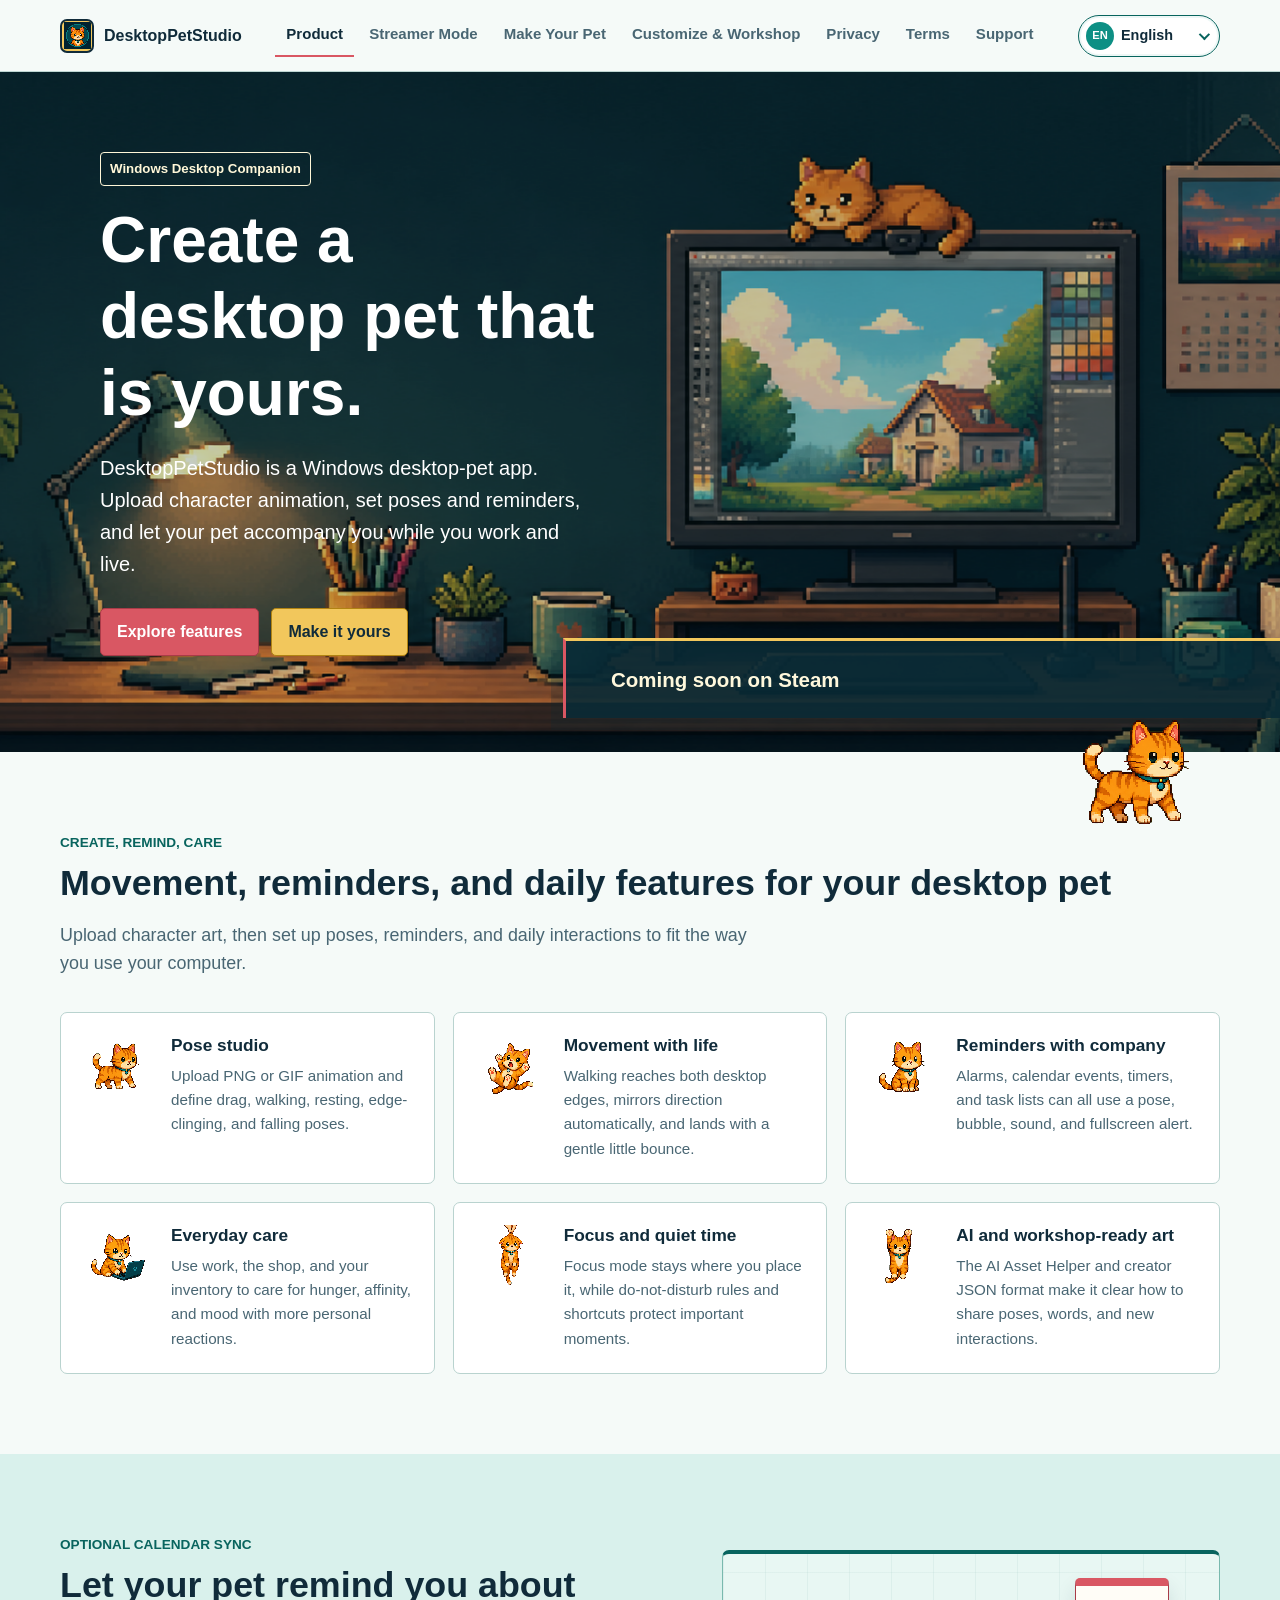
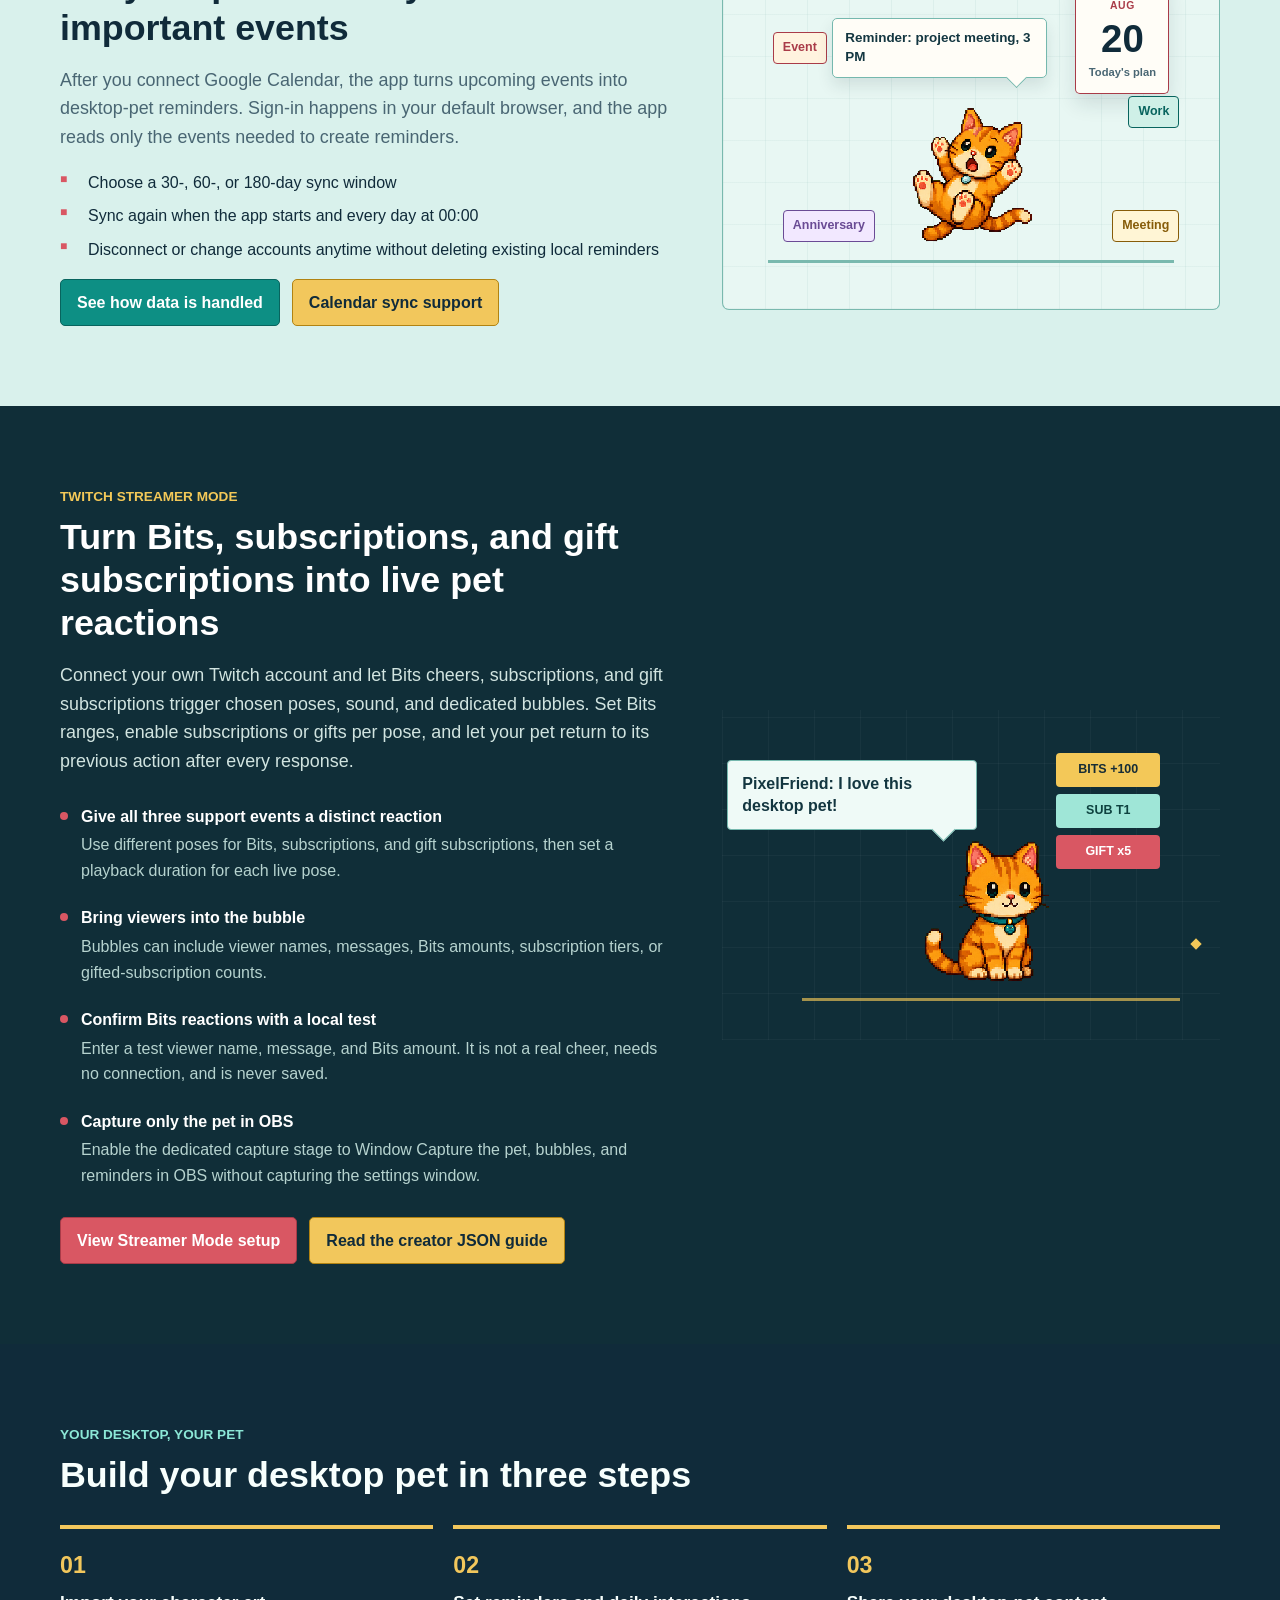
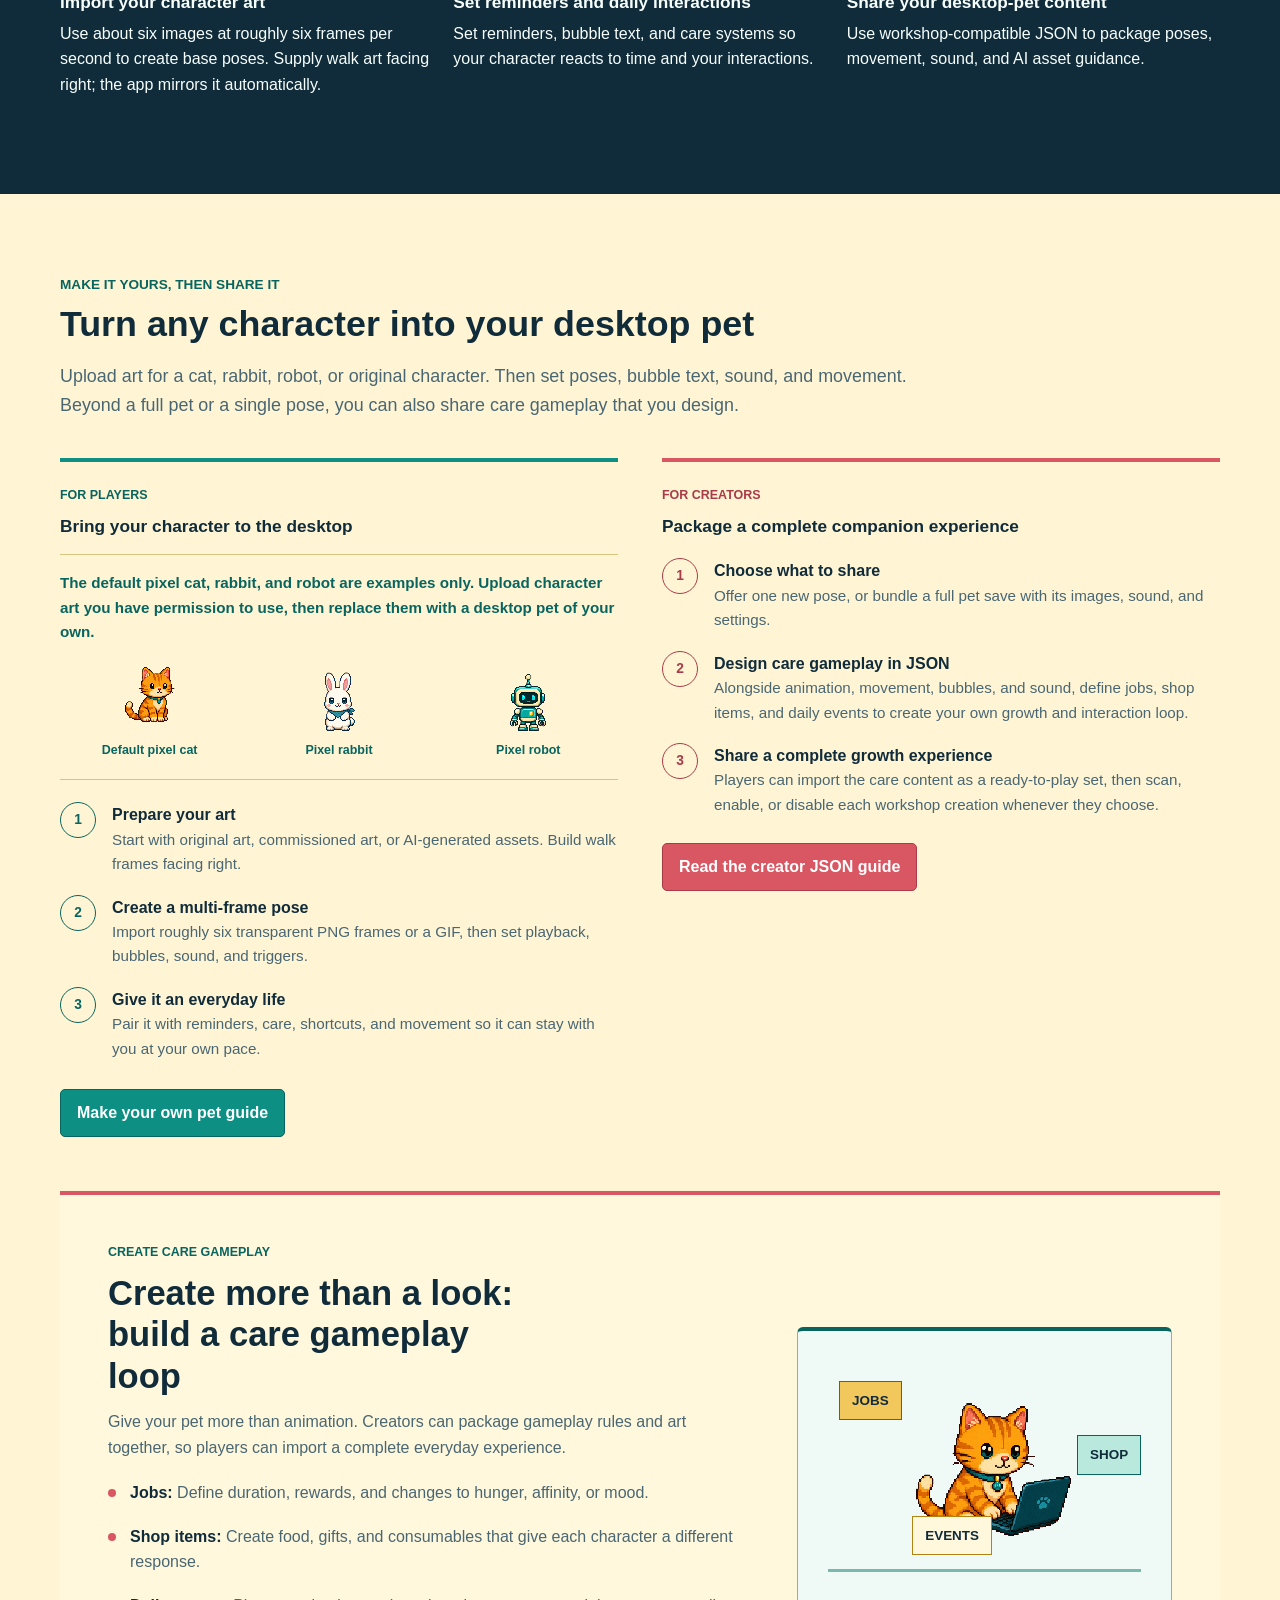
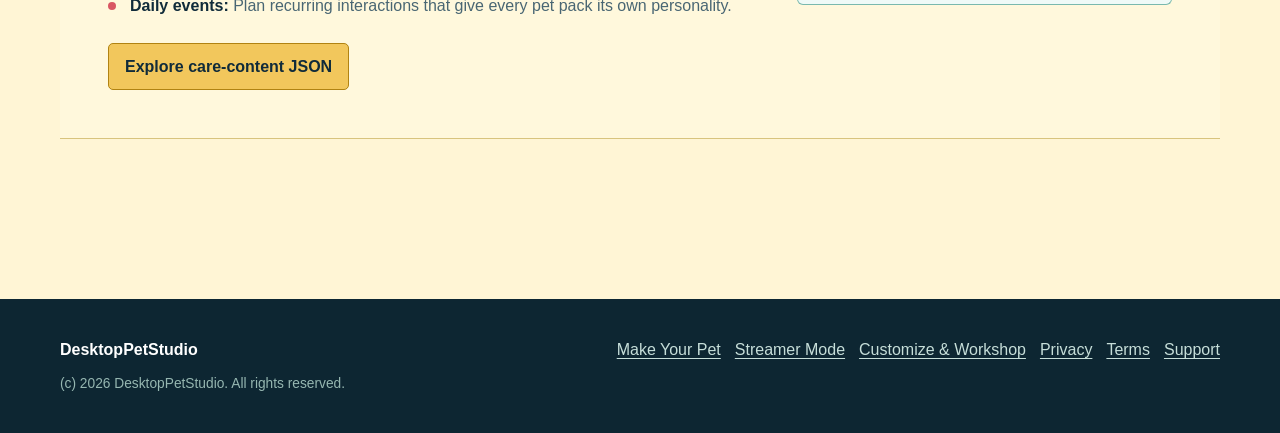
==== index.html @ f3013c18 "Bust stylesheet cache for site updates" ====
<!doctype html>
<html lang="zh-Hant">
<head>
  <meta charset="utf-8">
  <!-- Google tag (gtag.js) -->
  <script async src="https://www.googletagmanager.com/gtag/js?id=G-77XW5XVXXJ"></script>
  <script>
    window.dataLayer = window.dataLayer || [];
    function gtag(){dataLayer.push(arguments);}
    gtag('js', new Date());
    gtag('config', 'G-77XW5XVXXJ');
  </script>
  <meta name="viewport" content="width=device-width, initial-scale=1">
  <meta name="description" content="DesktopPetStudio 是可自訂姿勢動畫、提醒、照顧日常與 Twitch Bits、訂閱、贈送訂閱直播互動的 Windows 桌面寵物應用程式；創作者也能分享工作、商城與日常事件玩法。">
  <meta name="theme-color" content="#0d8f84">
  <meta name="robots" content="index, follow">
  <meta property="og:type" content="website">
  <meta property="og:site_name" content="DesktopPetStudio">
  <meta property="og:locale" content="zh_TW">
  <meta property="og:locale:alternate" content="zh_CN">
  <meta property="og:locale:alternate" content="en_US">
  <meta property="og:title" content="DesktopPetStudio | 自訂你的桌面寵物">
  <meta property="og:description" content="用自己的角色素材建立姿勢動畫、提醒與日常互動；也能用 Twitch Bits、訂閱與贈送訂閱觸發桌寵反應，並在 OBS 單獨擷取桌寵與氣泡。">
  <meta property="og:url" content="https://www.desktoppetstudio.com/">
  <meta property="og:image" content="https://www.desktoppetstudio.com/assets/images/hero-pixel-studio.png">
  <meta property="og:image:alt" content="DesktopPetStudio customizable Windows desktop pet studio">
  <meta name="twitter:card" content="summary_large_image">
  <meta name="twitter:title" content="DesktopPetStudio | 自訂你的桌面寵物">
  <meta name="twitter:description" content="用自己的角色素材建立姿勢動畫、提醒與日常互動；也能用 Twitch Bits、訂閱與贈送訂閱觸發桌寵反應，並在 OBS 單獨擷取桌寵與氣泡。">
  <meta name="twitter:image" content="https://www.desktoppetstudio.com/assets/images/hero-pixel-studio.png">
  <meta name="twitter:image:alt" content="DesktopPetStudio customizable Windows desktop pet studio">
  <link rel="canonical" href="https://www.desktoppetstudio.com/">
  <meta name="application-name" content="DesktopPetStudio">
  <link rel="preload" as="image" href="assets/images/hero-pixel-studio-wide.png" fetchpriority="high">
  <title>DesktopPetStudio | 自訂你的桌面寵物</title>
  <link rel="icon" href="assets/images/app-icon.png" type="image/png">
  <link rel="stylesheet" href="assets/css/site.css?v=20260825-03">
  <script src="site.config.js"></script>
  <script src="assets/js/site.js?v=20260817-02" defer></script>
  <script type="application/ld+json">
  {
    "@context": "https://schema.org",
    "@graph": [
      {
        "@type": "WebSite",
        "@id": "https://www.desktoppetstudio.com/#website",
        "name": "DesktopPetStudio",
        "url": "https://www.desktoppetstudio.com/",
        "inLanguage": ["zh-Hant", "zh-Hans", "en"]
      },
      {
        "@type": "SoftwareApplication",
        "@id": "https://www.desktoppetstudio.com/#software",
        "name": "DesktopPetStudio",
        "applicationCategory": "UtilitiesApplication",
        "operatingSystem": "Windows",
        "description": "A customizable Windows desktop-pet creation and reminder application with multi-frame poses, care features, Twitch Bits, subscriptions, and gift subscription reactions, OBS pet capture, and Workshop creator content.",
        "url": "https://www.desktoppetstudio.com/",
        "image": "https://www.desktoppetstudio.com/assets/images/hero-pixel-studio.png",
        "isPartOf": { "@id": "https://www.desktoppetstudio.com/#website" },
        "inLanguage": ["zh-Hant", "zh-Hans", "en"]
      }
    ]
  }
  </script>
</head>
<body class="home-page">
  <a class="skip-link" href="#main" data-i18n="skip">跳至主要內容</a>
  <header class="site-header">
    <a class="brand" href="index.html" aria-label="DesktopPetStudio home">
      <span class="brand-mark"><img src="assets/images/app-icon.png" alt=""></span>
      <span>DesktopPetStudio</span>
    </a>
    <nav class="main-nav" id="primary-nav" aria-label="Primary navigation">
      <a href="index.html" aria-current="page" data-i18n="product">產品介紹</a>
      <a href="streamer-mode.html" data-i18n="streamer">實況模式</a>
      <a href="make-your-pet.html" data-i18n="createPet">製作專屬桌寵</a>
      <a href="creator-json.html" data-i18n="workshop">自訂與工作坊</a>
      <a href="privacy.html" data-i18n="privacy">隱私權政策</a>
      <a href="terms.html" data-i18n="terms">使用條款</a>
      <a href="support.html" data-i18n="support">支援資訊</a>
    </nav>
    <div class="header-actions">
      <label class="sr-only" for="language" data-i18n="language">語言</label>
      <select class="language-select" id="language" aria-label="Language">
        <option value="zh-Hant">繁體中文</option>
        <option value="zh-Hans">简体中文</option>
        <option value="en">English</option>
      </select>
      <button class="menu-toggle" type="button" aria-controls="primary-nav" aria-expanded="false" aria-label="開啟導覽選單" data-i18n-aria="menu">&#8801;</button>
    </div>
  </header>

  <main id="main">
    <section class="hero">
      <div class="hero-content" data-lang-content="zh-Hant">
        <span class="eyebrow">Windows Desktop Companion</span>
        <h1>做出專屬於你的桌面寵物。</h1>
        <p class="hero-copy">DesktopPetStudio 是 Windows 桌面寵物應用程式。上傳角色動畫、設定動作與提醒，讓桌寵陪你工作和生活。</p>
        <div class="hero-actions"><a class="button button-primary" href="#features">探索功能</a><a class="button button-secondary" href="#workshop">打造你的桌寵</a></div>
      </div>
      <div class="hero-content" data-lang-content="zh-Hans" hidden>
        <span class="eyebrow">Windows Desktop Companion</span>
        <h1>做出专属于你的桌面宠物。</h1>
        <p class="hero-copy">DesktopPetStudio 是 Windows 桌面宠物应用程序。上传角色动画、设置动作与提醒，让桌宠陪你工作和生活。</p>
        <div class="hero-actions"><a class="button button-primary" href="#features">探索功能</a><a class="button button-secondary" href="#workshop">打造你的桌宠</a></div>
      </div>
      <div class="hero-content" data-lang-content="en" hidden>
        <span class="eyebrow">Windows Desktop Companion</span>
        <h1>Create a desktop pet that is yours.</h1>
        <p class="hero-copy">DesktopPetStudio is a Windows desktop-pet app. Upload character animation, set poses and reminders, and let your pet accompany you while you work and live.</p>
        <div class="hero-actions"><a class="button button-primary" href="#features">Explore features</a><a class="button button-secondary" href="#workshop">Make it yours</a></div>
      </div>
      <div class="hero-launch-strip" aria-label="Steam launch"><span data-lang-content="zh-Hant">即將於 Steam 推出</span><span data-lang-content="zh-Hans" hidden>即将于 Steam 推出</span><span data-lang-content="en" hidden>Coming soon on Steam</span></div>
    </section>

    <div class="hero-pet" aria-hidden="true">
      <span class="hero-pixel hero-pixel-one"></span>
      <span class="hero-pixel hero-pixel-two"></span>
      <span class="hero-pixel hero-pixel-three"></span>
      <span class="hero-pixel hero-pixel-four"></span>
      <div class="hero-pet-stage">
        <img class="hero-pet-frame hero-pet-frame-01" src="assets/images/hero-walk/walk_01.png" alt="">
        <img class="hero-pet-frame hero-pet-frame-02" src="assets/images/hero-walk/walk_02.png" alt="">
        <img class="hero-pet-frame hero-pet-frame-03" src="assets/images/hero-walk/walk_03.png" alt="">
        <img class="hero-pet-frame hero-pet-frame-04" src="assets/images/hero-walk/walk_04.png" alt="">
        <img class="hero-pet-frame hero-pet-frame-05" src="assets/images/hero-walk/walk_05.png" alt="">
        <img class="hero-pet-frame hero-pet-frame-06" src="assets/images/hero-walk/walk_06.png" alt="">
      </div>
    </div>

    <section class="section" id="features">
      <div class="section-inner" data-lang-content="zh-Hant">
        <p class="section-kicker">CREATE, REMIND, CARE</p>
        <h2>桌寵需要的動作、提醒與日常功能</h2>
        <p class="lead">上傳角色素材後，就能設定動作、提醒和日常互動，讓桌寵配合你的使用習慣。</p>
        <div class="feature-grid">
          <article class="feature-card"><div class="pose-animation pose-animation-walk" role="img" aria-label="像素貓走路姿勢"><img src="assets/images/pose-animations/walk/walk_01.png" alt=""><img src="assets/images/pose-animations/walk/walk_02.png" alt=""><img src="assets/images/pose-animations/walk/walk_03.png" alt=""><img src="assets/images/pose-animations/walk/walk_04.png" alt=""><img src="assets/images/pose-animations/walk/walk_05.png" alt=""><img src="assets/images/pose-animations/walk/walk_06.png" alt=""></div><div><h3>姿勢工作台</h3><p>上傳 PNG 或 GIF 動畫，設定拖曳、走動、休息、攀附與下墜等姿勢。</p></div></article>
          <article class="feature-card"><div class="pose-animation pose-animation-fall" role="img" aria-label="像素貓下墜姿勢"><img src="assets/images/pose-animations/fall/fall_01.png" alt=""><img src="assets/images/pose-animations/fall/fall_02.png" alt=""><img src="assets/images/pose-animations/fall/fall_03.png" alt=""><img src="assets/images/pose-animations/fall/fall_04.png" alt=""><img src="assets/images/pose-animations/fall/fall_05.png" alt=""><img src="assets/images/pose-animations/fall/fall_06.png" alt=""></div><div><h3>有生命的移動</h3><p>走動可隨機延伸至左右邊界，自動鏡像朝向；掉落後也會有自然的小彈跳。</p></div></article>
          <article class="feature-card"><div class="pose-animation pose-animation-idle" role="img" aria-label="像素貓原地休息姿勢"><img src="assets/images/pose-animations/idle/idle_01.png" alt=""><img src="assets/images/pose-animations/idle/idle_02.png" alt=""><img src="assets/images/pose-animations/idle/idle_03.png" alt=""><img src="assets/images/pose-animations/idle/idle_04.png" alt=""><img src="assets/images/pose-animations/idle/idle_05.png" alt=""><img src="assets/images/pose-animations/idle/idle_06.png" alt=""></div><div><h3>提醒陪伴</h3><p>鬧鐘、行事曆、倒數計時與任務清單，都能搭配姿勢、氣泡、音效與全螢幕提醒。</p></div></article>
          <article class="feature-card"><div class="pose-animation pose-animation-focus" role="img" aria-label="像素貓專注姿勢"><img src="assets/images/pose-animations/focus/focus_01.png" alt=""><img src="assets/images/pose-animations/focus/focus_02.png" alt=""><img src="assets/images/pose-animations/focus/focus_03.png" alt=""><img src="assets/images/pose-animations/focus/focus_04.png" alt=""><img src="assets/images/pose-animations/focus/focus_05.png" alt=""><img src="assets/images/pose-animations/focus/focus_06.png" alt=""></div><div><h3>照顧日常</h3><p>透過工作、商城與背包照顧飽食度、親合度與心情，換來更有個性的回應。</p></div></article>
          <article class="feature-card"><div class="pose-animation pose-animation-drag" role="img" aria-label="左鍵提起像素貓姿勢"><img src="assets/images/pose-animations/drag/drag_01.png" alt=""><img src="assets/images/pose-animations/drag/drag_02.png" alt=""><img src="assets/images/pose-animations/drag/drag_03.png" alt=""><img src="assets/images/pose-animations/drag/drag_04.png" alt=""><img src="assets/images/pose-animations/drag/drag_05.png" alt=""><img src="assets/images/pose-animations/drag/drag_06.png" alt=""></div><div><h3>專注與免打擾</h3><p>固定專注模式可停在你指定的位置；免打擾與快捷鍵讓陪伴不打斷重要時刻。</p></div></article>
          <article class="feature-card"><div class="pose-animation pose-animation-screen-top" role="img" aria-label="像素貓攀附螢幕姿勢"><img src="assets/images/pose-animations/screen_top/screen_top_01.png" alt=""><img src="assets/images/pose-animations/screen_top/screen_top_02.png" alt=""><img src="assets/images/pose-animations/screen_top/screen_top_03.png" alt=""><img src="assets/images/pose-animations/screen_top/screen_top_04.png" alt=""><img src="assets/images/pose-animations/screen_top/screen_top_05.png" alt=""><img src="assets/images/pose-animations/screen_top/screen_top_06.png" alt=""></div><div><h3>AI 與工作坊素材</h3><p>內建 AI 素材助手與創作者 JSON 格式，讓新姿勢、文字與互動方式能被清楚分享。</p></div></article>
        </div>
      </div>
      <div class="section-inner" data-lang-content="zh-Hans" hidden>
        <p class="section-kicker">CREATE, REMIND, CARE</p>
        <h2>桌宠需要的动作、提醒与日常功能</h2>
        <p class="lead">上传角色素材后，就能设置动作、提醒和日常互动，让桌宠配合你的使用习惯。</p>
        <div class="feature-grid">
          <article class="feature-card"><div class="pose-animation pose-animation-walk" role="img" aria-label="像素猫走路姿势"><img src="assets/images/pose-animations/walk/walk_01.png" alt=""><img src="assets/images/pose-animations/walk/walk_02.png" alt=""><img src="assets/images/pose-animations/walk/walk_03.png" alt=""><img src="assets/images/pose-animations/walk/walk_04.png" alt=""><img src="assets/images/pose-animations/walk/walk_05.png" alt=""><img src="assets/images/pose-animations/walk/walk_06.png" alt=""></div><div><h3>姿势工作台</h3><p>上传 PNG 或 GIF 动画，设置拖曳、走动、休息、攀附与下坠等姿势。</p></div></article>
          <article class="feature-card"><div class="pose-animation pose-animation-fall" role="img" aria-label="像素猫下坠姿势"><img src="assets/images/pose-animations/fall/fall_01.png" alt=""><img src="assets/images/pose-animations/fall/fall_02.png" alt=""><img src="assets/images/pose-animations/fall/fall_03.png" alt=""><img src="assets/images/pose-animations/fall/fall_04.png" alt=""><img src="assets/images/pose-animations/fall/fall_05.png" alt=""><img src="assets/images/pose-animations/fall/fall_06.png" alt=""></div><div><h3>有生命的移动</h3><p>走动可随机延伸至左右边界，自动镜像朝向；掉落后也会有自然的小弹跳。</p></div></article>
          <article class="feature-card"><div class="pose-animation pose-animation-idle" role="img" aria-label="像素猫原地休息姿势"><img src="assets/images/pose-animations/idle/idle_01.png" alt=""><img src="assets/images/pose-animations/idle/idle_02.png" alt=""><img src="assets/images/pose-animations/idle/idle_03.png" alt=""><img src="assets/images/pose-animations/idle/idle_04.png" alt=""><img src="assets/images/pose-animations/idle/idle_05.png" alt=""><img src="assets/images/pose-animations/idle/idle_06.png" alt=""></div><div><h3>提醒陪伴</h3><p>闹钟、日历、倒数计时与任务清单，都能搭配姿势、气泡、音效与全屏提醒。</p></div></article>
          <article class="feature-card"><div class="pose-animation pose-animation-focus" role="img" aria-label="像素猫专注姿势"><img src="assets/images/pose-animations/focus/focus_01.png" alt=""><img src="assets/images/pose-animations/focus/focus_02.png" alt=""><img src="assets/images/pose-animations/focus/focus_03.png" alt=""><img src="assets/images/pose-animations/focus/focus_04.png" alt=""><img src="assets/images/pose-animations/focus/focus_05.png" alt=""><img src="assets/images/pose-animations/focus/focus_06.png" alt=""></div><div><h3>照顾日常</h3><p>透过工作、商城与背包照顾饱食度、亲合度与心情，换来更有个性的回应。</p></div></article>
          <article class="feature-card"><div class="pose-animation pose-animation-drag" role="img" aria-label="左键提起像素猫姿势"><img src="assets/images/pose-animations/drag/drag_01.png" alt=""><img src="assets/images/pose-animations/drag/drag_02.png" alt=""><img src="assets/images/pose-animations/drag/drag_03.png" alt=""><img src="assets/images/pose-animations/drag/drag_04.png" alt=""><img src="assets/images/pose-animations/drag/drag_05.png" alt=""><img src="assets/images/pose-animations/drag/drag_06.png" alt=""></div><div><h3>专注与免打扰</h3><p>固定专注模式可停在你指定的位置；免打扰与快捷键让陪伴不打断重要时刻。</p></div></article>
          <article class="feature-card"><div class="pose-animation pose-animation-screen-top" role="img" aria-label="像素猫攀附屏幕姿势"><img src="assets/images/pose-animations/screen_top/screen_top_01.png" alt=""><img src="assets/images/pose-animations/screen_top/screen_top_02.png" alt=""><img src="assets/images/pose-animations/screen_top/screen_top_03.png" alt=""><img src="assets/images/pose-animations/screen_top/screen_top_04.png" alt=""><img src="assets/images/pose-animations/screen_top/screen_top_05.png" alt=""><img src="assets/images/pose-animations/screen_top/screen_top_06.png" alt=""></div><div><h3>AI 与创意工坊素材</h3><p>内置 AI 素材助手与创作者 JSON 格式，让新姿势、文字与互动方式能被清楚分享。</p></div></article>
        </div>
      </div>
      <div class="section-inner" data-lang-content="en" hidden>
        <p class="section-kicker">CREATE, REMIND, CARE</p>
        <h2>Movement, reminders, and daily features for your desktop pet</h2>
        <p class="lead">Upload character art, then set up poses, reminders, and daily interactions to fit the way you use your computer.</p>
        <div class="feature-grid">
          <article class="feature-card"><div class="pose-animation pose-animation-walk" role="img" aria-label="Pixel cat walking pose"><img src="assets/images/pose-animations/walk/walk_01.png" alt=""><img src="assets/images/pose-animations/walk/walk_02.png" alt=""><img src="assets/images/pose-animations/walk/walk_03.png" alt=""><img src="assets/images/pose-animations/walk/walk_04.png" alt=""><img src="assets/images/pose-animations/walk/walk_05.png" alt=""><img src="assets/images/pose-animations/walk/walk_06.png" alt=""></div><div><h3>Pose studio</h3><p>Upload PNG or GIF animation and define drag, walking, resting, edge-clinging, and falling poses.</p></div></article>
          <article class="feature-card"><div class="pose-animation pose-animation-fall" role="img" aria-label="Pixel cat falling pose"><img src="assets/images/pose-animations/fall/fall_01.png" alt=""><img src="assets/images/pose-animations/fall/fall_02.png" alt=""><img src="assets/images/pose-animations/fall/fall_03.png" alt=""><img src="assets/images/pose-animations/fall/fall_04.png" alt=""><img src="assets/images/pose-animations/fall/fall_05.png" alt=""><img src="assets/images/pose-animations/fall/fall_06.png" alt=""></div><div><h3>Movement with life</h3><p>Walking reaches both desktop edges, mirrors direction automatically, and lands with a gentle little bounce.</p></div></article>
          <article class="feature-card"><div class="pose-animation pose-animation-idle" role="img" aria-label="Pixel cat idle pose"><img src="assets/images/pose-animations/idle/idle_01.png" alt=""><img src="assets/images/pose-animations/idle/idle_02.png" alt=""><img src="assets/images/pose-animations/idle/idle_03.png" alt=""><img src="assets/images/pose-animations/idle/idle_04.png" alt=""><img src="assets/images/pose-animations/idle/idle_05.png" alt=""><img src="assets/images/pose-animations/idle/idle_06.png" alt=""></div><div><h3>Reminders with company</h3><p>Alarms, calendar events, timers, and task lists can all use a pose, bubble, sound, and fullscreen alert.</p></div></article>
          <article class="feature-card"><div class="pose-animation pose-animation-focus" role="img" aria-label="Pixel cat focus pose"><img src="assets/images/pose-animations/focus/focus_01.png" alt=""><img src="assets/images/pose-animations/focus/focus_02.png" alt=""><img src="assets/images/pose-animations/focus/focus_03.png" alt=""><img src="assets/images/pose-animations/focus/focus_04.png" alt=""><img src="assets/images/pose-animations/focus/focus_05.png" alt=""><img src="assets/images/pose-animations/focus/focus_06.png" alt=""></div><div><h3>Everyday care</h3><p>Use work, the shop, and your inventory to care for hunger, affinity, and mood with more personal reactions.</p></div></article>
          <article class="feature-card"><div class="pose-animation pose-animation-drag" role="img" aria-label="Pixel cat lifted by the left mouse button"><img src="assets/images/pose-animations/drag/drag_01.png" alt=""><img src="assets/images/pose-animations/drag/drag_02.png" alt=""><img src="assets/images/pose-animations/drag/drag_03.png" alt=""><img src="assets/images/pose-animations/drag/drag_04.png" alt=""><img src="assets/images/pose-animations/drag/drag_05.png" alt=""><img src="assets/images/pose-animations/drag/drag_06.png" alt=""></div><div><h3>Focus and quiet time</h3><p>Focus mode stays where you place it, while do-not-disturb rules and shortcuts protect important moments.</p></div></article>
          <article class="feature-card"><div class="pose-animation pose-animation-screen-top" role="img" aria-label="Pixel cat clinging to a screen"><img src="assets/images/pose-animations/screen_top/screen_top_01.png" alt=""><img src="assets/images/pose-animations/screen_top/screen_top_02.png" alt=""><img src="assets/images/pose-animations/screen_top/screen_top_03.png" alt=""><img src="assets/images/pose-animations/screen_top/screen_top_04.png" alt=""><img src="assets/images/pose-animations/screen_top/screen_top_05.png" alt=""><img src="assets/images/pose-animations/screen_top/screen_top_06.png" alt=""></div><div><h3>AI and workshop-ready art</h3><p>The AI Asset Helper and creator JSON format make it clear how to share poses, words, and new interactions.</p></div></article>
        </div>
      </div>
    </section>

    <section class="section section-soft">
      <div class="section-inner split" data-lang-content="zh-Hant">
        <div><p class="section-kicker">OPTIONAL CALENDAR SYNC</p><h2>讓桌寵提醒你的重要行程</h2><p class="lead">連接 Google Calendar 後，程式會把近期行程建立成桌寵提醒。登入會在預設瀏覽器完成，程式只讀取建立提醒需要的行事曆事件。</p><ul class="check-list"><li>可選擇同步近 30、60 或 180 天</li><li>啟動程式與每日 00:00 會再次同步</li><li>可隨時中斷連線或切換帳號，既有本機提醒不會被刪除</li></ul><div class="button-row"><a class="button button-teal" href="privacy.html">閱讀資料處理方式</a><a class="button button-secondary" href="support.html">查看同步支援</a></div></div>
        <figure class="reminder-scene" role="img" aria-label="桌寵提醒活動、工作、會議與紀念日的情境"><div class="reminder-calendar-card" aria-hidden="true"><small>8 月</small><b>20</b><span>今日行程</span></div><span class="reminder-tag reminder-tag-event">活動</span><span class="reminder-tag reminder-tag-work">工作</span><span class="reminder-tag reminder-tag-meeting">會議</span><span class="reminder-tag reminder-tag-anniversary">紀念日</span><span class="reminder-bubble">提醒：下午 3:00 專案會議</span><div class="pose-animation pose-animation-fall reminder-pet" aria-hidden="true"><img src="assets/images/pose-animations/fall/fall_01.png" alt=""><img src="assets/images/pose-animations/fall/fall_02.png" alt=""><img src="assets/images/pose-animations/fall/fall_03.png" alt=""><img src="assets/images/pose-animations/fall/fall_04.png" alt=""><img src="assets/images/pose-animations/fall/fall_05.png" alt=""><img src="assets/images/pose-animations/fall/fall_06.png" alt=""></div></figure>
      </div>
      <div class="section-inner split" data-lang-content="zh-Hans" hidden>
        <div><p class="section-kicker">OPTIONAL CALENDAR SYNC</p><h2>让桌宠提醒你的重要日程</h2><p class="lead">连接 Google Calendar 后，程序会把近期日程建立成桌宠提醒。登录会在默认浏览器完成，程序只读取建立提醒需要的日历事件。</p><ul class="check-list"><li>可选择同步近 30、60 或 180 天</li><li>启动程序与每日 00:00 会再次同步</li><li>可随时断开连接或切换账号，既有本地提醒不会被删除</li></ul><div class="button-row"><a class="button button-teal" href="privacy.html">阅读数据处理方式</a><a class="button button-secondary" href="support.html">查看同步支持</a></div></div>
        <figure class="reminder-scene" role="img" aria-label="桌宠提醒活动、工作、会议与纪念日的情境"><div class="reminder-calendar-card" aria-hidden="true"><small>8 月</small><b>20</b><span>今日行程</span></div><span class="reminder-tag reminder-tag-event">活动</span><span class="reminder-tag reminder-tag-work">工作</span><span class="reminder-tag reminder-tag-meeting">会议</span><span class="reminder-tag reminder-tag-anniversary">纪念日</span><span class="reminder-bubble">提醒：下午 3:00 项目会议</span><div class="pose-animation pose-animation-fall reminder-pet" aria-hidden="true"><img src="assets/images/pose-animations/fall/fall_01.png" alt=""><img src="assets/images/pose-animations/fall/fall_02.png" alt=""><img src="assets/images/pose-animations/fall/fall_03.png" alt=""><img src="assets/images/pose-animations/fall/fall_04.png" alt=""><img src="assets/images/pose-animations/fall/fall_05.png" alt=""><img src="assets/images/pose-animations/fall/fall_06.png" alt=""></div></figure>
      </div>
      <div class="section-inner split" data-lang-content="en" hidden>
        <div><p class="section-kicker">OPTIONAL CALENDAR SYNC</p><h2>Let your pet remind you about important events</h2><p class="lead">After you connect Google Calendar, the app turns upcoming events into desktop-pet reminders. Sign-in happens in your default browser, and the app reads only the events needed to create reminders.</p><ul class="check-list"><li>Choose a 30-, 60-, or 180-day sync window</li><li>Sync again when the app starts and every day at 00:00</li><li>Disconnect or change accounts anytime without deleting existing local reminders</li></ul><div class="button-row"><a class="button button-teal" href="privacy.html">See how data is handled</a><a class="button button-secondary" href="support.html">Calendar sync support</a></div></div>
        <figure class="reminder-scene" role="img" aria-label="Desktop pet reminding you about events, work, meetings, and anniversaries"><div class="reminder-calendar-card" aria-hidden="true"><small>AUG</small><b>20</b><span>Today's plan</span></div><span class="reminder-tag reminder-tag-event">Event</span><span class="reminder-tag reminder-tag-work">Work</span><span class="reminder-tag reminder-tag-meeting">Meeting</span><span class="reminder-tag reminder-tag-anniversary">Anniversary</span><span class="reminder-bubble">Reminder: project meeting, 3 PM</span><div class="pose-animation pose-animation-fall reminder-pet" aria-hidden="true"><img src="assets/images/pose-animations/fall/fall_01.png" alt=""><img src="assets/images/pose-animations/fall/fall_02.png" alt=""><img src="assets/images/pose-animations/fall/fall_03.png" alt=""><img src="assets/images/pose-animations/fall/fall_04.png" alt=""><img src="assets/images/pose-animations/fall/fall_05.png" alt=""><img src="assets/images/pose-animations/fall/fall_06.png" alt=""></div></figure>
      </div>
    </section>

    <section class="section section-dark streamer-section" id="streamer-mode">
      <div class="section-inner split streamer-layout" data-lang-content="zh-Hant">
        <div><p class="section-kicker">TWITCH 實況主模式</p><h2>讓 Bits、訂閱與贈送訂閱，都變成桌上的角色反應</h2><p class="lead">連接你自己的 Twitch 後，觀眾送出的 Bits、一般訂閱與贈送訂閱都能觸發指定姿勢、音效與專屬氣泡。Bits 可設定金額區間；訂閱與贈送訂閱可在每個姿勢分別開啟，結束後桌寵會自動回到原本動作。</p><ul class="streamer-points"><li><strong>三種支持事件，各有專屬反應</strong><span>用不同姿勢回應 Bits、一般訂閱或贈送訂閱，並為每個直播姿勢設定播放秒數。</span></li><li><strong>把觀眾帶進氣泡</strong><span>氣泡可帶入觀眾暱稱、訊息、Bits 金額、訂閱層級或贈送數量，讓每次互動都有個人感。</span></li><li><strong>先用本機測試 Bits 效果</strong><span>直接填入測試暱稱、訊息和 Bits；不會真的斗內、不需先連線，也不會保存測試事件。</span></li><li><strong>搭配 OBS 只擷取桌寵</strong><span>啟用專用擷取舞台後，可在 OBS 視窗擷取桌寵、氣泡與提醒，不會擷取設定視窗。</span></li></ul><div class="button-row"><a class="button button-primary" href="streamer-mode.html">查看實況模式設定教學</a><a class="button button-secondary" href="creator-json.html">查看創作者 JSON 指南</a></div></div>
        <div class="streamer-scene" aria-hidden="true"><div class="streamer-event-stack"><span class="streamer-chip streamer-chip-bits">BITS +100</span><span class="streamer-chip streamer-chip-sub">訂閱 T1</span><span class="streamer-chip streamer-chip-gift">贈訂 x5</span></div><span class="streamer-bubble">PixelFriend：好喜歡這隻桌寵！</span><div class="pose-animation streamer-pet"><img src="assets/images/pose-animations/idle/idle_01.png" alt=""><img src="assets/images/pose-animations/idle/idle_02.png" alt=""><img src="assets/images/pose-animations/idle/idle_03.png" alt=""><img src="assets/images/pose-animations/idle/idle_04.png" alt=""><img src="assets/images/pose-animations/idle/idle_05.png" alt=""><img src="assets/images/pose-animations/idle/idle_06.png" alt=""></div><span class="streamer-spark streamer-spark-one"></span><span class="streamer-spark streamer-spark-two"></span></div>
      </div>
      <div class="section-inner split streamer-layout" data-lang-content="zh-Hans" hidden>
        <div><p class="section-kicker">TWITCH 主播模式</p><h2>让 Bits、订阅与赠送订阅，都变成桌面的角色反应</h2><p class="lead">连接你自己的 Twitch 后，观众送出的 Bits、普通订阅与赠送订阅都能触发指定姿势、音效与专属气泡。Bits 可设置金额区间；订阅与赠送订阅可在每个姿势分别开启，结束后桌宠会自动回到原本动作。</p><ul class="streamer-points"><li><strong>三种支持事件，各有专属反应</strong><span>用不同姿势回应 Bits、普通订阅或赠送订阅，并为每个直播姿势设置播放秒数。</span></li><li><strong>把观众带进气泡</strong><span>气泡可带入观众昵称、留言、Bits 数量、订阅等级或赠送数量，让每次互动都有个人感。</span></li><li><strong>先用本地测试 Bits 效果</strong><span>直接填入测试昵称、消息和 Bits；不会真的打赏、不需先连接，也不会保存测试事件。</span></li><li><strong>搭配 OBS 只捕获桌宠</strong><span>启用专用捕获舞台后，可在 OBS 窗口捕获桌宠、气泡与提醒，不会捕获设置窗口。</span></li></ul><div class="button-row"><a class="button button-primary" href="streamer-mode.html">查看主播模式设置教学</a><a class="button button-secondary" href="creator-json.html">查看创作者 JSON 指南</a></div></div>
        <div class="streamer-scene" aria-hidden="true"><div class="streamer-event-stack"><span class="streamer-chip streamer-chip-bits">BITS +100</span><span class="streamer-chip streamer-chip-sub">订阅 T1</span><span class="streamer-chip streamer-chip-gift">赠订 x5</span></div><span class="streamer-bubble">PixelFriend：好喜欢这只桌宠！</span><div class="pose-animation streamer-pet"><img src="assets/images/pose-animations/idle/idle_01.png" alt=""><img src="assets/images/pose-animations/idle/idle_02.png" alt=""><img src="assets/images/pose-animations/idle/idle_03.png" alt=""><img src="assets/images/pose-animations/idle/idle_04.png" alt=""><img src="assets/images/pose-animations/idle/idle_05.png" alt=""><img src="assets/images/pose-animations/idle/idle_06.png" alt=""></div><span class="streamer-spark streamer-spark-one"></span><span class="streamer-spark streamer-spark-two"></span></div>
      </div>
      <div class="section-inner split streamer-layout" data-lang-content="en" hidden>
        <div><p class="section-kicker">TWITCH STREAMER MODE</p><h2>Turn Bits, subscriptions, and gift subscriptions into live pet reactions</h2><p class="lead">Connect your own Twitch account and let Bits cheers, subscriptions, and gift subscriptions trigger chosen poses, sound, and dedicated bubbles. Set Bits ranges, enable subscriptions or gifts per pose, and let your pet return to its previous action after every response.</p><ul class="streamer-points"><li><strong>Give all three support events a distinct reaction</strong><span>Use different poses for Bits, subscriptions, and gift subscriptions, then set a playback duration for each live pose.</span></li><li><strong>Bring viewers into the bubble</strong><span>Bubbles can include viewer names, messages, Bits amounts, subscription tiers, or gifted-subscription counts.</span></li><li><strong>Confirm Bits reactions with a local test</strong><span>Enter a test viewer name, message, and Bits amount. It is not a real cheer, needs no connection, and is never saved.</span></li><li><strong>Capture only the pet in OBS</strong><span>Enable the dedicated capture stage to Window Capture the pet, bubbles, and reminders in OBS without capturing the settings window.</span></li></ul><div class="button-row"><a class="button button-primary" href="streamer-mode.html">View Streamer Mode setup</a><a class="button button-secondary" href="creator-json.html">Read the creator JSON guide</a></div></div>
        <div class="streamer-scene" aria-hidden="true"><div class="streamer-event-stack"><span class="streamer-chip streamer-chip-bits">BITS +100</span><span class="streamer-chip streamer-chip-sub">SUB T1</span><span class="streamer-chip streamer-chip-gift">GIFT x5</span></div><span class="streamer-bubble">PixelFriend: I love this desktop pet!</span><div class="pose-animation streamer-pet"><img src="assets/images/pose-animations/idle/idle_01.png" alt=""><img src="assets/images/pose-animations/idle/idle_02.png" alt=""><img src="assets/images/pose-animations/idle/idle_03.png" alt=""><img src="assets/images/pose-animations/idle/idle_04.png" alt=""><img src="assets/images/pose-animations/idle/idle_05.png" alt=""><img src="assets/images/pose-animations/idle/idle_06.png" alt=""></div><span class="streamer-spark streamer-spark-one"></span><span class="streamer-spark streamer-spark-two"></span></div>
      </div>
    </section>

    <section class="section section-dark">
      <div class="section-inner" data-lang-content="zh-Hant">
        <p class="section-kicker">YOUR DESKTOP, YOUR PET</p><h2>三步建立你的桌寵</h2><div class="steps"><div class="step"><strong>01</strong><h3>匯入角色素材</h3><p>使用約 6 張、每秒約 6 幀的圖片建立基礎姿勢。走動圖請朝右，系統會自動鏡像。</p></div><div class="step"><strong>02</strong><h3>設定提醒與日常互動</h3><p>設定提醒、氣泡文字和照顧系統，讓角色依時間和互動做出不同反應。</p></div><div class="step"><strong>03</strong><h3>分享你的桌寵內容</h3><p>使用工作坊相容的 JSON，整理姿勢、移動、音效和 AI 素材說明。</p></div></div>
      </div>
      <div class="section-inner" data-lang-content="zh-Hans" hidden>
        <p class="section-kicker">YOUR DESKTOP, YOUR PET</p><h2>三步建立你的桌宠</h2><div class="steps"><div class="step"><strong>01</strong><h3>导入角色素材</h3><p>使用约 6 张、每秒约 6 帧的图片建立基础姿势。走动图请朝右，系统会自动镜像。</p></div><div class="step"><strong>02</strong><h3>设置提醒与日常互动</h3><p>设置提醒、气泡文字和照顾系统，让角色依时间和互动做出不同反应。</p></div><div class="step"><strong>03</strong><h3>分享你的桌宠内容</h3><p>使用创意工坊兼容的 JSON，整理姿势、移动、音效和 AI 素材说明。</p></div></div>
      </div>
      <div class="section-inner" data-lang-content="en" hidden>
        <p class="section-kicker">YOUR DESKTOP, YOUR PET</p><h2>Build your desktop pet in three steps</h2><div class="steps"><div class="step"><strong>01</strong><h3>Import your character art</h3><p>Use about six images at roughly six frames per second to create base poses. Supply walk art facing right; the app mirrors it automatically.</p></div><div class="step"><strong>02</strong><h3>Set reminders and daily interactions</h3><p>Set reminders, bubble text, and care systems so your character reacts to time and your interactions.</p></div><div class="step"><strong>03</strong><h3>Share your desktop-pet content</h3><p>Use workshop-compatible JSON to package poses, movement, sound, and AI asset guidance.</p></div></div>
      </div>
    </section>

    <section class="section section-butter workshop-spotlight" id="workshop">
      <div class="section-inner" data-lang-content="zh-Hant">
        <p class="section-kicker">MAKE IT YOURS, THEN SHARE IT</p>
        <h2>把任何角色做成你的桌寵</h2>
        <p class="lead">你可以上傳小貓、兔子、機器人或原創角色的圖片，設定姿勢、氣泡文字、音效和移動方式。除了完整桌寵或單一姿勢，也能把自己設計的照顧玩法打包分享給其他玩家。</p>
        <div class="creator-paths">
          <article class="creator-path"><p class="creator-path-kicker">FOR PLAYERS</p><h3>把角色帶進桌面</h3><div class="creator-character-inline"><p>預設像素貓、兔子和機器人都只是範例。上傳你有使用權的角色素材，就能替換成專屬的桌面寵物。</p><div class="creator-character-choices"><div><div class="pose-animation pose-animation-idle" role="img" aria-label="預設像素貓六幀動畫"><img src="assets/images/pose-animations/idle/idle_01.png" alt=""><img src="assets/images/pose-animations/idle/idle_02.png" alt=""><img src="assets/images/pose-animations/idle/idle_03.png" alt=""><img src="assets/images/pose-animations/idle/idle_04.png" alt=""><img src="assets/images/pose-animations/idle/idle_05.png" alt=""><img src="assets/images/pose-animations/idle/idle_06.png" alt=""></div><span>預設像素貓</span></div><div><div class="pose-animation" role="img" aria-label="像素兔子六幀動畫"><img src="assets/images/demo-characters/bunny/bunny_01.png" alt=""><img src="assets/images/demo-characters/bunny/bunny_02.png" alt=""><img src="assets/images/demo-characters/bunny/bunny_03.png" alt=""><img src="assets/images/demo-characters/bunny/bunny_04.png" alt=""><img src="assets/images/demo-characters/bunny/bunny_05.png" alt=""><img src="assets/images/demo-characters/bunny/bunny_06.png" alt=""></div><span>像素兔子</span></div><div><div class="pose-animation" role="img" aria-label="像素機器人六幀動畫"><img src="assets/images/demo-characters/robot/robot_01.png" alt=""><img src="assets/images/demo-characters/robot/robot_02.png" alt=""><img src="assets/images/demo-characters/robot/robot_03.png" alt=""><img src="assets/images/demo-characters/robot/robot_04.png" alt=""><img src="assets/images/demo-characters/robot/robot_05.png" alt=""><img src="assets/images/demo-characters/robot/robot_06.png" alt=""></div><span>像素機器人</span></div></div></div><ol class="creator-flow"><li><strong>準備角色素材</strong><span>可從原創圖片、委託作品或 AI 素材開始；走動姿勢請製作朝右的影格。</span></li><li><strong>建立多幀姿勢</strong><span>匯入約 6 張透明 PNG 或 GIF，設定播放速度、文字氣泡、音效與觸發方式。</span></li><li><strong>讓牠活在日常裡</strong><span>搭配提醒、照顧、快捷鍵與移動設定，角色會用你的節奏陪伴在桌面上。</span></li></ol></article>
          <article class="creator-path creator-path-accent"><p class="creator-path-kicker">FOR CREATORS</p><h3>把一套陪伴玩法整理成可分享內容</h3><ol class="creator-flow"><li><strong>選擇分享範圍</strong><span>可只提供一個新姿勢，也可打包完整桌寵存檔，連同圖片、音效與設定一起帶入。</span></li><li><strong>用 JSON 設計照顧玩法</strong><span>除了動畫、移動、氣泡與音效，還能設定工作、商城物品與日常事件，建立自己的成長與互動規則。</span></li><li><strong>分享完整成長體驗</strong><span>玩家匯入後可直接使用這套照顧內容；工作坊頁也能掃描、啟用或停用每一份創作。</span></li></ol><a class="button button-primary" href="creator-json.html">閱讀創作者 JSON 指南</a></article>
        </div>
        <section class="creator-care-highlight" aria-labelledby="creator-care-title-zh-hant">
          <div><p class="creator-path-kicker">CREATE CARE GAMEPLAY</p><h3 id="creator-care-title-zh-hant">不只做造型，也能創作一套照顧玩法</h3><p>讓你的桌寵不只會動，還能有專屬的日常節奏。創作者可把玩法規則和素材一起打包，玩家匯入後就能直接體驗。</p><ul class="creator-care-points"><li><strong>工作內容：</strong>設定完成時間、獎勵，以及會影響的飽食度、親合度或心情。</li><li><strong>商城物品：</strong>設計食物、禮物與消耗品，替角色帶來不同回應。</li><li><strong>日常事件：</strong>安排角色會遇到的互動，讓每一套桌寵有自己的個性。</li></ul><a class="button button-secondary" href="creator-json.html">查看照顧內容 JSON 說明</a></div>
          <figure class="care-label-stage" aria-label="照顧玩法動畫示範"><span class="care-creator-chip">工作</span><span class="care-creator-chip care-creator-chip-shop">商城</span><span class="care-creator-chip care-creator-chip-event">事件</span><div class="pose-animation pose-animation-focus creator-care-pet" role="img" aria-label="像素小貓正在專注工作"><img src="assets/images/pose-animations/focus/focus_01.png" alt=""><img src="assets/images/pose-animations/focus/focus_02.png" alt=""><img src="assets/images/pose-animations/focus/focus_03.png" alt=""><img src="assets/images/pose-animations/focus/focus_04.png" alt=""><img src="assets/images/pose-animations/focus/focus_05.png" alt=""><img src="assets/images/pose-animations/focus/focus_06.png" alt=""></div></figure>
        </section>
      </div>
      <div class="section-inner" data-lang-content="zh-Hans" hidden>
        <p class="section-kicker">MAKE IT YOURS, THEN SHARE IT</p>
        <h2>把任何角色做成你的桌宠</h2>
        <p class="lead">你可以上传小猫、兔子、机器人或原创角色的图片，设置姿势、气泡文字、音效和移动方式。除了完整桌宠或单一姿势，也能把自己设计的照顾玩法打包分享给其他玩家。</p>
        <div class="creator-paths">
          <article class="creator-path"><p class="creator-path-kicker">FOR PLAYERS</p><h3>把角色带进桌面</h3><div class="creator-character-inline"><p>默认像素猫、兔子和机器人都只是范例。上传你有使用权的角色素材，就能替换成专属的桌面宠物。</p><div class="creator-character-choices"><div><div class="pose-animation pose-animation-idle" role="img" aria-label="默认像素猫六帧动画"><img src="assets/images/pose-animations/idle/idle_01.png" alt=""><img src="assets/images/pose-animations/idle/idle_02.png" alt=""><img src="assets/images/pose-animations/idle/idle_03.png" alt=""><img src="assets/images/pose-animations/idle/idle_04.png" alt=""><img src="assets/images/pose-animations/idle/idle_05.png" alt=""><img src="assets/images/pose-animations/idle/idle_06.png" alt=""></div><span>默认像素猫</span></div><div><div class="pose-animation" role="img" aria-label="像素兔子六帧动画"><img src="assets/images/demo-characters/bunny/bunny_01.png" alt=""><img src="assets/images/demo-characters/bunny/bunny_02.png" alt=""><img src="assets/images/demo-characters/bunny/bunny_03.png" alt=""><img src="assets/images/demo-characters/bunny/bunny_04.png" alt=""><img src="assets/images/demo-characters/bunny/bunny_05.png" alt=""><img src="assets/images/demo-characters/bunny/bunny_06.png" alt=""></div><span>像素兔子</span></div><div><div class="pose-animation" role="img" aria-label="像素机器人六帧动画"><img src="assets/images/demo-characters/robot/robot_01.png" alt=""><img src="assets/images/demo-characters/robot/robot_02.png" alt=""><img src="assets/images/demo-characters/robot/robot_03.png" alt=""><img src="assets/images/demo-characters/robot/robot_04.png" alt=""><img src="assets/images/demo-characters/robot/robot_05.png" alt=""><img src="assets/images/demo-characters/robot/robot_06.png" alt=""></div><span>像素机器人</span></div></div></div><ol class="creator-flow"><li><strong>准备角色素材</strong><span>可从原创图片、委托作品或 AI 素材开始；走动姿势请制作朝右的帧。</span></li><li><strong>建立多帧姿势</strong><span>导入约 6 张透明 PNG 或 GIF，设置播放速度、气泡文字、音效与触发方式。</span></li><li><strong>让它活在日常里</strong><span>搭配提醒、照顾、快捷键与移动设置，角色会用你的节奏陪伴在桌面上。</span></li></ol></article>
          <article class="creator-path creator-path-accent"><p class="creator-path-kicker">FOR CREATORS</p><h3>把一套陪伴玩法整理成可分享内容</h3><ol class="creator-flow"><li><strong>选择分享范围</strong><span>可只提供一个新姿势，也可打包完整桌宠存档，连同图片、音效与设置一起带入。</span></li><li><strong>用 JSON 设计照顾玩法</strong><span>除了动画、移动、气泡与音效，还能设置工作、商城物品与日常事件，建立自己的成长与互动规则。</span></li><li><strong>分享完整成长体验</strong><span>玩家导入后可直接使用这套照顾内容；创意工坊页也能扫描、启用或停用每一份创作。</span></li></ol><a class="button button-primary" href="creator-json.html">阅读创作者 JSON 指南</a></article>
        </div>
        <section class="creator-care-highlight" aria-labelledby="creator-care-title-zh-hans">
          <div><p class="creator-path-kicker">CREATE CARE GAMEPLAY</p><h3 id="creator-care-title-zh-hans">不只做造型，也能创作一套照顾玩法</h3><p>让你的桌宠不只会动，还能有专属的日常节奏。创作者可把玩法规则和素材一起打包，玩家导入后就能直接体验。</p><ul class="creator-care-points"><li><strong>工作内容：</strong>设置完成时间、奖励，以及会影响的饱食度、亲合度或心情。</li><li><strong>商城物品：</strong>设计食物、礼物与消耗品，为角色带来不同回应。</li><li><strong>日常事件：</strong>安排角色会遇到的互动，让每一套桌宠有自己的个性。</li></ul><a class="button button-secondary" href="creator-json.html">查看照顾内容 JSON 说明</a></div>
          <figure class="care-label-stage" aria-label="照顾玩法动画示范"><span class="care-creator-chip">工作</span><span class="care-creator-chip care-creator-chip-shop">商城</span><span class="care-creator-chip care-creator-chip-event">事件</span><div class="pose-animation pose-animation-focus creator-care-pet" role="img" aria-label="像素小猫正在专注工作"><img src="assets/images/pose-animations/focus/focus_01.png" alt=""><img src="assets/images/pose-animations/focus/focus_02.png" alt=""><img src="assets/images/pose-animations/focus/focus_03.png" alt=""><img src="assets/images/pose-animations/focus/focus_04.png" alt=""><img src="assets/images/pose-animations/focus/focus_05.png" alt=""><img src="assets/images/pose-animations/focus/focus_06.png" alt=""></div></figure>
        </section>
      </div>
      <div class="section-inner" data-lang-content="en" hidden>
        <p class="section-kicker">MAKE IT YOURS, THEN SHARE IT</p>
        <h2>Turn any character into your desktop pet</h2>
        <p class="lead">Upload art for a cat, rabbit, robot, or original character. Then set poses, bubble text, sound, and movement. Beyond a full pet or a single pose, you can also share care gameplay that you design.</p>
        <div class="creator-paths">
          <article class="creator-path"><p class="creator-path-kicker">FOR PLAYERS</p><h3>Bring your character to the desktop</h3><div class="creator-character-inline"><p>The default pixel cat, rabbit, and robot are examples only. Upload character art you have permission to use, then replace them with a desktop pet of your own.</p><div class="creator-character-choices"><div><div class="pose-animation pose-animation-idle" role="img" aria-label="Default pixel cat six-frame animation"><img src="assets/images/pose-animations/idle/idle_01.png" alt=""><img src="assets/images/pose-animations/idle/idle_02.png" alt=""><img src="assets/images/pose-animations/idle/idle_03.png" alt=""><img src="assets/images/pose-animations/idle/idle_04.png" alt=""><img src="assets/images/pose-animations/idle/idle_05.png" alt=""><img src="assets/images/pose-animations/idle/idle_06.png" alt=""></div><span>Default pixel cat</span></div><div><div class="pose-animation" role="img" aria-label="Pixel rabbit six-frame animation"><img src="assets/images/demo-characters/bunny/bunny_01.png" alt=""><img src="assets/images/demo-characters/bunny/bunny_02.png" alt=""><img src="assets/images/demo-characters/bunny/bunny_03.png" alt=""><img src="assets/images/demo-characters/bunny/bunny_04.png" alt=""><img src="assets/images/demo-characters/bunny/bunny_05.png" alt=""><img src="assets/images/demo-characters/bunny/bunny_06.png" alt=""></div><span>Pixel rabbit</span></div><div><div class="pose-animation" role="img" aria-label="Pixel robot six-frame animation"><img src="assets/images/demo-characters/robot/robot_01.png" alt=""><img src="assets/images/demo-characters/robot/robot_02.png" alt=""><img src="assets/images/demo-characters/robot/robot_03.png" alt=""><img src="assets/images/demo-characters/robot/robot_04.png" alt=""><img src="assets/images/demo-characters/robot/robot_05.png" alt=""><img src="assets/images/demo-characters/robot/robot_06.png" alt=""></div><span>Pixel robot</span></div></div></div><ol class="creator-flow"><li><strong>Prepare your art</strong><span>Start with original art, commissioned art, or AI-generated assets. Build walk frames facing right.</span></li><li><strong>Create a multi-frame pose</strong><span>Import roughly six transparent PNG frames or a GIF, then set playback, bubbles, sound, and triggers.</span></li><li><strong>Give it an everyday life</strong><span>Pair it with reminders, care, shortcuts, and movement so it can stay with you at your own pace.</span></li></ol></article>
          <article class="creator-path creator-path-accent"><p class="creator-path-kicker">FOR CREATORS</p><h3>Package a complete companion experience</h3><ol class="creator-flow"><li><strong>Choose what to share</strong><span>Offer one new pose, or bundle a full pet save with its images, sound, and settings.</span></li><li><strong>Design care gameplay in JSON</strong><span>Alongside animation, movement, bubbles, and sound, define jobs, shop items, and daily events to create your own growth and interaction loop.</span></li><li><strong>Share a complete growth experience</strong><span>Players can import the care content as a ready-to-play set, then scan, enable, or disable each workshop creation whenever they choose.</span></li></ol><a class="button button-primary" href="creator-json.html">Read the creator JSON guide</a></article>
        </div>
        <section class="creator-care-highlight" aria-labelledby="creator-care-title-en">
          <div><p class="creator-path-kicker">CREATE CARE GAMEPLAY</p><h3 id="creator-care-title-en">Create more than a look: build a care gameplay loop</h3><p>Give your pet more than animation. Creators can package gameplay rules and art together, so players can import a complete everyday experience.</p><ul class="creator-care-points"><li><strong>Jobs:</strong> Define duration, rewards, and changes to hunger, affinity, or mood.</li><li><strong>Shop items:</strong> Create food, gifts, and consumables that give each character a different response.</li><li><strong>Daily events:</strong> Plan recurring interactions that give every pet pack its own personality.</li></ul><a class="button button-secondary" href="creator-json.html">Explore care-content JSON</a></div>
          <figure class="care-label-stage" aria-label="Care gameplay animation preview"><span class="care-creator-chip">JOBS</span><span class="care-creator-chip care-creator-chip-shop">SHOP</span><span class="care-creator-chip care-creator-chip-event">EVENTS</span><div class="pose-animation pose-animation-focus creator-care-pet" role="img" aria-label="Pixel cat focusing at work"><img src="assets/images/pose-animations/focus/focus_01.png" alt=""><img src="assets/images/pose-animations/focus/focus_02.png" alt=""><img src="assets/images/pose-animations/focus/focus_03.png" alt=""><img src="assets/images/pose-animations/focus/focus_04.png" alt=""><img src="assets/images/pose-animations/focus/focus_05.png" alt=""><img src="assets/images/pose-animations/focus/focus_06.png" alt=""></div></figure>
        </section>
      </div>
    </section>
  </main>

  <footer class="site-footer"><div class="footer-inner"><div><div class="footer-brand">DesktopPetStudio</div><p class="footer-note">(c) <span data-year></span> <span data-i18n="copyright">DesktopPetStudio. 保留所有權利。</span></p></div><div class="footer-links"><a href="make-your-pet.html" data-i18n="createPet">製作專屬桌寵</a><a href="streamer-mode.html" data-i18n="streamer">實況模式</a><a href="creator-json.html" data-i18n="workshop">自訂與工作坊</a><a href="privacy.html" data-i18n="privacy">隱私權政策</a><a href="terms.html" data-i18n="terms">使用條款</a><a href="support.html" data-i18n="support">支援資訊</a></div></div></footer>
</body>
</html>
---- assets/css/site.css ----
:root {
  --ink: #102b3a;
  --muted: #496673;
  --canvas: #f5faf8;
  --surface: #ffffff;
  --teal: #0d8f84;
  --teal-deep: #08645e;
  --teal-soft: #d9f1ec;
  --coral: #d95763;
  --coral-deep: #a93b48;
  --butter: #f2c75c;
  --butter-soft: #fff5d5;
  --line: #b9d3cf;
  --shadow: 0 16px 34px rgba(16, 43, 58, 0.14);
  --content: min(1160px, calc(100% - 40px));
  --top-button-clearance: 80px;
}

* { box-sizing: border-box; }

html { scroll-behavior: smooth; }

body {
  margin: 0;
  min-width: 320px;
  color: var(--ink);
  background: var(--canvas);
  font-family: "Segoe UI", "Microsoft JhengHei", "Noto Sans TC", Arial, sans-serif;
  font-size: 16px;
  line-height: 1.6;
  text-rendering: optimizeLegibility;
}

button, select { font: inherit; }

a { color: inherit; text-decoration-thickness: 1px; text-underline-offset: 3px; }

a:hover { color: var(--teal-deep); }
a:focus-visible { outline: 3px solid var(--butter); outline-offset: 3px; }

img { display: block; max-width: 100%; }

h1, h2, h3, p { margin-top: 0; }

h1, h2, h3 { line-height: 1.2; letter-spacing: 0; }

h1 { max-width: 14ch; margin-bottom: 20px; font-size: clamp(2.55rem, 5vw, 4.7rem); }

h2 { margin-bottom: 16px; font-size: clamp(1.65rem, 2.8vw, 2.35rem); }

h3 { margin-bottom: 8px; font-size: 1.08rem; }

ul, ol { padding-left: 1.25rem; }

li + li { margin-top: 8px; }

code {
  padding: 2px 5px;
  border-radius: 3px;
  color: var(--teal-deep);
  background: var(--teal-soft);
  font-family: Consolas, "Courier New", monospace;
  font-size: 0.9em;
}

.skip-link {
  position: fixed;
  z-index: 20;
  top: -56px;
  left: 16px;
  padding: 8px 12px;
  color: #fff;
  background: var(--ink);
  transition: top 160ms ease;
}

.skip-link:focus { top: 16px; }

.site-header {
  position: sticky;
  z-index: 10;
  top: 0;
  display: grid;
  grid-template-columns: auto 1fr auto;
  align-items: center;
  gap: 28px;
  min-height: 72px;
  padding: 12px max(20px, calc((100% - 1160px) / 2));
  border-bottom: 1px solid rgba(185, 211, 207, 0.9);
  background: rgba(245, 250, 248, 0.96);
  backdrop-filter: blur(12px);
  transition: box-shadow 180ms ease, background 180ms ease;
}

.site-header.is-scrolled {
  background: rgba(245, 250, 248, 0.99);
  box-shadow: 0 8px 22px rgba(16, 43, 58, 0.1);
}

.brand {
  display: inline-flex;
  align-items: center;
  gap: 10px;
  color: var(--ink);
  text-decoration: none;
  font-weight: 800;
  white-space: nowrap;
}

.brand-mark {
  display: grid;
  width: 34px;
  height: 34px;
  place-items: center;
  overflow: hidden;
  border: 2px solid var(--ink);
  border-radius: 7px;
  background: var(--butter);
}

.brand-mark img { width: 27px; height: 27px; object-fit: contain; image-rendering: pixelated; }

.main-nav { display: flex; justify-content: center; gap: 4px; }

.main-nav a {
  padding: 8px 11px;
  border-bottom: 2px solid transparent;
  color: var(--muted);
  text-decoration: none;
  font-size: 0.94rem;
  font-weight: 700;
}

.main-nav a:hover, .main-nav a[aria-current="page"] { border-color: var(--coral); color: var(--ink); }

.header-actions { display: flex; align-items: center; gap: 10px; }

.language-select.is-enhanced { position: absolute; width: 1px; height: 1px; margin: -1px; padding: 0; overflow: hidden; clip: rect(0, 0, 0, 0); white-space: nowrap; border: 0; }
.language-picker { position: relative; min-width: 142px; }
.language-picker-toggle {
  display: grid;
  width: 100%;
  min-height: 42px;
  grid-template-columns: 28px minmax(0, 1fr) 14px;
  gap: 7px;
  align-items: center;
  padding: 6px 12px 6px 7px;
  border: 1px solid var(--teal-deep);
  border-radius: 999px;
  color: var(--ink);
  background: var(--surface);
  box-shadow: inset 0 0 0 2px rgba(13, 143, 132, 0.07);
  cursor: pointer;
  text-align: left;
  transition: border-color 160ms ease, box-shadow 160ms ease, transform 160ms ease;
}
.language-picker-toggle:hover, .language-picker.is-open .language-picker-toggle { border-color: var(--teal); box-shadow: 0 8px 18px rgba(16, 43, 58, 0.12), inset 0 0 0 2px rgba(13, 143, 132, 0.1); transform: translateY(-1px); }
.language-picker-code { display: grid; width: 28px; height: 28px; place-items: center; border-radius: 50%; color: #fff; background: var(--teal); font-size: 0.7rem; font-weight: 800; letter-spacing: 0; }
.language-picker-label { min-width: 0; overflow: hidden; font-size: 0.9rem; font-weight: 800; text-overflow: ellipsis; white-space: nowrap; }
.language-picker-chevron { width: 8px; height: 8px; justify-self: end; border-right: 2px solid var(--teal-deep); border-bottom: 2px solid var(--teal-deep); transform: rotate(45deg) translateY(-2px); transition: transform 160ms ease; }
.language-picker.is-open .language-picker-chevron { transform: rotate(225deg) translate(-2px, -1px); }
.language-picker-options {
  position: absolute;
  z-index: 30;
  top: calc(100% + 8px);
  right: 0;
  display: grid;
  width: max-content;
  min-width: 174px;
  gap: 3px;
  padding: 7px;
  border: 1px solid var(--line);
  border-radius: 13px;
  background: rgba(255, 255, 255, 0.98);
  box-shadow: 0 16px 30px rgba(16, 43, 58, 0.18);
  opacity: 0;
  pointer-events: none;
  transform: translateY(-6px) scale(0.97);
  transform-origin: top right;
  transition: opacity 160ms ease, transform 160ms ease;
}
.language-picker.is-open .language-picker-options { opacity: 1; pointer-events: auto; transform: translateY(0) scale(1); }
.language-picker-option {
  display: grid;
  min-height: 38px;
  grid-template-columns: 28px minmax(0, 1fr) 16px;
  gap: 8px;
  align-items: center;
  padding: 6px 8px;
  border: 0;
  border-radius: 8px;
  color: var(--ink);
  background: transparent;
  cursor: pointer;
  font-size: 0.9rem;
  font-weight: 700;
  text-align: left;
  transition: background 140ms ease, color 140ms ease, transform 140ms ease;
}
.language-picker-option:hover, .language-picker-option:focus-visible { color: var(--teal-deep); background: #e7f7f2; transform: translateX(2px); outline: 0; }
.language-picker-option[aria-selected="true"] { color: #fff; background: var(--teal); }
.language-picker-option .language-picker-code { width: 24px; height: 24px; color: var(--teal-deep); background: #e7f7f2; font-size: 0.64rem; }
.language-picker-option[aria-selected="true"] .language-picker-code { color: var(--teal-deep); background: #fff3c5; }
.language-picker-option-check { color: currentColor; font-size: 0.88rem; font-weight: 800; }

.menu-toggle {
  display: none;
  width: 42px;
  height: 40px;
  border: 1px solid var(--teal-deep);
  border-radius: 5px;
  color: var(--teal-deep);
  background: var(--teal-soft);
  cursor: pointer;
  font-size: 1.35rem;
  line-height: 1;
}

.menu-toggle:hover { background: var(--teal); color: #fff; }

.hero {
  position: relative;
  display: flex;
  align-items: center;
  min-height: min(680px, calc(100svh - 72px));
  overflow: hidden;
  color: #fff;
  background: #123e49 url("../images/hero-pixel-studio-wide.png") center center / cover no-repeat;
  isolation: isolate;
}

.hero::before {
  position: absolute;
  inset: 0;
  content: "";
  background: rgba(8, 43, 54, 0.23);
}

.hero-content { position: relative; z-index: 2; width: min(1080px, calc(100% - 112px)); margin: 0 auto; padding: 72px 0 88px; }

.hero-pet {
  position: fixed;
  z-index: 10;
  right: clamp(28px, 5vw, 88px);
  bottom: clamp(24px, 5vh, 52px);
  width: clamp(106px, 12vw, 176px);
  pointer-events: none;
}

.hero-pet-stage { position: relative; width: 100%; aspect-ratio: 1; }

.hero-pet-frame {
  position: absolute;
  inset: 0;
  width: 100%;
  height: 100%;
  object-fit: contain;
  image-rendering: pixelated;
  opacity: 0;
}

.hero-pet-frame-01 { opacity: 1; }

.hero-pixel {
  position: absolute;
  width: 7px;
  height: 7px;
  background: var(--butter);
  box-shadow: 7px 0 0 var(--butter), 0 7px 0 var(--butter), 7px 7px 0 var(--butter);
}

.hero-pixel-one { top: 4%; left: -26%; }
.hero-pixel-two { top: 28%; right: -25%; transform: scale(0.72); }
.hero-pixel-three { bottom: 20%; left: -13%; transform: scale(0.55); }
.hero-pixel-four { bottom: -7%; right: -10%; transform: scale(0.8); }

.eyebrow {
  display: inline-block;
  margin-bottom: 16px;
  padding: 5px 9px;
  border: 1px solid currentColor;
  border-radius: 4px;
  color: #fff7d8;
  font-size: 0.83rem;
  font-weight: 800;
  letter-spacing: 0;
}

.hero-copy { max-width: 500px; margin-bottom: 28px; font-size: clamp(1.05rem, 1.8vw, 1.25rem); }

.hero-actions, .button-row { display: flex; flex-wrap: wrap; gap: 12px; }

.hero-launch-strip {
  position: absolute;
  z-index: 2;
  display: flex;
  align-items: center;
  right: 0;
  bottom: 34px;
  width: min(56%, 800px);
  box-sizing: border-box;
  min-height: 80px;
  padding: 22px clamp(170px, 17vw, 270px) 22px clamp(28px, 3.5vw, 50px);
  border-top: 3px solid var(--butter);
  border-left: 3px solid var(--coral);
  color: #fff8dc;
  background: rgba(8, 43, 54, 0.88);
  box-shadow: -12px 12px 0 rgba(8, 43, 54, 0.2);
  font-size: clamp(1.14rem, 1.6vw, 1.38rem);
  font-weight: 800;
  line-height: 1.35;
}

.hero-launch-strip span { display: block; }

.button {
  display: inline-flex;
  min-height: 44px;
  align-items: center;
  justify-content: center;
  padding: 10px 16px;
  border: 1px solid transparent;
  border-radius: 5px;
  font-weight: 800;
  text-align: center;
  text-decoration: none;
  cursor: pointer;
  transition: transform 160ms ease, background 160ms ease, color 160ms ease;
}

.button:hover { transform: translateY(-2px); color: inherit; }
.button:focus-visible, .menu-toggle:focus-visible, .language-picker-toggle:focus-visible, summary:focus-visible { outline: 3px solid var(--butter); outline-offset: 3px; }
.button-primary { color: #fff; background: var(--coral); border-color: var(--coral-deep); }
.button-primary:hover { color: #fff; background: var(--coral-deep); }
.button-secondary { color: var(--ink); background: var(--butter); border-color: #b18312; }
.button-secondary:hover { color: var(--ink); background: #ffd871; }
.button-teal { color: #fff; background: var(--teal); border-color: var(--teal-deep); }
.button-teal:hover { color: #fff; background: var(--teal-deep); }

.section { padding: 80px 0; }
.section-inner { width: var(--content); margin: 0 auto; }
.section-soft { background: var(--teal-soft); }
.section-butter { background: var(--butter-soft); }
.section-dark { color: #f7fffd; background: var(--ink); }
main > :last-child { padding-bottom: calc(80px + var(--top-button-clearance)); }
main > .page-hero:last-child { padding-bottom: calc(50px + var(--top-button-clearance)); }

.section-kicker { margin-bottom: 8px; color: var(--teal-deep); font-size: 0.85rem; font-weight: 800; }
.section-dark .section-kicker { color: #8ce8d7; }

.lead { max-width: 720px; color: var(--muted); font-size: 1.12rem; }
.section-dark .lead { color: #c5ded9; }

.feature-grid { display: grid; grid-template-columns: repeat(3, 1fr); gap: 18px; margin-top: 34px; }

.feature-card {
  display: grid;
  grid-template-columns: 72px 1fr;
  gap: 16px;
  min-height: 160px;
  padding: 22px;
  border: 1px solid var(--line);
  border-radius: 7px;
  background: var(--surface);
}

.feature-card > img {
  width: 68px;
  height: 68px;
  object-fit: contain;
  image-rendering: pixelated;
}

.pose-animation {
  position: relative;
  flex: 0 0 auto;
  width: 68px;
  height: 68px;
}

.pose-animation img {
  position: absolute;
  inset: 0;
  width: 100%;
  height: 100%;
  object-fit: contain;
  image-rendering: pixelated;
  opacity: 0;
}

.pose-animation img:first-child { opacity: 1; }

.feature-card p { margin-bottom: 0; color: var(--muted); font-size: 0.95rem; }

.split { display: grid; grid-template-columns: minmax(0, 1.1fr) minmax(280px, 0.9fr); gap: 54px; align-items: center; }

.image-stage {
  min-height: 360px;
  padding: 24px;
  border: 1px solid #79b9ae;
  border-radius: 7px;
  background: #e8f7f3;
}

.image-stage > img { width: 100%; height: 100%; max-height: 330px; object-fit: contain; image-rendering: pixelated; }
.image-stage .pose-animation-stage { width: 100%; height: 100%; min-height: 310px; }

.check-list { list-style: none; padding: 0; }
.check-list li { position: relative; padding-left: 28px; }
.check-list li::before { position: absolute; left: 0; color: var(--coral); content: "■"; font-size: 0.75rem; }

.streamer-section { overflow: hidden; background: #102e38; }
.streamer-section .section-kicker { color: #f3c858; }
.streamer-section h2 { color: #ffffff; }
.streamer-section .lead { color: #d1e4e0; }
.streamer-points { display: grid; gap: 14px; margin: 28px 0; padding: 0; list-style: none; }
.streamer-points li { position: relative; padding-left: 21px; }
.streamer-points li::before { position: absolute; top: 8px; left: 0; width: 8px; height: 8px; border-radius: 50%; background: var(--coral); content: ""; }
.streamer-points strong, .streamer-points span { display: block; }
.streamer-points strong { color: #ffffff; }
.streamer-points span { margin-top: 3px; color: #b6d3cf; }
.streamer-scene { position: relative; min-height: 330px; overflow: hidden; background: repeating-linear-gradient(90deg, rgba(255, 255, 255, 0.035) 0, rgba(255, 255, 255, 0.035) 1px, transparent 1px, transparent 46px), repeating-linear-gradient(0deg, rgba(255, 255, 255, 0.035) 0, rgba(255, 255, 255, 0.035) 1px, transparent 1px, transparent 46px); }
.streamer-scene::after { position: absolute; right: 8%; bottom: 12%; width: 76%; border-bottom: 3px solid rgba(243, 200, 88, 0.65); content: ""; }
.streamer-pet { position: absolute; right: 28%; bottom: 9%; z-index: 2; width: 188px; height: 188px; }
.streamer-chip, .streamer-bubble { position: absolute; z-index: 3; display: inline-block; border-radius: 4px; font-weight: 800; }
.streamer-event-stack { position: absolute; z-index: 3; top: 13%; right: 12%; display: grid; min-width: 104px; gap: 7px; justify-items: stretch; }
.streamer-event-stack .streamer-chip { position: static; padding: 7px 10px; color: #172d36; background: #f3c858; font-size: 0.78rem; text-align: center; }
.streamer-event-stack .streamer-chip-sub { color: #0e423f; background: #9fe6d7; }
.streamer-event-stack .streamer-chip-gift { color: #ffffff; background: var(--coral); }
.streamer-bubble { top: 15%; left: 1%; max-width: 250px; padding: 12px 14px; border: 1px solid #75b8ae; color: #133640; background: #effaf7; line-height: 1.4; }
.streamer-bubble::after { position: absolute; right: 24px; bottom: -9px; width: 16px; height: 16px; border-right: 1px solid #75b8ae; border-bottom: 1px solid #75b8ae; background: #effaf7; content: ""; transform: rotate(45deg); }
.streamer-spark { position: absolute; z-index: 1; width: 12px; height: 12px; background: var(--coral); transform: rotate(45deg); }
.streamer-spark-one { top: 21%; left: 36%; }
.streamer-spark-two { right: 4%; bottom: 28%; width: 8px; height: 8px; background: #f3c858; }

.steps { display: grid; grid-template-columns: repeat(3, 1fr); gap: 20px; margin-top: 28px; }
.step { padding-top: 18px; border-top: 4px solid var(--butter); }
.step strong { display: block; margin-bottom: 8px; color: var(--butter); font-size: 1.45rem; }

.workshop-spotlight { overflow: hidden; }
.workshop-spotlight .lead { max-width: 850px; }
.creator-paths { display: grid; grid-template-columns: repeat(2, minmax(0, 1fr)); gap: 44px; margin-top: 38px; }
.creator-path { padding: 24px 0 6px; border-top: 4px solid var(--teal); }
.creator-path-accent { border-color: var(--coral); }
.creator-path-kicker { margin-bottom: 10px; color: var(--teal-deep); font-size: 0.78rem; font-weight: 800; }
.creator-path-accent .creator-path-kicker { color: var(--coral-deep); }
.creator-flow { display: grid; gap: 18px; margin: 22px 0 26px; padding: 0; list-style: none; counter-reset: creator-flow; }
.creator-flow li { position: relative; min-height: 42px; padding-left: 52px; counter-increment: creator-flow; }
.creator-flow li + li { margin-top: 0; }
.creator-flow li::before { position: absolute; top: 0; left: 0; display: grid; width: 34px; height: 34px; place-items: center; border: 1px solid var(--teal-deep); border-radius: 50%; color: var(--teal-deep); content: counter(creator-flow); font-size: 0.86rem; font-weight: 800; }
.creator-path-accent .creator-flow li::before { border-color: var(--coral-deep); color: var(--coral-deep); }
.creator-flow strong, .creator-flow span { display: block; }
.creator-flow span { color: var(--muted); font-size: 0.95rem; }
.creator-tutorial-link { margin-top: 2px; }
.creator-care-highlight { display: grid; grid-template-columns: minmax(0, 1.25fr) minmax(220px, 0.75fr); align-items: center; gap: clamp(28px, 5vw, 76px); margin-top: 48px; padding: clamp(28px, 4vw, 48px); border-top: 4px solid var(--coral); border-bottom: 1px solid #d8c47e; background: #fff8dc; }
.creator-care-highlight h3 { max-width: 22ch; margin-bottom: 12px; font-size: clamp(1.55rem, 2.7vw, 2.35rem); }
.creator-care-highlight > div > p:not(.creator-path-kicker) { max-width: 680px; color: var(--muted); }
.creator-care-points { display: grid; gap: 10px; margin: 20px 0 24px; padding: 0; list-style: none; }
.creator-care-points li { position: relative; padding-left: 22px; color: var(--muted); }
.creator-care-points li::before { position: absolute; top: 0.55em; left: 0; width: 8px; height: 8px; border-radius: 50%; background: var(--coral); content: ""; }
.creator-care-points strong { color: var(--ink); }
.creator-care-highlight figure { display: grid; min-height: 228px; margin: 0; place-items: center; border-left: 1px solid #d8c47e; }
.creator-care-highlight img { width: min(100%, 250px); max-height: 252px; object-fit: contain; image-rendering: pixelated; }
.creator-care-highlight .creator-care-pet { width: 220px; height: 220px; }
.care-label-stage { position: relative; display: block !important; min-height: 278px !important; overflow: hidden; border: 1px solid #79b9ae !important; border-top: 4px solid var(--teal-deep) !important; border-left: 1px solid #79b9ae !important; border-radius: 6px; background: #effaf7; }
.care-label-stage::after { position: absolute; right: 8%; bottom: 12%; left: 8%; border-bottom: 3px solid #79b9ae; content: ""; }
.care-label-stage .creator-care-pet { position: absolute; z-index: 2; right: 22%; bottom: 12%; width: 196px; height: 196px; }
.care-creator-chip { position: absolute; z-index: 3; top: 18%; left: 11%; padding: 8px 12px; border: 1px solid var(--coral-deep); color: var(--ink); background: var(--butter); font-size: 0.84rem; font-weight: 800; }
.care-creator-chip-shop { top: 38%; right: 8%; left: auto; border-color: var(--teal-deep); background: #b9e8dd; }
.care-creator-chip-event { top: auto; right: 48%; bottom: 18%; left: auto; border-color: #b18312; background: #fff8dc; }
.creator-character-inline { margin: 18px 0 6px; padding: 16px 0 18px; border-top: 1px solid #d8c47e; border-bottom: 1px solid #d8c47e; }
.creator-character-inline > p { margin-bottom: 16px; color: var(--teal-deep); font-size: 0.95rem; font-weight: 800; }
.creator-character-choices { display: grid; grid-template-columns: repeat(3, minmax(0, 1fr)); gap: 10px; }
.creator-character-choices > div { display: grid; justify-items: center; gap: 7px; color: var(--teal-deep); font-size: 0.78rem; font-weight: 800; text-align: center; }
.creator-character-choices .pose-animation { width: 74px; height: 74px; }

.creator-overview-section { overflow: hidden; border-bottom: 1px solid var(--line); background: #f8fcfa; }
.creator-overview-heading { max-width: 820px; }
.creator-overview-heading h2 { max-width: 24ch; }
.creator-pack-grid { display: grid; grid-template-columns: repeat(3, minmax(0, 1fr)); gap: 18px; margin-top: 36px; }
.creator-pack-card { min-height: 286px; padding: 22px; border: 1px solid var(--line); border-top: 4px solid var(--butter); border-radius: 7px; background: var(--surface); }
.creator-pack-card-teal { border-top-color: var(--teal); background: #eefaf7; }
.creator-pack-card-coral { border-top-color: var(--coral); background: #fff7e0; }
.creator-pack-art { display: grid; width: 86px; height: 86px; margin: 0 auto 16px; place-items: center; }
.creator-pack-art img { width: 100%; height: 100%; object-fit: contain; image-rendering: pixelated; }
.creator-card-kicker { margin-bottom: 6px; color: var(--teal-deep); font-size: 0.75rem; font-weight: 800; }
.creator-pack-card-coral .creator-card-kicker { color: var(--coral-deep); }
.creator-pack-card h3 { font-size: 1.18rem; }
.creator-pack-card > .creator-card-kicker, .creator-pack-card > h3 { text-align: center; }
.creator-pack-card > p:not(.creator-card-kicker) { min-height: 74px; margin-bottom: 16px; color: var(--muted); font-size: 0.94rem; text-align: left; }
.creator-pack-card a { color: var(--teal-deep); font-weight: 800; }
.creator-pack-action { display: flex; width: calc((100% - 36px) / 3); margin: 22px auto 0; }
.creator-pack-action .button { width: 100%; min-height: 48px; }
.creator-topic-heading { margin-top: 78px; }
.creator-capability-grid { display: grid; grid-template-columns: minmax(0, 1fr); gap: 12px; margin-top: 32px; }
.creator-capability-card { position: relative; min-height: 0; padding: 0; border: 1px solid var(--line); border-radius: 7px; background: var(--surface); }
.creator-capability-card[open] { padding: 0 20px 20px; border-color: var(--teal); box-shadow: 0 10px 22px rgba(16, 43, 58, 0.08); }
.creator-capability-visual { display: none; }
.creator-capability-visual img { width: 100%; height: 100%; object-fit: contain; image-rendering: pixelated; }
.creator-capability-card summary { position: relative; display: block; min-height: 82px; padding: 17px 76px 17px 20px; list-style: none; color: var(--ink); cursor: pointer; }
.creator-capability-card summary::-webkit-details-marker { display: none; }
.creator-capability-card summary::after { position: absolute; top: 50%; right: 20px; display: grid; width: 36px; height: 36px; place-items: center; border: 1px solid var(--teal-deep); border-radius: 50%; color: var(--teal-deep); background: #effaf7; content: "+"; font-size: 1.35rem; font-weight: 800; line-height: 1; transform: translateY(-50%); }
.creator-capability-card[open] summary { min-height: 82px; margin: 0 -20px; padding: 17px 76px 17px 20px; border-bottom: 1px solid var(--line); }
.creator-capability-card[open] summary::after { right: 20px; width: 36px; height: 36px; color: #fff; background: var(--teal); content: "-"; }
.creator-capability-card summary span, .creator-capability-card summary small { display: block; }
.creator-capability-card summary span { margin-bottom: 5px; font-size: 1.06rem; font-weight: 800; }
.creator-capability-card summary small { color: var(--muted); font-size: 0.87rem; line-height: 1.45; }
.creator-capability-copy { min-width: 0; }
.creator-capability-copy > p { min-height: 0; margin: 0; padding: 0; color: var(--muted); font-size: 0.92rem; }
.creator-capability-list { margin: 18px 0 0; padding: 13px 0 0 20px; border-top: 1px solid var(--line); color: #294755; font-size: 0.9rem; }
.creator-capability-list li + li { margin-top: 5px; }
.creator-capability-card[open] .creator-capability-detail { display: grid; grid-template-columns: minmax(0, 2fr) minmax(96px, 1fr); gap: 20px; align-items: center; padding-top: 16px; }
.creator-capability-card[open] .creator-capability-visual { display: grid; grid-column: 2; grid-row: 1; width: min(100%, 88px); height: 88px; place-self: center end; }
.creator-example-link {
  display: inline-flex;
  min-height: 40px;
  align-items: center;
  justify-content: center;
  margin: 18px 0 0;
  padding: 6px 10px;
  border: 1px solid var(--teal-deep);
  border-radius: 4px;
  color: #fff;
  background: var(--teal);
  font-size: 0.82rem;
  font-weight: 800;
  line-height: 1.2;
  text-decoration: none;
  transition: transform 160ms ease, background 160ms ease;
}
.creator-example-link:hover { color: #fff; background: var(--teal-deep); transform: translateY(-1px); }
.creator-overview-cta { display: grid; grid-template-columns: minmax(0, 1fr) auto; gap: 28px; align-items: center; margin-top: 44px; padding: 28px 30px; border-left: 4px solid var(--coral); background: var(--butter-soft); }
.creator-overview-cta h3 { margin-bottom: 8px; font-size: 1.3rem; }
.creator-overview-cta p:not(.section-kicker) { max-width: 700px; margin-bottom: 0; color: var(--muted); }

.creator-guide-intro { max-width: 780px; }
.creator-guide-layout { display: grid; grid-template-columns: minmax(0, 1.15fr) minmax(290px, 0.85fr); gap: 52px; align-items: start; }
.creator-guide-layout > * { min-width: 0; }
.creator-guide-layout h2 { margin-top: 42px; font-size: 1.55rem; }
.creator-guide-layout h3 { margin-top: 26px; }
.creator-guide-layout p, .creator-guide-layout li { color: #294755; }
.creator-aside { position: sticky; top: 100px; padding: 20px; border: 1px solid var(--line); border-radius: 7px; background: var(--teal-soft); }
.creator-aside > img { display: block; width: min(100%, 256px); height: auto; margin: 0 auto 20px; }
.creator-aside p { margin-bottom: 16px; color: var(--muted); }
.creator-aside > p > a { color: var(--teal-deep); font-weight: 800; }
.creator-aside .button-teal, .creator-aside .button-teal:hover { color: #fff; }
.creator-aside .button-secondary, .creator-aside .button-secondary:hover { color: var(--ink); }
.guide-downloads { display: grid; gap: 10px; margin-top: 22px; }
.guide-downloads .button { width: 100%; min-height: 42px; font-size: 0.9rem; }
.code-panel { overflow: auto; margin: 20px 0; padding: 20px; border: 1px solid #284d59; border-radius: 7px; color: #dff5ee; background: #0d2632; }
.code-panel code { display: block; min-width: 560px; padding: 0; color: inherit; background: transparent; font-size: 0.82rem; line-height: 1.55; white-space: pre; }
.creator-field-list { display: grid; grid-template-columns: repeat(2, minmax(0, 1fr)); gap: 0 24px; }
.creator-field { padding: 15px 0; border-top: 1px solid var(--line); }
.creator-field p { margin: 5px 0 0; font-size: 0.94rem; }
.creator-checklist { padding: 20px 22px; border-left: 4px solid var(--coral); background: var(--butter-soft); }
.creator-guide-topic-map { margin: 24px 0 30px; padding: 20px 22px; border-top: 3px solid var(--teal); border-bottom: 1px solid var(--line); background: #eefaf7; }
.creator-guide-topic-map > p { margin-bottom: 12px; color: var(--teal-deep); font-weight: 800; }
.creator-guide-topic-map ol { display: grid; grid-template-columns: repeat(2, minmax(0, 1fr)); gap: 7px 28px; margin: 0; padding-left: 24px; }
.creator-guide-topic-map li { margin: 0; color: #294755; }
.creator-guide-topic-map a { color: inherit; font-weight: 700; text-decoration-color: rgba(13, 143, 132, 0.42); }
.creator-guide-topic-map a:hover { color: var(--teal-deep); text-decoration-color: currentColor; }

.creator-topic-examples { margin: 36px 0 46px; scroll-margin-top: 94px; }
.creator-topic-examples-heading { max-width: 760px; margin-bottom: 24px; }
.creator-topic-examples-heading h2 { margin: 0 0 10px; font-size: clamp(1.45rem, 2.5vw, 2rem); }
.creator-topic-examples-heading p:not(.section-kicker) { margin: 0; color: var(--muted); }
.creator-topic-example-grid { display: grid; grid-template-columns: repeat(2, minmax(0, 1fr)); gap: 16px; }
.creator-topic-example {
  min-width: 0;
  padding: 20px;
  border: 1px solid var(--line);
  border-top: 4px solid var(--teal);
  border-radius: 7px;
  background: var(--surface);
  scroll-margin-top: 94px;
  transition: border-color 160ms ease, box-shadow 160ms ease, transform 160ms ease;
}
.creator-topic-example:nth-child(3n + 2) { border-top-color: var(--butter); }
.creator-topic-example:nth-child(3n) { border-top-color: var(--coral); }
.creator-topic-example:hover { border-color: var(--teal); box-shadow: 0 12px 24px rgba(16, 43, 58, 0.1); transform: translateY(-2px); }
.creator-topic-example:target { border-color: var(--teal-deep); box-shadow: 0 0 0 4px rgba(13, 143, 132, 0.16), 0 14px 28px rgba(16, 43, 58, 0.12); }
.creator-topic-example-head { display: grid; grid-template-columns: 38px minmax(0, 1fr); gap: 12px; align-items: start; }
.creator-topic-example-number { display: grid; width: 34px; height: 34px; place-items: center; border: 1px solid var(--teal-deep); border-radius: 50%; color: var(--teal-deep); background: #effaf7; font-size: 0.78rem; font-weight: 800; }
.creator-topic-example h3 { margin: 2px 0 5px; font-size: 1.05rem; }
.creator-topic-example p { margin: 0; color: var(--muted); font-size: 0.9rem; }
.creator-topic-code { overflow: auto; margin: 16px 0 0; padding: 14px; border: 1px solid #284d59; border-radius: 5px; color: #dff5ee; background: #0d2632; }
.creator-topic-code code { display: block; min-width: 0; padding: 0; color: inherit; background: transparent; font-size: 0.76rem; line-height: 1.55; white-space: pre; }

.page-hero { padding: 76px 0 50px; border-bottom: 1px solid var(--line); background: var(--surface); }
.page-hero .section-inner { width: var(--content); }
.page-hero h1 { max-width: 20ch; margin-bottom: 14px; font-size: clamp(2.25rem, 4vw, 3.65rem); }
.page-hero p { max-width: 710px; margin-bottom: 0; color: var(--muted); font-size: 1.1rem; }
.page-hero-grid { display: grid; grid-template-columns: minmax(0, 1.2fr) minmax(245px, 0.8fr); gap: clamp(32px, 6vw, 84px); align-items: center; }
.page-hero-copy { min-width: 0; }
.info-hero-scene { position: relative; min-height: 232px; overflow: hidden; border: 1px solid var(--line); border-radius: 7px; }
.info-hero-scene::before { position: absolute; inset: 16px; border: 1px solid rgba(16, 43, 58, 0.16); content: ""; }
.info-hero-scene-privacy { background: #e8f7f3; }
.info-hero-scene-terms { background: #fff8dc; }
.info-hero-scene-support { background: #fff4d5; }
.info-hero-pet { position: absolute; z-index: 3; right: 17%; bottom: 6%; width: 164px; height: 164px; }
.info-scene-shield { position: absolute; top: 18%; left: 16%; width: 78px; height: 94px; border: 4px solid var(--teal-deep); border-radius: 42px 42px 32px 32px; background: #b9e8dd; clip-path: polygon(50% 0, 100% 18%, 89% 72%, 50% 100%, 11% 72%, 0 18%); }
.info-scene-shield::after { position: absolute; top: 24px; left: 21px; width: 28px; height: 34px; border: 3px solid var(--teal-deep); border-radius: 6px; background: #fff8dc; content: ""; }
.info-scene-spark { position: absolute; z-index: 2; width: 10px; height: 10px; background: var(--coral); transform: rotate(45deg); }
.info-scene-spark-one { top: 26%; right: 16%; }
.info-scene-spark-two { bottom: 22%; left: 28%; width: 7px; height: 7px; background: var(--butter); }
.info-scene-sheet { position: absolute; top: 17%; left: 15%; width: 100px; height: 128px; border: 2px solid #b18312; border-radius: 4px; background: #fffdf3; box-shadow: 7px 7px 0 rgba(193, 130, 21, 0.18); }
.info-scene-sheet::before { position: absolute; top: 28px; right: 16px; left: 16px; height: 3px; background: #d8c47e; box-shadow: 0 18px 0 #d8c47e, 0 36px 0 #d8c47e; content: ""; }
.info-scene-sheet-line { position: absolute; z-index: 2; left: 25%; width: 12px; height: 12px; border: 2px solid var(--coral-deep); background: #ffeeb2; transform: rotate(45deg); }
.info-scene-sheet-line-one { top: 28%; }
.info-scene-sheet-line-two { top: 48%; }
.info-scene-lifebuoy { position: absolute; top: 18%; left: 15%; width: 92px; height: 92px; border: 14px solid var(--coral); border-radius: 50%; box-shadow: inset 0 0 0 8px #fffdf3; }
.info-scene-lifebuoy::after { position: absolute; inset: -14px; border: 4px dashed var(--teal-deep); border-radius: 50%; content: ""; opacity: 0.65; }

.section-legal-summary { padding: 34px 0; background: #f8fcfa; }
.legal-summary-grid { display: grid; grid-template-columns: repeat(3, minmax(0, 1fr)); gap: 16px; }
.legal-summary-card { display: grid; min-height: 168px; grid-template-rows: auto auto 1fr; align-content: start; gap: 9px; padding: 20px; border: 1px solid var(--line); border-top: 4px solid var(--teal); border-radius: 7px; color: inherit; background: var(--surface); text-decoration: none; transition: transform 160ms ease, border-color 160ms ease, box-shadow 160ms ease; }
.legal-summary-card:hover { color: inherit; border-color: var(--teal); box-shadow: 0 10px 20px rgba(16, 43, 58, 0.09); transform: translateY(-3px); }
.legal-summary-card strong { color: var(--ink); font-size: 1.04rem; }
.legal-summary-card > span:last-child { color: var(--muted); font-size: 0.92rem; }
.legal-summary-card-butter { border-top-color: #b18312; background: #fffdf3; }
.legal-summary-card-coral { border-top-color: var(--coral); background: #fff8f0; }
.legal-summary-symbol { position: relative; display: block; width: 34px; height: 34px; }
.legal-summary-symbol-device { border: 3px solid var(--teal-deep); border-radius: 4px; background: #b9e8dd; }
.legal-summary-symbol-device::after { position: absolute; right: 6px; bottom: 5px; left: 6px; border-bottom: 3px solid var(--teal-deep); content: ""; }
.legal-summary-symbol-calendar { border: 3px solid #b18312; border-radius: 4px; background: #fff3c5; }
.legal-summary-symbol-calendar::before { position: absolute; top: 6px; right: 5px; left: 5px; border-top: 3px solid #b18312; content: ""; }
.legal-summary-symbol-calendar::after { position: absolute; right: 7px; bottom: 6px; left: 7px; height: 8px; background: #e36d50; content: ""; }
.legal-summary-symbol-switch { border: 3px solid var(--coral-deep); border-radius: 18px; background: #ffe3d8; }
.legal-summary-symbol-switch::after { position: absolute; top: 5px; right: 5px; width: 18px; height: 18px; border-radius: 50%; background: var(--coral); content: ""; }
.legal-summary-symbol-window { border: 3px solid #b18312; border-radius: 4px; background: #fff3c5; }
.legal-summary-symbol-window::before { position: absolute; top: 6px; right: 5px; left: 5px; border-top: 3px solid #b18312; content: ""; }
.legal-summary-symbol-art { border: 3px solid var(--teal-deep); border-radius: 50%; background: #b9e8dd; }
.legal-summary-symbol-art::after { position: absolute; right: 5px; bottom: 5px; left: 5px; height: 11px; background: var(--coral); clip-path: polygon(0 100%, 45% 22%, 68% 58%, 81% 36%, 100% 100%); content: ""; }
.legal-summary-symbol-clock { border: 3px solid var(--coral-deep); border-radius: 50%; background: #ffe3d8; }
.legal-summary-symbol-clock::before { position: absolute; top: 7px; left: 14px; width: 3px; height: 11px; background: var(--coral-deep); content: ""; transform-origin: bottom; transform: rotate(38deg); }

.legal-layout { display: grid; grid-template-columns: minmax(0, 760px) 220px; gap: 64px; }
.legal-copy h2 { margin-top: 42px; font-size: 1.5rem; }
.legal-copy h2[id] { scroll-margin-top: 96px; }
.legal-copy h3 { margin-top: 28px; }
.legal-copy p, .legal-copy li { color: #294755; }
.legal-aside { position: sticky; top: 100px; align-self: start; padding-left: 18px; border-left: 3px solid var(--teal); color: var(--muted); font-size: 0.9rem; }
.legal-aside a { display: block; margin: 8px 0; color: var(--teal-deep); }

.faq-list { display: grid; gap: 12px; width: 100%; max-width: none; }
details { border: 1px solid var(--line); border-radius: 6px; background: var(--surface); }
summary { padding: 15px 18px; color: var(--ink); cursor: pointer; font-weight: 800; }
details p, details ul { margin: 0; padding: 0 18px 18px; color: var(--muted); }
details ul { padding-left: 38px; }
.faq-list details { transition: border-color 160ms ease, box-shadow 160ms ease, background 160ms ease; }
.faq-list details[open] { border-color: var(--teal); box-shadow: 0 8px 18px rgba(16, 43, 58, 0.08); background: #fbfffe; }
.faq-list summary { position: relative; padding-right: 48px; list-style: none; }
.faq-list summary::-webkit-details-marker { display: none; }
.faq-list summary::after { position: absolute; top: 50%; right: 18px; color: var(--teal-deep); content: "+"; font-size: 1.35rem; font-weight: 800; line-height: 1; transform: translateY(-50%); }
.faq-list details[open] summary::after { content: "-"; }

.support-banner { display: grid; grid-template-columns: 1fr auto; gap: 30px; align-items: center; padding: 26px; border: 1px solid #d7b354; border-radius: 7px; background: var(--butter-soft); }
.support-banner p { margin-bottom: 0; color: var(--muted); }
.config-email { color: var(--teal-deep); font-weight: 800; }

.site-footer { padding: 38px 0; color: #c6ded9; background: #0d2632; }
.footer-inner { display: flex; align-items: flex-start; justify-content: space-between; gap: 32px; width: var(--content); margin: 0 auto; }
.footer-brand { color: #fff; font-weight: 800; }
.footer-links { display: flex; flex-wrap: wrap; gap: 14px; }
.footer-links a { color: #c6ded9; }
.footer-note { margin: 10px 0 0; color: #96b7b1; font-size: 0.86rem; }

.back-to-top {
  position: fixed;
  z-index: 30;
  bottom: var(--back-to-top-offset, 80px);
  bottom: max(var(--back-to-top-offset, 72px), env(safe-area-inset-bottom));
  left: 18px;
  left: max(18px, env(safe-area-inset-left));
  display: flex;
  width: 62px;
  height: 62px;
  align-items: center;
  justify-content: center;
  flex-direction: column;
  gap: 0;
  padding: 6px;
  border: 2px solid var(--teal-deep);
  border-radius: 50%;
  color: #fff;
  background: var(--teal);
  box-shadow: 0 10px 20px rgba(16, 43, 58, 0.2), inset 0 0 0 3px rgba(255, 255, 255, 0.18);
  cursor: pointer;
  font-size: 0.72rem;
  font-weight: 800;
  line-height: 1;
  opacity: 0;
  pointer-events: none;
  transform: translateY(10px);
  transition: opacity 180ms ease, transform 180ms ease, background 160ms ease;
}
.back-to-top.is-visible { opacity: 1; pointer-events: auto; transform: translateY(0); }
.back-to-top:hover { background: var(--teal-deep); }
.back-to-top-mark { margin-bottom: 2px; font-size: 1.15rem; line-height: 0.8; }

[data-lang-content][hidden] { display: none !important; }
.sr-only { position: absolute; width: 1px; height: 1px; padding: 0; overflow: hidden; clip: rect(0, 0, 0, 0); white-space: nowrap; border: 0; }

/* Make Your Pet: guided AI Asset Helper walkthrough. */
.make-pet-page-hero { background: #edf8f5; }
.make-pet-page-hero .page-hero-grid { align-items: center; }
.make-pet-page-hero h1 { max-width: 14ch; }
.make-pet-hero-visual {
  position: relative;
  min-height: 286px;
  margin: 0;
  overflow: hidden;
  border: 1px solid #79b9ae;
  border-top: 4px solid var(--teal-deep);
  border-radius: 7px;
  background: #d9f1ec;
  box-shadow: var(--shadow);
}
.make-pet-hero-window {
  display: flex;
  min-height: 44px;
  align-items: center;
  gap: 7px;
  padding: 0 14px;
  border-bottom: 1px solid #79b9ae;
  background: #effaf7;
}
.make-pet-window-dot { width: 9px; height: 9px; border-radius: 50%; background: var(--coral); }
.make-pet-window-dot:nth-child(2) { background: var(--butter); }
.make-pet-window-dot:nth-child(3) { background: var(--teal); }
.make-pet-window-title { margin-left: 8px; color: var(--teal-deep); font-size: 0.84rem; font-weight: 800; }
.make-pet-hero-board { position: relative; min-height: 238px; overflow: hidden; }
.make-pet-reference-card, .make-pet-prompt-card, .make-pet-frame-chip {
  position: absolute;
  display: inline-flex;
  min-height: 34px;
  align-items: center;
  padding: 5px 9px;
  border: 1px solid currentColor;
  border-radius: 4px;
  font-size: 0.78rem;
  font-weight: 800;
}
.make-pet-reference-card { top: 26px; left: 9%; color: var(--coral-deep); background: #fff4d5; }
.make-pet-prompt-card { top: 62px; right: 9%; color: var(--teal-deep); background: #d8f2ec; }
.make-pet-frame-chip { right: 16%; bottom: 23px; color: #8c5b07; background: #fff2bf; }
.make-pet-hero-pet { position: absolute; right: 33%; bottom: 12px; width: 150px; height: 150px; }

.make-pet-overview { padding: 56px 0; }
.make-pet-overview h2 { max-width: 20ch; }
.make-pet-progress {
  display: grid;
  grid-template-columns: repeat(4, minmax(0, 1fr));
  gap: 16px;
  margin: 32px 0 0;
  padding: 0;
  list-style: none;
}
.make-pet-progress li {
  position: relative;
  display: grid;
  min-height: 142px;
  grid-template-columns: 42px minmax(0, 1fr);
  grid-template-rows: auto 1fr;
  column-gap: 12px;
  align-content: start;
  padding: 20px;
  border: 1px solid var(--line);
  border-top: 4px solid var(--teal);
  border-radius: 7px;
  background: var(--surface);
}
.make-pet-progress li:nth-child(2) { border-top-color: var(--butter); }
.make-pet-progress li:nth-child(3) { border-top-color: var(--coral); }
.make-pet-progress li:nth-child(4) { border-top-color: #447c9e; }
.make-pet-progress span { display: grid; width: 36px; height: 36px; grid-row: 1 / span 2; place-items: center; border: 1px solid var(--teal-deep); border-radius: 50%; color: var(--teal-deep); background: #effaf7; font-size: 0.86rem; font-weight: 800; }
.make-pet-progress li:nth-child(2) span { border-color: #b18312; color: #8c5b07; background: #fff7dc; }
.make-pet-progress li:nth-child(3) span { border-color: var(--coral-deep); color: var(--coral-deep); background: #fff0e9; }
.make-pet-progress li:nth-child(4) span { border-color: #2c6284; color: #24546f; background: #edf7fc; }
.make-pet-progress strong { align-self: center; color: var(--ink); font-size: 1.02rem; }
.make-pet-progress small { align-self: start; color: var(--muted); font-size: 0.9rem; line-height: 1.55; }

.make-pet-flow { padding-top: 78px; }
.make-pet-flow .section-inner { display: grid; gap: 68px; }
.make-pet-step { display: grid; grid-template-columns: minmax(0, 0.92fr) minmax(360px, 1.08fr); gap: clamp(32px, 5vw, 76px); align-items: center; }
.make-pet-step-reverse .make-pet-step-copy { order: 2; }
.make-pet-step-reverse .make-pet-screenshot { order: 1; }
.make-pet-step-copy { min-width: 0; padding: 8px 0 8px 24px; border-left: 4px solid var(--teal); }
.make-pet-step:nth-child(2) .make-pet-step-copy { border-left-color: #c18a1a; }
.make-pet-step:nth-child(3) .make-pet-step-copy { border-left-color: var(--coral); }
.make-pet-step:nth-child(4) .make-pet-step-copy { border-left-color: #447c9e; }
.make-pet-step-number { margin-bottom: 10px; color: var(--teal-deep); font-size: 0.85rem; font-weight: 800; }
.make-pet-step:nth-child(2) .make-pet-step-number { color: #8c5b07; }
.make-pet-step:nth-child(3) .make-pet-step-number { color: var(--coral-deep); }
.make-pet-step:nth-child(4) .make-pet-step-number { color: #24546f; }
.make-pet-step h2 { max-width: 18ch; }
.make-pet-step-copy > p:not(.make-pet-step-number) { color: var(--muted); }
.make-pet-step-note { margin: 22px 0 0; padding: 14px 16px; border-left: 3px solid var(--teal); color: #294755 !important; background: #e8f7f3; font-size: 0.95rem; }
.make-pet-step:nth-child(2) .make-pet-step-note { border-left-color: #c18a1a; background: #fff8df; }
.make-pet-step:nth-child(3) .make-pet-step-note { border-left-color: var(--coral); background: #fff1ec; }
.make-pet-step:nth-child(4) .make-pet-step-note { border-left-color: #447c9e; background: #edf7fc; }
.make-pet-screenshot { margin: 0; overflow: hidden; border: 1px solid var(--line); border-radius: 7px; background: #eef5f3; box-shadow: 0 14px 28px rgba(16, 43, 58, 0.1); }
.make-pet-screenshot img { width: 100%; height: auto; max-height: 520px; object-fit: contain; background: #fff; }
.make-pet-screenshot figcaption { padding: 12px 16px; border-top: 1px solid var(--line); color: var(--muted); background: #fbfffe; font-size: 0.88rem; }
.make-pet-screenshot-portrait { max-width: 620px; justify-self: end; }

.make-pet-preflight-visual { margin: 0; overflow: hidden; border: 1px solid var(--line); border-top: 4px solid var(--coral); border-radius: 7px; background: var(--surface); box-shadow: 0 14px 28px rgba(16, 43, 58, 0.1); }
.make-pet-preflight-toolbar { display: flex; align-items: center; justify-content: space-between; gap: 12px; padding: 11px 14px; border-bottom: 1px solid var(--line); color: var(--muted); background: #fbfffe; font-family: Consolas, "Courier New", monospace; font-size: 0.78rem; }
.make-pet-local-chip { padding: 3px 7px; border: 1px solid var(--teal); border-radius: 999px; color: var(--teal-deep); background: #e7f7f2; font-family: inherit; font-weight: 800; }
.make-pet-checker { position: relative; min-height: 282px; overflow: hidden; background-color: #f4fbf9; background-image: linear-gradient(45deg, #e1f1ed 25%, transparent 25%), linear-gradient(-45deg, #e1f1ed 25%, transparent 25%), linear-gradient(45deg, transparent 75%, #e1f1ed 75%), linear-gradient(-45deg, transparent 75%, #e1f1ed 75%); background-position: 0 0, 0 12px, 12px -12px, -12px 0; background-size: 24px 24px; }
.make-pet-color-swatch { position: absolute; z-index: 2; width: 30px; height: 30px; border: 2px solid var(--ink); border-radius: 50%; box-shadow: 0 0 0 4px rgba(255, 255, 255, 0.62); }
.make-pet-color-swatch-teal { top: 26px; left: 28px; background: var(--teal); }
.make-pet-color-swatch-butter { top: 68px; left: 50px; background: var(--butter); }
.make-pet-crop-guide { position: absolute; top: 28px; right: 44px; bottom: 28px; left: 30%; border: 2px dashed var(--coral-deep); box-shadow: inset 0 0 0 2px rgba(255, 255, 255, 0.72); }
.make-pet-crop-guide::before, .make-pet-crop-guide::after { position: absolute; width: 12px; height: 12px; border: 2px solid var(--coral-deep); background: #fff6de; content: ""; }
.make-pet-crop-guide::before { top: -8px; left: -8px; }
.make-pet-crop-guide::after { right: -8px; bottom: -8px; }
.make-pet-preflight-pet { position: absolute; z-index: 3; right: 37%; bottom: 22px; width: 166px; height: 166px; }
.make-pet-preflight-visual figcaption { display: grid; grid-template-columns: repeat(2, minmax(0, 1fr)); gap: 0; border-top: 1px solid var(--line); background: #fbfffe; }
.make-pet-preflight-visual figcaption > div { padding: 15px 16px; }
.make-pet-preflight-visual figcaption > div + div { border-left: 1px solid var(--line); }
.make-pet-preflight-visual figcaption strong, .make-pet-preflight-visual figcaption span { display: block; }
.make-pet-preflight-visual figcaption strong { margin-bottom: 4px; color: var(--ink); font-size: 0.92rem; }
.make-pet-preflight-visual figcaption span { color: var(--muted); font-size: 0.84rem; line-height: 1.45; }

.make-pet-finish { padding: 64px 0; }
.make-pet-finish-inner { display: grid; grid-template-columns: minmax(0, 1fr) auto; gap: 34px; align-items: center; padding: 28px; border: 1px solid #d7b354; border-top: 4px solid #c18a1a; border-radius: 7px; background: #fffdf3; }
.make-pet-finish h2 { max-width: 21ch; }
.make-pet-finish p:not(.section-kicker) { max-width: 700px; margin-bottom: 0; color: var(--muted); }
.make-pet-finish .button-row { justify-content: flex-end; }

@media (max-width: 1060px) {
  .site-header { grid-template-columns: 1fr auto; gap: 12px; }
  .menu-toggle { display: block; }
  .main-nav { display: none; grid-column: 1 / -1; grid-row: 2; justify-content: stretch; flex-direction: column; padding-top: 8px; border-top: 1px solid var(--line); }
  .main-nav.is-open { display: flex; }
  .main-nav a { padding: 10px 4px; }
  .header-actions { gap: 8px; }
  .language-picker { min-width: 132px; }
  .feature-grid { grid-template-columns: repeat(2, 1fr); }
  .split, .legal-layout { grid-template-columns: 1fr; gap: 32px; }
  .creator-paths, .creator-care-highlight, .creator-guide-layout { grid-template-columns: 1fr; gap: 28px; }
  .creator-pack-grid { grid-template-columns: 1fr; }
  .creator-pack-card { min-height: 0; }
  .creator-pack-card p:not(.creator-card-kicker) { min-height: 0; }
  .creator-pack-action { width: 100%; }
  .creator-capability-grid { grid-template-columns: 1fr; }
  .creator-topic-example-grid { grid-template-columns: 1fr; }
  .make-pet-progress { grid-template-columns: 1fr; }
  .make-pet-progress li { min-height: 0; }
  .make-pet-step { grid-template-columns: 1fr; gap: 26px; }
  .make-pet-step-reverse .make-pet-step-copy, .make-pet-step-reverse .make-pet-screenshot { order: initial; }
  .make-pet-screenshot-portrait { max-width: none; justify-self: stretch; }
  .make-pet-finish-inner { grid-template-columns: 1fr; }
  .make-pet-finish .button-row { justify-content: flex-start; }
  .creator-care-highlight figure:not(.care-label-stage) { min-height: 0; padding-top: 24px; border-top: 1px solid #d8c47e; border-left: 0; }
  .creator-care-highlight .creator-care-pet { width: 164px; height: 164px; }
  .care-label-stage { min-height: 292px !important; padding: 0 !important; border: 1px solid #79b9ae !important; border-top: 4px solid var(--teal-deep) !important; }
  .creator-care-highlight .care-label-stage .creator-care-pet { right: 25%; bottom: 12%; width: 188px; height: 188px; }
  .page-hero-grid { grid-template-columns: 1fr; gap: 26px; }
  .info-hero-scene { min-height: 210px; }
  .legal-summary-grid { grid-template-columns: 1fr; }
  .legal-aside { position: static; order: -1; padding: 14px 0 0; border-top: 3px solid var(--teal); border-left: 0; }
  .creator-aside { position: static; order: 0; }
  .steps { grid-template-columns: 1fr; }
}

@media (max-width: 600px) {
  :root { --content: min(calc(100% - 32px), 1160px); }
  .site-header { min-height: 64px; padding: 10px 16px; }
  .header-actions { gap: 7px; }
  .language-picker { min-width: 42px; }
  .language-picker-toggle { width: 42px; min-height: 42px; grid-template-columns: 1fr; justify-items: center; padding: 6px; border-radius: 50%; }
  .language-picker-toggle .language-picker-label, .language-picker-toggle .language-picker-chevron { display: none; }
  .language-picker-options { right: -48px; min-width: 172px; }
  .brand { font-size: 0.93rem; }
  .brand-mark { width: 30px; height: 30px; }
  .hero { min-height: calc(100svh - 64px); background-position: center; background-size: auto 100%; }
  .hero::before { background: rgba(8, 43, 54, 0.46); }
  .hero-content { width: min(calc(100% - 48px), 1080px); padding: 56px 0 70px; }
  .hero-pet { right: 16px; bottom: 18px; width: 76px; }
  .hero-launch-strip { right: 0; bottom: 34px; width: calc(100% - 24px); min-height: 84px; padding: 16px 96px 16px 22px; font-size: 1.14rem; }
  .hero-pixel-one { left: -16%; }
  .hero-pixel-two { right: -12%; }
  h1 { font-size: 2.6rem; }
  .hero-copy { font-size: 1rem; }
  .section { padding: 56px 0; }
  main > :last-child { padding-bottom: calc(56px + var(--top-button-clearance)); }
  main > .page-hero:last-child { padding-bottom: calc(38px + var(--top-button-clearance)); }
  .feature-grid { grid-template-columns: 1fr; }
  .feature-card { grid-template-columns: 62px 1fr; padding: 18px; }
  .feature-card > img, .feature-card .pose-animation { width: 58px; height: 58px; }
  .streamer-scene { min-height: 270px; }
  .streamer-pet { right: 26%; width: 152px; height: 152px; }
  .streamer-event-stack { top: 12%; right: 8%; min-width: 92px; gap: 5px; }
  .streamer-event-stack .streamer-chip { padding: 6px 7px; font-size: 0.69rem; }
  .streamer-bubble { left: 0; max-width: 210px; font-size: 0.84rem; }
  .page-hero { padding: 52px 0 38px; }
  .info-hero-scene { min-height: 196px; }
  .info-hero-pet { right: 15%; width: 146px; height: 146px; }
  .info-scene-lifebuoy { width: 76px; height: 76px; border-width: 12px; }
  .support-banner { grid-template-columns: 1fr; gap: 14px; padding: 20px; }
  .creator-character-choices .pose-animation { width: 58px; height: 58px; }
  .creator-field-list { grid-template-columns: 1fr; }
  .creator-guide-topic-map ol { grid-template-columns: 1fr; }
  .creator-topic-heading { margin-top: 56px; }
  .creator-capability-grid { grid-template-columns: 1fr; }
  .creator-capability-card summary { min-height: 78px; padding-right: 76px; }
  .creator-capability-card summary::after { right: 18px; }
  .creator-capability-card[open] { padding: 0 18px 18px; }
  .creator-capability-card[open] summary { min-height: 78px; margin: 0 -18px; padding: 15px 76px 15px 18px; }
  .creator-capability-card[open] summary::after { right: 18px; width: 36px; height: 36px; }
  .creator-capability-card[open] .creator-capability-detail { grid-template-columns: minmax(0, 2fr) minmax(62px, 1fr); gap: 14px; padding-top: 14px; }
  .creator-capability-card[open] .creator-capability-visual { width: min(100%, 68px); height: 68px; }
  .creator-topic-examples { margin: 28px 0 36px; }
  .creator-topic-example { padding: 18px; }
  .home-page main > .section:not(.hero) .button-row { justify-content: center; }
  .back-to-top { left: 14px; left: max(14px, env(safe-area-inset-left)); }
  .creator-overview-cta { grid-template-columns: 1fr; gap: 18px; padding: 24px 20px; }
  .creator-overview-cta .button { width: 100%; }
  .make-pet-page-hero h1 { max-width: 13ch; }
  .make-pet-hero-visual { min-height: 250px; }
  .make-pet-hero-board { min-height: 202px; }
  .make-pet-hero-pet { right: 31%; width: 132px; height: 132px; }
  .make-pet-reference-card { top: 18px; left: 8%; }
  .make-pet-prompt-card { top: 46px; right: 7%; }
  .make-pet-frame-chip { right: 12%; bottom: 16px; }
  .make-pet-flow { padding-top: 58px; }
  .make-pet-flow .section-inner { gap: 48px; }
  .make-pet-step-copy { padding-left: 18px; }
  .make-pet-step h2 { max-width: none; }
  .make-pet-preflight-visual figcaption { grid-template-columns: 1fr; }
  .make-pet-preflight-visual figcaption > div + div { border-top: 1px solid var(--line); border-left: 0; }
  .make-pet-preflight-pet { right: 30%; width: 150px; height: 150px; }
  .make-pet-crop-guide { right: 24px; left: 28%; }
  .make-pet-finish-inner { padding: 22px; }
  .footer-inner { flex-direction: column; gap: 18px; }
}

@media (prefers-reduced-motion: no-preference) {
  .motion-ready .make-pet-hero-pet { transform-origin: center bottom; animation: make-pet-curious-hop 3.4s ease-in-out infinite; }
  .motion-ready .make-pet-reference-card { animation: make-pet-label-drift 3.8s ease-in-out infinite; }
  .motion-ready .make-pet-prompt-card { animation: make-pet-label-drift 3.8s ease-in-out -1.9s infinite; }
  .motion-ready .make-pet-color-swatch { animation: make-pet-swatch-pulse 2.9s ease-in-out infinite; }
  .motion-ready .make-pet-color-swatch-butter { animation-delay: -1.45s; }
  .motion-ready .make-pet-preflight-pet { transform-origin: center bottom; animation: make-pet-curious-hop 3.1s ease-in-out infinite; }

  @keyframes make-pet-curious-hop {
    0%, 100% { transform: translateY(0) rotate(0deg); }
    42% { transform: translateY(-5px) rotate(-1deg); }
    62% { transform: translateY(1px) rotate(1deg); }
  }

  @keyframes make-pet-label-drift {
    0%, 100% { transform: translateY(0) rotate(0deg); }
    50% { transform: translateY(-4px) rotate(-1deg); }
  }

  @keyframes make-pet-swatch-pulse {
    0%, 100% { transform: scale(1); box-shadow: 0 0 0 4px rgba(255, 255, 255, 0.62); }
    50% { transform: scale(1.13); box-shadow: 0 0 0 7px rgba(255, 255, 255, 0.46); }
  }
}

@media (prefers-reduced-motion: no-preference) {
  .hero-pet {
    animation: hero-curious-wander 5.8s ease-in-out infinite;
  }

  .hero-pet-frame { transform-origin: center bottom; animation: hero-walk-cycle 1s steps(1, end) infinite; }
  .hero-pet-frame-02 { animation-delay: -0.833s; }
  .hero-pet-frame-03 { animation-delay: -0.667s; }
  .hero-pet-frame-04 { animation-delay: -0.5s; }
  .hero-pet-frame-05 { animation-delay: -0.333s; }
  .hero-pet-frame-06 { animation-delay: -0.167s; }

  .pose-animation img { animation: pose-frame-cycle 1s steps(1, end) infinite; }
  .pose-animation img:nth-child(2) { animation-delay: -0.833s; }
  .pose-animation img:nth-child(3) { animation-delay: -0.667s; }
  .pose-animation img:nth-child(4) { animation-delay: -0.5s; }
  .pose-animation img:nth-child(5) { animation-delay: -0.333s; }
  .pose-animation img:nth-child(6) { animation-delay: -0.167s; }

  .hero-pixel {
    opacity: 0;
    animation: hero-pixel-spark 2.7s steps(2, end) infinite;
  }

  .hero-pixel-two { animation-delay: -0.7s; }
  .hero-pixel-three { animation-delay: -1.35s; }
  .hero-pixel-four { animation-delay: -2.05s; }

  @media (hover: hover) {
    .hero:hover .hero-pet-stage {
      animation: hero-happy-hop 620ms ease-in-out 1;
    }
  }

  .motion-ready [data-reveal] {
    opacity: 0;
    transform: translateY(16px);
    transition: opacity 520ms ease, transform 520ms ease;
    transition-delay: calc(var(--reveal-order, 0) * 70ms);
  }

  .motion-ready [data-reveal].is-visible {
    opacity: 1;
    transform: translateY(0);
  }

  .motion-ready .hero-content.is-visible {
    transition-duration: 680ms;
  }

  .motion-ready .feature-card > img {
    transform-origin: center bottom;
    animation: pixel-companion-bob 2.8s ease-in-out infinite;
  }

  .motion-ready .feature-card:nth-child(2n) > img { animation-delay: -0.7s; }
  .motion-ready .feature-card:nth-child(3n) > img { animation-delay: -1.35s; }

  .motion-ready .image-stage > img {
    transform-origin: center top;
    animation: pixel-hang-sway 3.4s ease-in-out infinite;
  }

  .motion-ready .info-hero-pet { transform-origin: center bottom; animation: pixel-companion-bob 2.8s ease-in-out infinite; }
  .motion-ready .info-scene-spark { animation: hero-pixel-spark 2.4s steps(2, end) infinite; }
  .motion-ready .info-scene-spark-two { animation-delay: -1.1s; }
  .motion-ready .info-scene-sheet { animation: info-sheet-settle 4.4s ease-in-out infinite; }
  .motion-ready .legal-summary-card:nth-child(2n) .legal-summary-symbol { animation: info-symbol-pop 3.5s ease-in-out infinite; }

  .motion-ready .streamer-pet { transform-origin: center bottom; animation: pixel-companion-bob 2.4s ease-in-out infinite; }
  .motion-ready .streamer-event-stack .streamer-chip { animation: streamer-chip-pop 2.6s ease-in-out infinite; }
  .motion-ready .streamer-event-stack .streamer-chip-sub { animation-delay: -0.9s; }
  .motion-ready .streamer-event-stack .streamer-chip-gift { animation-delay: -1.8s; }
  .motion-ready .streamer-bubble { animation: streamer-bubble-float 3.4s ease-in-out infinite; }
  .motion-ready .streamer-spark { animation: hero-pixel-spark 2.1s steps(2, end) infinite; }
  .motion-ready .streamer-spark-two { animation-delay: -1.05s; }

  .motion-ready .creator-pack-art img, .motion-ready .creator-capability-visual img { transform-origin: center bottom; animation: pixel-companion-bob 2.8s ease-in-out infinite; }
  .motion-ready .creator-pack-art-pose img, .motion-ready .visual-dialogue img { animation-name: creator-idle-breathe; }
  .motion-ready .creator-pack-art-pet img, .motion-ready .visual-character img { animation-name: creator-character-wave; }
  .motion-ready .creator-pack-art-care img, .motion-ready .visual-care img { animation-name: creator-nibble; }
  .motion-ready .visual-motion img { animation-name: creator-walk-across; }
  .motion-ready .visual-focus img { animation-name: creator-focus-pulse; }
  .motion-ready .visual-stream img { animation-name: creator-stream-pop; }
  .motion-ready .visual-prompt img { animation-name: creator-prompt-lift; }
  .motion-ready .visual-share img { animation-name: creator-share-pulse; }
  .motion-ready .creator-capability-card:nth-child(2n) .creator-capability-visual img { animation-delay: -0.7s; }
  .motion-ready .creator-capability-card:nth-child(3n) .creator-capability-visual img { animation-delay: -1.35s; }

  .motion-ready .feature-card:hover > img {
    animation-play-state: paused;
    transform: translateY(-3px) scale(1.04);
  }

  .motion-ready .feature-card {
    transition: border-color 160ms ease, box-shadow 160ms ease;
  }

  .motion-ready .feature-card:hover {
    border-color: var(--teal);
    box-shadow: 0 10px 20px rgba(16, 43, 58, 0.1);
  }

  @keyframes pixel-companion-bob {
    0%, 100% { transform: translateY(0); }
    50% { transform: translateY(-4px); }
  }

  @keyframes pixel-hang-sway {
    0%, 100% { transform: rotate(-1.5deg) translateY(0); }
    50% { transform: rotate(1.5deg) translateY(3px); }
  }

  @keyframes hero-curious-wander {
    0%, 100% { transform: translate(0, 0) rotate(0deg); }
    28% { transform: translate(-16px, -8px) rotate(-2deg); }
    55% { transform: translate(18px, -3px) rotate(2deg); }
    76% { transform: translate(5px, -10px) rotate(-1deg); }
  }

  @keyframes hero-walk-cycle {
    0%, 16.6% { opacity: 1; }
    16.7%, 100% { opacity: 0; }
  }

  @keyframes pose-frame-cycle {
    0%, 16.6% { opacity: 1; }
    16.7%, 100% { opacity: 0; }
  }

  @keyframes hero-paw-steps {
    0%, 100% { transform: translateY(0) rotate(0deg); }
    50% { transform: translateY(-6px) rotate(-1deg); }
  }

  @keyframes hero-happy-hop {
    0%, 100% { transform: translateY(0) rotate(0deg); }
    35% { transform: translateY(-20px) rotate(-4deg); }
    60% { transform: translateY(2px) rotate(3deg); }
  }

  @keyframes hero-pixel-spark {
    0%, 100% { opacity: 0; transform: translateY(8px) scale(0.6); }
    35%, 70% { opacity: 1; transform: translateY(-5px) scale(1); }
  }

  @keyframes streamer-chip-pop {
    0%, 100% { transform: translateY(0) scale(1); }
    42% { transform: translateY(-8px) scale(1.08); }
    54% { transform: translateY(0) scale(1); }
  }

  @keyframes streamer-bubble-float {
    0%, 100% { transform: translateY(0); }
    50% { transform: translateY(-6px); }
  }

  @keyframes creator-idle-breathe {
    0%, 100% { transform: translateY(0) scale(1); }
    50% { transform: translateY(-3px) scale(1.025); }
  }

  @keyframes creator-character-wave {
    0%, 100% { transform: translateY(0) rotate(0deg); }
    35% { transform: translateY(-5px) rotate(-4deg); }
    60% { transform: translateY(-2px) rotate(3deg); }
  }

  @keyframes creator-nibble {
    0%, 100% { transform: translateY(0) rotate(0deg); }
    40% { transform: translateY(2px) rotate(-2deg); }
    65% { transform: translateY(0) rotate(2deg); }
  }

  @keyframes creator-walk-across {
    0%, 100% { transform: translateX(0) translateY(0); }
    48% { transform: translateX(-8px) translateY(-2px); }
    52% { transform: translateX(-8px) translateY(0); }
  }

  @keyframes creator-focus-pulse {
    0%, 100% { transform: translateY(0) scale(1); }
    50% { transform: translateY(-2px) scale(1.05); }
  }

  @keyframes creator-stream-pop {
    0%, 100% { transform: translateY(0) scale(1); }
    42% { transform: translateY(-9px) scale(1.08); }
    60% { transform: translateY(0) scale(1); }
  }

  @keyframes creator-prompt-lift {
    0%, 100% { transform: translateY(0) rotate(0deg); }
    50% { transform: translateY(-6px) rotate(-2deg); }
  }

  @keyframes creator-share-pulse {
    0%, 100% { transform: scale(1); }
    50% { transform: scale(1.08); }
  }

  @keyframes info-sheet-settle {
    0%, 100% { transform: rotate(-1deg) translateY(0); }
    50% { transform: rotate(1deg) translateY(-3px); }
  }

  @keyframes info-symbol-pop {
    0%, 100% { transform: scale(1); }
    50% { transform: scale(1.08); }
  }
}

/* Home reminder scene */
.reminder-scene {
  position: relative;
  min-height: 360px;
  margin: 0;
  overflow: hidden;
  border: 1px solid #79b9ae;
  border-top: 4px solid var(--teal-deep);
  border-radius: 7px;
  background: #e8f7f3;
}
.reminder-scene::before {
  position: absolute;
  inset: 0;
  background: repeating-linear-gradient(90deg, rgba(8, 100, 94, 0.055) 0, rgba(8, 100, 94, 0.055) 1px, transparent 1px, transparent 42px), repeating-linear-gradient(0deg, rgba(8, 100, 94, 0.045) 0, rgba(8, 100, 94, 0.045) 1px, transparent 1px, transparent 42px);
  content: "";
}
.reminder-scene::after {
  position: absolute;
  right: 9%;
  bottom: 13%;
  left: 9%;
  border-bottom: 3px solid #79b9ae;
  content: "";
}
.reminder-calendar-card {
  position: absolute;
  z-index: 2;
  top: 24px;
  right: 10%;
  display: grid;
  width: 94px;
  min-height: 116px;
  place-items: center;
  padding: 8px;
  border: 1px solid #a93b48;
  border-top: 8px solid var(--coral);
  border-radius: 5px;
  color: var(--ink);
  background: #fffdf7;
  box-shadow: 0 10px 20px rgba(16, 43, 58, 0.12);
}
.reminder-calendar-card small { color: var(--coral-deep); font-size: 0.65rem; font-weight: 800; letter-spacing: 0.06em; }
.reminder-calendar-card b { color: var(--ink); font-size: 2.4rem; line-height: 0.9; }
.reminder-calendar-card span { color: var(--muted); font-size: 0.7rem; font-weight: 800; }
.reminder-tag {
  position: absolute;
  z-index: 5;
  display: inline-flex;
  min-height: 32px;
  align-items: center;
  padding: 4px 9px;
  border: 1px solid currentColor;
  border-radius: 4px;
  font-size: 0.78rem;
  font-weight: 800;
}
.reminder-tag-event { top: 22%; left: 10%; color: var(--coral-deep); background: #fff3df; }
.reminder-tag-work { top: 40%; right: 8%; color: var(--teal-deep); background: #cff0e7; }
.reminder-tag-meeting { right: 8%; bottom: 19%; color: #875c09; background: #fff5d5; }
.reminder-tag-anniversary { bottom: 19%; left: 12%; color: #6a4b95; background: #f2e8ff; }
.reminder-pet { position: absolute; z-index: 4; right: 32%; bottom: 12%; width: 180px; height: 180px; }
.reminder-bubble {
  position: absolute;
  z-index: 6;
  top: 18%;
  left: 22%;
  max-width: 215px;
  padding: 10px 12px;
  border: 1px solid #75b8ae;
  border-radius: 5px;
  color: #133640;
  background: #fffdf7;
  box-shadow: 0 8px 16px rgba(16, 43, 58, 0.11);
  font-size: 0.84rem;
  font-weight: 800;
  line-height: 1.4;
}
.reminder-bubble::after {
  position: absolute;
  right: 22px;
  bottom: -8px;
  width: 14px;
  height: 14px;
  border-right: 1px solid #75b8ae;
  border-bottom: 1px solid #75b8ae;
  background: #fffdf7;
  content: "";
  transform: rotate(45deg);
}

/* Streamer Mode page */
.streamer-page-hero { overflow: hidden; border-bottom: 1px solid var(--line); background: #effaf7; }
.streamer-page-hero-layout { display: grid; width: var(--content); grid-template-columns: minmax(0, 1.05fr) minmax(320px, 0.95fr); gap: clamp(32px, 6vw, 78px); align-items: center; margin: 0 auto; padding: 68px 0 62px; }
.streamer-page-hero .page-hero-copy h1 { max-width: 15ch; }
.streamer-page-hero .page-hero-copy p:not(.section-kicker) { max-width: 660px; color: var(--muted); font-size: 1.08rem; }
.streamer-hero-scene { min-height: 346px; border: 1px solid #2c6970; border-top: 4px solid var(--teal); border-radius: 7px; background-color: #102e38; box-shadow: var(--shadow); }
.streamer-hero-scene::after { width: 80%; }
.streamer-section-heading { max-width: 770px; }
.streamer-section-heading h2 { max-width: 22ch; }
.streamer-setup-grid { display: grid; grid-template-columns: repeat(4, minmax(0, 1fr)); gap: 16px; margin: 34px 0 0; padding: 0; list-style: none; }
.streamer-setup-card {
  position: relative;
  min-height: 266px;
  padding: 20px;
  border: 1px solid var(--line);
  border-top: 4px solid var(--teal);
  border-radius: 7px;
  background: var(--surface);
}
.streamer-setup-card:nth-child(2) { border-top-color: #c18a1a; }
.streamer-setup-card:nth-child(3) { border-top-color: var(--coral); }
.streamer-setup-card:nth-child(4) { border-top-color: #447c9e; }
.streamer-setup-card h3 { margin-top: 18px; }
.streamer-setup-card p { margin: 0; color: var(--muted); font-size: 0.92rem; line-height: 1.58; }
.streamer-step-number {
  position: absolute;
  top: 16px;
  right: 16px;
  color: var(--teal-deep);
  font-family: Consolas, "Courier New", monospace;
  font-size: 0.76rem;
  font-weight: 800;
}
.streamer-setup-card:nth-child(2) .streamer-step-number { color: #8c5b07; }
.streamer-setup-card:nth-child(3) .streamer-step-number { color: var(--coral-deep); }
.streamer-setup-card:nth-child(4) .streamer-step-number { color: #24546f; }
.streamer-setup-icon {
  position: relative;
  display: grid;
  width: 72px;
  height: 62px;
  place-items: center;
  border: 1px solid var(--teal-deep);
  border-radius: 6px;
  background: #e7f7f2;
}
.streamer-setup-icon-link::before, .streamer-setup-icon-link::after {
  position: absolute;
  width: 28px;
  height: 17px;
  border: 3px solid var(--teal-deep);
  border-radius: 11px;
  content: "";
  transform: rotate(-35deg);
}
.streamer-setup-icon-link::before { left: 12px; }
.streamer-setup-icon-link::after { right: 12px; transform: rotate(145deg); }
.streamer-setup-icon-link span { width: 22px; border-top: 3px solid var(--teal-deep); transform: rotate(-35deg); }
.streamer-event-mini {
  display: grid;
  width: min(100%, 178px);
  min-height: 62px;
  grid-template-columns: repeat(3, minmax(0, 1fr));
  gap: 5px;
  align-items: center;
  padding: 10px;
  border: 1px solid #c18a1a;
  border-radius: 6px;
  color: #764d06;
  background: #fff8df;
  font-size: 0.73rem;
  font-weight: 800;
  text-align: center;
}
.streamer-event-mini span { display: grid; min-height: 36px; place-items: center; padding: 3px; border: 1px solid rgba(193, 138, 26, 0.5); background: rgba(255, 255, 255, 0.48); line-height: 1.1; }
.streamer-event-mini span:nth-child(2) { color: var(--teal-deep); border-color: rgba(13, 143, 132, 0.45); background: #e7f7f2; }
.streamer-event-mini span:nth-child(3) { color: var(--coral-deep); border-color: rgba(201, 79, 92, 0.45); background: #fff0ec; }
.streamer-template-mini {
  display: grid;
  width: min(100%, 190px);
  gap: 7px;
  padding: 10px;
  border: 1px solid var(--coral-deep);
  border-radius: 6px;
  color: var(--coral-deep);
  background: #fff0ec;
  font-family: Consolas, "Courier New", monospace;
  font-size: 0.75rem;
  font-weight: 800;
}
.streamer-template-mini span:last-child { padding-left: 18px; color: var(--teal-deep); }
.streamer-test-pet { width: 76px; height: 76px; }
.streamer-rule-layout { align-items: center; }
.streamer-rule-layout h2 { max-width: 20ch; }
.streamer-rule-board {
  position: relative;
  min-height: 338px;
  margin: 0;
  overflow: hidden;
  padding: 18px;
  border: 1px solid #3b8890;
  border-top: 4px solid #f3c858;
  border-radius: 7px;
  color: #effaf7;
  background: #123b46;
}
.streamer-rule-board-top { display: flex; align-items: center; justify-content: space-between; gap: 12px; padding-bottom: 13px; border-bottom: 1px solid rgba(216, 245, 238, 0.23); font-weight: 800; }
.streamer-rule-board-top i { padding: 3px 8px; border: 1px solid #78cabb; border-radius: 999px; color: #93eadb; font-size: 0.72rem; font-style: normal; }
.streamer-rule-board-values { display: grid; grid-template-columns: repeat(3, minmax(0, 1fr)); gap: 8px; margin-top: 18px; }
.streamer-rule-board-values span { display: grid; gap: 3px; padding: 9px; border: 1px solid rgba(216, 245, 238, 0.18); background: rgba(255, 255, 255, 0.035); }
.streamer-rule-board-values small { color: #accbc7; font-size: 0.68rem; }
.streamer-rule-board-values b { color: #fff7dc; font-size: 1.05rem; }
.streamer-rule-board-result { display: grid; gap: 2px; margin-top: 16px; color: #accbc7; font-size: 0.78rem; }
.streamer-rule-board-result strong { color: #ffffff; font-size: 1.02rem; }
.streamer-rule-board-bubble { position: absolute; z-index: 2; right: 14px; bottom: 132px; max-width: 230px; padding: 10px 12px; border: 1px solid #76b7ae; border-radius: 5px; color: #133640; background: #fff9de; font-size: 0.82rem; font-weight: 800; }
.streamer-rule-board-bubble::after { position: absolute; bottom: -8px; left: 52px; width: 14px; height: 14px; border-right: 1px solid #76b7ae; border-bottom: 1px solid #76b7ae; background: #fff9de; content: ""; transform: rotate(45deg); }
.streamer-rule-board-pet { position: absolute; right: 20%; bottom: 8px; width: 126px; height: 126px; }
.streamer-obs-layout { align-items: center; }
.streamer-obs-layout h2 { max-width: 20ch; }
.streamer-obs-flow { display: grid; gap: 17px; margin: 25px 0; padding: 0; list-style: none; counter-reset: obs-flow; }
.streamer-obs-flow li { position: relative; min-height: 40px; padding-left: 48px; counter-increment: obs-flow; }
.streamer-obs-flow li::before { position: absolute; top: 0; left: 0; display: grid; width: 32px; height: 32px; place-items: center; border: 1px solid #b18312; border-radius: 50%; color: #875c09; background: #fff7dc; content: counter(obs-flow); font-size: 0.82rem; font-weight: 800; }
.streamer-obs-flow strong, .streamer-obs-flow span { display: block; }
.streamer-obs-flow span { color: var(--muted); font-size: 0.94rem; }
.streamer-note { margin: 0; padding: 14px 16px; border-left: 3px solid #c18a1a; color: #5f4c24; background: #fff8df; font-size: 0.92rem; }
.obs-capture-board { margin: 0; overflow: hidden; border: 1px solid #7e9bb0; border-top: 4px solid #2c6284; border-radius: 7px; background: #edf7fc; box-shadow: var(--shadow); }
.obs-capture-bar { display: flex; min-height: 42px; align-items: center; justify-content: space-between; gap: 8px; padding: 8px 12px; border-bottom: 1px solid #b7cedb; color: #24546f; background: #f8fcfe; font-family: Consolas, "Courier New", monospace; font-size: 0.7rem; font-weight: 800; }
.obs-capture-bar i { color: #a93b48; font-family: inherit; font-style: normal; }
.obs-capture-stage { position: relative; min-height: 288px; overflow: hidden; background: linear-gradient(135deg, #52749f 0 62%, #2f5077 62% 100%); }
.obs-capture-stage::after { position: absolute; right: 7%; bottom: 12%; left: 7%; border-bottom: 3px solid rgba(238, 246, 255, 0.64); content: ""; }
.obs-capture-grid-line { position: absolute; border-color: rgba(234, 245, 255, 0.25); border-style: dashed; }
.obs-capture-grid-one { top: 22%; right: 12%; left: 12%; border-top-width: 1px; }
.obs-capture-grid-two { top: 12%; bottom: 12%; left: 50%; border-left-width: 1px; }
.obs-capture-label { position: absolute; z-index: 2; display: inline-flex; min-height: 30px; align-items: center; padding: 4px 8px; border: 1px solid rgba(255, 255, 255, 0.9); color: #fff; background: rgba(18, 59, 70, 0.74); font-size: 0.72rem; font-weight: 800; }
.obs-capture-label-game { top: 11%; left: 9%; }
.obs-capture-label-chat { top: 32%; right: 9%; }
.obs-capture-bubble { top: 28%; left: 12%; max-width: 190px; font-size: 0.78rem; }
.obs-capture-pet { position: absolute; z-index: 2; right: 22%; bottom: 11%; width: 142px; height: 142px; }
.obs-capture-board figcaption { padding: 11px 14px; border-top: 1px solid #b7cedb; color: var(--muted); background: #f8fcfe; font-size: 0.82rem; }
.streamer-trust-section { background: #f8fcfa; }
.streamer-trust-grid { display: grid; grid-template-columns: repeat(3, minmax(0, 1fr)); gap: 18px; margin-top: 32px; }
.streamer-trust-card { min-height: 222px; padding: 22px; border: 1px solid var(--line); border-radius: 7px; background: var(--surface); }
.streamer-trust-card p { margin: 0; color: var(--muted); font-size: 0.94rem; }
.streamer-trust-symbol { position: relative; display: grid; width: 48px; height: 48px; margin-bottom: 17px; place-items: center; border: 1px solid var(--teal-deep); border-radius: 50%; color: var(--teal-deep); background: #e7f7f2; font-family: Consolas, "Courier New", monospace; font-size: 0.95rem; font-weight: 800; }
.streamer-trust-symbol-lock::before { width: 16px; height: 14px; border: 2px solid var(--teal-deep); border-radius: 3px; content: ""; }
.streamer-trust-symbol-lock::after { position: absolute; width: 12px; height: 12px; margin-top: -11px; border: 2px solid var(--teal-deep); border-bottom: 0; border-radius: 9px 9px 0 0; content: ""; }
.streamer-trust-symbol-switch { position: relative; border-color: #b18312; color: #8c5b07; background: #fff7dc; }
.streamer-trust-symbol-switch::before { width: 23px; height: 12px; border: 2px solid #b18312; border-radius: 999px; content: ""; }
.streamer-trust-symbol-switch::after { position: absolute; width: 8px; height: 8px; margin-left: 8px; border-radius: 50%; background: #b18312; content: ""; }
.streamer-trust-symbol-json { border-color: var(--coral-deep); color: var(--coral-deep); background: #fff0ec; }
.streamer-mode-cta { display: grid; grid-template-columns: minmax(0, 1fr) auto; gap: 28px; align-items: center; margin-top: 44px; padding: 28px; border: 1px solid #d7b354; border-top: 4px solid #c18a1a; border-radius: 7px; background: #fff8dc; }
.streamer-mode-cta h2 { max-width: 25ch; margin-bottom: 9px; font-size: clamp(1.4rem, 2.3vw, 1.9rem); }
.streamer-mode-cta p:not(.section-kicker) { max-width: 690px; margin: 0; color: var(--muted); }
.streamer-mode-cta .button-row { justify-content: flex-end; }

@media (max-width: 1060px) {
  .streamer-page-hero-layout { grid-template-columns: 1fr; padding: 54px 0; }
  .streamer-page-hero .page-hero-copy h1 { max-width: 18ch; }
  .streamer-setup-grid { grid-template-columns: repeat(2, minmax(0, 1fr)); }
  .streamer-trust-grid { grid-template-columns: 1fr; }
  .streamer-trust-card { min-height: 0; }
  .streamer-mode-cta { grid-template-columns: 1fr; }
  .streamer-mode-cta .button-row { justify-content: flex-start; }
}

@media (max-width: 600px) {
  .reminder-scene { min-height: 338px; }
  .reminder-calendar-card { top: 18px; right: 8%; width: 82px; min-height: 102px; }
  .reminder-calendar-card b { font-size: 2rem; }
  .reminder-tag { min-height: 30px; padding: 4px 7px; font-size: 0.72rem; }
  .reminder-tag-event { top: 26%; left: 8%; }
  .reminder-tag-work { top: 48%; right: 8%; }
  .reminder-tag-meeting { right: 8%; bottom: 17%; }
  .reminder-tag-anniversary { bottom: 17%; left: 8%; }
  .reminder-pet { right: 29%; bottom: 11%; width: 152px; height: 152px; }
  .reminder-bubble { top: 15%; left: 15%; max-width: 178px; font-size: 0.76rem; }
  .streamer-page-hero-layout { padding: 46px 0 48px; }
  .streamer-hero-scene { min-height: 318px; }
  .streamer-hero-scene .streamer-pet { right: auto; bottom: 7%; left: 15%; width: 124px; height: 124px; }
  .streamer-hero-scene .streamer-event-stack { top: 14%; right: 7%; min-width: 88px; }
  .streamer-hero-scene .streamer-bubble { top: 15%; left: 5%; max-width: 156px; }
  .streamer-hero-scene::after { right: 8%; bottom: 10%; width: 76%; }
  .streamer-setup-grid { grid-template-columns: 1fr; }
  .streamer-setup-card { min-height: 0; }
  .streamer-rule-board { min-height: 330px; }
  .streamer-rule-board-values { gap: 5px; }
  .streamer-rule-board-values span { padding: 8px 6px; }
  .streamer-rule-board-bubble { right: 8px; bottom: 122px; max-width: 190px; font-size: 0.74rem; }
  .streamer-rule-board-pet { right: 26%; width: 116px; height: 116px; }
  .obs-capture-stage { min-height: 248px; }
  .obs-capture-bar { align-items: flex-start; flex-direction: column; }
  .obs-capture-bubble { left: 7%; max-width: 158px; font-size: 0.72rem; }
  .obs-capture-pet { right: 18%; width: 122px; height: 122px; }
  .streamer-mode-cta { padding: 22px; }
  .streamer-mode-cta .button-row { display: grid; grid-template-columns: 1fr; width: 100%; }
  .streamer-mode-cta .button { width: 100%; }
}

@media (prefers-reduced-motion: no-preference) {
  .motion-ready .reminder-pet, .motion-ready .streamer-test-pet, .motion-ready .streamer-rule-board-pet, .motion-ready .obs-capture-pet { transform-origin: center bottom; animation: pixel-companion-bob 2.8s ease-in-out infinite; }
  .motion-ready .reminder-calendar-card { animation: reminder-calendar-settle 4.2s ease-in-out infinite; }
  .motion-ready .reminder-bubble, .motion-ready .reminder-tag { animation: reminder-float 3.4s ease-in-out infinite; }
  .motion-ready .reminder-tag-work { animation-delay: -0.8s; }
  .motion-ready .reminder-tag-meeting { animation-delay: -1.5s; }
  .motion-ready .reminder-tag-anniversary { animation-delay: -2.2s; }
  .motion-ready .streamer-setup-card:nth-child(2n) .streamer-event-mini, .motion-ready .streamer-setup-card:nth-child(3n) .streamer-template-mini { animation: streamer-chip-pop 3.2s ease-in-out infinite; }
  .motion-ready .obs-capture-pet { animation-name: streamer-obs-walk; }

  @keyframes reminder-calendar-settle {
    0%, 100% { transform: rotate(1deg) translateY(0); }
    50% { transform: rotate(-1deg) translateY(-4px); }
  }

  @keyframes reminder-float {
    0%, 100% { transform: translateY(0); }
    50% { transform: translateY(-5px); }
  }

  @keyframes streamer-obs-walk {
    0%, 100% { transform: translateX(0) translateY(0); }
    50% { transform: translateX(-12px) translateY(-3px); }
  }
}

@media (prefers-reduced-motion: reduce) {
  *, *::before, *::after { scroll-behavior: auto !important; transition-duration: 0.01ms !important; animation-duration: 0.01ms !important; animation-iteration-count: 1 !important; }
}
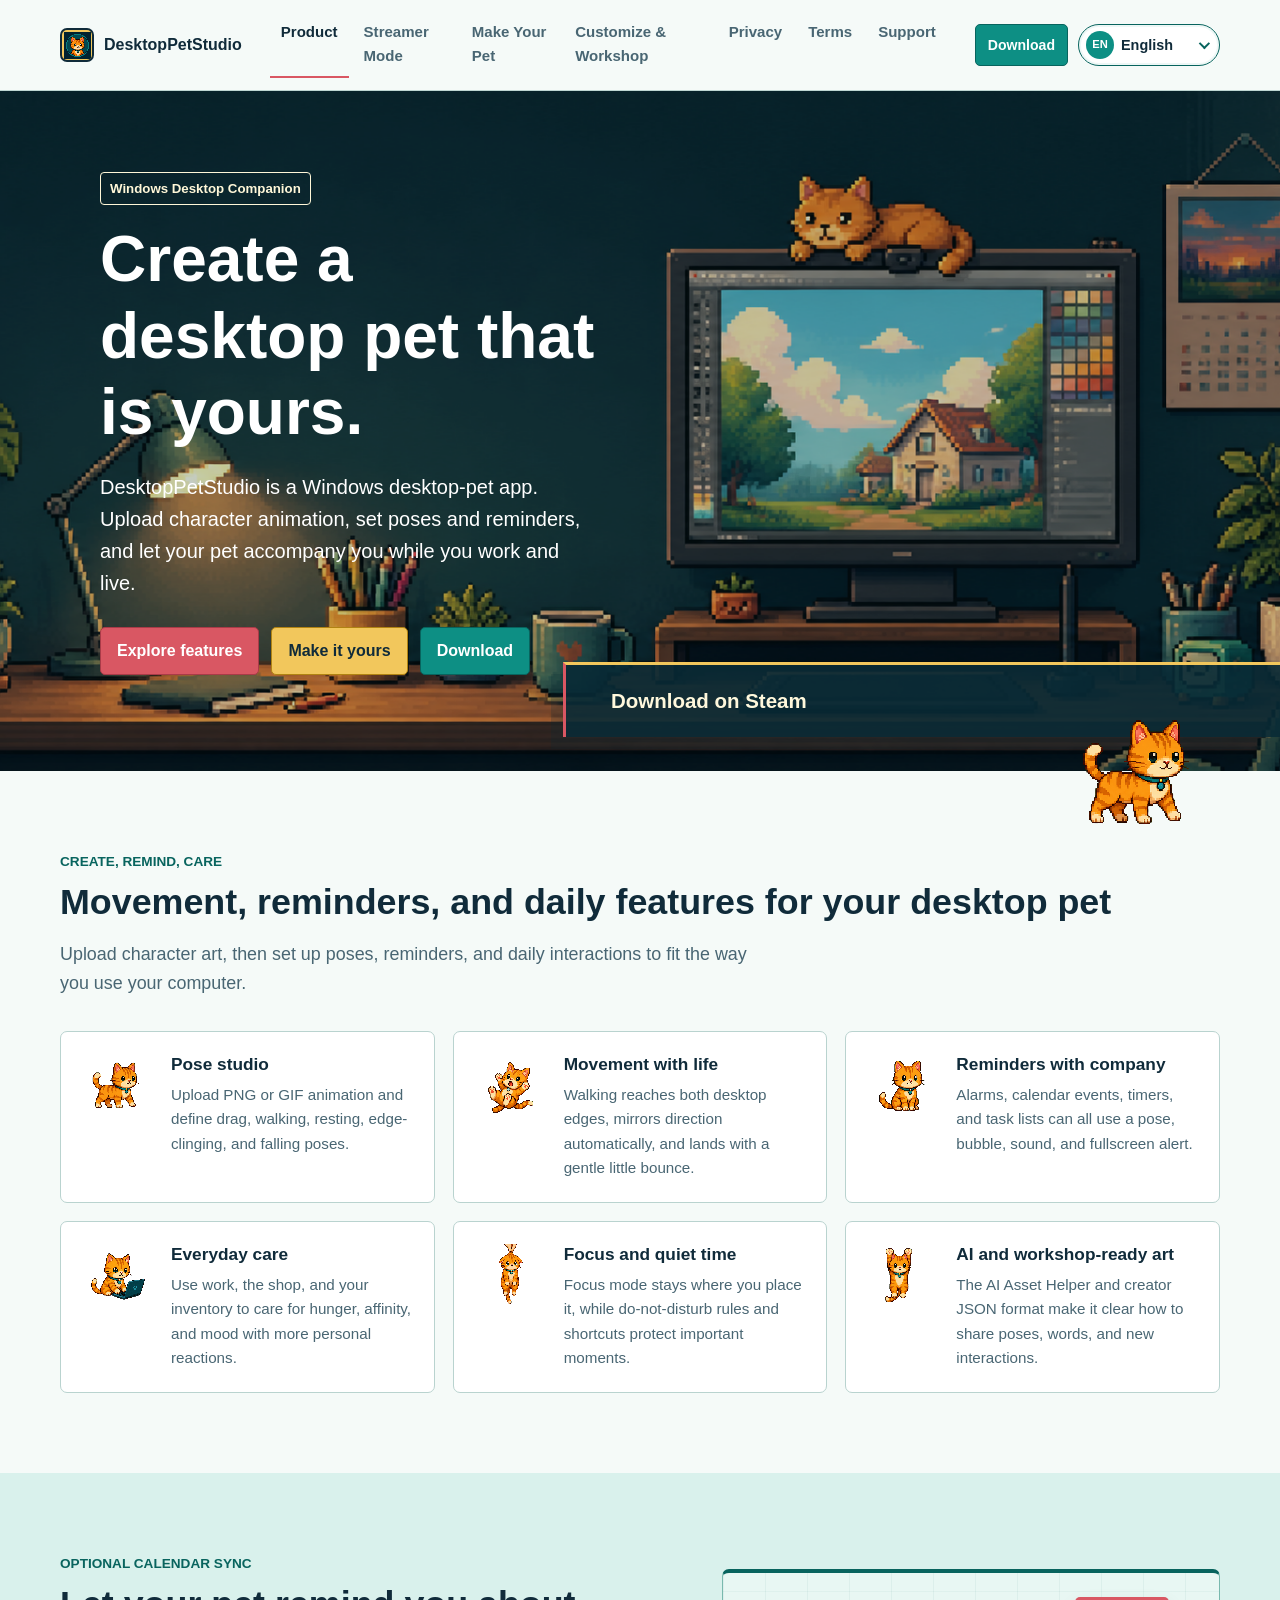
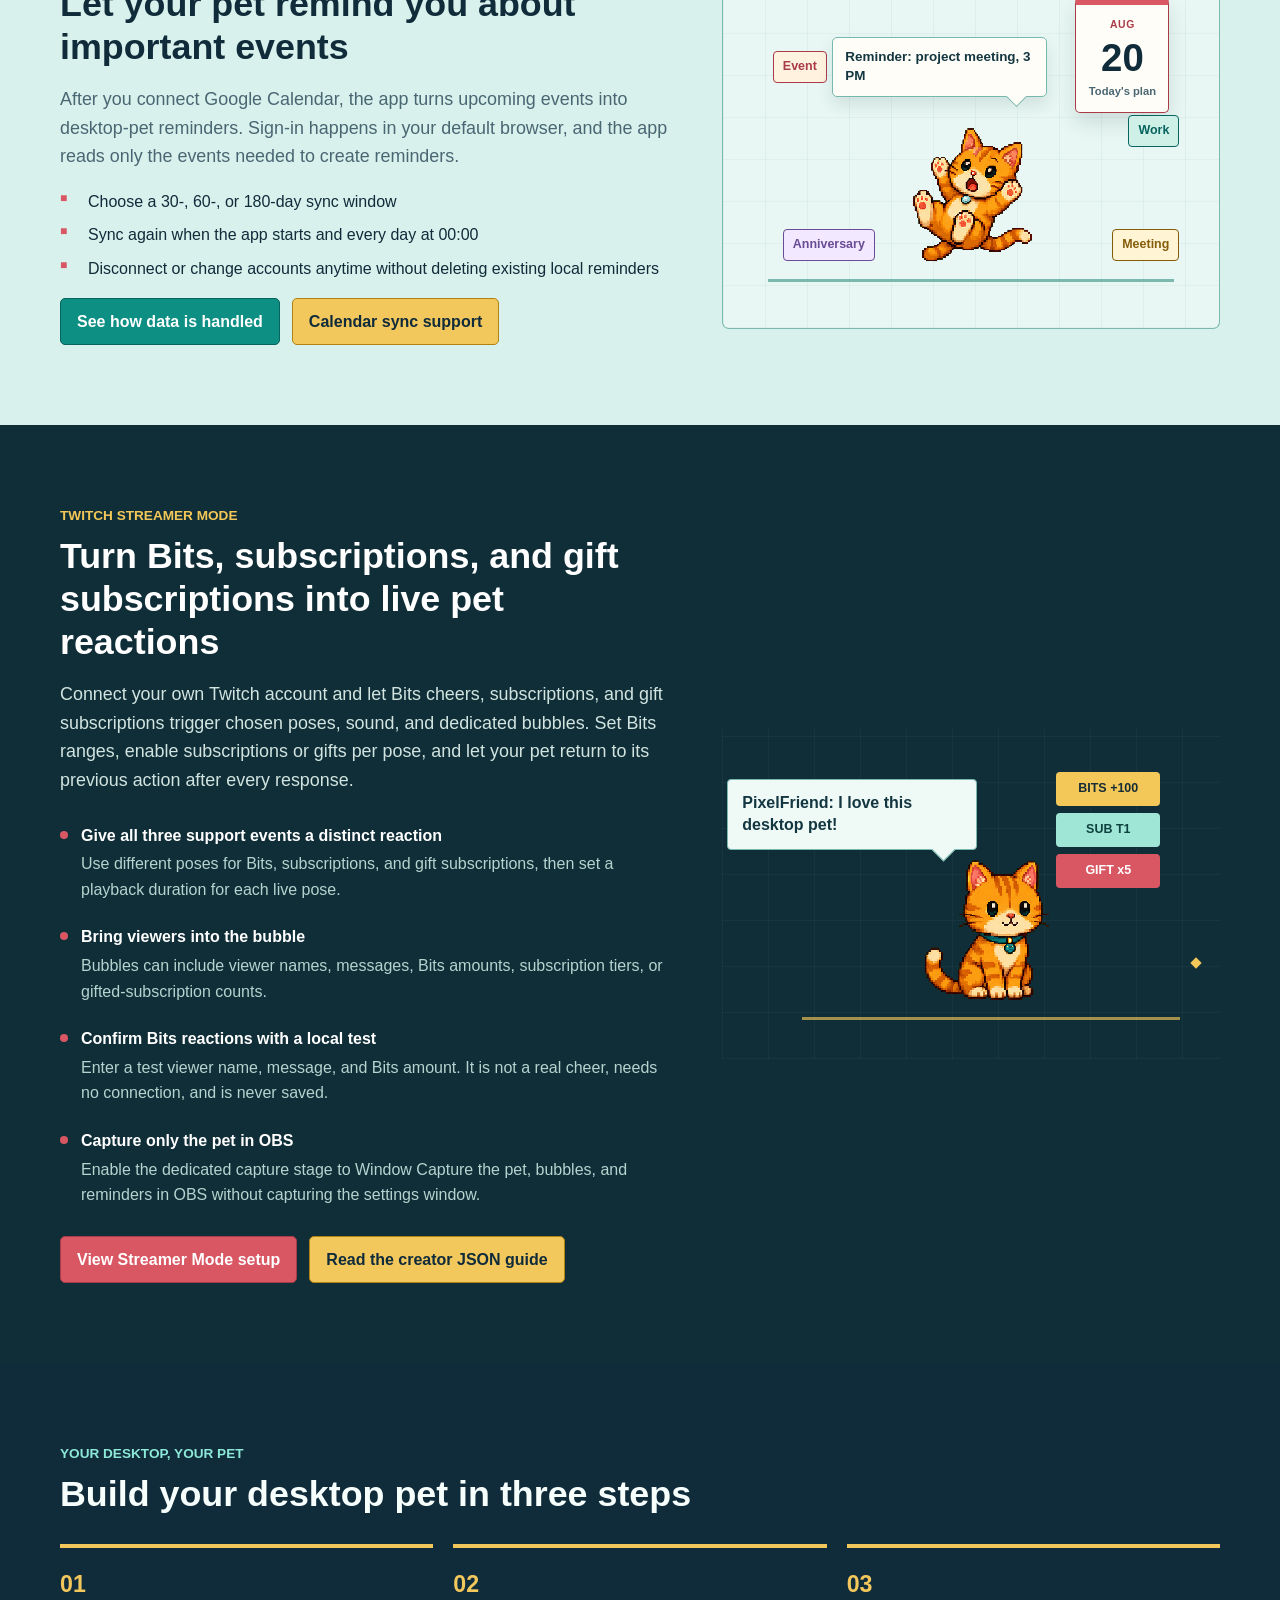
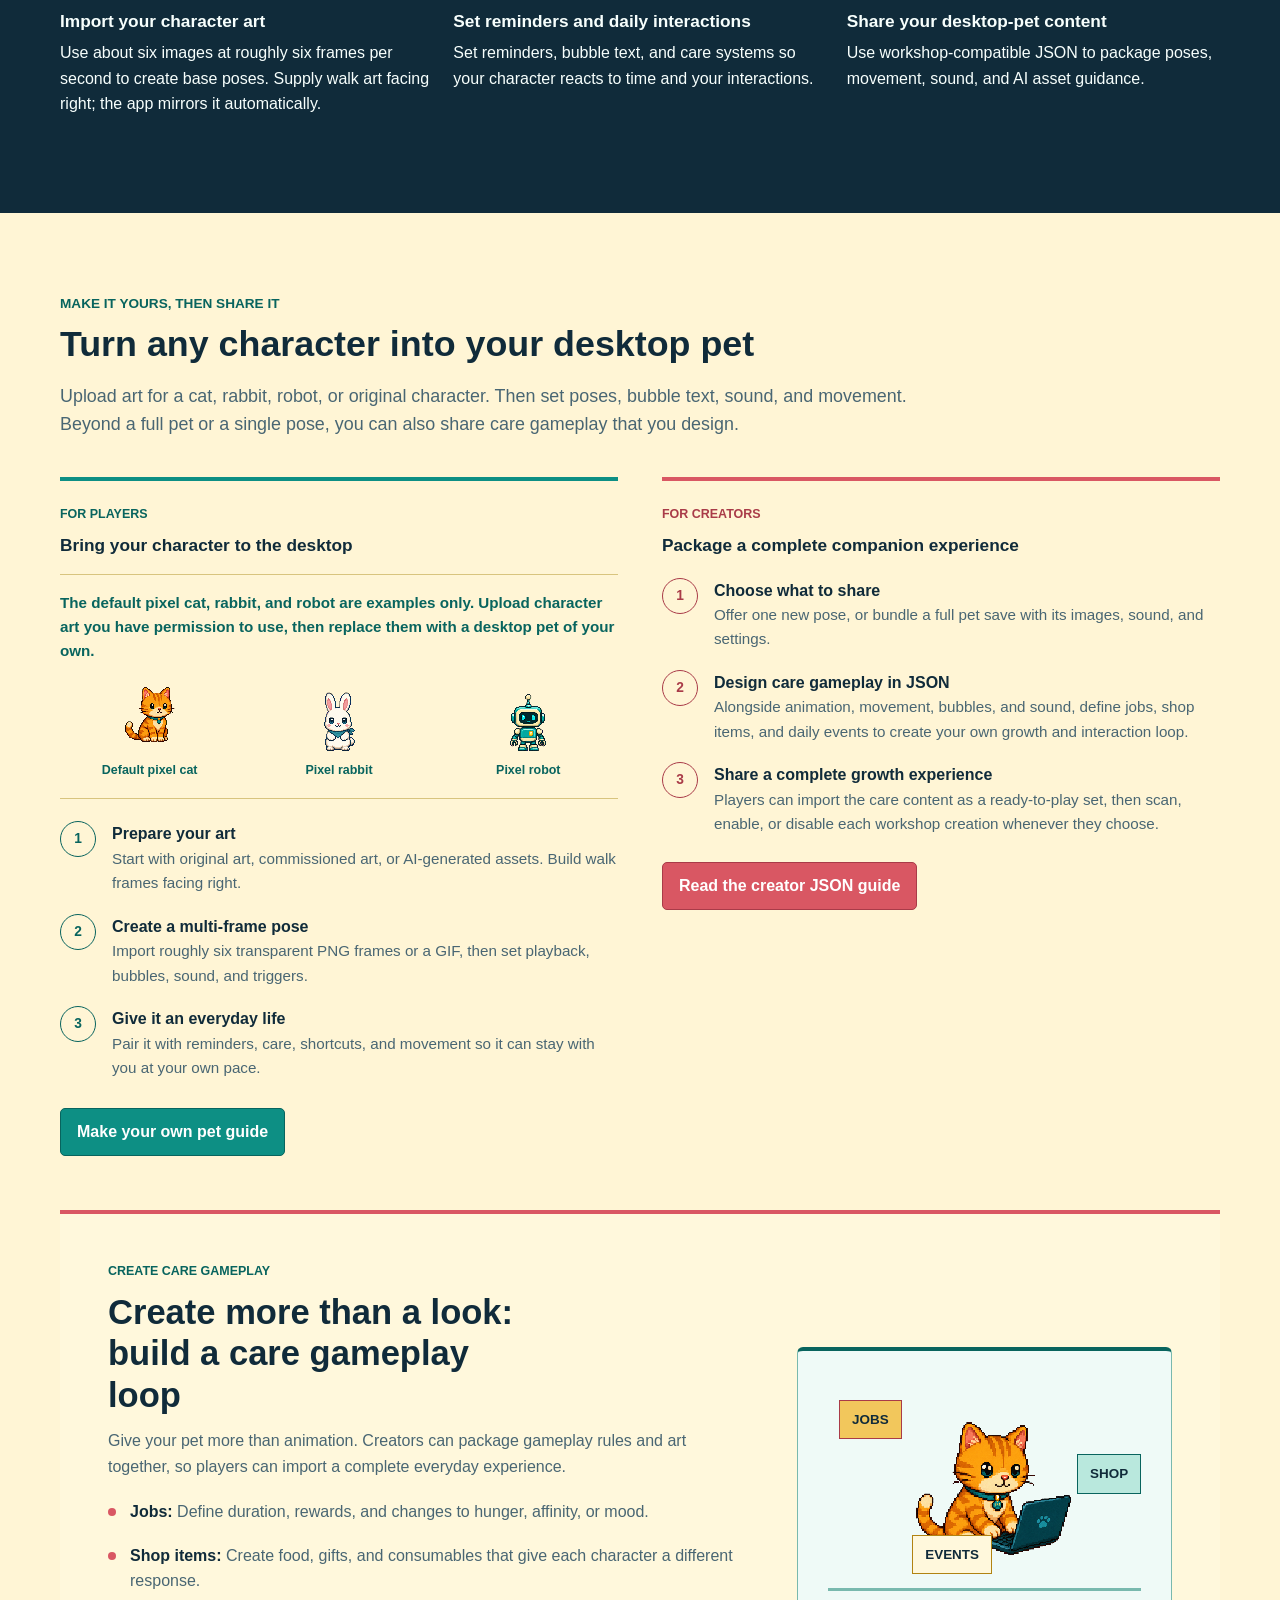
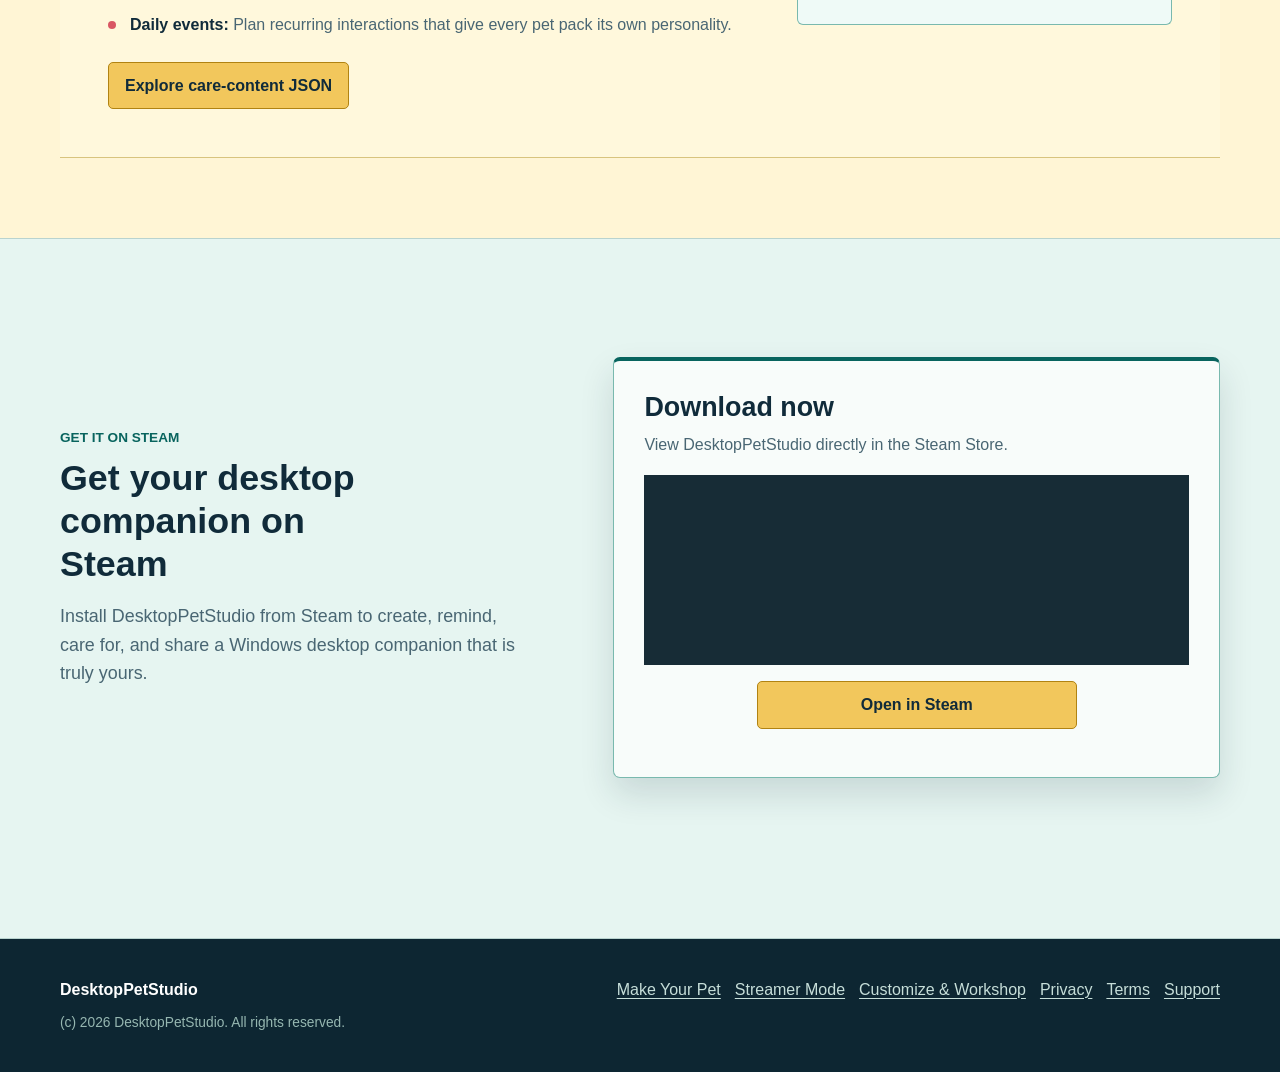
==== commit e6c42230: "Update Steam launch banner and download flow" ====
--- a/index.html
+++ b/index.html
@@ -34,9 +34,9 @@
   <link rel="preload" as="image" href="assets/images/hero-pixel-studio-wide.png" fetchpriority="high">
   <title>DesktopPetStudio | 自訂你的桌面寵物</title>
   <link rel="icon" href="assets/images/app-icon.png" type="image/png">
-  <link rel="stylesheet" href="assets/css/site.css?v=20260825-03">
+  <link rel="stylesheet" href="assets/css/site.css?v=20260826-03">
   <script src="site.config.js"></script>
-  <script src="assets/js/site.js?v=20260817-02" defer></script>
+  <script src="assets/js/site.js?v=20260826-03" defer></script>
   <script type="application/ld+json">
   {
     "@context": "https://schema.org",
@@ -81,6 +81,7 @@
       <a href="support.html" data-i18n="support">支援資訊</a>
     </nav>
     <div class="header-actions">
+      <a class="header-download" href="https://store.steampowered.com/app/5069160/__DesktopPetStudio/" target="_blank" rel="noopener noreferrer" data-i18n="download">點我下載</a>
       <label class="sr-only" for="language" data-i18n="language">語言</label>
       <select class="language-select" id="language" aria-label="Language">
         <option value="zh-Hant">繁體中文</option>
@@ -97,21 +98,28 @@
         <span class="eyebrow">Windows Desktop Companion</span>
         <h1>做出專屬於你的桌面寵物。</h1>
         <p class="hero-copy">DesktopPetStudio 是 Windows 桌面寵物應用程式。上傳角色動畫、設定動作與提醒，讓桌寵陪你工作和生活。</p>
-        <div class="hero-actions"><a class="button button-primary" href="#features">探索功能</a><a class="button button-secondary" href="#workshop">打造你的桌寵</a></div>
+        <div class="hero-actions"><a class="button button-primary" href="#features">探索功能</a><a class="button button-secondary" href="#workshop">打造你的桌寵</a><a class="button button-steam" href="https://store.steampowered.com/app/5069160/__DesktopPetStudio/" target="_blank" rel="noopener noreferrer">點我下載</a></div>
       </div>
       <div class="hero-content" data-lang-content="zh-Hans" hidden>
         <span class="eyebrow">Windows Desktop Companion</span>
         <h1>做出专属于你的桌面宠物。</h1>
         <p class="hero-copy">DesktopPetStudio 是 Windows 桌面宠物应用程序。上传角色动画、设置动作与提醒，让桌宠陪你工作和生活。</p>
-        <div class="hero-actions"><a class="button button-primary" href="#features">探索功能</a><a class="button button-secondary" href="#workshop">打造你的桌宠</a></div>
+        <div class="hero-actions"><a class="button button-primary" href="#features">探索功能</a><a class="button button-secondary" href="#workshop">打造你的桌宠</a><a class="button button-steam" href="https://store.steampowered.com/app/5069160/__DesktopPetStudio/" target="_blank" rel="noopener noreferrer">点击下载</a></div>
       </div>
       <div class="hero-content" data-lang-content="en" hidden>
         <span class="eyebrow">Windows Desktop Companion</span>
         <h1>Create a desktop pet that is yours.</h1>
         <p class="hero-copy">DesktopPetStudio is a Windows desktop-pet app. Upload character animation, set poses and reminders, and let your pet accompany you while you work and live.</p>
-        <div class="hero-actions"><a class="button button-primary" href="#features">Explore features</a><a class="button button-secondary" href="#workshop">Make it yours</a></div>
-      </div>
-      <div class="hero-launch-strip" aria-label="Steam launch"><span data-lang-content="zh-Hant">即將於 Steam 推出</span><span data-lang-content="zh-Hans" hidden>即将于 Steam 推出</span><span data-lang-content="en" hidden>Coming soon on Steam</span></div>
+        <div class="hero-actions"><a class="button button-primary" href="#features">Explore features</a><a class="button button-secondary" href="#workshop">Make it yours</a><a class="button button-steam" href="https://store.steampowered.com/app/5069160/__DesktopPetStudio/" target="_blank" rel="noopener noreferrer">Download</a></div>
+      </div>
+      <a class="hero-launch-strip" href="https://store.steampowered.com/app/5069160/__DesktopPetStudio/" target="_blank" rel="noopener noreferrer" aria-label="View DesktopPetStudio on Steam">
+        <span class="hero-launch-date" data-launch-state data-lang-content="zh-Hant">Steam 預計發行日期：09 / 04</span>
+        <span class="hero-launch-date" data-launch-state data-lang-content="zh-Hans" hidden>Steam 预计发行日期：09 / 04</span>
+        <span class="hero-launch-date" data-launch-state data-lang-content="en" hidden>Planned Steam release: 09 / 04</span>
+        <span class="hero-launch-discount" data-lang-content="zh-Hant">首發 -30% 優惠</span>
+        <span class="hero-launch-discount" data-lang-content="zh-Hans" hidden>首发 -30% 优惠</span>
+        <span class="hero-launch-discount" data-lang-content="en" hidden>Launch -30% Off</span>
+      </a>
     </section>
 
     <div class="hero-pet" aria-hidden="true">
@@ -254,6 +262,21 @@
         </section>
       </div>
     </section>
+    <section class="steam-download-section" aria-labelledby="steam-download-title">
+      <div class="section-inner steam-download-layout">
+        <div class="steam-download-copy">
+          <p class="section-kicker">GET IT ON STEAM</p>
+          <h2 id="steam-download-title"><span data-lang-content="zh-Hant">在 Steam 取得你的桌面陪伴</span><span data-lang-content="zh-Hans" hidden>在 Steam 获取你的桌面陪伴</span><span data-lang-content="en" hidden>Get your desktop companion on Steam</span></h2>
+          <p class="lead"><span data-lang-content="zh-Hant">從 Steam 安裝 DesktopPetStudio，開始建立、提醒、照顧並分享真正屬於自己的 Windows 桌面寵物。</span><span data-lang-content="zh-Hans" hidden>从 Steam 安装 DesktopPetStudio，开始创建、提醒、照顾并分享真正属于自己的 Windows 桌面宠物。</span><span data-lang-content="en" hidden>Install DesktopPetStudio from Steam to create, remind, care for, and share a Windows desktop companion that is truly yours.</span></p>
+        </div>
+        <section class="steam-download-card" aria-labelledby="steam-widget-heading">
+          <h3 id="steam-widget-heading"><span data-lang-content="zh-Hant">點我下載</span><span data-lang-content="zh-Hans" hidden>点击下载</span><span data-lang-content="en" hidden>Download now</span></h3>
+          <p><span data-lang-content="zh-Hant">直接在 Steam 商店查看 DesktopPetStudio。</span><span data-lang-content="zh-Hans" hidden>直接在 Steam 商店查看 DesktopPetStudio。</span><span data-lang-content="en" hidden>View DesktopPetStudio directly in the Steam Store.</span></p>
+          <iframe class="steam-store-widget" src="https://store.steampowered.com/widget/5069160/?utm_source=desktoppetstudio.com&amp;utm_campaign=official_download" title="DesktopPetStudio on Steam" width="646" height="190" frameborder="0" loading="lazy"></iframe>
+          <p class="steam-store-fallback"><a class="button button-secondary" href="https://store.steampowered.com/app/5069160/__DesktopPetStudio/" target="_blank" rel="noopener noreferrer"><span data-lang-content="zh-Hant">在 Steam 商店開啟</span><span data-lang-content="zh-Hans" hidden>在 Steam 商店打开</span><span data-lang-content="en" hidden>Open in Steam</span></a></p>
+        </section>
+      </div>
+    </section>
   </main>
 
   <footer class="site-footer"><div class="footer-inner"><div><div class="footer-brand">DesktopPetStudio</div><p class="footer-note">(c) <span data-year></span> <span data-i18n="copyright">DesktopPetStudio. 保留所有權利。</span></p></div><div class="footer-links"><a href="make-your-pet.html" data-i18n="createPet">製作專屬桌寵</a><a href="streamer-mode.html" data-i18n="streamer">實況模式</a><a href="creator-json.html" data-i18n="workshop">自訂與工作坊</a><a href="privacy.html" data-i18n="privacy">隱私權政策</a><a href="terms.html" data-i18n="terms">使用條款</a><a href="support.html" data-i18n="support">支援資訊</a></div></div></footer>
--- a/assets/css/site.css
+++ b/assets/css/site.css
@@ -134,6 +134,27 @@
 .main-nav a:hover, .main-nav a[aria-current="page"] { border-color: var(--coral); color: var(--ink); }
 
 .header-actions { display: flex; align-items: center; gap: 10px; }
+
+.header-download {
+  display: inline-flex;
+  min-height: 42px;
+  align-items: center;
+  justify-content: center;
+  padding: 8px 12px;
+  border: 1px solid var(--teal-deep);
+  border-radius: 5px;
+  color: #fff;
+  background: var(--teal);
+  font-size: 0.88rem;
+  font-weight: 800;
+  line-height: 1;
+  text-decoration: none;
+  white-space: nowrap;
+  transition: background 160ms ease, transform 160ms ease;
+}
+
+.header-download:hover { color: #fff; background: var(--teal-deep); transform: translateY(-1px); }
+.header-download:focus-visible { outline: 3px solid var(--butter); outline-offset: 3px; }
 
 .language-select.is-enhanced { position: absolute; width: 1px; height: 1px; margin: -1px; padding: 0; overflow: hidden; clip: rect(0, 0, 0, 0); white-space: nowrap; border: 0; }
 .language-picker { position: relative; min-width: 142px; }
@@ -293,8 +314,10 @@
 .hero-launch-strip {
   position: absolute;
   z-index: 2;
-  display: flex;
-  align-items: center;
+  display: grid;
+  grid-template-columns: minmax(0, 1fr);
+  gap: 10px;
+  align-items: start;
   right: 0;
   bottom: 34px;
   width: min(56%, 800px);
@@ -309,9 +332,74 @@
   font-size: clamp(1.14rem, 1.6vw, 1.38rem);
   font-weight: 800;
   line-height: 1.35;
-}
-
-.hero-launch-strip span { display: block; }
+  text-decoration: none;
+  transition: background 160ms ease, transform 160ms ease, box-shadow 160ms ease;
+}
+
+.hero-launch-strip .hero-launch-date { display: block; }
+
+.hero-launch-strip:hover { color: #fff8dc; background: rgba(8, 43, 54, 0.97); transform: translateX(-4px); }
+.hero-launch-strip:focus-visible { outline: 3px solid var(--butter); outline-offset: 4px; }
+
+.hero-launch-strip .hero-launch-discount {
+  display: inline-flex;
+  align-items: center;
+  justify-content: center;
+  justify-self: start;
+  min-height: 38px;
+  padding: 7px 12px;
+  border: 1px solid #8c5b07;
+  border-radius: 5px;
+  color: var(--ink);
+  background: var(--butter);
+  box-shadow: 3px 3px 0 rgba(8, 43, 54, 0.26);
+  font-size: 0.86em;
+  font-weight: 900;
+  line-height: 1.1;
+  text-align: center;
+  white-space: nowrap;
+}
+
+.hero-launch-strip.is-launch-ended {
+  min-height: 68px;
+  align-items: center;
+}
+
+.hero-launch-strip.is-launch-ended .hero-launch-discount { display: none; }
+
+/* The home-page Steam block is the only embedded purchase surface. */
+.steam-download-section {
+  padding: clamp(76px, 10vw, 118px) 0;
+  border-top: 1px solid var(--line);
+  border-bottom: 1px solid var(--line);
+  background: #e6f5f1;
+}
+
+.steam-download-layout {
+  display: grid;
+  grid-template-columns: minmax(0, 0.88fr) minmax(0, 1.12fr);
+  gap: clamp(30px, 6vw, 80px);
+  align-items: center;
+}
+
+.steam-download-copy h2 { max-width: 15ch; margin-bottom: 16px; }
+.steam-download-copy .lead { margin-bottom: 20px; }
+.steam-download-note { max-width: 47ch; margin: 0; color: var(--muted); font-size: 0.94rem; }
+
+.steam-download-card {
+  padding: clamp(20px, 3vw, 30px);
+  border: 1px solid #79b9ae;
+  border-top: 4px solid var(--teal-deep);
+  border-radius: 7px;
+  background: #f8fcfa;
+  box-shadow: var(--shadow);
+}
+
+.steam-download-card h3 { margin-bottom: 8px; font-size: clamp(1.28rem, 2.4vw, 1.68rem); }
+.steam-download-card > p { margin-bottom: 18px; color: var(--muted); }
+.steam-store-widget { display: block; width: min(100%, 646px); height: 190px; margin: 0 auto; border: 0; background: #172c36; }
+.steam-store-fallback { margin: 16px 0 0; text-align: center; }
+.steam-store-fallback .button { width: min(100%, 320px); }
 
 .button {
   display: inline-flex;
@@ -336,6 +424,8 @@
 .button-secondary:hover { color: var(--ink); background: #ffd871; }
 .button-teal { color: #fff; background: var(--teal); border-color: var(--teal-deep); }
 .button-teal:hover { color: #fff; background: var(--teal-deep); }
+.button-steam { color: #fff; background: var(--teal); border-color: var(--teal-deep); }
+.button-steam:hover { color: #fff; background: var(--teal-deep); }
 
 .section { padding: 80px 0; }
 .section-inner { width: var(--content); margin: 0 auto; }
@@ -863,12 +953,15 @@
   .legal-aside { position: static; order: -1; padding: 14px 0 0; border-top: 3px solid var(--teal); border-left: 0; }
   .creator-aside { position: static; order: 0; }
   .steps { grid-template-columns: 1fr; }
+  .steam-download-layout { grid-template-columns: 1fr; gap: 30px; }
+  .steam-download-copy h2 { max-width: 20ch; }
 }
 
 @media (max-width: 600px) {
   :root { --content: min(calc(100% - 32px), 1160px); }
   .site-header { min-height: 64px; padding: 10px 16px; }
   .header-actions { gap: 7px; }
+  .header-download { min-height: 42px; padding: 8px 9px; font-size: 0.76rem; }
   .language-picker { min-width: 42px; }
   .language-picker-toggle { width: 42px; min-height: 42px; grid-template-columns: 1fr; justify-items: center; padding: 6px; border-radius: 50%; }
   .language-picker-toggle .language-picker-label, .language-picker-toggle .language-picker-chevron { display: none; }
@@ -879,7 +972,25 @@
   .hero::before { background: rgba(8, 43, 54, 0.46); }
   .hero-content { width: min(calc(100% - 48px), 1080px); padding: 56px 0 70px; }
   .hero-pet { right: 16px; bottom: 18px; width: 76px; }
-  .hero-launch-strip { right: 0; bottom: 34px; width: calc(100% - 24px); min-height: 84px; padding: 16px 96px 16px 22px; font-size: 1.14rem; }
+  .hero-launch-strip {
+    grid-template-columns: minmax(0, 1fr);
+    gap: 8px;
+    right: 0;
+    bottom: 34px;
+    width: calc(100% - 24px);
+    min-height: 104px;
+    padding: 16px 96px 16px 22px;
+    font-size: 1.14rem;
+  }
+  .steam-download-section { padding: 72px 0 calc(114px + var(--top-button-clearance)); }
+  .steam-download-card { padding: 18px; }
+  .steam-store-widget { height: 190px; }
+  .hero-launch-strip .hero-launch-discount {
+    justify-self: start;
+    min-height: 32px;
+    padding: 5px 9px;
+    font-size: 0.82em;
+  }
   .hero-pixel-one { left: -16%; }
   .hero-pixel-two { right: -12%; }
   h1 { font-size: 2.6rem; }
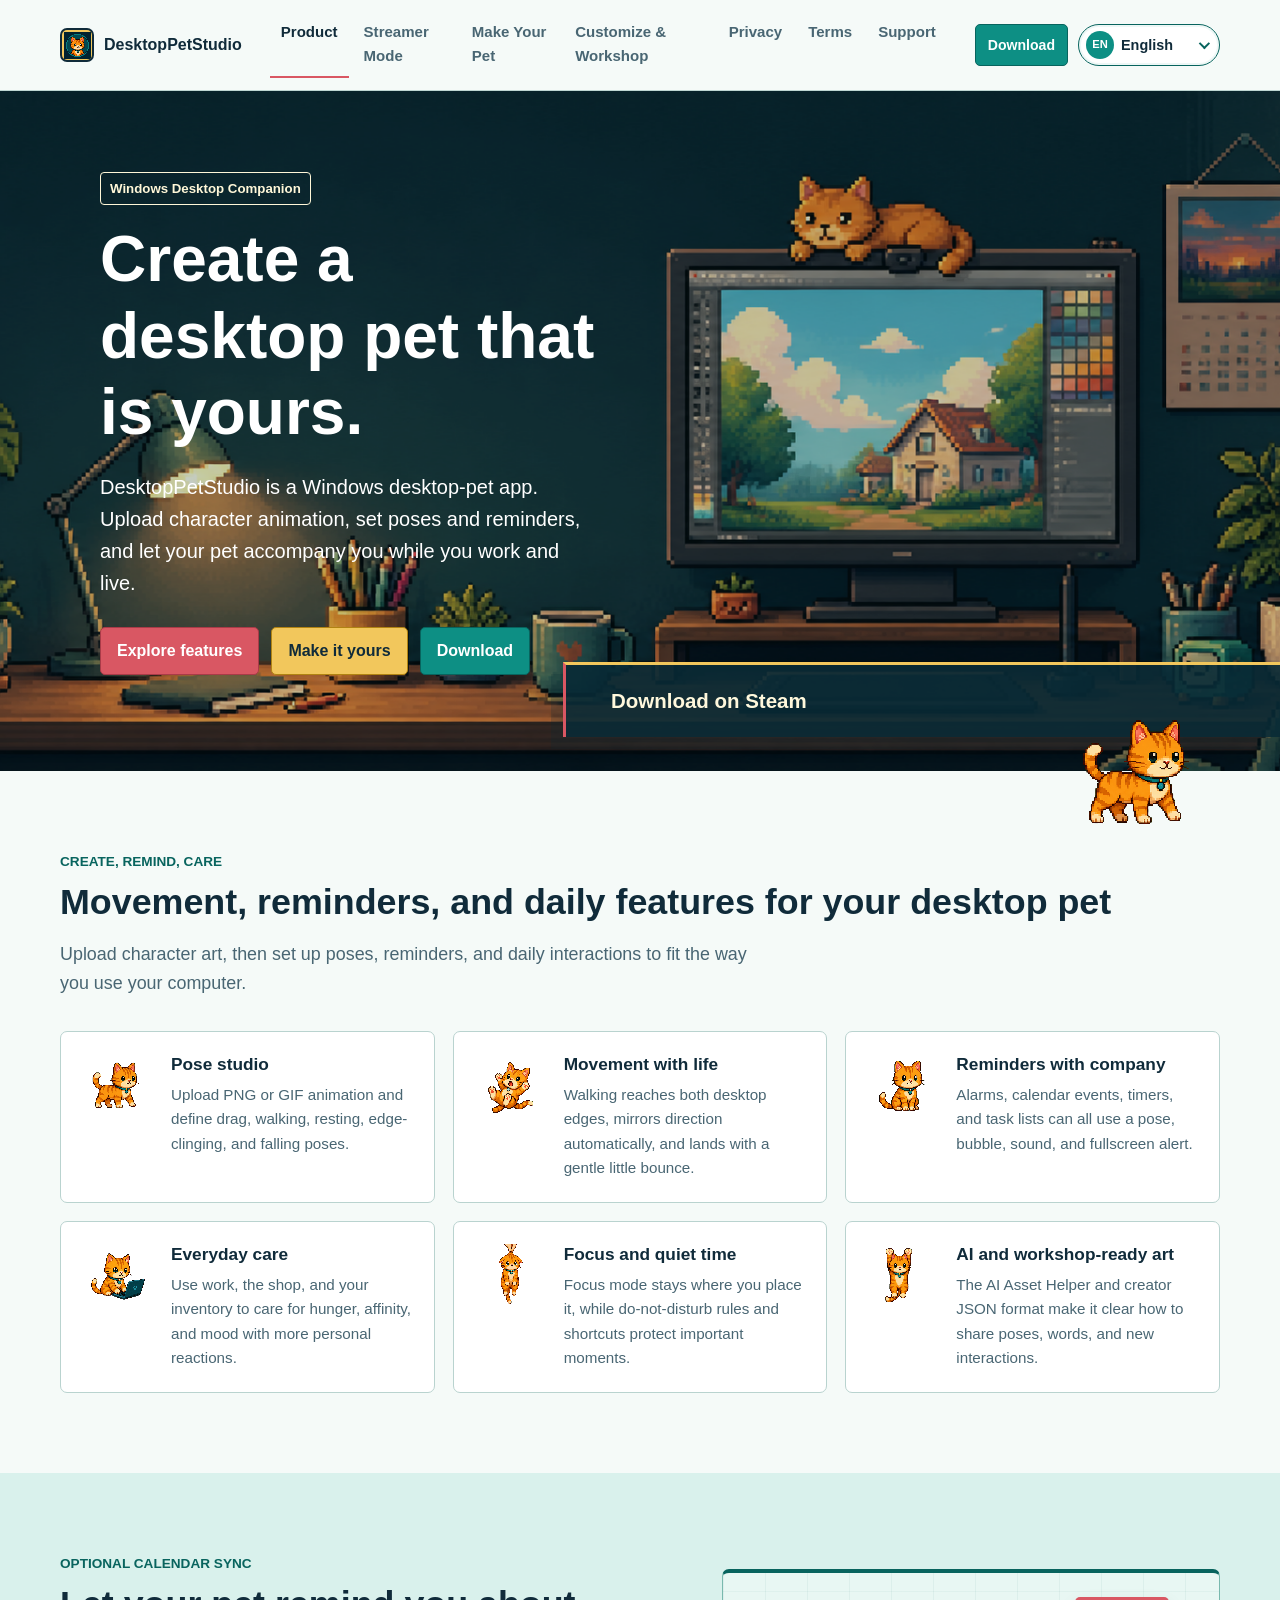
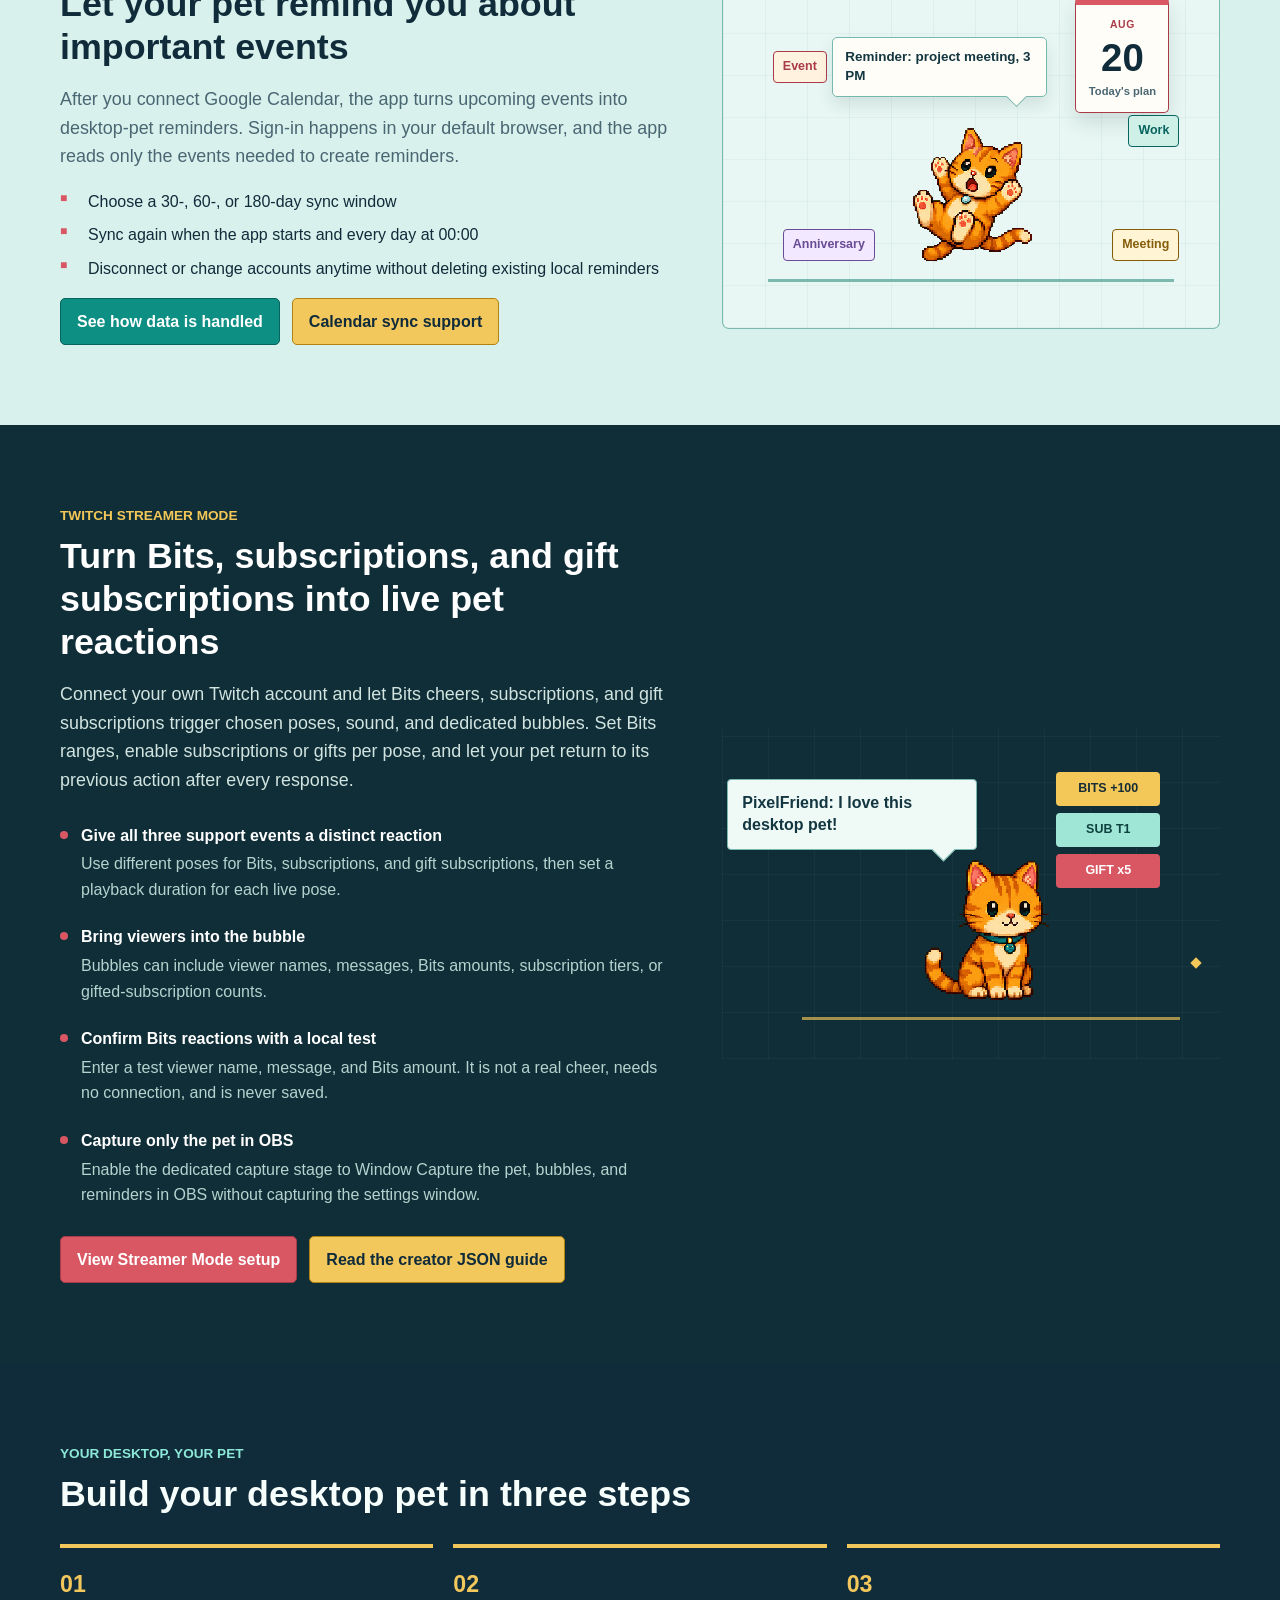
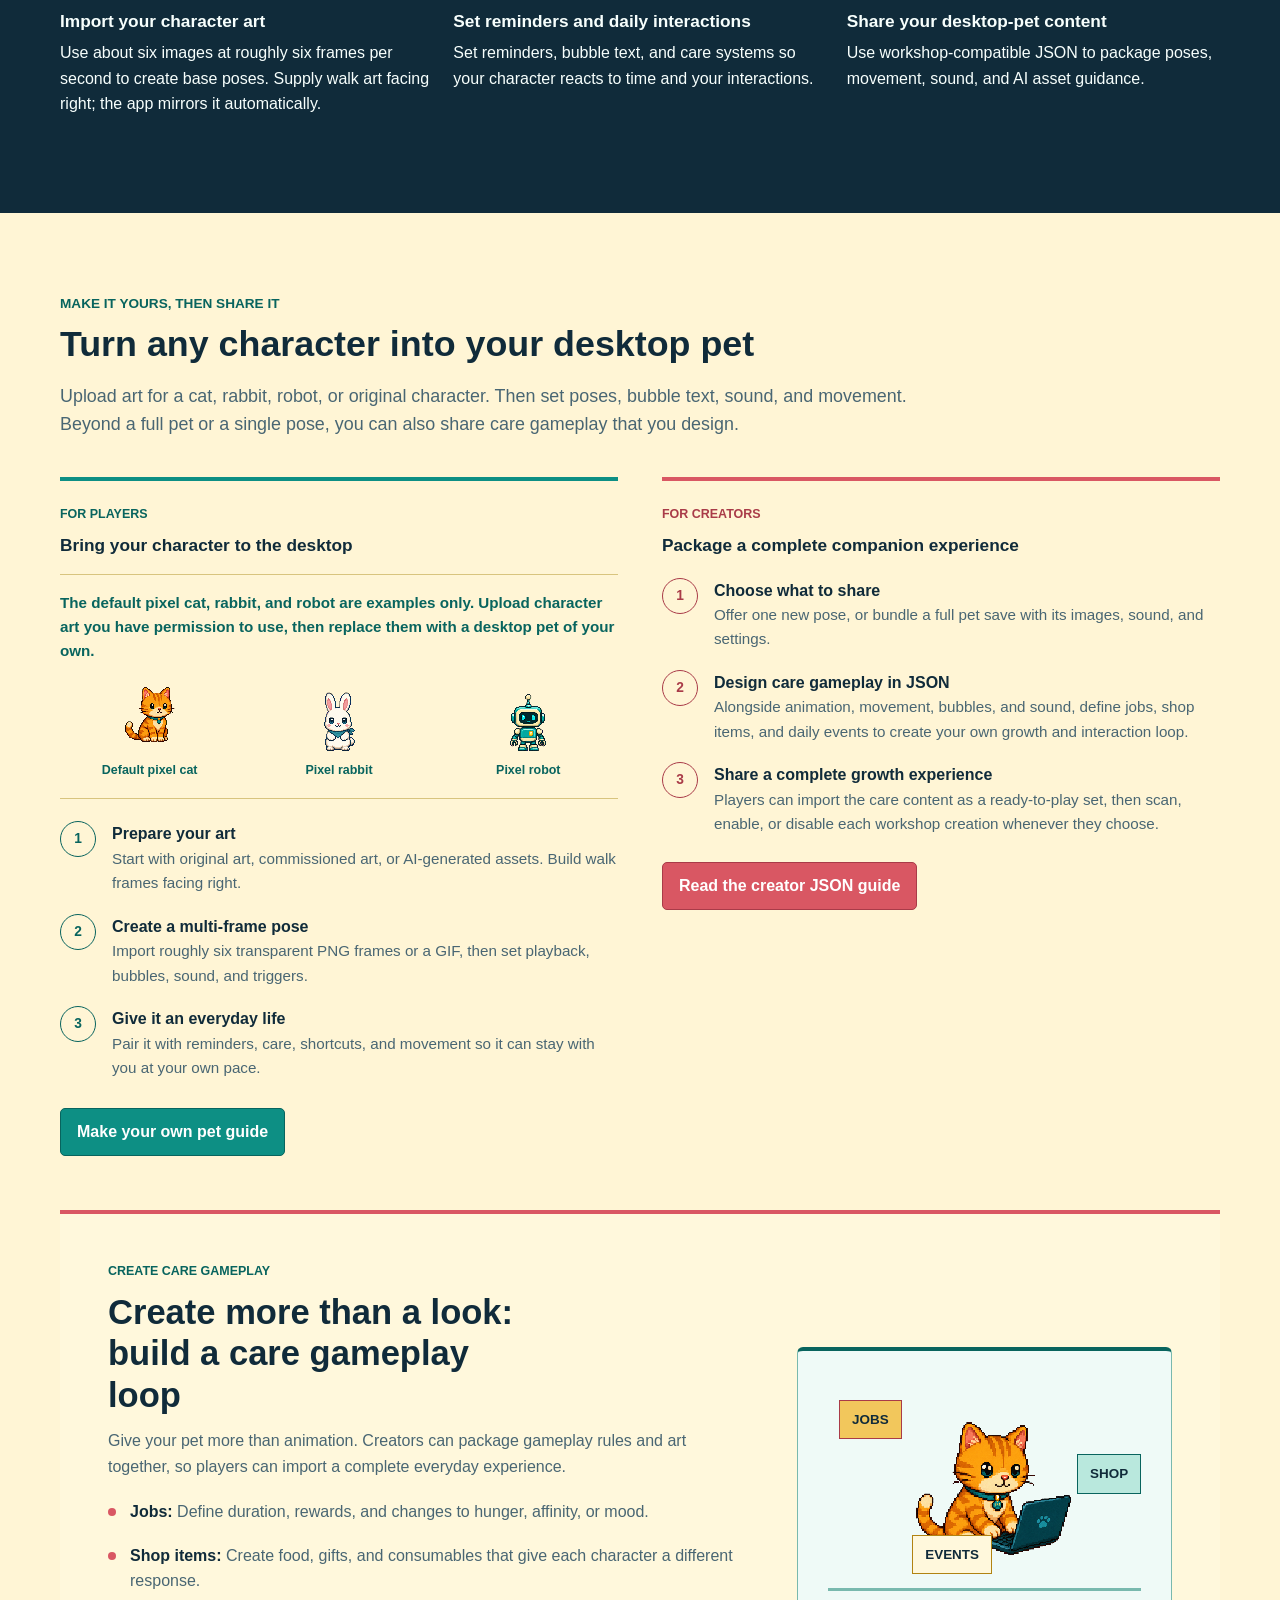
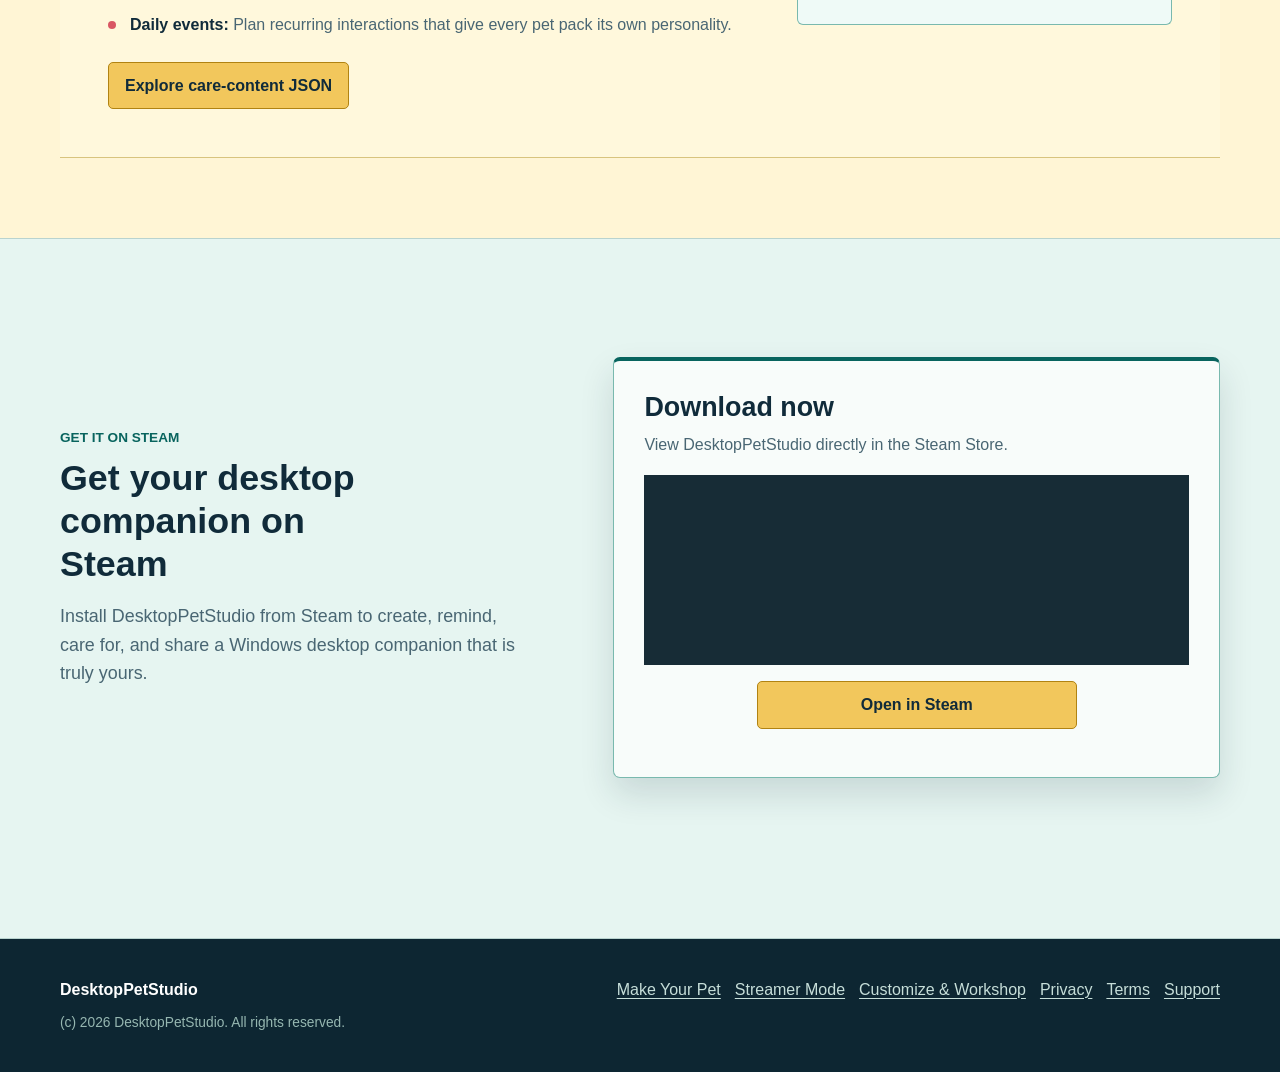
==== commit a7beb795: "Update planned Steam release date" ====
--- a/index.html
+++ b/index.html
@@ -34,9 +34,9 @@
   <link rel="preload" as="image" href="assets/images/hero-pixel-studio-wide.png" fetchpriority="high">
   <title>DesktopPetStudio | 自訂你的桌面寵物</title>
   <link rel="icon" href="assets/images/app-icon.png" type="image/png">
-  <link rel="stylesheet" href="assets/css/site.css?v=20260826-03">
+  <link rel="stylesheet" href="assets/css/site.css?v=20260826-05">
   <script src="site.config.js"></script>
-  <script src="assets/js/site.js?v=20260826-03" defer></script>
+  <script src="assets/js/site.js?v=20260904-01" defer></script>
   <script type="application/ld+json">
   {
     "@context": "https://schema.org",
@@ -113,9 +113,9 @@
         <div class="hero-actions"><a class="button button-primary" href="#features">Explore features</a><a class="button button-secondary" href="#workshop">Make it yours</a><a class="button button-steam" href="https://store.steampowered.com/app/5069160/__DesktopPetStudio/" target="_blank" rel="noopener noreferrer">Download</a></div>
       </div>
       <a class="hero-launch-strip" href="https://store.steampowered.com/app/5069160/__DesktopPetStudio/" target="_blank" rel="noopener noreferrer" aria-label="View DesktopPetStudio on Steam">
-        <span class="hero-launch-date" data-launch-state data-lang-content="zh-Hant">Steam 預計發行日期：09 / 04</span>
-        <span class="hero-launch-date" data-launch-state data-lang-content="zh-Hans" hidden>Steam 预计发行日期：09 / 04</span>
-        <span class="hero-launch-date" data-launch-state data-lang-content="en" hidden>Planned Steam release: 09 / 04</span>
+        <span class="hero-launch-date" data-launch-state data-lang-content="zh-Hant">Steam 預計發行日期：09 / 08</span>
+        <span class="hero-launch-date" data-launch-state data-lang-content="zh-Hans" hidden>Steam 预计发行日期：09 / 08</span>
+        <span class="hero-launch-date" data-launch-state data-lang-content="en" hidden>Planned Steam release: 09 / 08</span>
         <span class="hero-launch-discount" data-lang-content="zh-Hant">首發 -30% 優惠</span>
         <span class="hero-launch-discount" data-lang-content="zh-Hans" hidden>首发 -30% 优惠</span>
         <span class="hero-launch-discount" data-lang-content="en" hidden>Launch -30% Off</span>
--- a/assets/css/site.css
+++ b/assets/css/site.css
@@ -959,7 +959,8 @@
 
 @media (max-width: 600px) {
   :root { --content: min(calc(100% - 32px), 1160px); }
-  .site-header { min-height: 64px; padding: 10px 16px; }
+  body { padding-top: 64px; }
+  .site-header { position: fixed; top: 0; right: 0; left: 0; width: 100%; min-height: 64px; padding: 10px 16px; }
   .header-actions { gap: 7px; }
   .header-download { min-height: 42px; padding: 8px 9px; font-size: 0.76rem; }
   .language-picker { min-width: 42px; }
@@ -971,6 +972,7 @@
   .hero { min-height: calc(100svh - 64px); background-position: center; background-size: auto 100%; }
   .hero::before { background: rgba(8, 43, 54, 0.46); }
   .hero-content { width: min(calc(100% - 48px), 1080px); padding: 56px 0 70px; }
+  .hero-actions .button-steam { display: none; }
   .hero-pet { right: 16px; bottom: 18px; width: 76px; }
   .hero-launch-strip {
     grid-template-columns: minmax(0, 1fr);
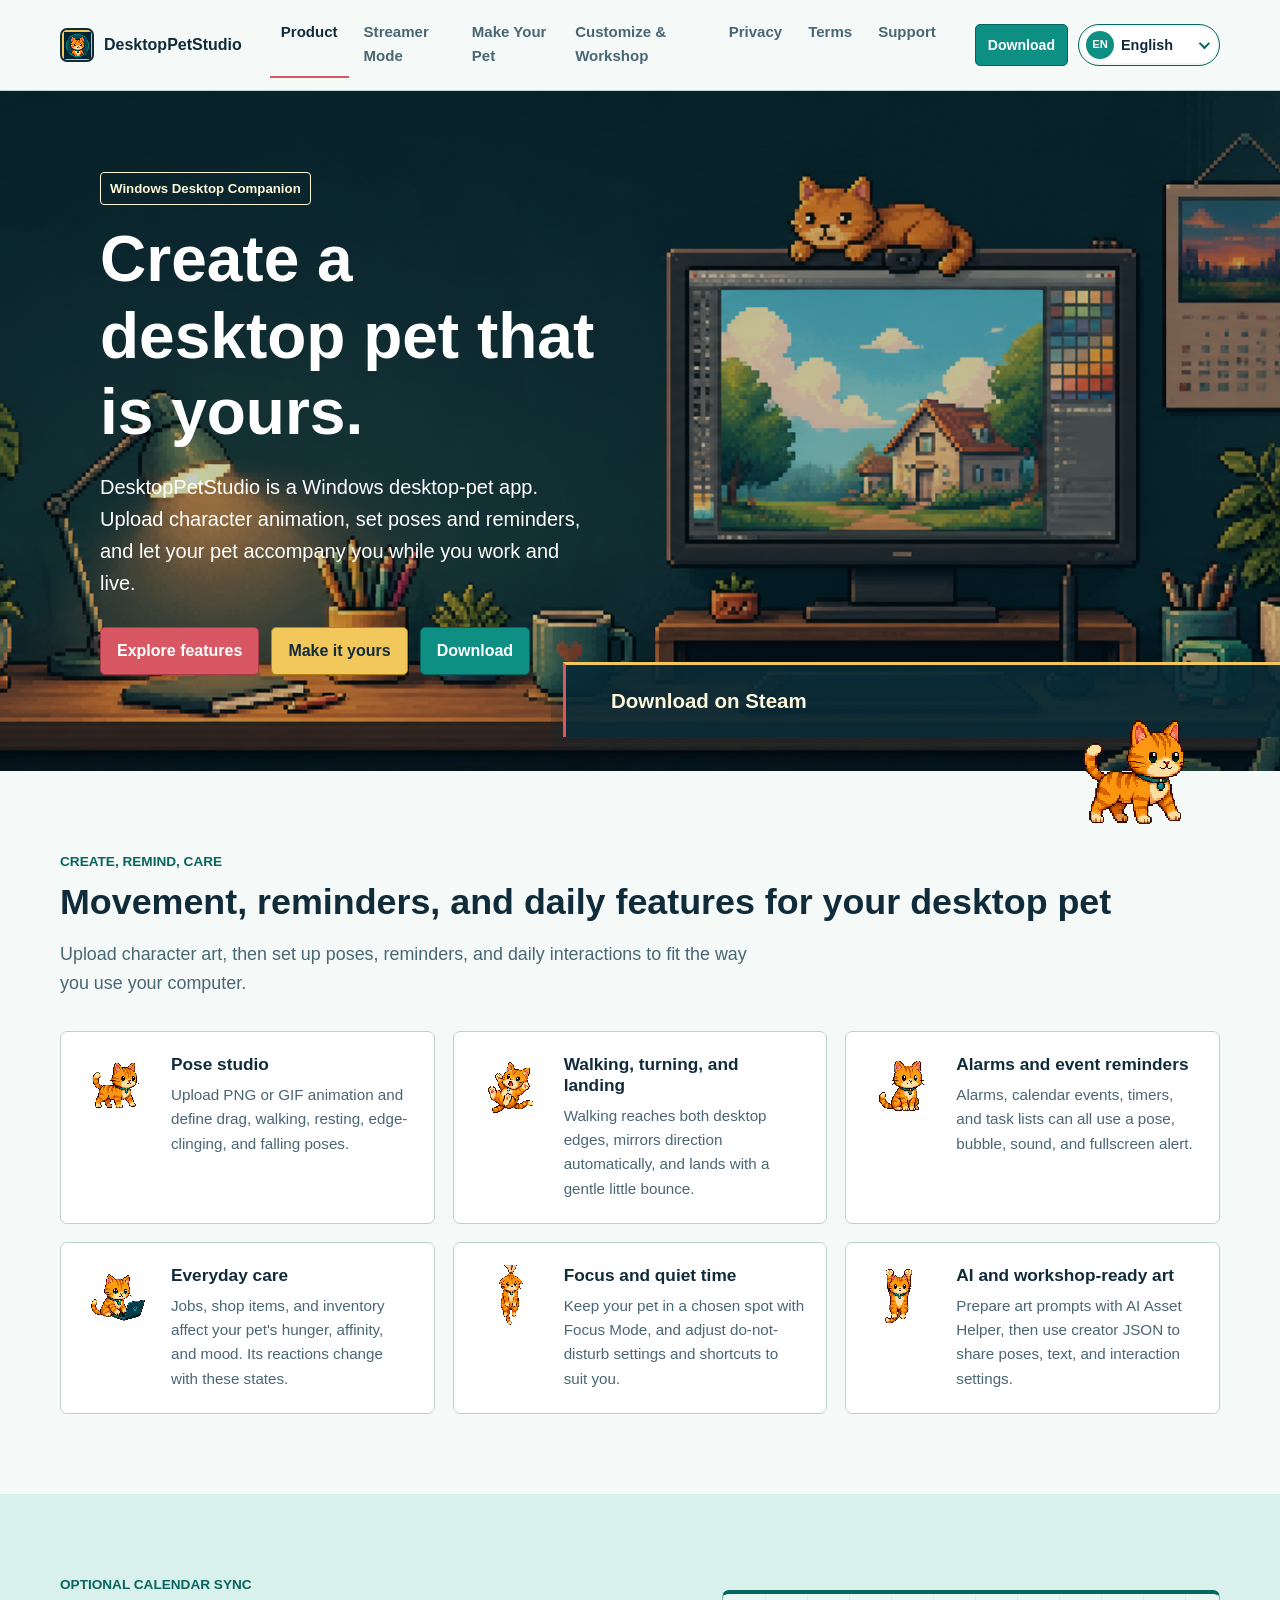
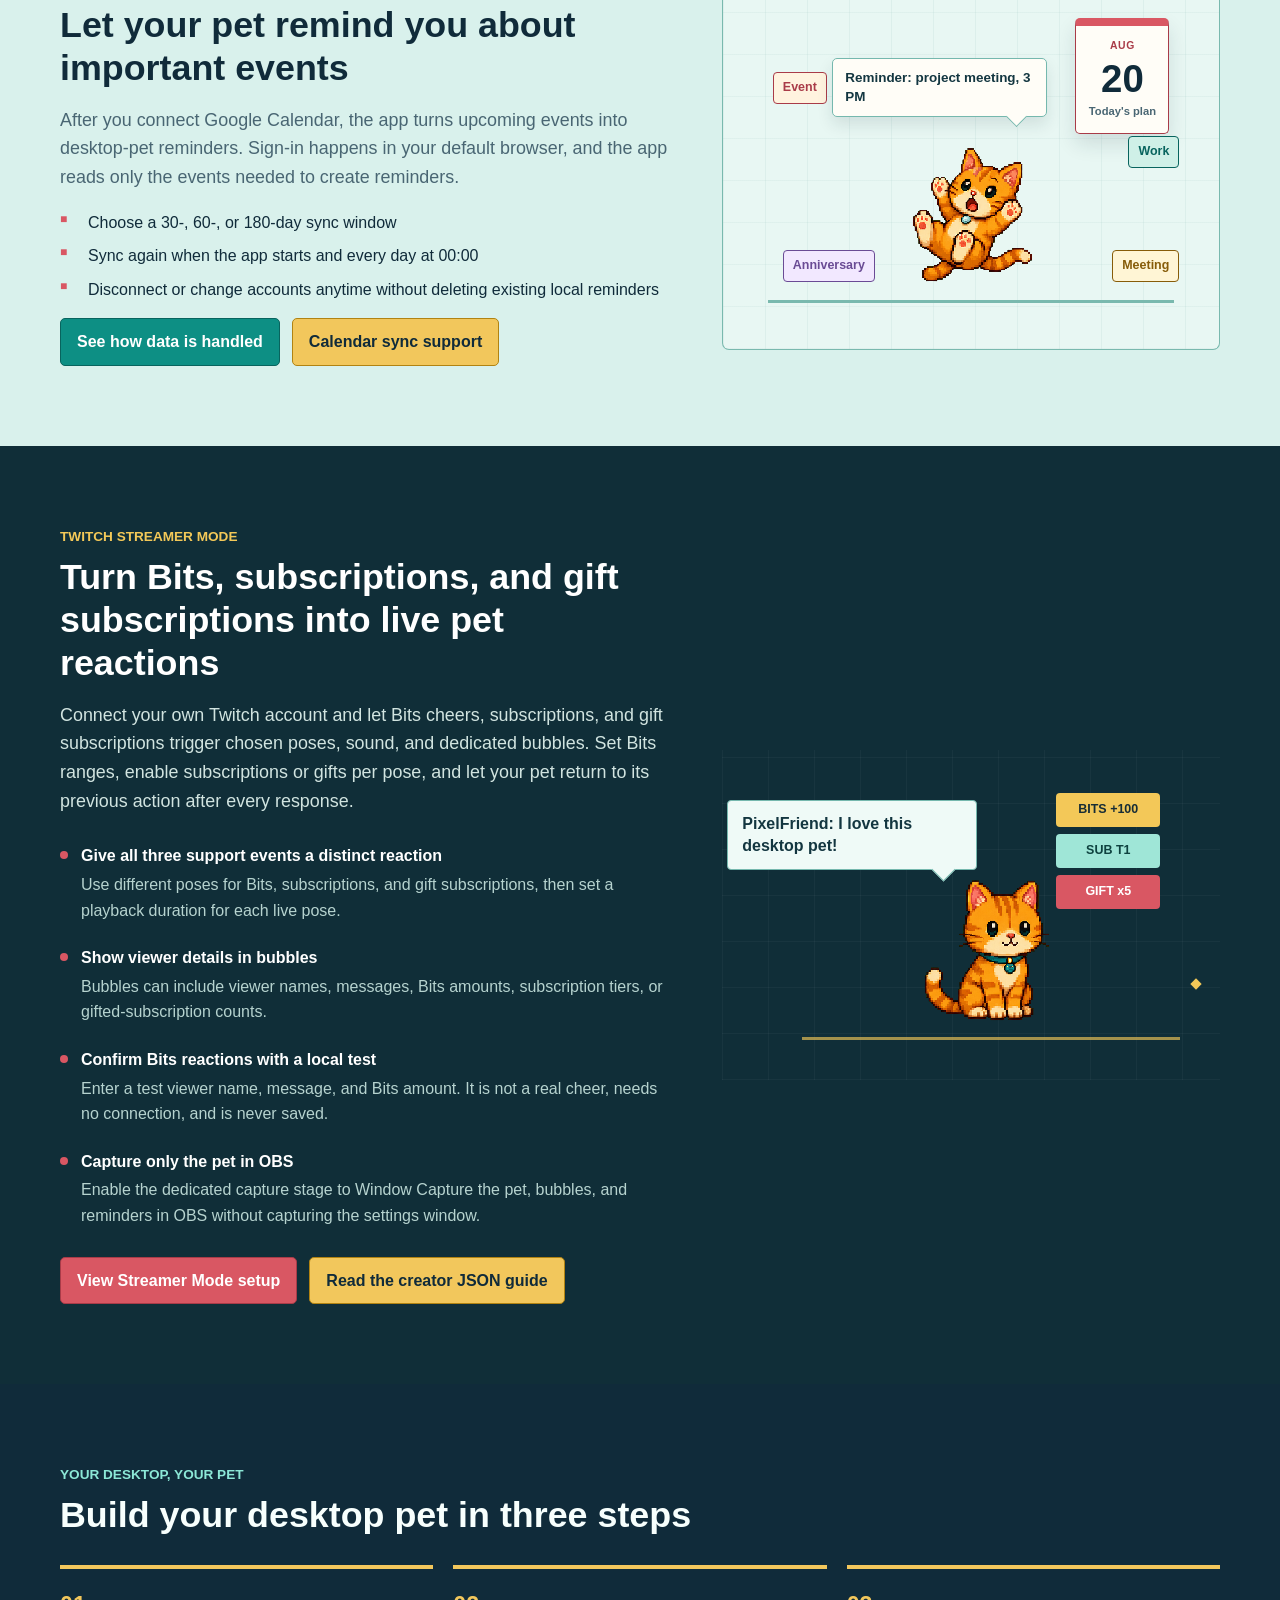
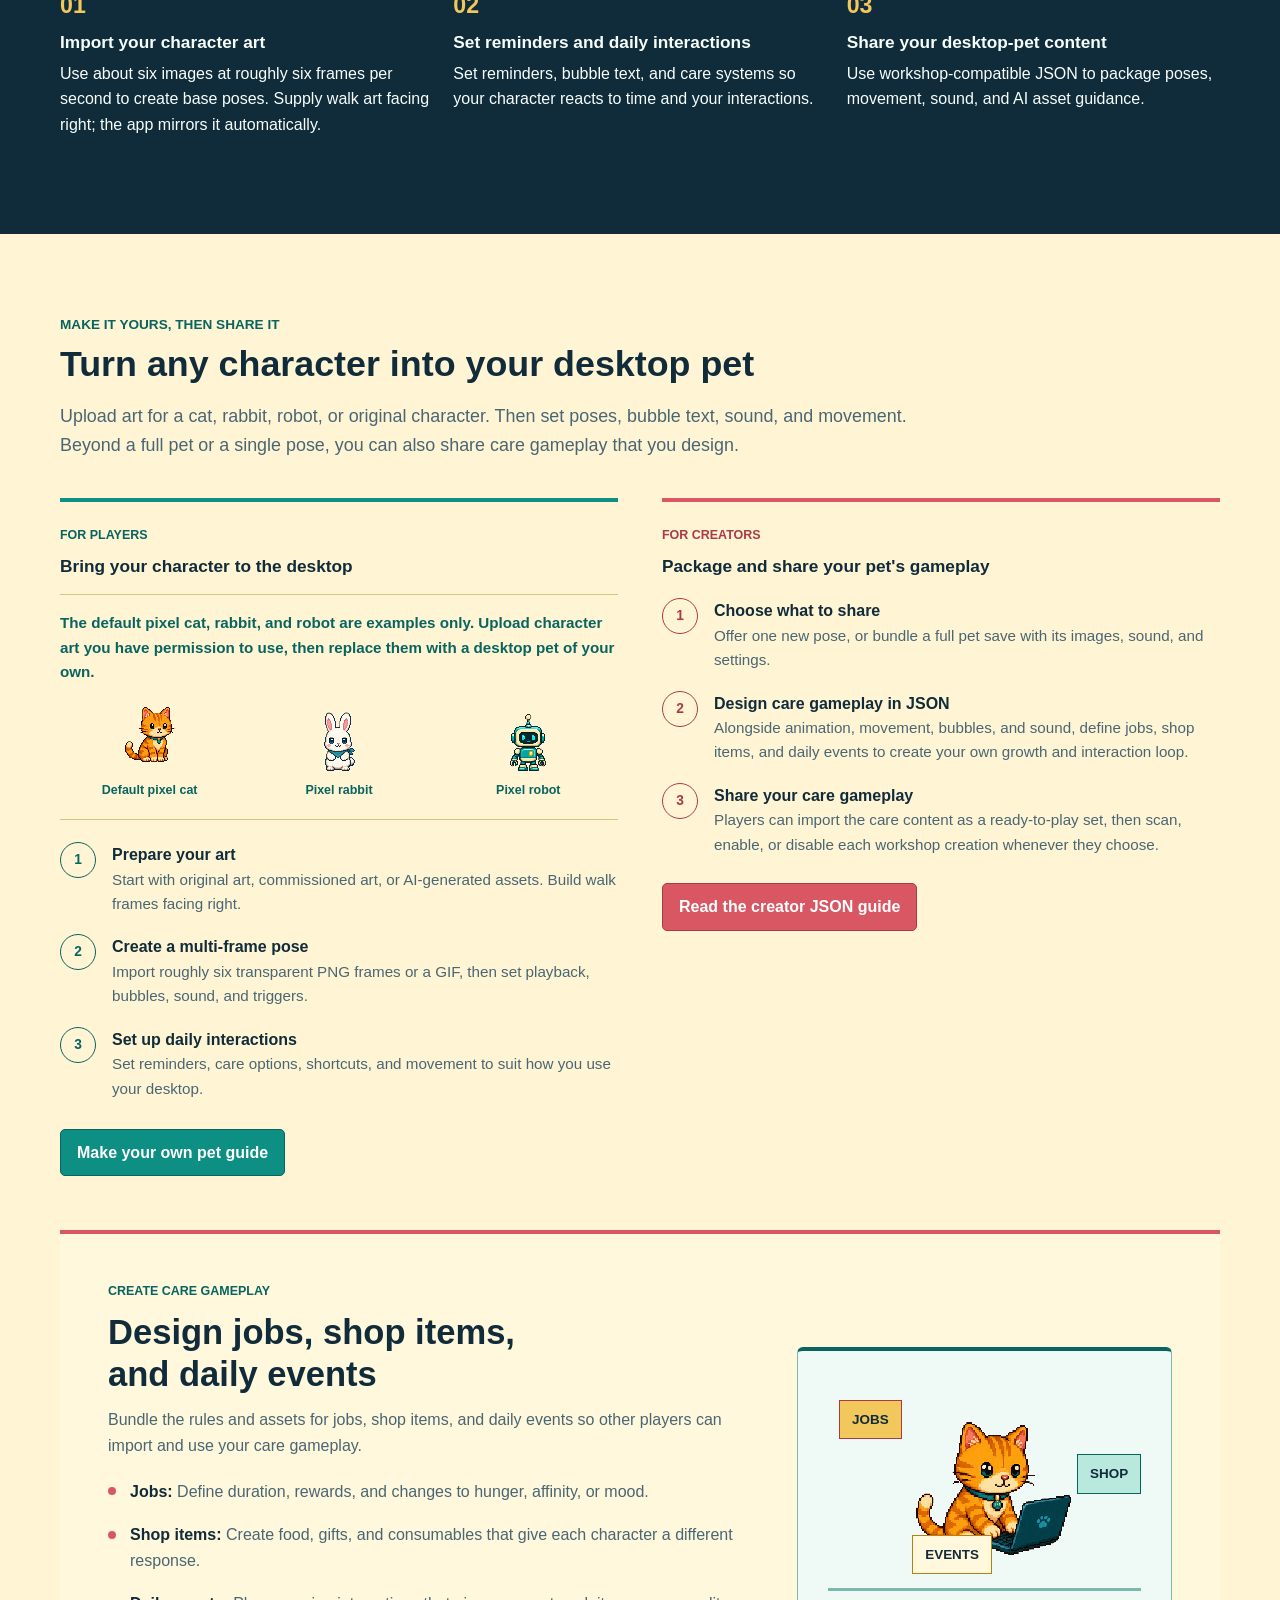
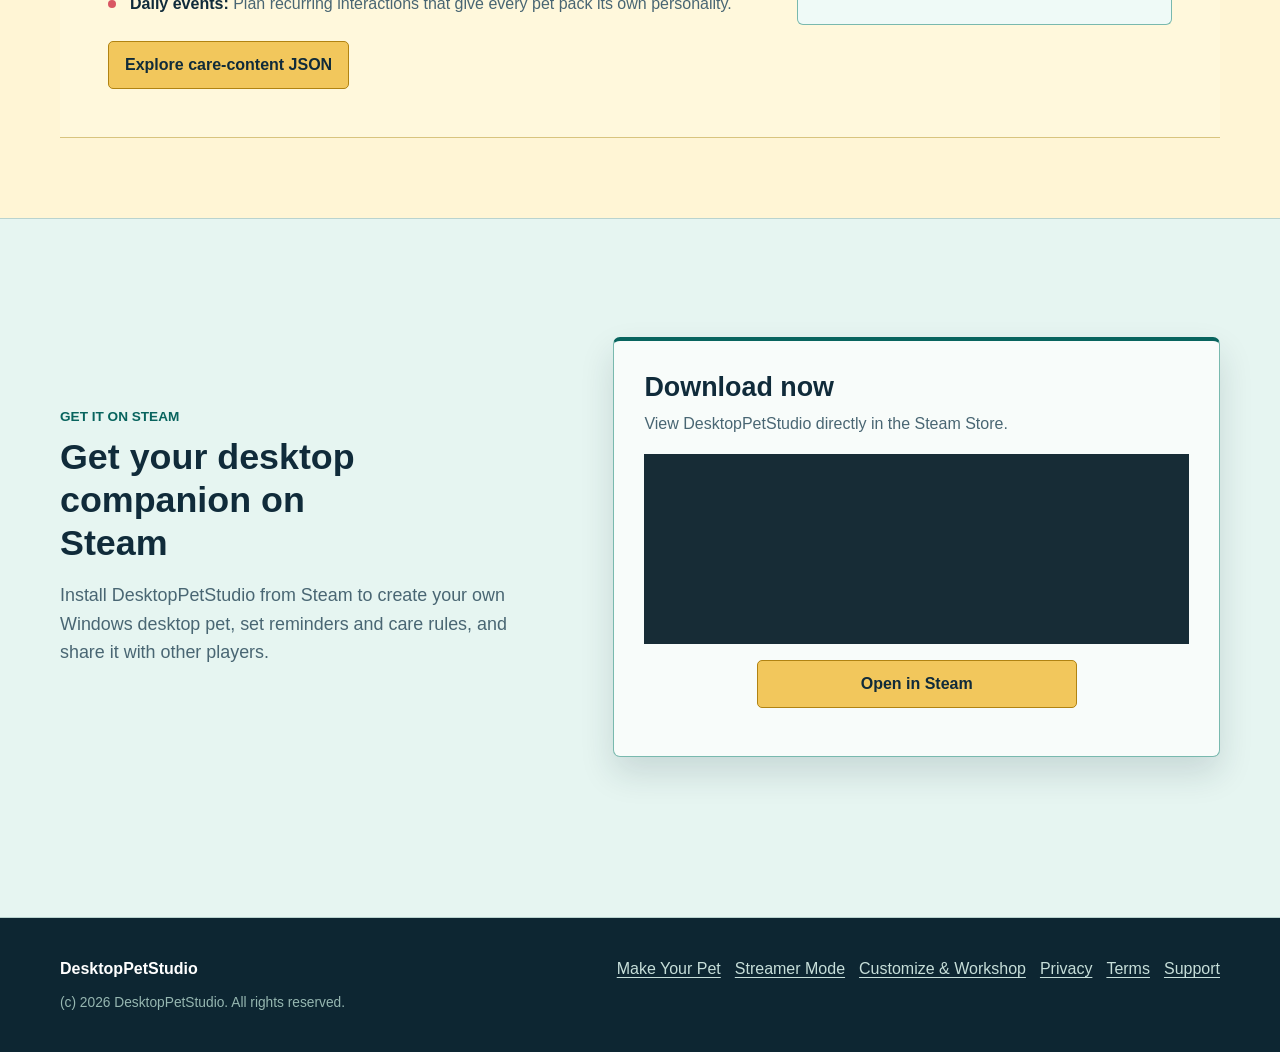
==== commit 4dfc8782: "Polish multilingual website copy" ====
--- a/index.html
+++ b/index.html
@@ -144,11 +144,11 @@
         <p class="lead">上傳角色素材後，就能設定動作、提醒和日常互動，讓桌寵配合你的使用習慣。</p>
         <div class="feature-grid">
           <article class="feature-card"><div class="pose-animation pose-animation-walk" role="img" aria-label="像素貓走路姿勢"><img src="assets/images/pose-animations/walk/walk_01.png" alt=""><img src="assets/images/pose-animations/walk/walk_02.png" alt=""><img src="assets/images/pose-animations/walk/walk_03.png" alt=""><img src="assets/images/pose-animations/walk/walk_04.png" alt=""><img src="assets/images/pose-animations/walk/walk_05.png" alt=""><img src="assets/images/pose-animations/walk/walk_06.png" alt=""></div><div><h3>姿勢工作台</h3><p>上傳 PNG 或 GIF 動畫，設定拖曳、走動、休息、攀附與下墜等姿勢。</p></div></article>
-          <article class="feature-card"><div class="pose-animation pose-animation-fall" role="img" aria-label="像素貓下墜姿勢"><img src="assets/images/pose-animations/fall/fall_01.png" alt=""><img src="assets/images/pose-animations/fall/fall_02.png" alt=""><img src="assets/images/pose-animations/fall/fall_03.png" alt=""><img src="assets/images/pose-animations/fall/fall_04.png" alt=""><img src="assets/images/pose-animations/fall/fall_05.png" alt=""><img src="assets/images/pose-animations/fall/fall_06.png" alt=""></div><div><h3>有生命的移動</h3><p>走動可隨機延伸至左右邊界，自動鏡像朝向；掉落後也會有自然的小彈跳。</p></div></article>
-          <article class="feature-card"><div class="pose-animation pose-animation-idle" role="img" aria-label="像素貓原地休息姿勢"><img src="assets/images/pose-animations/idle/idle_01.png" alt=""><img src="assets/images/pose-animations/idle/idle_02.png" alt=""><img src="assets/images/pose-animations/idle/idle_03.png" alt=""><img src="assets/images/pose-animations/idle/idle_04.png" alt=""><img src="assets/images/pose-animations/idle/idle_05.png" alt=""><img src="assets/images/pose-animations/idle/idle_06.png" alt=""></div><div><h3>提醒陪伴</h3><p>鬧鐘、行事曆、倒數計時與任務清單，都能搭配姿勢、氣泡、音效與全螢幕提醒。</p></div></article>
-          <article class="feature-card"><div class="pose-animation pose-animation-focus" role="img" aria-label="像素貓專注姿勢"><img src="assets/images/pose-animations/focus/focus_01.png" alt=""><img src="assets/images/pose-animations/focus/focus_02.png" alt=""><img src="assets/images/pose-animations/focus/focus_03.png" alt=""><img src="assets/images/pose-animations/focus/focus_04.png" alt=""><img src="assets/images/pose-animations/focus/focus_05.png" alt=""><img src="assets/images/pose-animations/focus/focus_06.png" alt=""></div><div><h3>照顧日常</h3><p>透過工作、商城與背包照顧飽食度、親合度與心情，換來更有個性的回應。</p></div></article>
-          <article class="feature-card"><div class="pose-animation pose-animation-drag" role="img" aria-label="左鍵提起像素貓姿勢"><img src="assets/images/pose-animations/drag/drag_01.png" alt=""><img src="assets/images/pose-animations/drag/drag_02.png" alt=""><img src="assets/images/pose-animations/drag/drag_03.png" alt=""><img src="assets/images/pose-animations/drag/drag_04.png" alt=""><img src="assets/images/pose-animations/drag/drag_05.png" alt=""><img src="assets/images/pose-animations/drag/drag_06.png" alt=""></div><div><h3>專注與免打擾</h3><p>固定專注模式可停在你指定的位置；免打擾與快捷鍵讓陪伴不打斷重要時刻。</p></div></article>
-          <article class="feature-card"><div class="pose-animation pose-animation-screen-top" role="img" aria-label="像素貓攀附螢幕姿勢"><img src="assets/images/pose-animations/screen_top/screen_top_01.png" alt=""><img src="assets/images/pose-animations/screen_top/screen_top_02.png" alt=""><img src="assets/images/pose-animations/screen_top/screen_top_03.png" alt=""><img src="assets/images/pose-animations/screen_top/screen_top_04.png" alt=""><img src="assets/images/pose-animations/screen_top/screen_top_05.png" alt=""><img src="assets/images/pose-animations/screen_top/screen_top_06.png" alt=""></div><div><h3>AI 與工作坊素材</h3><p>內建 AI 素材助手與創作者 JSON 格式，讓新姿勢、文字與互動方式能被清楚分享。</p></div></article>
+          <article class="feature-card"><div class="pose-animation pose-animation-fall" role="img" aria-label="像素貓下墜姿勢"><img src="assets/images/pose-animations/fall/fall_01.png" alt=""><img src="assets/images/pose-animations/fall/fall_02.png" alt=""><img src="assets/images/pose-animations/fall/fall_03.png" alt=""><img src="assets/images/pose-animations/fall/fall_04.png" alt=""><img src="assets/images/pose-animations/fall/fall_05.png" alt=""><img src="assets/images/pose-animations/fall/fall_06.png" alt=""></div><div><h3>走動、轉向與落地</h3><p>走動可隨機延伸至左右邊界，自動鏡像朝向；掉落後也會有自然的小彈跳。</p></div></article>
+          <article class="feature-card"><div class="pose-animation pose-animation-idle" role="img" aria-label="像素貓原地休息姿勢"><img src="assets/images/pose-animations/idle/idle_01.png" alt=""><img src="assets/images/pose-animations/idle/idle_02.png" alt=""><img src="assets/images/pose-animations/idle/idle_03.png" alt=""><img src="assets/images/pose-animations/idle/idle_04.png" alt=""><img src="assets/images/pose-animations/idle/idle_05.png" alt=""><img src="assets/images/pose-animations/idle/idle_06.png" alt=""></div><div><h3>鬧鐘與行程提醒</h3><p>鬧鐘、行事曆、倒數計時與任務清單，都能搭配姿勢、氣泡、音效與全螢幕提醒。</p></div></article>
+          <article class="feature-card"><div class="pose-animation pose-animation-focus" role="img" aria-label="像素貓專注姿勢"><img src="assets/images/pose-animations/focus/focus_01.png" alt=""><img src="assets/images/pose-animations/focus/focus_02.png" alt=""><img src="assets/images/pose-animations/focus/focus_03.png" alt=""><img src="assets/images/pose-animations/focus/focus_04.png" alt=""><img src="assets/images/pose-animations/focus/focus_05.png" alt=""><img src="assets/images/pose-animations/focus/focus_06.png" alt=""></div><div><h3>照顧日常</h3><p>透過工作、商城與背包調整桌寵的飽食度、親合度與心情，桌寵會依狀態做出不同回應。</p></div></article>
+          <article class="feature-card"><div class="pose-animation pose-animation-drag" role="img" aria-label="左鍵提起像素貓姿勢"><img src="assets/images/pose-animations/drag/drag_01.png" alt=""><img src="assets/images/pose-animations/drag/drag_02.png" alt=""><img src="assets/images/pose-animations/drag/drag_03.png" alt=""><img src="assets/images/pose-animations/drag/drag_04.png" alt=""><img src="assets/images/pose-animations/drag/drag_05.png" alt=""><img src="assets/images/pose-animations/drag/drag_06.png" alt=""></div><div><h3>專注與免打擾</h3><p>固定專注模式讓桌寵停在指定位置，也可搭配免打擾與快捷鍵設定。</p></div></article>
+          <article class="feature-card"><div class="pose-animation pose-animation-screen-top" role="img" aria-label="像素貓攀附螢幕姿勢"><img src="assets/images/pose-animations/screen_top/screen_top_01.png" alt=""><img src="assets/images/pose-animations/screen_top/screen_top_02.png" alt=""><img src="assets/images/pose-animations/screen_top/screen_top_03.png" alt=""><img src="assets/images/pose-animations/screen_top/screen_top_04.png" alt=""><img src="assets/images/pose-animations/screen_top/screen_top_05.png" alt=""><img src="assets/images/pose-animations/screen_top/screen_top_06.png" alt=""></div><div><h3>AI 與工作坊素材</h3><p>用 AI 素材助手準備角色素材提示，再用創作者 JSON 格式分享姿勢、文字與互動設定。</p></div></article>
         </div>
       </div>
       <div class="section-inner" data-lang-content="zh-Hans" hidden>
@@ -157,11 +157,11 @@
         <p class="lead">上传角色素材后，就能设置动作、提醒和日常互动，让桌宠配合你的使用习惯。</p>
         <div class="feature-grid">
           <article class="feature-card"><div class="pose-animation pose-animation-walk" role="img" aria-label="像素猫走路姿势"><img src="assets/images/pose-animations/walk/walk_01.png" alt=""><img src="assets/images/pose-animations/walk/walk_02.png" alt=""><img src="assets/images/pose-animations/walk/walk_03.png" alt=""><img src="assets/images/pose-animations/walk/walk_04.png" alt=""><img src="assets/images/pose-animations/walk/walk_05.png" alt=""><img src="assets/images/pose-animations/walk/walk_06.png" alt=""></div><div><h3>姿势工作台</h3><p>上传 PNG 或 GIF 动画，设置拖曳、走动、休息、攀附与下坠等姿势。</p></div></article>
-          <article class="feature-card"><div class="pose-animation pose-animation-fall" role="img" aria-label="像素猫下坠姿势"><img src="assets/images/pose-animations/fall/fall_01.png" alt=""><img src="assets/images/pose-animations/fall/fall_02.png" alt=""><img src="assets/images/pose-animations/fall/fall_03.png" alt=""><img src="assets/images/pose-animations/fall/fall_04.png" alt=""><img src="assets/images/pose-animations/fall/fall_05.png" alt=""><img src="assets/images/pose-animations/fall/fall_06.png" alt=""></div><div><h3>有生命的移动</h3><p>走动可随机延伸至左右边界，自动镜像朝向；掉落后也会有自然的小弹跳。</p></div></article>
-          <article class="feature-card"><div class="pose-animation pose-animation-idle" role="img" aria-label="像素猫原地休息姿势"><img src="assets/images/pose-animations/idle/idle_01.png" alt=""><img src="assets/images/pose-animations/idle/idle_02.png" alt=""><img src="assets/images/pose-animations/idle/idle_03.png" alt=""><img src="assets/images/pose-animations/idle/idle_04.png" alt=""><img src="assets/images/pose-animations/idle/idle_05.png" alt=""><img src="assets/images/pose-animations/idle/idle_06.png" alt=""></div><div><h3>提醒陪伴</h3><p>闹钟、日历、倒数计时与任务清单，都能搭配姿势、气泡、音效与全屏提醒。</p></div></article>
-          <article class="feature-card"><div class="pose-animation pose-animation-focus" role="img" aria-label="像素猫专注姿势"><img src="assets/images/pose-animations/focus/focus_01.png" alt=""><img src="assets/images/pose-animations/focus/focus_02.png" alt=""><img src="assets/images/pose-animations/focus/focus_03.png" alt=""><img src="assets/images/pose-animations/focus/focus_04.png" alt=""><img src="assets/images/pose-animations/focus/focus_05.png" alt=""><img src="assets/images/pose-animations/focus/focus_06.png" alt=""></div><div><h3>照顾日常</h3><p>透过工作、商城与背包照顾饱食度、亲合度与心情，换来更有个性的回应。</p></div></article>
-          <article class="feature-card"><div class="pose-animation pose-animation-drag" role="img" aria-label="左键提起像素猫姿势"><img src="assets/images/pose-animations/drag/drag_01.png" alt=""><img src="assets/images/pose-animations/drag/drag_02.png" alt=""><img src="assets/images/pose-animations/drag/drag_03.png" alt=""><img src="assets/images/pose-animations/drag/drag_04.png" alt=""><img src="assets/images/pose-animations/drag/drag_05.png" alt=""><img src="assets/images/pose-animations/drag/drag_06.png" alt=""></div><div><h3>专注与免打扰</h3><p>固定专注模式可停在你指定的位置；免打扰与快捷键让陪伴不打断重要时刻。</p></div></article>
-          <article class="feature-card"><div class="pose-animation pose-animation-screen-top" role="img" aria-label="像素猫攀附屏幕姿势"><img src="assets/images/pose-animations/screen_top/screen_top_01.png" alt=""><img src="assets/images/pose-animations/screen_top/screen_top_02.png" alt=""><img src="assets/images/pose-animations/screen_top/screen_top_03.png" alt=""><img src="assets/images/pose-animations/screen_top/screen_top_04.png" alt=""><img src="assets/images/pose-animations/screen_top/screen_top_05.png" alt=""><img src="assets/images/pose-animations/screen_top/screen_top_06.png" alt=""></div><div><h3>AI 与创意工坊素材</h3><p>内置 AI 素材助手与创作者 JSON 格式，让新姿势、文字与互动方式能被清楚分享。</p></div></article>
+          <article class="feature-card"><div class="pose-animation pose-animation-fall" role="img" aria-label="像素猫下坠姿势"><img src="assets/images/pose-animations/fall/fall_01.png" alt=""><img src="assets/images/pose-animations/fall/fall_02.png" alt=""><img src="assets/images/pose-animations/fall/fall_03.png" alt=""><img src="assets/images/pose-animations/fall/fall_04.png" alt=""><img src="assets/images/pose-animations/fall/fall_05.png" alt=""><img src="assets/images/pose-animations/fall/fall_06.png" alt=""></div><div><h3>走动、转向与落地</h3><p>走动可随机延伸至左右边界，自动镜像朝向；掉落后也会有自然的小弹跳。</p></div></article>
+          <article class="feature-card"><div class="pose-animation pose-animation-idle" role="img" aria-label="像素猫原地休息姿势"><img src="assets/images/pose-animations/idle/idle_01.png" alt=""><img src="assets/images/pose-animations/idle/idle_02.png" alt=""><img src="assets/images/pose-animations/idle/idle_03.png" alt=""><img src="assets/images/pose-animations/idle/idle_04.png" alt=""><img src="assets/images/pose-animations/idle/idle_05.png" alt=""><img src="assets/images/pose-animations/idle/idle_06.png" alt=""></div><div><h3>闹钟与日程提醒</h3><p>闹钟、日历、倒数计时与任务清单，都能搭配姿势、气泡、音效与全屏提醒。</p></div></article>
+          <article class="feature-card"><div class="pose-animation pose-animation-focus" role="img" aria-label="像素猫专注姿势"><img src="assets/images/pose-animations/focus/focus_01.png" alt=""><img src="assets/images/pose-animations/focus/focus_02.png" alt=""><img src="assets/images/pose-animations/focus/focus_03.png" alt=""><img src="assets/images/pose-animations/focus/focus_04.png" alt=""><img src="assets/images/pose-animations/focus/focus_05.png" alt=""><img src="assets/images/pose-animations/focus/focus_06.png" alt=""></div><div><h3>照顾日常</h3><p>通过工作、商城与背包调整桌宠的饱食度、亲合度与心情，桌宠会根据状态做出不同回应。</p></div></article>
+          <article class="feature-card"><div class="pose-animation pose-animation-drag" role="img" aria-label="左键提起像素猫姿势"><img src="assets/images/pose-animations/drag/drag_01.png" alt=""><img src="assets/images/pose-animations/drag/drag_02.png" alt=""><img src="assets/images/pose-animations/drag/drag_03.png" alt=""><img src="assets/images/pose-animations/drag/drag_04.png" alt=""><img src="assets/images/pose-animations/drag/drag_05.png" alt=""><img src="assets/images/pose-animations/drag/drag_06.png" alt=""></div><div><h3>专注与免打扰</h3><p>固定专注模式让桌宠停在指定位置，也可搭配免打扰与快捷键设置。</p></div></article>
+          <article class="feature-card"><div class="pose-animation pose-animation-screen-top" role="img" aria-label="像素猫攀附屏幕姿势"><img src="assets/images/pose-animations/screen_top/screen_top_01.png" alt=""><img src="assets/images/pose-animations/screen_top/screen_top_02.png" alt=""><img src="assets/images/pose-animations/screen_top/screen_top_03.png" alt=""><img src="assets/images/pose-animations/screen_top/screen_top_04.png" alt=""><img src="assets/images/pose-animations/screen_top/screen_top_05.png" alt=""><img src="assets/images/pose-animations/screen_top/screen_top_06.png" alt=""></div><div><h3>AI 与创意工坊素材</h3><p>用 AI 素材助手准备角色素材提示，再用创作者 JSON 格式分享姿势、文字与互动设置。</p></div></article>
         </div>
       </div>
       <div class="section-inner" data-lang-content="en" hidden>
@@ -170,11 +170,11 @@
         <p class="lead">Upload character art, then set up poses, reminders, and daily interactions to fit the way you use your computer.</p>
         <div class="feature-grid">
           <article class="feature-card"><div class="pose-animation pose-animation-walk" role="img" aria-label="Pixel cat walking pose"><img src="assets/images/pose-animations/walk/walk_01.png" alt=""><img src="assets/images/pose-animations/walk/walk_02.png" alt=""><img src="assets/images/pose-animations/walk/walk_03.png" alt=""><img src="assets/images/pose-animations/walk/walk_04.png" alt=""><img src="assets/images/pose-animations/walk/walk_05.png" alt=""><img src="assets/images/pose-animations/walk/walk_06.png" alt=""></div><div><h3>Pose studio</h3><p>Upload PNG or GIF animation and define drag, walking, resting, edge-clinging, and falling poses.</p></div></article>
-          <article class="feature-card"><div class="pose-animation pose-animation-fall" role="img" aria-label="Pixel cat falling pose"><img src="assets/images/pose-animations/fall/fall_01.png" alt=""><img src="assets/images/pose-animations/fall/fall_02.png" alt=""><img src="assets/images/pose-animations/fall/fall_03.png" alt=""><img src="assets/images/pose-animations/fall/fall_04.png" alt=""><img src="assets/images/pose-animations/fall/fall_05.png" alt=""><img src="assets/images/pose-animations/fall/fall_06.png" alt=""></div><div><h3>Movement with life</h3><p>Walking reaches both desktop edges, mirrors direction automatically, and lands with a gentle little bounce.</p></div></article>
-          <article class="feature-card"><div class="pose-animation pose-animation-idle" role="img" aria-label="Pixel cat idle pose"><img src="assets/images/pose-animations/idle/idle_01.png" alt=""><img src="assets/images/pose-animations/idle/idle_02.png" alt=""><img src="assets/images/pose-animations/idle/idle_03.png" alt=""><img src="assets/images/pose-animations/idle/idle_04.png" alt=""><img src="assets/images/pose-animations/idle/idle_05.png" alt=""><img src="assets/images/pose-animations/idle/idle_06.png" alt=""></div><div><h3>Reminders with company</h3><p>Alarms, calendar events, timers, and task lists can all use a pose, bubble, sound, and fullscreen alert.</p></div></article>
-          <article class="feature-card"><div class="pose-animation pose-animation-focus" role="img" aria-label="Pixel cat focus pose"><img src="assets/images/pose-animations/focus/focus_01.png" alt=""><img src="assets/images/pose-animations/focus/focus_02.png" alt=""><img src="assets/images/pose-animations/focus/focus_03.png" alt=""><img src="assets/images/pose-animations/focus/focus_04.png" alt=""><img src="assets/images/pose-animations/focus/focus_05.png" alt=""><img src="assets/images/pose-animations/focus/focus_06.png" alt=""></div><div><h3>Everyday care</h3><p>Use work, the shop, and your inventory to care for hunger, affinity, and mood with more personal reactions.</p></div></article>
-          <article class="feature-card"><div class="pose-animation pose-animation-drag" role="img" aria-label="Pixel cat lifted by the left mouse button"><img src="assets/images/pose-animations/drag/drag_01.png" alt=""><img src="assets/images/pose-animations/drag/drag_02.png" alt=""><img src="assets/images/pose-animations/drag/drag_03.png" alt=""><img src="assets/images/pose-animations/drag/drag_04.png" alt=""><img src="assets/images/pose-animations/drag/drag_05.png" alt=""><img src="assets/images/pose-animations/drag/drag_06.png" alt=""></div><div><h3>Focus and quiet time</h3><p>Focus mode stays where you place it, while do-not-disturb rules and shortcuts protect important moments.</p></div></article>
-          <article class="feature-card"><div class="pose-animation pose-animation-screen-top" role="img" aria-label="Pixel cat clinging to a screen"><img src="assets/images/pose-animations/screen_top/screen_top_01.png" alt=""><img src="assets/images/pose-animations/screen_top/screen_top_02.png" alt=""><img src="assets/images/pose-animations/screen_top/screen_top_03.png" alt=""><img src="assets/images/pose-animations/screen_top/screen_top_04.png" alt=""><img src="assets/images/pose-animations/screen_top/screen_top_05.png" alt=""><img src="assets/images/pose-animations/screen_top/screen_top_06.png" alt=""></div><div><h3>AI and workshop-ready art</h3><p>The AI Asset Helper and creator JSON format make it clear how to share poses, words, and new interactions.</p></div></article>
+          <article class="feature-card"><div class="pose-animation pose-animation-fall" role="img" aria-label="Pixel cat falling pose"><img src="assets/images/pose-animations/fall/fall_01.png" alt=""><img src="assets/images/pose-animations/fall/fall_02.png" alt=""><img src="assets/images/pose-animations/fall/fall_03.png" alt=""><img src="assets/images/pose-animations/fall/fall_04.png" alt=""><img src="assets/images/pose-animations/fall/fall_05.png" alt=""><img src="assets/images/pose-animations/fall/fall_06.png" alt=""></div><div><h3>Walking, turning, and landing</h3><p>Walking reaches both desktop edges, mirrors direction automatically, and lands with a gentle little bounce.</p></div></article>
+          <article class="feature-card"><div class="pose-animation pose-animation-idle" role="img" aria-label="Pixel cat idle pose"><img src="assets/images/pose-animations/idle/idle_01.png" alt=""><img src="assets/images/pose-animations/idle/idle_02.png" alt=""><img src="assets/images/pose-animations/idle/idle_03.png" alt=""><img src="assets/images/pose-animations/idle/idle_04.png" alt=""><img src="assets/images/pose-animations/idle/idle_05.png" alt=""><img src="assets/images/pose-animations/idle/idle_06.png" alt=""></div><div><h3>Alarms and event reminders</h3><p>Alarms, calendar events, timers, and task lists can all use a pose, bubble, sound, and fullscreen alert.</p></div></article>
+          <article class="feature-card"><div class="pose-animation pose-animation-focus" role="img" aria-label="Pixel cat focus pose"><img src="assets/images/pose-animations/focus/focus_01.png" alt=""><img src="assets/images/pose-animations/focus/focus_02.png" alt=""><img src="assets/images/pose-animations/focus/focus_03.png" alt=""><img src="assets/images/pose-animations/focus/focus_04.png" alt=""><img src="assets/images/pose-animations/focus/focus_05.png" alt=""><img src="assets/images/pose-animations/focus/focus_06.png" alt=""></div><div><h3>Everyday care</h3><p>Jobs, shop items, and inventory affect your pet's hunger, affinity, and mood. Its reactions change with these states.</p></div></article>
+          <article class="feature-card"><div class="pose-animation pose-animation-drag" role="img" aria-label="Pixel cat lifted by the left mouse button"><img src="assets/images/pose-animations/drag/drag_01.png" alt=""><img src="assets/images/pose-animations/drag/drag_02.png" alt=""><img src="assets/images/pose-animations/drag/drag_03.png" alt=""><img src="assets/images/pose-animations/drag/drag_04.png" alt=""><img src="assets/images/pose-animations/drag/drag_05.png" alt=""><img src="assets/images/pose-animations/drag/drag_06.png" alt=""></div><div><h3>Focus and quiet time</h3><p>Keep your pet in a chosen spot with Focus Mode, and adjust do-not-disturb settings and shortcuts to suit you.</p></div></article>
+          <article class="feature-card"><div class="pose-animation pose-animation-screen-top" role="img" aria-label="Pixel cat clinging to a screen"><img src="assets/images/pose-animations/screen_top/screen_top_01.png" alt=""><img src="assets/images/pose-animations/screen_top/screen_top_02.png" alt=""><img src="assets/images/pose-animations/screen_top/screen_top_03.png" alt=""><img src="assets/images/pose-animations/screen_top/screen_top_04.png" alt=""><img src="assets/images/pose-animations/screen_top/screen_top_05.png" alt=""><img src="assets/images/pose-animations/screen_top/screen_top_06.png" alt=""></div><div><h3>AI and workshop-ready art</h3><p>Prepare art prompts with AI Asset Helper, then use creator JSON to share poses, text, and interaction settings.</p></div></article>
         </div>
       </div>
     </section>
@@ -196,15 +196,15 @@
 
     <section class="section section-dark streamer-section" id="streamer-mode">
       <div class="section-inner split streamer-layout" data-lang-content="zh-Hant">
-        <div><p class="section-kicker">TWITCH 實況主模式</p><h2>讓 Bits、訂閱與贈送訂閱，都變成桌上的角色反應</h2><p class="lead">連接你自己的 Twitch 後，觀眾送出的 Bits、一般訂閱與贈送訂閱都能觸發指定姿勢、音效與專屬氣泡。Bits 可設定金額區間；訂閱與贈送訂閱可在每個姿勢分別開啟，結束後桌寵會自動回到原本動作。</p><ul class="streamer-points"><li><strong>三種支持事件，各有專屬反應</strong><span>用不同姿勢回應 Bits、一般訂閱或贈送訂閱，並為每個直播姿勢設定播放秒數。</span></li><li><strong>把觀眾帶進氣泡</strong><span>氣泡可帶入觀眾暱稱、訊息、Bits 金額、訂閱層級或贈送數量，讓每次互動都有個人感。</span></li><li><strong>先用本機測試 Bits 效果</strong><span>直接填入測試暱稱、訊息和 Bits；不會真的斗內、不需先連線，也不會保存測試事件。</span></li><li><strong>搭配 OBS 只擷取桌寵</strong><span>啟用專用擷取舞台後，可在 OBS 視窗擷取桌寵、氣泡與提醒，不會擷取設定視窗。</span></li></ul><div class="button-row"><a class="button button-primary" href="streamer-mode.html">查看實況模式設定教學</a><a class="button button-secondary" href="creator-json.html">查看創作者 JSON 指南</a></div></div>
+        <div><p class="section-kicker">TWITCH 實況主模式</p><h2>讓 Bits、訂閱與贈送訂閱，都變成桌上的角色反應</h2><p class="lead">連接你自己的 Twitch 後，觀眾送出的 Bits、一般訂閱與贈送訂閱都能觸發指定姿勢、音效與專屬氣泡。Bits 可設定金額區間；訂閱與贈送訂閱可在每個姿勢分別開啟，結束後桌寵會自動回到原本動作。</p><ul class="streamer-points"><li><strong>三種支持事件，各有專屬反應</strong><span>用不同姿勢回應 Bits、一般訂閱或贈送訂閱，並為每個直播姿勢設定播放秒數。</span></li><li><strong>在氣泡顯示觀眾資訊</strong><span>氣泡可帶入觀眾暱稱、訊息、Bits 金額、訂閱層級或贈送數量。</span></li><li><strong>先用本機測試 Bits 效果</strong><span>直接填入測試暱稱、訊息和 Bits；不會真的斗內、不需先連線，也不會保存測試事件。</span></li><li><strong>搭配 OBS 只擷取桌寵</strong><span>啟用專用擷取舞台後，可在 OBS 視窗擷取桌寵、氣泡與提醒，不會擷取設定視窗。</span></li></ul><div class="button-row"><a class="button button-primary" href="streamer-mode.html">查看實況模式設定教學</a><a class="button button-secondary" href="creator-json.html">查看創作者 JSON 指南</a></div></div>
         <div class="streamer-scene" aria-hidden="true"><div class="streamer-event-stack"><span class="streamer-chip streamer-chip-bits">BITS +100</span><span class="streamer-chip streamer-chip-sub">訂閱 T1</span><span class="streamer-chip streamer-chip-gift">贈訂 x5</span></div><span class="streamer-bubble">PixelFriend：好喜歡這隻桌寵！</span><div class="pose-animation streamer-pet"><img src="assets/images/pose-animations/idle/idle_01.png" alt=""><img src="assets/images/pose-animations/idle/idle_02.png" alt=""><img src="assets/images/pose-animations/idle/idle_03.png" alt=""><img src="assets/images/pose-animations/idle/idle_04.png" alt=""><img src="assets/images/pose-animations/idle/idle_05.png" alt=""><img src="assets/images/pose-animations/idle/idle_06.png" alt=""></div><span class="streamer-spark streamer-spark-one"></span><span class="streamer-spark streamer-spark-two"></span></div>
       </div>
       <div class="section-inner split streamer-layout" data-lang-content="zh-Hans" hidden>
-        <div><p class="section-kicker">TWITCH 主播模式</p><h2>让 Bits、订阅与赠送订阅，都变成桌面的角色反应</h2><p class="lead">连接你自己的 Twitch 后，观众送出的 Bits、普通订阅与赠送订阅都能触发指定姿势、音效与专属气泡。Bits 可设置金额区间；订阅与赠送订阅可在每个姿势分别开启，结束后桌宠会自动回到原本动作。</p><ul class="streamer-points"><li><strong>三种支持事件，各有专属反应</strong><span>用不同姿势回应 Bits、普通订阅或赠送订阅，并为每个直播姿势设置播放秒数。</span></li><li><strong>把观众带进气泡</strong><span>气泡可带入观众昵称、留言、Bits 数量、订阅等级或赠送数量，让每次互动都有个人感。</span></li><li><strong>先用本地测试 Bits 效果</strong><span>直接填入测试昵称、消息和 Bits；不会真的打赏、不需先连接，也不会保存测试事件。</span></li><li><strong>搭配 OBS 只捕获桌宠</strong><span>启用专用捕获舞台后，可在 OBS 窗口捕获桌宠、气泡与提醒，不会捕获设置窗口。</span></li></ul><div class="button-row"><a class="button button-primary" href="streamer-mode.html">查看主播模式设置教学</a><a class="button button-secondary" href="creator-json.html">查看创作者 JSON 指南</a></div></div>
+        <div><p class="section-kicker">TWITCH 主播模式</p><h2>让 Bits、订阅与赠送订阅，都变成桌面的角色反应</h2><p class="lead">连接你自己的 Twitch 后，观众送出的 Bits、普通订阅与赠送订阅都能触发指定姿势、音效与专属气泡。Bits 可设置金额区间；订阅与赠送订阅可在每个姿势分别开启，结束后桌宠会自动回到原本动作。</p><ul class="streamer-points"><li><strong>三种支持事件，各有专属反应</strong><span>用不同姿势回应 Bits、普通订阅或赠送订阅，并为每个直播姿势设置播放秒数。</span></li><li><strong>在气泡显示观众信息</strong><span>气泡可带入观众昵称、留言、Bits 数量、订阅等级或赠送数量。</span></li><li><strong>先用本地测试 Bits 效果</strong><span>直接填入测试昵称、消息和 Bits；不会真的打赏、不需先连接，也不会保存测试事件。</span></li><li><strong>搭配 OBS 只捕获桌宠</strong><span>启用专用捕获舞台后，可在 OBS 窗口捕获桌宠、气泡与提醒，不会捕获设置窗口。</span></li></ul><div class="button-row"><a class="button button-primary" href="streamer-mode.html">查看主播模式设置教学</a><a class="button button-secondary" href="creator-json.html">查看创作者 JSON 指南</a></div></div>
         <div class="streamer-scene" aria-hidden="true"><div class="streamer-event-stack"><span class="streamer-chip streamer-chip-bits">BITS +100</span><span class="streamer-chip streamer-chip-sub">订阅 T1</span><span class="streamer-chip streamer-chip-gift">赠订 x5</span></div><span class="streamer-bubble">PixelFriend：好喜欢这只桌宠！</span><div class="pose-animation streamer-pet"><img src="assets/images/pose-animations/idle/idle_01.png" alt=""><img src="assets/images/pose-animations/idle/idle_02.png" alt=""><img src="assets/images/pose-animations/idle/idle_03.png" alt=""><img src="assets/images/pose-animations/idle/idle_04.png" alt=""><img src="assets/images/pose-animations/idle/idle_05.png" alt=""><img src="assets/images/pose-animations/idle/idle_06.png" alt=""></div><span class="streamer-spark streamer-spark-one"></span><span class="streamer-spark streamer-spark-two"></span></div>
       </div>
       <div class="section-inner split streamer-layout" data-lang-content="en" hidden>
-        <div><p class="section-kicker">TWITCH STREAMER MODE</p><h2>Turn Bits, subscriptions, and gift subscriptions into live pet reactions</h2><p class="lead">Connect your own Twitch account and let Bits cheers, subscriptions, and gift subscriptions trigger chosen poses, sound, and dedicated bubbles. Set Bits ranges, enable subscriptions or gifts per pose, and let your pet return to its previous action after every response.</p><ul class="streamer-points"><li><strong>Give all three support events a distinct reaction</strong><span>Use different poses for Bits, subscriptions, and gift subscriptions, then set a playback duration for each live pose.</span></li><li><strong>Bring viewers into the bubble</strong><span>Bubbles can include viewer names, messages, Bits amounts, subscription tiers, or gifted-subscription counts.</span></li><li><strong>Confirm Bits reactions with a local test</strong><span>Enter a test viewer name, message, and Bits amount. It is not a real cheer, needs no connection, and is never saved.</span></li><li><strong>Capture only the pet in OBS</strong><span>Enable the dedicated capture stage to Window Capture the pet, bubbles, and reminders in OBS without capturing the settings window.</span></li></ul><div class="button-row"><a class="button button-primary" href="streamer-mode.html">View Streamer Mode setup</a><a class="button button-secondary" href="creator-json.html">Read the creator JSON guide</a></div></div>
+        <div><p class="section-kicker">TWITCH STREAMER MODE</p><h2>Turn Bits, subscriptions, and gift subscriptions into live pet reactions</h2><p class="lead">Connect your own Twitch account and let Bits cheers, subscriptions, and gift subscriptions trigger chosen poses, sound, and dedicated bubbles. Set Bits ranges, enable subscriptions or gifts per pose, and let your pet return to its previous action after every response.</p><ul class="streamer-points"><li><strong>Give all three support events a distinct reaction</strong><span>Use different poses for Bits, subscriptions, and gift subscriptions, then set a playback duration for each live pose.</span></li><li><strong>Show viewer details in bubbles</strong><span>Bubbles can include viewer names, messages, Bits amounts, subscription tiers, or gifted-subscription counts.</span></li><li><strong>Confirm Bits reactions with a local test</strong><span>Enter a test viewer name, message, and Bits amount. It is not a real cheer, needs no connection, and is never saved.</span></li><li><strong>Capture only the pet in OBS</strong><span>Enable the dedicated capture stage to Window Capture the pet, bubbles, and reminders in OBS without capturing the settings window.</span></li></ul><div class="button-row"><a class="button button-primary" href="streamer-mode.html">View Streamer Mode setup</a><a class="button button-secondary" href="creator-json.html">Read the creator JSON guide</a></div></div>
         <div class="streamer-scene" aria-hidden="true"><div class="streamer-event-stack"><span class="streamer-chip streamer-chip-bits">BITS +100</span><span class="streamer-chip streamer-chip-sub">SUB T1</span><span class="streamer-chip streamer-chip-gift">GIFT x5</span></div><span class="streamer-bubble">PixelFriend: I love this desktop pet!</span><div class="pose-animation streamer-pet"><img src="assets/images/pose-animations/idle/idle_01.png" alt=""><img src="assets/images/pose-animations/idle/idle_02.png" alt=""><img src="assets/images/pose-animations/idle/idle_03.png" alt=""><img src="assets/images/pose-animations/idle/idle_04.png" alt=""><img src="assets/images/pose-animations/idle/idle_05.png" alt=""><img src="assets/images/pose-animations/idle/idle_06.png" alt=""></div><span class="streamer-spark streamer-spark-one"></span><span class="streamer-spark streamer-spark-two"></span></div>
       </div>
     </section>
@@ -227,11 +227,11 @@
         <h2>把任何角色做成你的桌寵</h2>
         <p class="lead">你可以上傳小貓、兔子、機器人或原創角色的圖片，設定姿勢、氣泡文字、音效和移動方式。除了完整桌寵或單一姿勢，也能把自己設計的照顧玩法打包分享給其他玩家。</p>
         <div class="creator-paths">
-          <article class="creator-path"><p class="creator-path-kicker">FOR PLAYERS</p><h3>把角色帶進桌面</h3><div class="creator-character-inline"><p>預設像素貓、兔子和機器人都只是範例。上傳你有使用權的角色素材，就能替換成專屬的桌面寵物。</p><div class="creator-character-choices"><div><div class="pose-animation pose-animation-idle" role="img" aria-label="預設像素貓六幀動畫"><img src="assets/images/pose-animations/idle/idle_01.png" alt=""><img src="assets/images/pose-animations/idle/idle_02.png" alt=""><img src="assets/images/pose-animations/idle/idle_03.png" alt=""><img src="assets/images/pose-animations/idle/idle_04.png" alt=""><img src="assets/images/pose-animations/idle/idle_05.png" alt=""><img src="assets/images/pose-animations/idle/idle_06.png" alt=""></div><span>預設像素貓</span></div><div><div class="pose-animation" role="img" aria-label="像素兔子六幀動畫"><img src="assets/images/demo-characters/bunny/bunny_01.png" alt=""><img src="assets/images/demo-characters/bunny/bunny_02.png" alt=""><img src="assets/images/demo-characters/bunny/bunny_03.png" alt=""><img src="assets/images/demo-characters/bunny/bunny_04.png" alt=""><img src="assets/images/demo-characters/bunny/bunny_05.png" alt=""><img src="assets/images/demo-characters/bunny/bunny_06.png" alt=""></div><span>像素兔子</span></div><div><div class="pose-animation" role="img" aria-label="像素機器人六幀動畫"><img src="assets/images/demo-characters/robot/robot_01.png" alt=""><img src="assets/images/demo-characters/robot/robot_02.png" alt=""><img src="assets/images/demo-characters/robot/robot_03.png" alt=""><img src="assets/images/demo-characters/robot/robot_04.png" alt=""><img src="assets/images/demo-characters/robot/robot_05.png" alt=""><img src="assets/images/demo-characters/robot/robot_06.png" alt=""></div><span>像素機器人</span></div></div></div><ol class="creator-flow"><li><strong>準備角色素材</strong><span>可從原創圖片、委託作品或 AI 素材開始；走動姿勢請製作朝右的影格。</span></li><li><strong>建立多幀姿勢</strong><span>匯入約 6 張透明 PNG 或 GIF，設定播放速度、文字氣泡、音效與觸發方式。</span></li><li><strong>讓牠活在日常裡</strong><span>搭配提醒、照顧、快捷鍵與移動設定，角色會用你的節奏陪伴在桌面上。</span></li></ol></article>
-          <article class="creator-path creator-path-accent"><p class="creator-path-kicker">FOR CREATORS</p><h3>把一套陪伴玩法整理成可分享內容</h3><ol class="creator-flow"><li><strong>選擇分享範圍</strong><span>可只提供一個新姿勢，也可打包完整桌寵存檔，連同圖片、音效與設定一起帶入。</span></li><li><strong>用 JSON 設計照顧玩法</strong><span>除了動畫、移動、氣泡與音效，還能設定工作、商城物品與日常事件，建立自己的成長與互動規則。</span></li><li><strong>分享完整成長體驗</strong><span>玩家匯入後可直接使用這套照顧內容；工作坊頁也能掃描、啟用或停用每一份創作。</span></li></ol><a class="button button-primary" href="creator-json.html">閱讀創作者 JSON 指南</a></article>
+          <article class="creator-path"><p class="creator-path-kicker">FOR PLAYERS</p><h3>把角色帶進桌面</h3><div class="creator-character-inline"><p>預設像素貓、兔子和機器人都只是範例。上傳你有使用權的角色素材，就能替換成專屬的桌面寵物。</p><div class="creator-character-choices"><div><div class="pose-animation pose-animation-idle" role="img" aria-label="預設像素貓六幀動畫"><img src="assets/images/pose-animations/idle/idle_01.png" alt=""><img src="assets/images/pose-animations/idle/idle_02.png" alt=""><img src="assets/images/pose-animations/idle/idle_03.png" alt=""><img src="assets/images/pose-animations/idle/idle_04.png" alt=""><img src="assets/images/pose-animations/idle/idle_05.png" alt=""><img src="assets/images/pose-animations/idle/idle_06.png" alt=""></div><span>預設像素貓</span></div><div><div class="pose-animation" role="img" aria-label="像素兔子六幀動畫"><img src="assets/images/demo-characters/bunny/bunny_01.png" alt=""><img src="assets/images/demo-characters/bunny/bunny_02.png" alt=""><img src="assets/images/demo-characters/bunny/bunny_03.png" alt=""><img src="assets/images/demo-characters/bunny/bunny_04.png" alt=""><img src="assets/images/demo-characters/bunny/bunny_05.png" alt=""><img src="assets/images/demo-characters/bunny/bunny_06.png" alt=""></div><span>像素兔子</span></div><div><div class="pose-animation" role="img" aria-label="像素機器人六幀動畫"><img src="assets/images/demo-characters/robot/robot_01.png" alt=""><img src="assets/images/demo-characters/robot/robot_02.png" alt=""><img src="assets/images/demo-characters/robot/robot_03.png" alt=""><img src="assets/images/demo-characters/robot/robot_04.png" alt=""><img src="assets/images/demo-characters/robot/robot_05.png" alt=""><img src="assets/images/demo-characters/robot/robot_06.png" alt=""></div><span>像素機器人</span></div></div></div><ol class="creator-flow"><li><strong>準備角色素材</strong><span>可從原創圖片、委託作品或 AI 素材開始；走動姿勢請製作朝右的影格。</span></li><li><strong>建立多幀姿勢</strong><span>匯入約 6 張透明 PNG 或 GIF，設定播放速度、文字氣泡、音效與觸發方式。</span></li><li><strong>設定桌寵的日常互動</strong><span>依照使用習慣，設定桌寵的提醒、照顧、快捷鍵與移動方式。</span></li></ol></article>
+          <article class="creator-path creator-path-accent"><p class="creator-path-kicker">FOR CREATORS</p><h3>打包並分享桌寵玩法</h3><ol class="creator-flow"><li><strong>選擇分享範圍</strong><span>可只提供一個新姿勢，也可打包完整桌寵存檔，連同圖片、音效與設定一起帶入。</span></li><li><strong>用 JSON 設計照顧玩法</strong><span>除了動畫、移動、氣泡與音效，還能設定工作、商城物品與日常事件，建立自己的成長與互動規則。</span></li><li><strong>分享照顧玩法</strong><span>玩家匯入後可直接使用這套照顧內容；工作坊頁也能掃描、啟用或停用每一份創作。</span></li></ol><a class="button button-primary" href="creator-json.html">閱讀創作者 JSON 指南</a></article>
         </div>
         <section class="creator-care-highlight" aria-labelledby="creator-care-title-zh-hant">
-          <div><p class="creator-path-kicker">CREATE CARE GAMEPLAY</p><h3 id="creator-care-title-zh-hant">不只做造型，也能創作一套照顧玩法</h3><p>讓你的桌寵不只會動，還能有專屬的日常節奏。創作者可把玩法規則和素材一起打包，玩家匯入後就能直接體驗。</p><ul class="creator-care-points"><li><strong>工作內容：</strong>設定完成時間、獎勵，以及會影響的飽食度、親合度或心情。</li><li><strong>商城物品：</strong>設計食物、禮物與消耗品，替角色帶來不同回應。</li><li><strong>日常事件：</strong>安排角色會遇到的互動，讓每一套桌寵有自己的個性。</li></ul><a class="button button-secondary" href="creator-json.html">查看照顧內容 JSON 說明</a></div>
+          <div><p class="creator-path-kicker">CREATE CARE GAMEPLAY</p><h3 id="creator-care-title-zh-hant">設計桌寵的工作、商城與日常事件</h3><p>把工作、商城物品與日常事件的規則和素材一起打包，其他玩家匯入後就能使用這套照顧玩法。</p><ul class="creator-care-points"><li><strong>工作內容：</strong>設定完成時間、獎勵，以及會影響的飽食度、親合度或心情。</li><li><strong>商城物品：</strong>設計食物、禮物與消耗品，替角色帶來不同回應。</li><li><strong>日常事件：</strong>安排角色會遇到的互動，讓每一套桌寵有自己的個性。</li></ul><a class="button button-secondary" href="creator-json.html">查看照顧內容 JSON 說明</a></div>
           <figure class="care-label-stage" aria-label="照顧玩法動畫示範"><span class="care-creator-chip">工作</span><span class="care-creator-chip care-creator-chip-shop">商城</span><span class="care-creator-chip care-creator-chip-event">事件</span><div class="pose-animation pose-animation-focus creator-care-pet" role="img" aria-label="像素小貓正在專注工作"><img src="assets/images/pose-animations/focus/focus_01.png" alt=""><img src="assets/images/pose-animations/focus/focus_02.png" alt=""><img src="assets/images/pose-animations/focus/focus_03.png" alt=""><img src="assets/images/pose-animations/focus/focus_04.png" alt=""><img src="assets/images/pose-animations/focus/focus_05.png" alt=""><img src="assets/images/pose-animations/focus/focus_06.png" alt=""></div></figure>
         </section>
       </div>
@@ -240,11 +240,11 @@
         <h2>把任何角色做成你的桌宠</h2>
         <p class="lead">你可以上传小猫、兔子、机器人或原创角色的图片，设置姿势、气泡文字、音效和移动方式。除了完整桌宠或单一姿势，也能把自己设计的照顾玩法打包分享给其他玩家。</p>
         <div class="creator-paths">
-          <article class="creator-path"><p class="creator-path-kicker">FOR PLAYERS</p><h3>把角色带进桌面</h3><div class="creator-character-inline"><p>默认像素猫、兔子和机器人都只是范例。上传你有使用权的角色素材，就能替换成专属的桌面宠物。</p><div class="creator-character-choices"><div><div class="pose-animation pose-animation-idle" role="img" aria-label="默认像素猫六帧动画"><img src="assets/images/pose-animations/idle/idle_01.png" alt=""><img src="assets/images/pose-animations/idle/idle_02.png" alt=""><img src="assets/images/pose-animations/idle/idle_03.png" alt=""><img src="assets/images/pose-animations/idle/idle_04.png" alt=""><img src="assets/images/pose-animations/idle/idle_05.png" alt=""><img src="assets/images/pose-animations/idle/idle_06.png" alt=""></div><span>默认像素猫</span></div><div><div class="pose-animation" role="img" aria-label="像素兔子六帧动画"><img src="assets/images/demo-characters/bunny/bunny_01.png" alt=""><img src="assets/images/demo-characters/bunny/bunny_02.png" alt=""><img src="assets/images/demo-characters/bunny/bunny_03.png" alt=""><img src="assets/images/demo-characters/bunny/bunny_04.png" alt=""><img src="assets/images/demo-characters/bunny/bunny_05.png" alt=""><img src="assets/images/demo-characters/bunny/bunny_06.png" alt=""></div><span>像素兔子</span></div><div><div class="pose-animation" role="img" aria-label="像素机器人六帧动画"><img src="assets/images/demo-characters/robot/robot_01.png" alt=""><img src="assets/images/demo-characters/robot/robot_02.png" alt=""><img src="assets/images/demo-characters/robot/robot_03.png" alt=""><img src="assets/images/demo-characters/robot/robot_04.png" alt=""><img src="assets/images/demo-characters/robot/robot_05.png" alt=""><img src="assets/images/demo-characters/robot/robot_06.png" alt=""></div><span>像素机器人</span></div></div></div><ol class="creator-flow"><li><strong>准备角色素材</strong><span>可从原创图片、委托作品或 AI 素材开始；走动姿势请制作朝右的帧。</span></li><li><strong>建立多帧姿势</strong><span>导入约 6 张透明 PNG 或 GIF，设置播放速度、气泡文字、音效与触发方式。</span></li><li><strong>让它活在日常里</strong><span>搭配提醒、照顾、快捷键与移动设置，角色会用你的节奏陪伴在桌面上。</span></li></ol></article>
-          <article class="creator-path creator-path-accent"><p class="creator-path-kicker">FOR CREATORS</p><h3>把一套陪伴玩法整理成可分享内容</h3><ol class="creator-flow"><li><strong>选择分享范围</strong><span>可只提供一个新姿势，也可打包完整桌宠存档，连同图片、音效与设置一起带入。</span></li><li><strong>用 JSON 设计照顾玩法</strong><span>除了动画、移动、气泡与音效，还能设置工作、商城物品与日常事件，建立自己的成长与互动规则。</span></li><li><strong>分享完整成长体验</strong><span>玩家导入后可直接使用这套照顾内容；创意工坊页也能扫描、启用或停用每一份创作。</span></li></ol><a class="button button-primary" href="creator-json.html">阅读创作者 JSON 指南</a></article>
+          <article class="creator-path"><p class="creator-path-kicker">FOR PLAYERS</p><h3>把角色带进桌面</h3><div class="creator-character-inline"><p>默认像素猫、兔子和机器人都只是范例。上传你有使用权的角色素材，就能替换成专属的桌面宠物。</p><div class="creator-character-choices"><div><div class="pose-animation pose-animation-idle" role="img" aria-label="默认像素猫六帧动画"><img src="assets/images/pose-animations/idle/idle_01.png" alt=""><img src="assets/images/pose-animations/idle/idle_02.png" alt=""><img src="assets/images/pose-animations/idle/idle_03.png" alt=""><img src="assets/images/pose-animations/idle/idle_04.png" alt=""><img src="assets/images/pose-animations/idle/idle_05.png" alt=""><img src="assets/images/pose-animations/idle/idle_06.png" alt=""></div><span>默认像素猫</span></div><div><div class="pose-animation" role="img" aria-label="像素兔子六帧动画"><img src="assets/images/demo-characters/bunny/bunny_01.png" alt=""><img src="assets/images/demo-characters/bunny/bunny_02.png" alt=""><img src="assets/images/demo-characters/bunny/bunny_03.png" alt=""><img src="assets/images/demo-characters/bunny/bunny_04.png" alt=""><img src="assets/images/demo-characters/bunny/bunny_05.png" alt=""><img src="assets/images/demo-characters/bunny/bunny_06.png" alt=""></div><span>像素兔子</span></div><div><div class="pose-animation" role="img" aria-label="像素机器人六帧动画"><img src="assets/images/demo-characters/robot/robot_01.png" alt=""><img src="assets/images/demo-characters/robot/robot_02.png" alt=""><img src="assets/images/demo-characters/robot/robot_03.png" alt=""><img src="assets/images/demo-characters/robot/robot_04.png" alt=""><img src="assets/images/demo-characters/robot/robot_05.png" alt=""><img src="assets/images/demo-characters/robot/robot_06.png" alt=""></div><span>像素机器人</span></div></div></div><ol class="creator-flow"><li><strong>准备角色素材</strong><span>可从原创图片、委托作品或 AI 素材开始；走动姿势请制作朝右的帧。</span></li><li><strong>建立多帧姿势</strong><span>导入约 6 张透明 PNG 或 GIF，设置播放速度、气泡文字、音效与触发方式。</span></li><li><strong>设置桌宠的日常互动</strong><span>根据使用习惯，设置桌宠的提醒、照顾、快捷键与移动方式。</span></li></ol></article>
+          <article class="creator-path creator-path-accent"><p class="creator-path-kicker">FOR CREATORS</p><h3>打包并分享桌宠玩法</h3><ol class="creator-flow"><li><strong>选择分享范围</strong><span>可只提供一个新姿势，也可打包完整桌宠存档，连同图片、音效与设置一起带入。</span></li><li><strong>用 JSON 设计照顾玩法</strong><span>除了动画、移动、气泡与音效，还能设置工作、商城物品与日常事件，建立自己的成长与互动规则。</span></li><li><strong>分享照顾玩法</strong><span>玩家导入后可直接使用这套照顾内容；创意工坊页也能扫描、启用或停用每一份创作。</span></li></ol><a class="button button-primary" href="creator-json.html">阅读创作者 JSON 指南</a></article>
         </div>
         <section class="creator-care-highlight" aria-labelledby="creator-care-title-zh-hans">
-          <div><p class="creator-path-kicker">CREATE CARE GAMEPLAY</p><h3 id="creator-care-title-zh-hans">不只做造型，也能创作一套照顾玩法</h3><p>让你的桌宠不只会动，还能有专属的日常节奏。创作者可把玩法规则和素材一起打包，玩家导入后就能直接体验。</p><ul class="creator-care-points"><li><strong>工作内容：</strong>设置完成时间、奖励，以及会影响的饱食度、亲合度或心情。</li><li><strong>商城物品：</strong>设计食物、礼物与消耗品，为角色带来不同回应。</li><li><strong>日常事件：</strong>安排角色会遇到的互动，让每一套桌宠有自己的个性。</li></ul><a class="button button-secondary" href="creator-json.html">查看照顾内容 JSON 说明</a></div>
+          <div><p class="creator-path-kicker">CREATE CARE GAMEPLAY</p><h3 id="creator-care-title-zh-hans">设计桌宠的工作、商城与日常事件</h3><p>把工作、商城物品与日常事件的规则和素材一起打包，其他玩家导入后就能使用这套照顾玩法。</p><ul class="creator-care-points"><li><strong>工作内容：</strong>设置完成时间、奖励，以及会影响的饱食度、亲合度或心情。</li><li><strong>商城物品：</strong>设计食物、礼物与消耗品，为角色带来不同回应。</li><li><strong>日常事件：</strong>安排角色会遇到的互动，让每一套桌宠有自己的个性。</li></ul><a class="button button-secondary" href="creator-json.html">查看照顾内容 JSON 说明</a></div>
           <figure class="care-label-stage" aria-label="照顾玩法动画示范"><span class="care-creator-chip">工作</span><span class="care-creator-chip care-creator-chip-shop">商城</span><span class="care-creator-chip care-creator-chip-event">事件</span><div class="pose-animation pose-animation-focus creator-care-pet" role="img" aria-label="像素小猫正在专注工作"><img src="assets/images/pose-animations/focus/focus_01.png" alt=""><img src="assets/images/pose-animations/focus/focus_02.png" alt=""><img src="assets/images/pose-animations/focus/focus_03.png" alt=""><img src="assets/images/pose-animations/focus/focus_04.png" alt=""><img src="assets/images/pose-animations/focus/focus_05.png" alt=""><img src="assets/images/pose-animations/focus/focus_06.png" alt=""></div></figure>
         </section>
       </div>
@@ -253,11 +253,11 @@
         <h2>Turn any character into your desktop pet</h2>
         <p class="lead">Upload art for a cat, rabbit, robot, or original character. Then set poses, bubble text, sound, and movement. Beyond a full pet or a single pose, you can also share care gameplay that you design.</p>
         <div class="creator-paths">
-          <article class="creator-path"><p class="creator-path-kicker">FOR PLAYERS</p><h3>Bring your character to the desktop</h3><div class="creator-character-inline"><p>The default pixel cat, rabbit, and robot are examples only. Upload character art you have permission to use, then replace them with a desktop pet of your own.</p><div class="creator-character-choices"><div><div class="pose-animation pose-animation-idle" role="img" aria-label="Default pixel cat six-frame animation"><img src="assets/images/pose-animations/idle/idle_01.png" alt=""><img src="assets/images/pose-animations/idle/idle_02.png" alt=""><img src="assets/images/pose-animations/idle/idle_03.png" alt=""><img src="assets/images/pose-animations/idle/idle_04.png" alt=""><img src="assets/images/pose-animations/idle/idle_05.png" alt=""><img src="assets/images/pose-animations/idle/idle_06.png" alt=""></div><span>Default pixel cat</span></div><div><div class="pose-animation" role="img" aria-label="Pixel rabbit six-frame animation"><img src="assets/images/demo-characters/bunny/bunny_01.png" alt=""><img src="assets/images/demo-characters/bunny/bunny_02.png" alt=""><img src="assets/images/demo-characters/bunny/bunny_03.png" alt=""><img src="assets/images/demo-characters/bunny/bunny_04.png" alt=""><img src="assets/images/demo-characters/bunny/bunny_05.png" alt=""><img src="assets/images/demo-characters/bunny/bunny_06.png" alt=""></div><span>Pixel rabbit</span></div><div><div class="pose-animation" role="img" aria-label="Pixel robot six-frame animation"><img src="assets/images/demo-characters/robot/robot_01.png" alt=""><img src="assets/images/demo-characters/robot/robot_02.png" alt=""><img src="assets/images/demo-characters/robot/robot_03.png" alt=""><img src="assets/images/demo-characters/robot/robot_04.png" alt=""><img src="assets/images/demo-characters/robot/robot_05.png" alt=""><img src="assets/images/demo-characters/robot/robot_06.png" alt=""></div><span>Pixel robot</span></div></div></div><ol class="creator-flow"><li><strong>Prepare your art</strong><span>Start with original art, commissioned art, or AI-generated assets. Build walk frames facing right.</span></li><li><strong>Create a multi-frame pose</strong><span>Import roughly six transparent PNG frames or a GIF, then set playback, bubbles, sound, and triggers.</span></li><li><strong>Give it an everyday life</strong><span>Pair it with reminders, care, shortcuts, and movement so it can stay with you at your own pace.</span></li></ol></article>
-          <article class="creator-path creator-path-accent"><p class="creator-path-kicker">FOR CREATORS</p><h3>Package a complete companion experience</h3><ol class="creator-flow"><li><strong>Choose what to share</strong><span>Offer one new pose, or bundle a full pet save with its images, sound, and settings.</span></li><li><strong>Design care gameplay in JSON</strong><span>Alongside animation, movement, bubbles, and sound, define jobs, shop items, and daily events to create your own growth and interaction loop.</span></li><li><strong>Share a complete growth experience</strong><span>Players can import the care content as a ready-to-play set, then scan, enable, or disable each workshop creation whenever they choose.</span></li></ol><a class="button button-primary" href="creator-json.html">Read the creator JSON guide</a></article>
+          <article class="creator-path"><p class="creator-path-kicker">FOR PLAYERS</p><h3>Bring your character to the desktop</h3><div class="creator-character-inline"><p>The default pixel cat, rabbit, and robot are examples only. Upload character art you have permission to use, then replace them with a desktop pet of your own.</p><div class="creator-character-choices"><div><div class="pose-animation pose-animation-idle" role="img" aria-label="Default pixel cat six-frame animation"><img src="assets/images/pose-animations/idle/idle_01.png" alt=""><img src="assets/images/pose-animations/idle/idle_02.png" alt=""><img src="assets/images/pose-animations/idle/idle_03.png" alt=""><img src="assets/images/pose-animations/idle/idle_04.png" alt=""><img src="assets/images/pose-animations/idle/idle_05.png" alt=""><img src="assets/images/pose-animations/idle/idle_06.png" alt=""></div><span>Default pixel cat</span></div><div><div class="pose-animation" role="img" aria-label="Pixel rabbit six-frame animation"><img src="assets/images/demo-characters/bunny/bunny_01.png" alt=""><img src="assets/images/demo-characters/bunny/bunny_02.png" alt=""><img src="assets/images/demo-characters/bunny/bunny_03.png" alt=""><img src="assets/images/demo-characters/bunny/bunny_04.png" alt=""><img src="assets/images/demo-characters/bunny/bunny_05.png" alt=""><img src="assets/images/demo-characters/bunny/bunny_06.png" alt=""></div><span>Pixel rabbit</span></div><div><div class="pose-animation" role="img" aria-label="Pixel robot six-frame animation"><img src="assets/images/demo-characters/robot/robot_01.png" alt=""><img src="assets/images/demo-characters/robot/robot_02.png" alt=""><img src="assets/images/demo-characters/robot/robot_03.png" alt=""><img src="assets/images/demo-characters/robot/robot_04.png" alt=""><img src="assets/images/demo-characters/robot/robot_05.png" alt=""><img src="assets/images/demo-characters/robot/robot_06.png" alt=""></div><span>Pixel robot</span></div></div></div><ol class="creator-flow"><li><strong>Prepare your art</strong><span>Start with original art, commissioned art, or AI-generated assets. Build walk frames facing right.</span></li><li><strong>Create a multi-frame pose</strong><span>Import roughly six transparent PNG frames or a GIF, then set playback, bubbles, sound, and triggers.</span></li><li><strong>Set up daily interactions</strong><span>Set reminders, care options, shortcuts, and movement to suit how you use your desktop.</span></li></ol></article>
+          <article class="creator-path creator-path-accent"><p class="creator-path-kicker">FOR CREATORS</p><h3>Package and share your pet's gameplay</h3><ol class="creator-flow"><li><strong>Choose what to share</strong><span>Offer one new pose, or bundle a full pet save with its images, sound, and settings.</span></li><li><strong>Design care gameplay in JSON</strong><span>Alongside animation, movement, bubbles, and sound, define jobs, shop items, and daily events to create your own growth and interaction loop.</span></li><li><strong>Share your care gameplay</strong><span>Players can import the care content as a ready-to-play set, then scan, enable, or disable each workshop creation whenever they choose.</span></li></ol><a class="button button-primary" href="creator-json.html">Read the creator JSON guide</a></article>
         </div>
         <section class="creator-care-highlight" aria-labelledby="creator-care-title-en">
-          <div><p class="creator-path-kicker">CREATE CARE GAMEPLAY</p><h3 id="creator-care-title-en">Create more than a look: build a care gameplay loop</h3><p>Give your pet more than animation. Creators can package gameplay rules and art together, so players can import a complete everyday experience.</p><ul class="creator-care-points"><li><strong>Jobs:</strong> Define duration, rewards, and changes to hunger, affinity, or mood.</li><li><strong>Shop items:</strong> Create food, gifts, and consumables that give each character a different response.</li><li><strong>Daily events:</strong> Plan recurring interactions that give every pet pack its own personality.</li></ul><a class="button button-secondary" href="creator-json.html">Explore care-content JSON</a></div>
+          <div><p class="creator-path-kicker">CREATE CARE GAMEPLAY</p><h3 id="creator-care-title-en">Design jobs, shop items, and daily events</h3><p>Bundle the rules and assets for jobs, shop items, and daily events so other players can import and use your care gameplay.</p><ul class="creator-care-points"><li><strong>Jobs:</strong> Define duration, rewards, and changes to hunger, affinity, or mood.</li><li><strong>Shop items:</strong> Create food, gifts, and consumables that give each character a different response.</li><li><strong>Daily events:</strong> Plan recurring interactions that give every pet pack its own personality.</li></ul><a class="button button-secondary" href="creator-json.html">Explore care-content JSON</a></div>
           <figure class="care-label-stage" aria-label="Care gameplay animation preview"><span class="care-creator-chip">JOBS</span><span class="care-creator-chip care-creator-chip-shop">SHOP</span><span class="care-creator-chip care-creator-chip-event">EVENTS</span><div class="pose-animation pose-animation-focus creator-care-pet" role="img" aria-label="Pixel cat focusing at work"><img src="assets/images/pose-animations/focus/focus_01.png" alt=""><img src="assets/images/pose-animations/focus/focus_02.png" alt=""><img src="assets/images/pose-animations/focus/focus_03.png" alt=""><img src="assets/images/pose-animations/focus/focus_04.png" alt=""><img src="assets/images/pose-animations/focus/focus_05.png" alt=""><img src="assets/images/pose-animations/focus/focus_06.png" alt=""></div></figure>
         </section>
       </div>
@@ -267,7 +267,7 @@
         <div class="steam-download-copy">
           <p class="section-kicker">GET IT ON STEAM</p>
           <h2 id="steam-download-title"><span data-lang-content="zh-Hant">在 Steam 取得你的桌面陪伴</span><span data-lang-content="zh-Hans" hidden>在 Steam 获取你的桌面陪伴</span><span data-lang-content="en" hidden>Get your desktop companion on Steam</span></h2>
-          <p class="lead"><span data-lang-content="zh-Hant">從 Steam 安裝 DesktopPetStudio，開始建立、提醒、照顧並分享真正屬於自己的 Windows 桌面寵物。</span><span data-lang-content="zh-Hans" hidden>从 Steam 安装 DesktopPetStudio，开始创建、提醒、照顾并分享真正属于自己的 Windows 桌面宠物。</span><span data-lang-content="en" hidden>Install DesktopPetStudio from Steam to create, remind, care for, and share a Windows desktop companion that is truly yours.</span></p>
+          <p class="lead"><span data-lang-content="zh-Hant">從 Steam 安裝 DesktopPetStudio，建立自己的 Windows 桌寵，設定提醒與照顧玩法，再分享給其他玩家。</span><span data-lang-content="zh-Hans" hidden>从 Steam 安装 DesktopPetStudio，创建自己的 Windows 桌宠，设置提醒与照顾玩法，再分享给其他玩家。</span><span data-lang-content="en" hidden>Install DesktopPetStudio from Steam to create your own Windows desktop pet, set reminders and care rules, and share it with other players.</span></p>
         </div>
         <section class="steam-download-card" aria-labelledby="steam-widget-heading">
           <h3 id="steam-widget-heading"><span data-lang-content="zh-Hant">點我下載</span><span data-lang-content="zh-Hans" hidden>点击下载</span><span data-lang-content="en" hidden>Download now</span></h3>
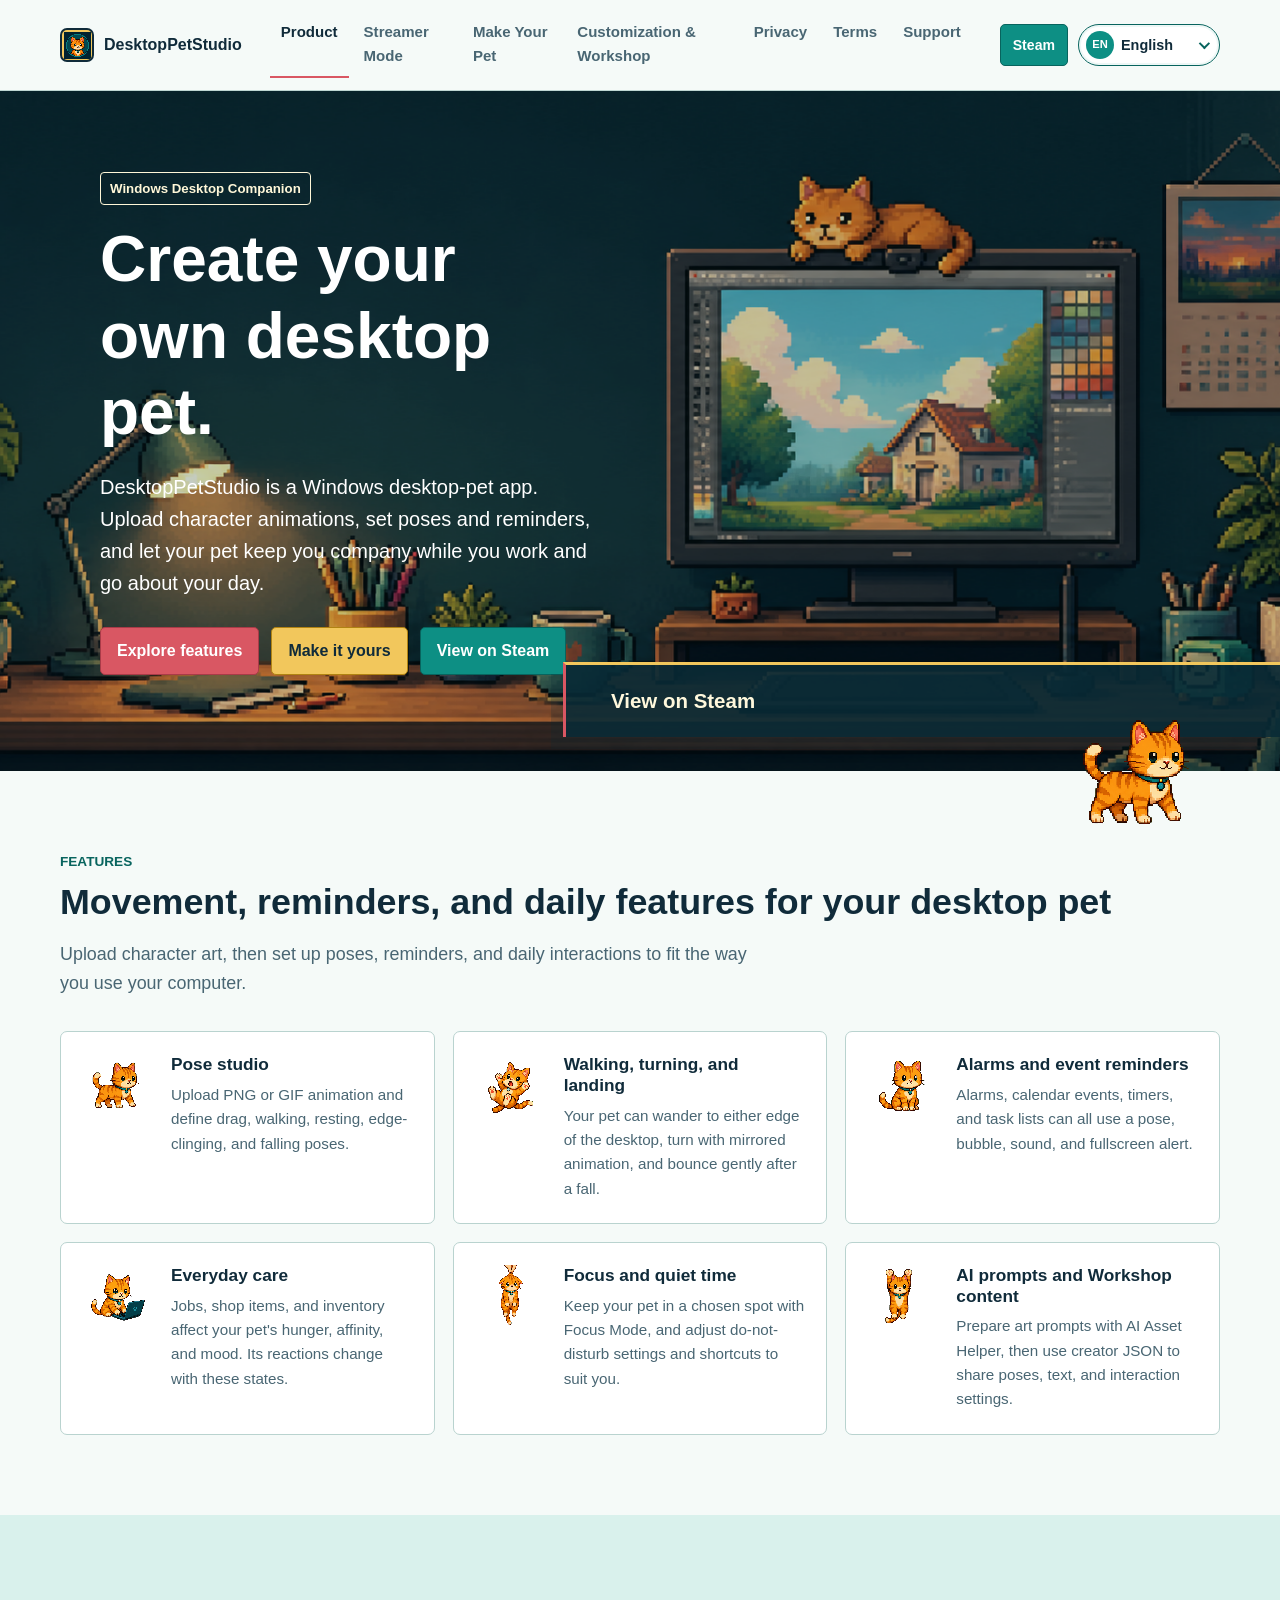
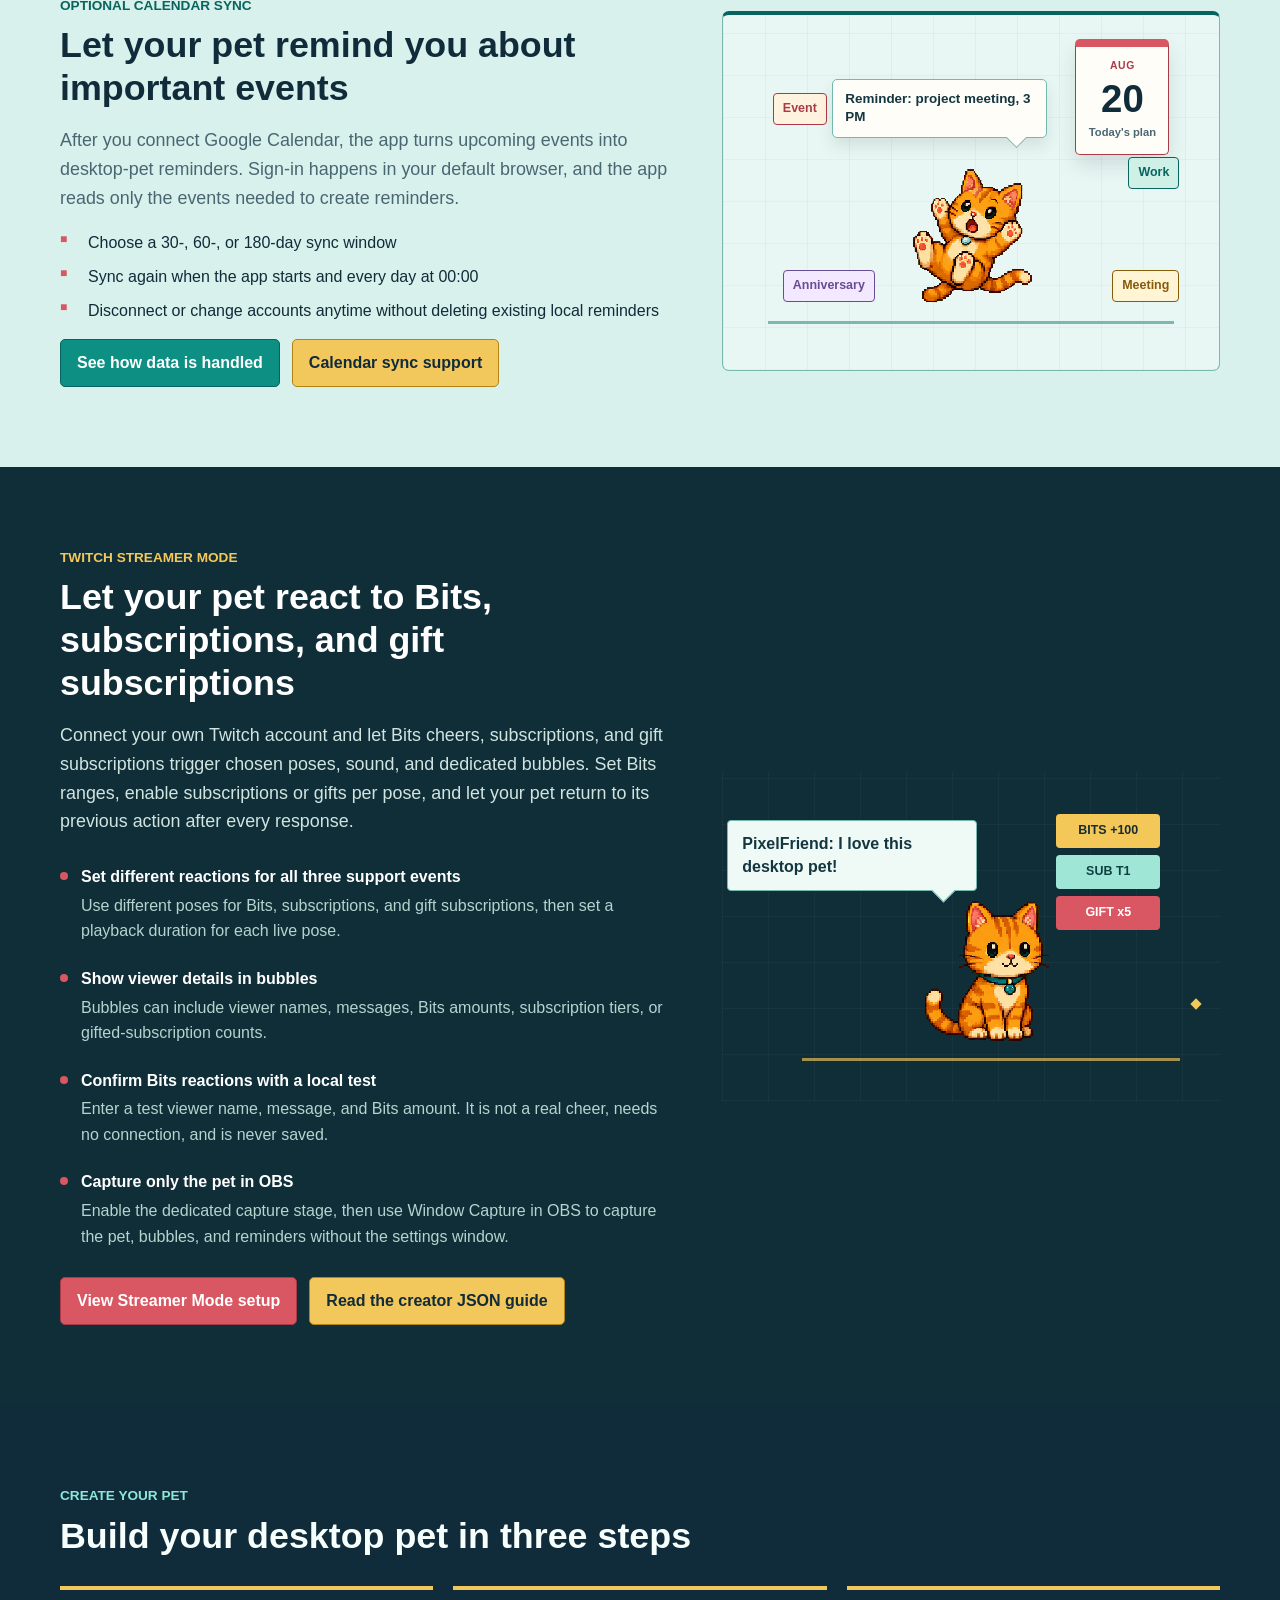
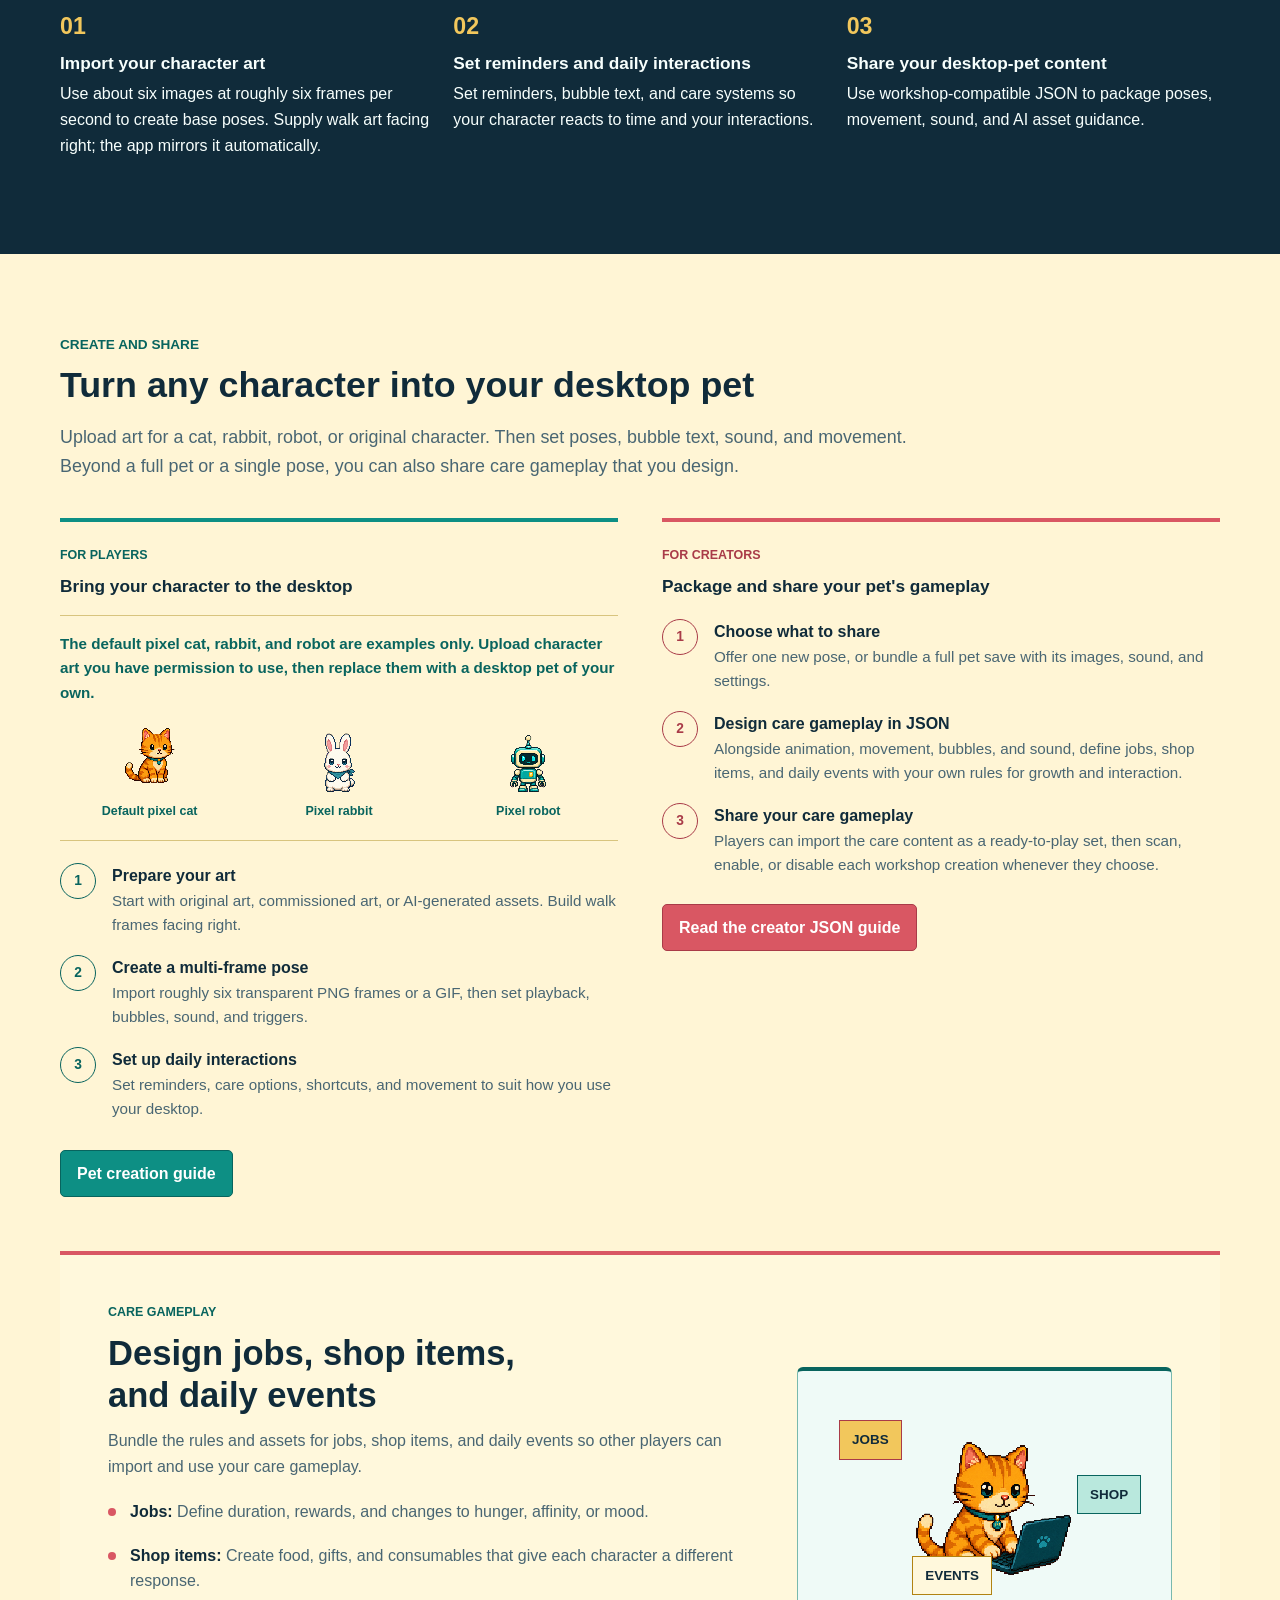
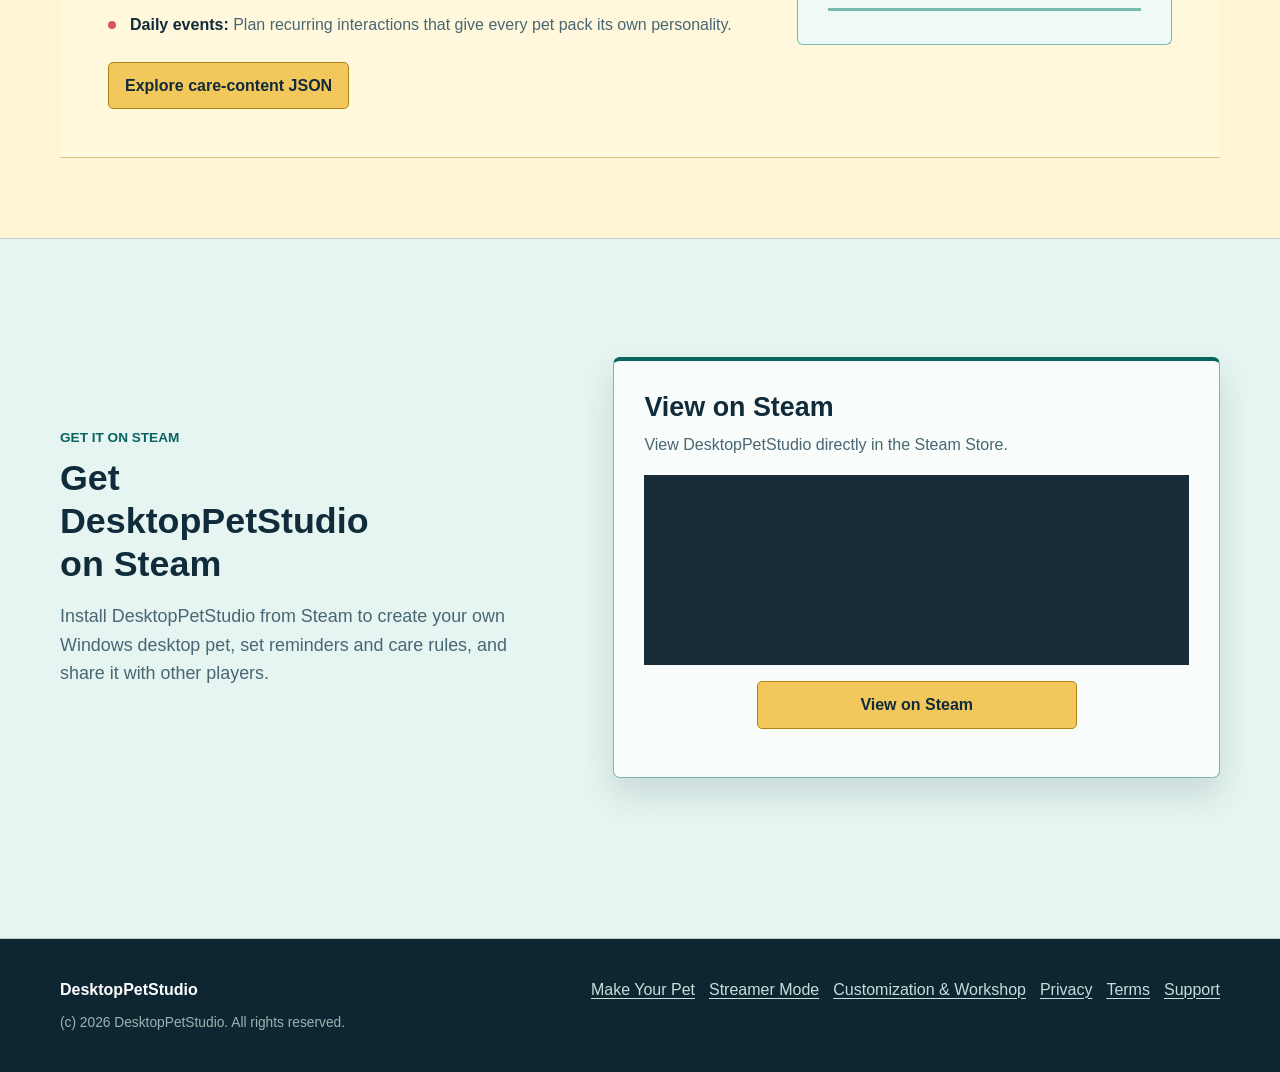
==== commit 595d8e29: "Refine copy across all website pages" ====
--- a/index.html
+++ b/index.html
@@ -11,7 +11,7 @@
     gtag('config', 'G-77XW5XVXXJ');
   </script>
   <meta name="viewport" content="width=device-width, initial-scale=1">
-  <meta name="description" content="DesktopPetStudio 是可自訂姿勢動畫、提醒、照顧日常與 Twitch Bits、訂閱、贈送訂閱直播互動的 Windows 桌面寵物應用程式；創作者也能分享工作、商城與日常事件玩法。">
+  <meta name="description" content="DesktopPetStudio 是 Windows 桌面寵物應用程式，可自訂姿勢動畫、設定提醒與照顧玩法，並讓 Twitch Bits、訂閱、贈送訂閱觸發直播互動。創作者也能分享工作、商城與日常事件玩法。">
   <meta name="theme-color" content="#0d8f84">
   <meta name="robots" content="index, follow">
   <meta property="og:type" content="website">
@@ -36,7 +36,7 @@
   <link rel="icon" href="assets/images/app-icon.png" type="image/png">
   <link rel="stylesheet" href="assets/css/site.css?v=20260826-05">
   <script src="site.config.js"></script>
-  <script src="assets/js/site.js?v=20260904-01" defer></script>
+  <script src="assets/js/site.js?v=20261022-01" defer></script>
   <script type="application/ld+json">
   {
     "@context": "https://schema.org",
@@ -81,7 +81,7 @@
       <a href="support.html" data-i18n="support">支援資訊</a>
     </nav>
     <div class="header-actions">
-      <a class="header-download" href="https://store.steampowered.com/app/5069160/__DesktopPetStudio/" target="_blank" rel="noopener noreferrer" data-i18n="download">點我下載</a>
+      <a class="header-download" href="https://store.steampowered.com/app/5069160/__DesktopPetStudio/" target="_blank" rel="noopener noreferrer" data-i18n="download">Steam</a>
       <label class="sr-only" for="language" data-i18n="language">語言</label>
       <select class="language-select" id="language" aria-label="Language">
         <option value="zh-Hant">繁體中文</option>
@@ -98,19 +98,19 @@
         <span class="eyebrow">Windows Desktop Companion</span>
         <h1>做出專屬於你的桌面寵物。</h1>
         <p class="hero-copy">DesktopPetStudio 是 Windows 桌面寵物應用程式。上傳角色動畫、設定動作與提醒，讓桌寵陪你工作和生活。</p>
-        <div class="hero-actions"><a class="button button-primary" href="#features">探索功能</a><a class="button button-secondary" href="#workshop">打造你的桌寵</a><a class="button button-steam" href="https://store.steampowered.com/app/5069160/__DesktopPetStudio/" target="_blank" rel="noopener noreferrer">點我下載</a></div>
+        <div class="hero-actions"><a class="button button-primary" href="#features">探索功能</a><a class="button button-secondary" href="#workshop">打造你的桌寵</a><a class="button button-steam" href="https://store.steampowered.com/app/5069160/__DesktopPetStudio/" target="_blank" rel="noopener noreferrer">前往 Steam</a></div>
       </div>
       <div class="hero-content" data-lang-content="zh-Hans" hidden>
         <span class="eyebrow">Windows Desktop Companion</span>
         <h1>做出专属于你的桌面宠物。</h1>
         <p class="hero-copy">DesktopPetStudio 是 Windows 桌面宠物应用程序。上传角色动画、设置动作与提醒，让桌宠陪你工作和生活。</p>
-        <div class="hero-actions"><a class="button button-primary" href="#features">探索功能</a><a class="button button-secondary" href="#workshop">打造你的桌宠</a><a class="button button-steam" href="https://store.steampowered.com/app/5069160/__DesktopPetStudio/" target="_blank" rel="noopener noreferrer">点击下载</a></div>
+        <div class="hero-actions"><a class="button button-primary" href="#features">探索功能</a><a class="button button-secondary" href="#workshop">打造你的桌宠</a><a class="button button-steam" href="https://store.steampowered.com/app/5069160/__DesktopPetStudio/" target="_blank" rel="noopener noreferrer">前往 Steam</a></div>
       </div>
       <div class="hero-content" data-lang-content="en" hidden>
         <span class="eyebrow">Windows Desktop Companion</span>
-        <h1>Create a desktop pet that is yours.</h1>
-        <p class="hero-copy">DesktopPetStudio is a Windows desktop-pet app. Upload character animation, set poses and reminders, and let your pet accompany you while you work and live.</p>
-        <div class="hero-actions"><a class="button button-primary" href="#features">Explore features</a><a class="button button-secondary" href="#workshop">Make it yours</a><a class="button button-steam" href="https://store.steampowered.com/app/5069160/__DesktopPetStudio/" target="_blank" rel="noopener noreferrer">Download</a></div>
+        <h1>Create your own desktop pet.</h1>
+        <p class="hero-copy">DesktopPetStudio is a Windows desktop-pet app. Upload character animations, set poses and reminders, and let your pet keep you company while you work and go about your day.</p>
+        <div class="hero-actions"><a class="button button-primary" href="#features">Explore features</a><a class="button button-secondary" href="#workshop">Make it yours</a><a class="button button-steam" href="https://store.steampowered.com/app/5069160/__DesktopPetStudio/" target="_blank" rel="noopener noreferrer">View on Steam</a></div>
       </div>
       <a class="hero-launch-strip" href="https://store.steampowered.com/app/5069160/__DesktopPetStudio/" target="_blank" rel="noopener noreferrer" aria-label="View DesktopPetStudio on Steam">
         <span class="hero-launch-date" data-launch-state data-lang-content="zh-Hant">Steam 預計發行日期：09 / 08</span>
@@ -139,42 +139,42 @@
 
     <section class="section" id="features">
       <div class="section-inner" data-lang-content="zh-Hant">
-        <p class="section-kicker">CREATE, REMIND, CARE</p>
+        <p class="section-kicker">FEATURES</p>
         <h2>桌寵需要的動作、提醒與日常功能</h2>
         <p class="lead">上傳角色素材後，就能設定動作、提醒和日常互動，讓桌寵配合你的使用習慣。</p>
         <div class="feature-grid">
           <article class="feature-card"><div class="pose-animation pose-animation-walk" role="img" aria-label="像素貓走路姿勢"><img src="assets/images/pose-animations/walk/walk_01.png" alt=""><img src="assets/images/pose-animations/walk/walk_02.png" alt=""><img src="assets/images/pose-animations/walk/walk_03.png" alt=""><img src="assets/images/pose-animations/walk/walk_04.png" alt=""><img src="assets/images/pose-animations/walk/walk_05.png" alt=""><img src="assets/images/pose-animations/walk/walk_06.png" alt=""></div><div><h3>姿勢工作台</h3><p>上傳 PNG 或 GIF 動畫，設定拖曳、走動、休息、攀附與下墜等姿勢。</p></div></article>
-          <article class="feature-card"><div class="pose-animation pose-animation-fall" role="img" aria-label="像素貓下墜姿勢"><img src="assets/images/pose-animations/fall/fall_01.png" alt=""><img src="assets/images/pose-animations/fall/fall_02.png" alt=""><img src="assets/images/pose-animations/fall/fall_03.png" alt=""><img src="assets/images/pose-animations/fall/fall_04.png" alt=""><img src="assets/images/pose-animations/fall/fall_05.png" alt=""><img src="assets/images/pose-animations/fall/fall_06.png" alt=""></div><div><h3>走動、轉向與落地</h3><p>走動可隨機延伸至左右邊界，自動鏡像朝向；掉落後也會有自然的小彈跳。</p></div></article>
+          <article class="feature-card"><div class="pose-animation pose-animation-fall" role="img" aria-label="像素貓下墜姿勢"><img src="assets/images/pose-animations/fall/fall_01.png" alt=""><img src="assets/images/pose-animations/fall/fall_02.png" alt=""><img src="assets/images/pose-animations/fall/fall_03.png" alt=""><img src="assets/images/pose-animations/fall/fall_04.png" alt=""><img src="assets/images/pose-animations/fall/fall_05.png" alt=""><img src="assets/images/pose-animations/fall/fall_06.png" alt=""></div><div><h3>走動、轉向與落地</h3><p>桌寵可隨機走到桌面左右邊界，轉向時會自動鏡像；掉落後還會輕輕彈跳。</p></div></article>
           <article class="feature-card"><div class="pose-animation pose-animation-idle" role="img" aria-label="像素貓原地休息姿勢"><img src="assets/images/pose-animations/idle/idle_01.png" alt=""><img src="assets/images/pose-animations/idle/idle_02.png" alt=""><img src="assets/images/pose-animations/idle/idle_03.png" alt=""><img src="assets/images/pose-animations/idle/idle_04.png" alt=""><img src="assets/images/pose-animations/idle/idle_05.png" alt=""><img src="assets/images/pose-animations/idle/idle_06.png" alt=""></div><div><h3>鬧鐘與行程提醒</h3><p>鬧鐘、行事曆、倒數計時與任務清單，都能搭配姿勢、氣泡、音效與全螢幕提醒。</p></div></article>
           <article class="feature-card"><div class="pose-animation pose-animation-focus" role="img" aria-label="像素貓專注姿勢"><img src="assets/images/pose-animations/focus/focus_01.png" alt=""><img src="assets/images/pose-animations/focus/focus_02.png" alt=""><img src="assets/images/pose-animations/focus/focus_03.png" alt=""><img src="assets/images/pose-animations/focus/focus_04.png" alt=""><img src="assets/images/pose-animations/focus/focus_05.png" alt=""><img src="assets/images/pose-animations/focus/focus_06.png" alt=""></div><div><h3>照顧日常</h3><p>透過工作、商城與背包調整桌寵的飽食度、親合度與心情，桌寵會依狀態做出不同回應。</p></div></article>
           <article class="feature-card"><div class="pose-animation pose-animation-drag" role="img" aria-label="左鍵提起像素貓姿勢"><img src="assets/images/pose-animations/drag/drag_01.png" alt=""><img src="assets/images/pose-animations/drag/drag_02.png" alt=""><img src="assets/images/pose-animations/drag/drag_03.png" alt=""><img src="assets/images/pose-animations/drag/drag_04.png" alt=""><img src="assets/images/pose-animations/drag/drag_05.png" alt=""><img src="assets/images/pose-animations/drag/drag_06.png" alt=""></div><div><h3>專注與免打擾</h3><p>固定專注模式讓桌寵停在指定位置，也可搭配免打擾與快捷鍵設定。</p></div></article>
-          <article class="feature-card"><div class="pose-animation pose-animation-screen-top" role="img" aria-label="像素貓攀附螢幕姿勢"><img src="assets/images/pose-animations/screen_top/screen_top_01.png" alt=""><img src="assets/images/pose-animations/screen_top/screen_top_02.png" alt=""><img src="assets/images/pose-animations/screen_top/screen_top_03.png" alt=""><img src="assets/images/pose-animations/screen_top/screen_top_04.png" alt=""><img src="assets/images/pose-animations/screen_top/screen_top_05.png" alt=""><img src="assets/images/pose-animations/screen_top/screen_top_06.png" alt=""></div><div><h3>AI 與工作坊素材</h3><p>用 AI 素材助手準備角色素材提示，再用創作者 JSON 格式分享姿勢、文字與互動設定。</p></div></article>
+          <article class="feature-card"><div class="pose-animation pose-animation-screen-top" role="img" aria-label="像素貓攀附螢幕姿勢"><img src="assets/images/pose-animations/screen_top/screen_top_01.png" alt=""><img src="assets/images/pose-animations/screen_top/screen_top_02.png" alt=""><img src="assets/images/pose-animations/screen_top/screen_top_03.png" alt=""><img src="assets/images/pose-animations/screen_top/screen_top_04.png" alt=""><img src="assets/images/pose-animations/screen_top/screen_top_05.png" alt=""><img src="assets/images/pose-animations/screen_top/screen_top_06.png" alt=""></div><div><h3>AI 素材提示與工作坊內容</h3><p>用 AI 素材助手準備角色素材提示，再用創作者 JSON 格式分享姿勢、文字與互動設定。</p></div></article>
         </div>
       </div>
       <div class="section-inner" data-lang-content="zh-Hans" hidden>
-        <p class="section-kicker">CREATE, REMIND, CARE</p>
+        <p class="section-kicker">FEATURES</p>
         <h2>桌宠需要的动作、提醒与日常功能</h2>
         <p class="lead">上传角色素材后，就能设置动作、提醒和日常互动，让桌宠配合你的使用习惯。</p>
         <div class="feature-grid">
           <article class="feature-card"><div class="pose-animation pose-animation-walk" role="img" aria-label="像素猫走路姿势"><img src="assets/images/pose-animations/walk/walk_01.png" alt=""><img src="assets/images/pose-animations/walk/walk_02.png" alt=""><img src="assets/images/pose-animations/walk/walk_03.png" alt=""><img src="assets/images/pose-animations/walk/walk_04.png" alt=""><img src="assets/images/pose-animations/walk/walk_05.png" alt=""><img src="assets/images/pose-animations/walk/walk_06.png" alt=""></div><div><h3>姿势工作台</h3><p>上传 PNG 或 GIF 动画，设置拖曳、走动、休息、攀附与下坠等姿势。</p></div></article>
-          <article class="feature-card"><div class="pose-animation pose-animation-fall" role="img" aria-label="像素猫下坠姿势"><img src="assets/images/pose-animations/fall/fall_01.png" alt=""><img src="assets/images/pose-animations/fall/fall_02.png" alt=""><img src="assets/images/pose-animations/fall/fall_03.png" alt=""><img src="assets/images/pose-animations/fall/fall_04.png" alt=""><img src="assets/images/pose-animations/fall/fall_05.png" alt=""><img src="assets/images/pose-animations/fall/fall_06.png" alt=""></div><div><h3>走动、转向与落地</h3><p>走动可随机延伸至左右边界，自动镜像朝向；掉落后也会有自然的小弹跳。</p></div></article>
+          <article class="feature-card"><div class="pose-animation pose-animation-fall" role="img" aria-label="像素猫下坠姿势"><img src="assets/images/pose-animations/fall/fall_01.png" alt=""><img src="assets/images/pose-animations/fall/fall_02.png" alt=""><img src="assets/images/pose-animations/fall/fall_03.png" alt=""><img src="assets/images/pose-animations/fall/fall_04.png" alt=""><img src="assets/images/pose-animations/fall/fall_05.png" alt=""><img src="assets/images/pose-animations/fall/fall_06.png" alt=""></div><div><h3>走动、转向与落地</h3><p>桌宠可随机走到桌面左右边界，转向时会自动镜像；掉落后还会轻轻弹跳。</p></div></article>
           <article class="feature-card"><div class="pose-animation pose-animation-idle" role="img" aria-label="像素猫原地休息姿势"><img src="assets/images/pose-animations/idle/idle_01.png" alt=""><img src="assets/images/pose-animations/idle/idle_02.png" alt=""><img src="assets/images/pose-animations/idle/idle_03.png" alt=""><img src="assets/images/pose-animations/idle/idle_04.png" alt=""><img src="assets/images/pose-animations/idle/idle_05.png" alt=""><img src="assets/images/pose-animations/idle/idle_06.png" alt=""></div><div><h3>闹钟与日程提醒</h3><p>闹钟、日历、倒数计时与任务清单，都能搭配姿势、气泡、音效与全屏提醒。</p></div></article>
           <article class="feature-card"><div class="pose-animation pose-animation-focus" role="img" aria-label="像素猫专注姿势"><img src="assets/images/pose-animations/focus/focus_01.png" alt=""><img src="assets/images/pose-animations/focus/focus_02.png" alt=""><img src="assets/images/pose-animations/focus/focus_03.png" alt=""><img src="assets/images/pose-animations/focus/focus_04.png" alt=""><img src="assets/images/pose-animations/focus/focus_05.png" alt=""><img src="assets/images/pose-animations/focus/focus_06.png" alt=""></div><div><h3>照顾日常</h3><p>通过工作、商城与背包调整桌宠的饱食度、亲合度与心情，桌宠会根据状态做出不同回应。</p></div></article>
           <article class="feature-card"><div class="pose-animation pose-animation-drag" role="img" aria-label="左键提起像素猫姿势"><img src="assets/images/pose-animations/drag/drag_01.png" alt=""><img src="assets/images/pose-animations/drag/drag_02.png" alt=""><img src="assets/images/pose-animations/drag/drag_03.png" alt=""><img src="assets/images/pose-animations/drag/drag_04.png" alt=""><img src="assets/images/pose-animations/drag/drag_05.png" alt=""><img src="assets/images/pose-animations/drag/drag_06.png" alt=""></div><div><h3>专注与免打扰</h3><p>固定专注模式让桌宠停在指定位置，也可搭配免打扰与快捷键设置。</p></div></article>
-          <article class="feature-card"><div class="pose-animation pose-animation-screen-top" role="img" aria-label="像素猫攀附屏幕姿势"><img src="assets/images/pose-animations/screen_top/screen_top_01.png" alt=""><img src="assets/images/pose-animations/screen_top/screen_top_02.png" alt=""><img src="assets/images/pose-animations/screen_top/screen_top_03.png" alt=""><img src="assets/images/pose-animations/screen_top/screen_top_04.png" alt=""><img src="assets/images/pose-animations/screen_top/screen_top_05.png" alt=""><img src="assets/images/pose-animations/screen_top/screen_top_06.png" alt=""></div><div><h3>AI 与创意工坊素材</h3><p>用 AI 素材助手准备角色素材提示，再用创作者 JSON 格式分享姿势、文字与互动设置。</p></div></article>
+          <article class="feature-card"><div class="pose-animation pose-animation-screen-top" role="img" aria-label="像素猫攀附屏幕姿势"><img src="assets/images/pose-animations/screen_top/screen_top_01.png" alt=""><img src="assets/images/pose-animations/screen_top/screen_top_02.png" alt=""><img src="assets/images/pose-animations/screen_top/screen_top_03.png" alt=""><img src="assets/images/pose-animations/screen_top/screen_top_04.png" alt=""><img src="assets/images/pose-animations/screen_top/screen_top_05.png" alt=""><img src="assets/images/pose-animations/screen_top/screen_top_06.png" alt=""></div><div><h3>AI 素材提示与创意工坊内容</h3><p>用 AI 素材助手准备角色素材提示，再用创作者 JSON 格式分享姿势、文字与互动设置。</p></div></article>
         </div>
       </div>
       <div class="section-inner" data-lang-content="en" hidden>
-        <p class="section-kicker">CREATE, REMIND, CARE</p>
+        <p class="section-kicker">FEATURES</p>
         <h2>Movement, reminders, and daily features for your desktop pet</h2>
         <p class="lead">Upload character art, then set up poses, reminders, and daily interactions to fit the way you use your computer.</p>
         <div class="feature-grid">
           <article class="feature-card"><div class="pose-animation pose-animation-walk" role="img" aria-label="Pixel cat walking pose"><img src="assets/images/pose-animations/walk/walk_01.png" alt=""><img src="assets/images/pose-animations/walk/walk_02.png" alt=""><img src="assets/images/pose-animations/walk/walk_03.png" alt=""><img src="assets/images/pose-animations/walk/walk_04.png" alt=""><img src="assets/images/pose-animations/walk/walk_05.png" alt=""><img src="assets/images/pose-animations/walk/walk_06.png" alt=""></div><div><h3>Pose studio</h3><p>Upload PNG or GIF animation and define drag, walking, resting, edge-clinging, and falling poses.</p></div></article>
-          <article class="feature-card"><div class="pose-animation pose-animation-fall" role="img" aria-label="Pixel cat falling pose"><img src="assets/images/pose-animations/fall/fall_01.png" alt=""><img src="assets/images/pose-animations/fall/fall_02.png" alt=""><img src="assets/images/pose-animations/fall/fall_03.png" alt=""><img src="assets/images/pose-animations/fall/fall_04.png" alt=""><img src="assets/images/pose-animations/fall/fall_05.png" alt=""><img src="assets/images/pose-animations/fall/fall_06.png" alt=""></div><div><h3>Walking, turning, and landing</h3><p>Walking reaches both desktop edges, mirrors direction automatically, and lands with a gentle little bounce.</p></div></article>
+          <article class="feature-card"><div class="pose-animation pose-animation-fall" role="img" aria-label="Pixel cat falling pose"><img src="assets/images/pose-animations/fall/fall_01.png" alt=""><img src="assets/images/pose-animations/fall/fall_02.png" alt=""><img src="assets/images/pose-animations/fall/fall_03.png" alt=""><img src="assets/images/pose-animations/fall/fall_04.png" alt=""><img src="assets/images/pose-animations/fall/fall_05.png" alt=""><img src="assets/images/pose-animations/fall/fall_06.png" alt=""></div><div><h3>Walking, turning, and landing</h3><p>Your pet can wander to either edge of the desktop, turn with mirrored animation, and bounce gently after a fall.</p></div></article>
           <article class="feature-card"><div class="pose-animation pose-animation-idle" role="img" aria-label="Pixel cat idle pose"><img src="assets/images/pose-animations/idle/idle_01.png" alt=""><img src="assets/images/pose-animations/idle/idle_02.png" alt=""><img src="assets/images/pose-animations/idle/idle_03.png" alt=""><img src="assets/images/pose-animations/idle/idle_04.png" alt=""><img src="assets/images/pose-animations/idle/idle_05.png" alt=""><img src="assets/images/pose-animations/idle/idle_06.png" alt=""></div><div><h3>Alarms and event reminders</h3><p>Alarms, calendar events, timers, and task lists can all use a pose, bubble, sound, and fullscreen alert.</p></div></article>
           <article class="feature-card"><div class="pose-animation pose-animation-focus" role="img" aria-label="Pixel cat focus pose"><img src="assets/images/pose-animations/focus/focus_01.png" alt=""><img src="assets/images/pose-animations/focus/focus_02.png" alt=""><img src="assets/images/pose-animations/focus/focus_03.png" alt=""><img src="assets/images/pose-animations/focus/focus_04.png" alt=""><img src="assets/images/pose-animations/focus/focus_05.png" alt=""><img src="assets/images/pose-animations/focus/focus_06.png" alt=""></div><div><h3>Everyday care</h3><p>Jobs, shop items, and inventory affect your pet's hunger, affinity, and mood. Its reactions change with these states.</p></div></article>
           <article class="feature-card"><div class="pose-animation pose-animation-drag" role="img" aria-label="Pixel cat lifted by the left mouse button"><img src="assets/images/pose-animations/drag/drag_01.png" alt=""><img src="assets/images/pose-animations/drag/drag_02.png" alt=""><img src="assets/images/pose-animations/drag/drag_03.png" alt=""><img src="assets/images/pose-animations/drag/drag_04.png" alt=""><img src="assets/images/pose-animations/drag/drag_05.png" alt=""><img src="assets/images/pose-animations/drag/drag_06.png" alt=""></div><div><h3>Focus and quiet time</h3><p>Keep your pet in a chosen spot with Focus Mode, and adjust do-not-disturb settings and shortcuts to suit you.</p></div></article>
-          <article class="feature-card"><div class="pose-animation pose-animation-screen-top" role="img" aria-label="Pixel cat clinging to a screen"><img src="assets/images/pose-animations/screen_top/screen_top_01.png" alt=""><img src="assets/images/pose-animations/screen_top/screen_top_02.png" alt=""><img src="assets/images/pose-animations/screen_top/screen_top_03.png" alt=""><img src="assets/images/pose-animations/screen_top/screen_top_04.png" alt=""><img src="assets/images/pose-animations/screen_top/screen_top_05.png" alt=""><img src="assets/images/pose-animations/screen_top/screen_top_06.png" alt=""></div><div><h3>AI and workshop-ready art</h3><p>Prepare art prompts with AI Asset Helper, then use creator JSON to share poses, text, and interaction settings.</p></div></article>
+          <article class="feature-card"><div class="pose-animation pose-animation-screen-top" role="img" aria-label="Pixel cat clinging to a screen"><img src="assets/images/pose-animations/screen_top/screen_top_01.png" alt=""><img src="assets/images/pose-animations/screen_top/screen_top_02.png" alt=""><img src="assets/images/pose-animations/screen_top/screen_top_03.png" alt=""><img src="assets/images/pose-animations/screen_top/screen_top_04.png" alt=""><img src="assets/images/pose-animations/screen_top/screen_top_05.png" alt=""><img src="assets/images/pose-animations/screen_top/screen_top_06.png" alt=""></div><div><h3>AI prompts and Workshop content</h3><p>Prepare art prompts with AI Asset Helper, then use creator JSON to share poses, text, and interaction settings.</p></div></article>
         </div>
       </div>
     </section>
@@ -196,34 +196,34 @@
 
     <section class="section section-dark streamer-section" id="streamer-mode">
       <div class="section-inner split streamer-layout" data-lang-content="zh-Hant">
-        <div><p class="section-kicker">TWITCH 實況主模式</p><h2>讓 Bits、訂閱與贈送訂閱，都變成桌上的角色反應</h2><p class="lead">連接你自己的 Twitch 後，觀眾送出的 Bits、一般訂閱與贈送訂閱都能觸發指定姿勢、音效與專屬氣泡。Bits 可設定金額區間；訂閱與贈送訂閱可在每個姿勢分別開啟，結束後桌寵會自動回到原本動作。</p><ul class="streamer-points"><li><strong>三種支持事件，各有專屬反應</strong><span>用不同姿勢回應 Bits、一般訂閱或贈送訂閱，並為每個直播姿勢設定播放秒數。</span></li><li><strong>在氣泡顯示觀眾資訊</strong><span>氣泡可帶入觀眾暱稱、訊息、Bits 金額、訂閱層級或贈送數量。</span></li><li><strong>先用本機測試 Bits 效果</strong><span>直接填入測試暱稱、訊息和 Bits；不會真的斗內、不需先連線，也不會保存測試事件。</span></li><li><strong>搭配 OBS 只擷取桌寵</strong><span>啟用專用擷取舞台後，可在 OBS 視窗擷取桌寵、氣泡與提醒，不會擷取設定視窗。</span></li></ul><div class="button-row"><a class="button button-primary" href="streamer-mode.html">查看實況模式設定教學</a><a class="button button-secondary" href="creator-json.html">查看創作者 JSON 指南</a></div></div>
+        <div><p class="section-kicker">TWITCH 實況主模式</p><h2>讓桌寵回應 Bits、訂閱與贈送訂閱</h2><p class="lead">連接你自己的 Twitch 後，觀眾送出的 Bits、一般訂閱與贈送訂閱都能觸發指定姿勢、音效與專屬氣泡。Bits 可設定金額區間；訂閱與贈送訂閱可在每個姿勢分別開啟，結束後桌寵會自動回到原本動作。</p><ul class="streamer-points"><li><strong>為三種支持事件設定不同反應</strong><span>用不同姿勢回應 Bits、一般訂閱或贈送訂閱，並為每個直播姿勢設定播放秒數。</span></li><li><strong>在氣泡顯示觀眾資訊</strong><span>氣泡可帶入觀眾暱稱、訊息、Bits 金額、訂閱層級或贈送數量。</span></li><li><strong>先用本機測試 Bits 效果</strong><span>直接填入測試暱稱、訊息和 Bits；不會真的斗內、不需先連線，也不會保存測試事件。</span></li><li><strong>搭配 OBS 只擷取桌寵</strong><span>啟用專用擷取舞台後，可在 OBS 視窗擷取桌寵、氣泡與提醒，不會擷取設定視窗。</span></li></ul><div class="button-row"><a class="button button-primary" href="streamer-mode.html">查看實況模式設定教學</a><a class="button button-secondary" href="creator-json.html">查看創作者 JSON 指南</a></div></div>
         <div class="streamer-scene" aria-hidden="true"><div class="streamer-event-stack"><span class="streamer-chip streamer-chip-bits">BITS +100</span><span class="streamer-chip streamer-chip-sub">訂閱 T1</span><span class="streamer-chip streamer-chip-gift">贈訂 x5</span></div><span class="streamer-bubble">PixelFriend：好喜歡這隻桌寵！</span><div class="pose-animation streamer-pet"><img src="assets/images/pose-animations/idle/idle_01.png" alt=""><img src="assets/images/pose-animations/idle/idle_02.png" alt=""><img src="assets/images/pose-animations/idle/idle_03.png" alt=""><img src="assets/images/pose-animations/idle/idle_04.png" alt=""><img src="assets/images/pose-animations/idle/idle_05.png" alt=""><img src="assets/images/pose-animations/idle/idle_06.png" alt=""></div><span class="streamer-spark streamer-spark-one"></span><span class="streamer-spark streamer-spark-two"></span></div>
       </div>
       <div class="section-inner split streamer-layout" data-lang-content="zh-Hans" hidden>
-        <div><p class="section-kicker">TWITCH 主播模式</p><h2>让 Bits、订阅与赠送订阅，都变成桌面的角色反应</h2><p class="lead">连接你自己的 Twitch 后，观众送出的 Bits、普通订阅与赠送订阅都能触发指定姿势、音效与专属气泡。Bits 可设置金额区间；订阅与赠送订阅可在每个姿势分别开启，结束后桌宠会自动回到原本动作。</p><ul class="streamer-points"><li><strong>三种支持事件，各有专属反应</strong><span>用不同姿势回应 Bits、普通订阅或赠送订阅，并为每个直播姿势设置播放秒数。</span></li><li><strong>在气泡显示观众信息</strong><span>气泡可带入观众昵称、留言、Bits 数量、订阅等级或赠送数量。</span></li><li><strong>先用本地测试 Bits 效果</strong><span>直接填入测试昵称、消息和 Bits；不会真的打赏、不需先连接，也不会保存测试事件。</span></li><li><strong>搭配 OBS 只捕获桌宠</strong><span>启用专用捕获舞台后，可在 OBS 窗口捕获桌宠、气泡与提醒，不会捕获设置窗口。</span></li></ul><div class="button-row"><a class="button button-primary" href="streamer-mode.html">查看主播模式设置教学</a><a class="button button-secondary" href="creator-json.html">查看创作者 JSON 指南</a></div></div>
+        <div><p class="section-kicker">TWITCH 主播模式</p><h2>让桌宠回应 Bits、订阅与赠送订阅</h2><p class="lead">连接你自己的 Twitch 后，观众送出的 Bits、普通订阅与赠送订阅都能触发指定姿势、音效与专属气泡。Bits 可设置金额区间；订阅与赠送订阅可在每个姿势分别开启，结束后桌宠会自动回到原本动作。</p><ul class="streamer-points"><li><strong>为三种支持事件设置不同反应</strong><span>用不同姿势回应 Bits、普通订阅或赠送订阅，并为每个直播姿势设置播放秒数。</span></li><li><strong>在气泡显示观众信息</strong><span>气泡可带入观众昵称、留言、Bits 数量、订阅等级或赠送数量。</span></li><li><strong>先用本地测试 Bits 效果</strong><span>直接填入测试昵称、消息和 Bits；不会真的打赏、不需先连接，也不会保存测试事件。</span></li><li><strong>搭配 OBS 只捕获桌宠</strong><span>启用专用捕获舞台后，可在 OBS 窗口捕获桌宠、气泡与提醒，不会捕获设置窗口。</span></li></ul><div class="button-row"><a class="button button-primary" href="streamer-mode.html">查看主播模式设置教学</a><a class="button button-secondary" href="creator-json.html">查看创作者 JSON 指南</a></div></div>
         <div class="streamer-scene" aria-hidden="true"><div class="streamer-event-stack"><span class="streamer-chip streamer-chip-bits">BITS +100</span><span class="streamer-chip streamer-chip-sub">订阅 T1</span><span class="streamer-chip streamer-chip-gift">赠订 x5</span></div><span class="streamer-bubble">PixelFriend：好喜欢这只桌宠！</span><div class="pose-animation streamer-pet"><img src="assets/images/pose-animations/idle/idle_01.png" alt=""><img src="assets/images/pose-animations/idle/idle_02.png" alt=""><img src="assets/images/pose-animations/idle/idle_03.png" alt=""><img src="assets/images/pose-animations/idle/idle_04.png" alt=""><img src="assets/images/pose-animations/idle/idle_05.png" alt=""><img src="assets/images/pose-animations/idle/idle_06.png" alt=""></div><span class="streamer-spark streamer-spark-one"></span><span class="streamer-spark streamer-spark-two"></span></div>
       </div>
       <div class="section-inner split streamer-layout" data-lang-content="en" hidden>
-        <div><p class="section-kicker">TWITCH STREAMER MODE</p><h2>Turn Bits, subscriptions, and gift subscriptions into live pet reactions</h2><p class="lead">Connect your own Twitch account and let Bits cheers, subscriptions, and gift subscriptions trigger chosen poses, sound, and dedicated bubbles. Set Bits ranges, enable subscriptions or gifts per pose, and let your pet return to its previous action after every response.</p><ul class="streamer-points"><li><strong>Give all three support events a distinct reaction</strong><span>Use different poses for Bits, subscriptions, and gift subscriptions, then set a playback duration for each live pose.</span></li><li><strong>Show viewer details in bubbles</strong><span>Bubbles can include viewer names, messages, Bits amounts, subscription tiers, or gifted-subscription counts.</span></li><li><strong>Confirm Bits reactions with a local test</strong><span>Enter a test viewer name, message, and Bits amount. It is not a real cheer, needs no connection, and is never saved.</span></li><li><strong>Capture only the pet in OBS</strong><span>Enable the dedicated capture stage to Window Capture the pet, bubbles, and reminders in OBS without capturing the settings window.</span></li></ul><div class="button-row"><a class="button button-primary" href="streamer-mode.html">View Streamer Mode setup</a><a class="button button-secondary" href="creator-json.html">Read the creator JSON guide</a></div></div>
+        <div><p class="section-kicker">TWITCH STREAMER MODE</p><h2>Let your pet react to Bits, subscriptions, and gift subscriptions</h2><p class="lead">Connect your own Twitch account and let Bits cheers, subscriptions, and gift subscriptions trigger chosen poses, sound, and dedicated bubbles. Set Bits ranges, enable subscriptions or gifts per pose, and let your pet return to its previous action after every response.</p><ul class="streamer-points"><li><strong>Set different reactions for all three support events</strong><span>Use different poses for Bits, subscriptions, and gift subscriptions, then set a playback duration for each live pose.</span></li><li><strong>Show viewer details in bubbles</strong><span>Bubbles can include viewer names, messages, Bits amounts, subscription tiers, or gifted-subscription counts.</span></li><li><strong>Confirm Bits reactions with a local test</strong><span>Enter a test viewer name, message, and Bits amount. It is not a real cheer, needs no connection, and is never saved.</span></li><li><strong>Capture only the pet in OBS</strong><span>Enable the dedicated capture stage, then use Window Capture in OBS to capture the pet, bubbles, and reminders without the settings window.</span></li></ul><div class="button-row"><a class="button button-primary" href="streamer-mode.html">View Streamer Mode setup</a><a class="button button-secondary" href="creator-json.html">Read the creator JSON guide</a></div></div>
         <div class="streamer-scene" aria-hidden="true"><div class="streamer-event-stack"><span class="streamer-chip streamer-chip-bits">BITS +100</span><span class="streamer-chip streamer-chip-sub">SUB T1</span><span class="streamer-chip streamer-chip-gift">GIFT x5</span></div><span class="streamer-bubble">PixelFriend: I love this desktop pet!</span><div class="pose-animation streamer-pet"><img src="assets/images/pose-animations/idle/idle_01.png" alt=""><img src="assets/images/pose-animations/idle/idle_02.png" alt=""><img src="assets/images/pose-animations/idle/idle_03.png" alt=""><img src="assets/images/pose-animations/idle/idle_04.png" alt=""><img src="assets/images/pose-animations/idle/idle_05.png" alt=""><img src="assets/images/pose-animations/idle/idle_06.png" alt=""></div><span class="streamer-spark streamer-spark-one"></span><span class="streamer-spark streamer-spark-two"></span></div>
       </div>
     </section>
 
     <section class="section section-dark">
       <div class="section-inner" data-lang-content="zh-Hant">
-        <p class="section-kicker">YOUR DESKTOP, YOUR PET</p><h2>三步建立你的桌寵</h2><div class="steps"><div class="step"><strong>01</strong><h3>匯入角色素材</h3><p>使用約 6 張、每秒約 6 幀的圖片建立基礎姿勢。走動圖請朝右，系統會自動鏡像。</p></div><div class="step"><strong>02</strong><h3>設定提醒與日常互動</h3><p>設定提醒、氣泡文字和照顧系統，讓角色依時間和互動做出不同反應。</p></div><div class="step"><strong>03</strong><h3>分享你的桌寵內容</h3><p>使用工作坊相容的 JSON，整理姿勢、移動、音效和 AI 素材說明。</p></div></div>
+        <p class="section-kicker">CREATE YOUR PET</p><h2>三步建立你的桌寵</h2><div class="steps"><div class="step"><strong>01</strong><h3>匯入角色素材</h3><p>使用約 6 張、每秒約 6 幀的圖片建立基礎姿勢。走動圖請朝右，系統會自動鏡像。</p></div><div class="step"><strong>02</strong><h3>設定提醒與日常互動</h3><p>設定提醒、氣泡文字和照顧系統，讓角色依時間和互動做出不同反應。</p></div><div class="step"><strong>03</strong><h3>分享你的桌寵內容</h3><p>使用工作坊相容的 JSON，整理姿勢、移動、音效和 AI 素材說明。</p></div></div>
       </div>
       <div class="section-inner" data-lang-content="zh-Hans" hidden>
-        <p class="section-kicker">YOUR DESKTOP, YOUR PET</p><h2>三步建立你的桌宠</h2><div class="steps"><div class="step"><strong>01</strong><h3>导入角色素材</h3><p>使用约 6 张、每秒约 6 帧的图片建立基础姿势。走动图请朝右，系统会自动镜像。</p></div><div class="step"><strong>02</strong><h3>设置提醒与日常互动</h3><p>设置提醒、气泡文字和照顾系统，让角色依时间和互动做出不同反应。</p></div><div class="step"><strong>03</strong><h3>分享你的桌宠内容</h3><p>使用创意工坊兼容的 JSON，整理姿势、移动、音效和 AI 素材说明。</p></div></div>
+        <p class="section-kicker">CREATE YOUR PET</p><h2>三步建立你的桌宠</h2><div class="steps"><div class="step"><strong>01</strong><h3>导入角色素材</h3><p>使用约 6 张、每秒约 6 帧的图片建立基础姿势。走动图请朝右，系统会自动镜像。</p></div><div class="step"><strong>02</strong><h3>设置提醒与日常互动</h3><p>设置提醒、气泡文字和照顾系统，让角色依时间和互动做出不同反应。</p></div><div class="step"><strong>03</strong><h3>分享你的桌宠内容</h3><p>使用创意工坊兼容的 JSON，整理姿势、移动、音效和 AI 素材说明。</p></div></div>
       </div>
       <div class="section-inner" data-lang-content="en" hidden>
-        <p class="section-kicker">YOUR DESKTOP, YOUR PET</p><h2>Build your desktop pet in three steps</h2><div class="steps"><div class="step"><strong>01</strong><h3>Import your character art</h3><p>Use about six images at roughly six frames per second to create base poses. Supply walk art facing right; the app mirrors it automatically.</p></div><div class="step"><strong>02</strong><h3>Set reminders and daily interactions</h3><p>Set reminders, bubble text, and care systems so your character reacts to time and your interactions.</p></div><div class="step"><strong>03</strong><h3>Share your desktop-pet content</h3><p>Use workshop-compatible JSON to package poses, movement, sound, and AI asset guidance.</p></div></div>
+        <p class="section-kicker">CREATE YOUR PET</p><h2>Build your desktop pet in three steps</h2><div class="steps"><div class="step"><strong>01</strong><h3>Import your character art</h3><p>Use about six images at roughly six frames per second to create base poses. Supply walk art facing right; the app mirrors it automatically.</p></div><div class="step"><strong>02</strong><h3>Set reminders and daily interactions</h3><p>Set reminders, bubble text, and care systems so your character reacts to time and your interactions.</p></div><div class="step"><strong>03</strong><h3>Share your desktop-pet content</h3><p>Use workshop-compatible JSON to package poses, movement, sound, and AI asset guidance.</p></div></div>
       </div>
     </section>
 
     <section class="section section-butter workshop-spotlight" id="workshop">
       <div class="section-inner" data-lang-content="zh-Hant">
-        <p class="section-kicker">MAKE IT YOURS, THEN SHARE IT</p>
+        <p class="section-kicker">CREATE AND SHARE</p>
         <h2>把任何角色做成你的桌寵</h2>
         <p class="lead">你可以上傳小貓、兔子、機器人或原創角色的圖片，設定姿勢、氣泡文字、音效和移動方式。除了完整桌寵或單一姿勢，也能把自己設計的照顧玩法打包分享給其他玩家。</p>
         <div class="creator-paths">
@@ -231,12 +231,12 @@
           <article class="creator-path creator-path-accent"><p class="creator-path-kicker">FOR CREATORS</p><h3>打包並分享桌寵玩法</h3><ol class="creator-flow"><li><strong>選擇分享範圍</strong><span>可只提供一個新姿勢，也可打包完整桌寵存檔，連同圖片、音效與設定一起帶入。</span></li><li><strong>用 JSON 設計照顧玩法</strong><span>除了動畫、移動、氣泡與音效，還能設定工作、商城物品與日常事件，建立自己的成長與互動規則。</span></li><li><strong>分享照顧玩法</strong><span>玩家匯入後可直接使用這套照顧內容；工作坊頁也能掃描、啟用或停用每一份創作。</span></li></ol><a class="button button-primary" href="creator-json.html">閱讀創作者 JSON 指南</a></article>
         </div>
         <section class="creator-care-highlight" aria-labelledby="creator-care-title-zh-hant">
-          <div><p class="creator-path-kicker">CREATE CARE GAMEPLAY</p><h3 id="creator-care-title-zh-hant">設計桌寵的工作、商城與日常事件</h3><p>把工作、商城物品與日常事件的規則和素材一起打包，其他玩家匯入後就能使用這套照顧玩法。</p><ul class="creator-care-points"><li><strong>工作內容：</strong>設定完成時間、獎勵，以及會影響的飽食度、親合度或心情。</li><li><strong>商城物品：</strong>設計食物、禮物與消耗品，替角色帶來不同回應。</li><li><strong>日常事件：</strong>安排角色會遇到的互動，讓每一套桌寵有自己的個性。</li></ul><a class="button button-secondary" href="creator-json.html">查看照顧內容 JSON 說明</a></div>
+          <div><p class="creator-path-kicker">CARE GAMEPLAY</p><h3 id="creator-care-title-zh-hant">設計桌寵的工作、商城與日常事件</h3><p>把工作、商城物品與日常事件的規則和素材一起打包，其他玩家匯入後就能使用這套照顧玩法。</p><ul class="creator-care-points"><li><strong>工作內容：</strong>設定完成時間、獎勵，以及會影響的飽食度、親合度或心情。</li><li><strong>商城物品：</strong>設計食物、禮物與消耗品，替角色帶來不同回應。</li><li><strong>日常事件：</strong>安排角色會遇到的互動，讓每一套桌寵有自己的個性。</li></ul><a class="button button-secondary" href="creator-json.html">查看照顧內容 JSON 說明</a></div>
           <figure class="care-label-stage" aria-label="照顧玩法動畫示範"><span class="care-creator-chip">工作</span><span class="care-creator-chip care-creator-chip-shop">商城</span><span class="care-creator-chip care-creator-chip-event">事件</span><div class="pose-animation pose-animation-focus creator-care-pet" role="img" aria-label="像素小貓正在專注工作"><img src="assets/images/pose-animations/focus/focus_01.png" alt=""><img src="assets/images/pose-animations/focus/focus_02.png" alt=""><img src="assets/images/pose-animations/focus/focus_03.png" alt=""><img src="assets/images/pose-animations/focus/focus_04.png" alt=""><img src="assets/images/pose-animations/focus/focus_05.png" alt=""><img src="assets/images/pose-animations/focus/focus_06.png" alt=""></div></figure>
         </section>
       </div>
       <div class="section-inner" data-lang-content="zh-Hans" hidden>
-        <p class="section-kicker">MAKE IT YOURS, THEN SHARE IT</p>
+        <p class="section-kicker">CREATE AND SHARE</p>
         <h2>把任何角色做成你的桌宠</h2>
         <p class="lead">你可以上传小猫、兔子、机器人或原创角色的图片，设置姿势、气泡文字、音效和移动方式。除了完整桌宠或单一姿势，也能把自己设计的照顾玩法打包分享给其他玩家。</p>
         <div class="creator-paths">
@@ -244,20 +244,20 @@
           <article class="creator-path creator-path-accent"><p class="creator-path-kicker">FOR CREATORS</p><h3>打包并分享桌宠玩法</h3><ol class="creator-flow"><li><strong>选择分享范围</strong><span>可只提供一个新姿势，也可打包完整桌宠存档，连同图片、音效与设置一起带入。</span></li><li><strong>用 JSON 设计照顾玩法</strong><span>除了动画、移动、气泡与音效，还能设置工作、商城物品与日常事件，建立自己的成长与互动规则。</span></li><li><strong>分享照顾玩法</strong><span>玩家导入后可直接使用这套照顾内容；创意工坊页也能扫描、启用或停用每一份创作。</span></li></ol><a class="button button-primary" href="creator-json.html">阅读创作者 JSON 指南</a></article>
         </div>
         <section class="creator-care-highlight" aria-labelledby="creator-care-title-zh-hans">
-          <div><p class="creator-path-kicker">CREATE CARE GAMEPLAY</p><h3 id="creator-care-title-zh-hans">设计桌宠的工作、商城与日常事件</h3><p>把工作、商城物品与日常事件的规则和素材一起打包，其他玩家导入后就能使用这套照顾玩法。</p><ul class="creator-care-points"><li><strong>工作内容：</strong>设置完成时间、奖励，以及会影响的饱食度、亲合度或心情。</li><li><strong>商城物品：</strong>设计食物、礼物与消耗品，为角色带来不同回应。</li><li><strong>日常事件：</strong>安排角色会遇到的互动，让每一套桌宠有自己的个性。</li></ul><a class="button button-secondary" href="creator-json.html">查看照顾内容 JSON 说明</a></div>
+          <div><p class="creator-path-kicker">CARE GAMEPLAY</p><h3 id="creator-care-title-zh-hans">设计桌宠的工作、商城与日常事件</h3><p>把工作、商城物品与日常事件的规则和素材一起打包，其他玩家导入后就能使用这套照顾玩法。</p><ul class="creator-care-points"><li><strong>工作内容：</strong>设置完成时间、奖励，以及会影响的饱食度、亲合度或心情。</li><li><strong>商城物品：</strong>设计食物、礼物与消耗品，为角色带来不同回应。</li><li><strong>日常事件：</strong>安排角色会遇到的互动，让每一套桌宠有自己的个性。</li></ul><a class="button button-secondary" href="creator-json.html">查看照顾内容 JSON 说明</a></div>
           <figure class="care-label-stage" aria-label="照顾玩法动画示范"><span class="care-creator-chip">工作</span><span class="care-creator-chip care-creator-chip-shop">商城</span><span class="care-creator-chip care-creator-chip-event">事件</span><div class="pose-animation pose-animation-focus creator-care-pet" role="img" aria-label="像素小猫正在专注工作"><img src="assets/images/pose-animations/focus/focus_01.png" alt=""><img src="assets/images/pose-animations/focus/focus_02.png" alt=""><img src="assets/images/pose-animations/focus/focus_03.png" alt=""><img src="assets/images/pose-animations/focus/focus_04.png" alt=""><img src="assets/images/pose-animations/focus/focus_05.png" alt=""><img src="assets/images/pose-animations/focus/focus_06.png" alt=""></div></figure>
         </section>
       </div>
       <div class="section-inner" data-lang-content="en" hidden>
-        <p class="section-kicker">MAKE IT YOURS, THEN SHARE IT</p>
+        <p class="section-kicker">CREATE AND SHARE</p>
         <h2>Turn any character into your desktop pet</h2>
         <p class="lead">Upload art for a cat, rabbit, robot, or original character. Then set poses, bubble text, sound, and movement. Beyond a full pet or a single pose, you can also share care gameplay that you design.</p>
         <div class="creator-paths">
           <article class="creator-path"><p class="creator-path-kicker">FOR PLAYERS</p><h3>Bring your character to the desktop</h3><div class="creator-character-inline"><p>The default pixel cat, rabbit, and robot are examples only. Upload character art you have permission to use, then replace them with a desktop pet of your own.</p><div class="creator-character-choices"><div><div class="pose-animation pose-animation-idle" role="img" aria-label="Default pixel cat six-frame animation"><img src="assets/images/pose-animations/idle/idle_01.png" alt=""><img src="assets/images/pose-animations/idle/idle_02.png" alt=""><img src="assets/images/pose-animations/idle/idle_03.png" alt=""><img src="assets/images/pose-animations/idle/idle_04.png" alt=""><img src="assets/images/pose-animations/idle/idle_05.png" alt=""><img src="assets/images/pose-animations/idle/idle_06.png" alt=""></div><span>Default pixel cat</span></div><div><div class="pose-animation" role="img" aria-label="Pixel rabbit six-frame animation"><img src="assets/images/demo-characters/bunny/bunny_01.png" alt=""><img src="assets/images/demo-characters/bunny/bunny_02.png" alt=""><img src="assets/images/demo-characters/bunny/bunny_03.png" alt=""><img src="assets/images/demo-characters/bunny/bunny_04.png" alt=""><img src="assets/images/demo-characters/bunny/bunny_05.png" alt=""><img src="assets/images/demo-characters/bunny/bunny_06.png" alt=""></div><span>Pixel rabbit</span></div><div><div class="pose-animation" role="img" aria-label="Pixel robot six-frame animation"><img src="assets/images/demo-characters/robot/robot_01.png" alt=""><img src="assets/images/demo-characters/robot/robot_02.png" alt=""><img src="assets/images/demo-characters/robot/robot_03.png" alt=""><img src="assets/images/demo-characters/robot/robot_04.png" alt=""><img src="assets/images/demo-characters/robot/robot_05.png" alt=""><img src="assets/images/demo-characters/robot/robot_06.png" alt=""></div><span>Pixel robot</span></div></div></div><ol class="creator-flow"><li><strong>Prepare your art</strong><span>Start with original art, commissioned art, or AI-generated assets. Build walk frames facing right.</span></li><li><strong>Create a multi-frame pose</strong><span>Import roughly six transparent PNG frames or a GIF, then set playback, bubbles, sound, and triggers.</span></li><li><strong>Set up daily interactions</strong><span>Set reminders, care options, shortcuts, and movement to suit how you use your desktop.</span></li></ol></article>
-          <article class="creator-path creator-path-accent"><p class="creator-path-kicker">FOR CREATORS</p><h3>Package and share your pet's gameplay</h3><ol class="creator-flow"><li><strong>Choose what to share</strong><span>Offer one new pose, or bundle a full pet save with its images, sound, and settings.</span></li><li><strong>Design care gameplay in JSON</strong><span>Alongside animation, movement, bubbles, and sound, define jobs, shop items, and daily events to create your own growth and interaction loop.</span></li><li><strong>Share your care gameplay</strong><span>Players can import the care content as a ready-to-play set, then scan, enable, or disable each workshop creation whenever they choose.</span></li></ol><a class="button button-primary" href="creator-json.html">Read the creator JSON guide</a></article>
+          <article class="creator-path creator-path-accent"><p class="creator-path-kicker">FOR CREATORS</p><h3>Package and share your pet's gameplay</h3><ol class="creator-flow"><li><strong>Choose what to share</strong><span>Offer one new pose, or bundle a full pet save with its images, sound, and settings.</span></li><li><strong>Design care gameplay in JSON</strong><span>Alongside animation, movement, bubbles, and sound, define jobs, shop items, and daily events with your own rules for growth and interaction.</span></li><li><strong>Share your care gameplay</strong><span>Players can import the care content as a ready-to-play set, then scan, enable, or disable each workshop creation whenever they choose.</span></li></ol><a class="button button-primary" href="creator-json.html">Read the creator JSON guide</a></article>
         </div>
         <section class="creator-care-highlight" aria-labelledby="creator-care-title-en">
-          <div><p class="creator-path-kicker">CREATE CARE GAMEPLAY</p><h3 id="creator-care-title-en">Design jobs, shop items, and daily events</h3><p>Bundle the rules and assets for jobs, shop items, and daily events so other players can import and use your care gameplay.</p><ul class="creator-care-points"><li><strong>Jobs:</strong> Define duration, rewards, and changes to hunger, affinity, or mood.</li><li><strong>Shop items:</strong> Create food, gifts, and consumables that give each character a different response.</li><li><strong>Daily events:</strong> Plan recurring interactions that give every pet pack its own personality.</li></ul><a class="button button-secondary" href="creator-json.html">Explore care-content JSON</a></div>
+          <div><p class="creator-path-kicker">CARE GAMEPLAY</p><h3 id="creator-care-title-en">Design jobs, shop items, and daily events</h3><p>Bundle the rules and assets for jobs, shop items, and daily events so other players can import and use your care gameplay.</p><ul class="creator-care-points"><li><strong>Jobs:</strong> Define duration, rewards, and changes to hunger, affinity, or mood.</li><li><strong>Shop items:</strong> Create food, gifts, and consumables that give each character a different response.</li><li><strong>Daily events:</strong> Plan recurring interactions that give every pet pack its own personality.</li></ul><a class="button button-secondary" href="creator-json.html">Explore care-content JSON</a></div>
           <figure class="care-label-stage" aria-label="Care gameplay animation preview"><span class="care-creator-chip">JOBS</span><span class="care-creator-chip care-creator-chip-shop">SHOP</span><span class="care-creator-chip care-creator-chip-event">EVENTS</span><div class="pose-animation pose-animation-focus creator-care-pet" role="img" aria-label="Pixel cat focusing at work"><img src="assets/images/pose-animations/focus/focus_01.png" alt=""><img src="assets/images/pose-animations/focus/focus_02.png" alt=""><img src="assets/images/pose-animations/focus/focus_03.png" alt=""><img src="assets/images/pose-animations/focus/focus_04.png" alt=""><img src="assets/images/pose-animations/focus/focus_05.png" alt=""><img src="assets/images/pose-animations/focus/focus_06.png" alt=""></div></figure>
         </section>
       </div>
@@ -266,14 +266,14 @@
       <div class="section-inner steam-download-layout">
         <div class="steam-download-copy">
           <p class="section-kicker">GET IT ON STEAM</p>
-          <h2 id="steam-download-title"><span data-lang-content="zh-Hant">在 Steam 取得你的桌面陪伴</span><span data-lang-content="zh-Hans" hidden>在 Steam 获取你的桌面陪伴</span><span data-lang-content="en" hidden>Get your desktop companion on Steam</span></h2>
+          <h2 id="steam-download-title"><span data-lang-content="zh-Hant">在 Steam 取得 DesktopPetStudio</span><span data-lang-content="zh-Hans" hidden>在 Steam 获取 DesktopPetStudio</span><span data-lang-content="en" hidden>Get DesktopPetStudio on Steam</span></h2>
           <p class="lead"><span data-lang-content="zh-Hant">從 Steam 安裝 DesktopPetStudio，建立自己的 Windows 桌寵，設定提醒與照顧玩法，再分享給其他玩家。</span><span data-lang-content="zh-Hans" hidden>从 Steam 安装 DesktopPetStudio，创建自己的 Windows 桌宠，设置提醒与照顾玩法，再分享给其他玩家。</span><span data-lang-content="en" hidden>Install DesktopPetStudio from Steam to create your own Windows desktop pet, set reminders and care rules, and share it with other players.</span></p>
         </div>
         <section class="steam-download-card" aria-labelledby="steam-widget-heading">
-          <h3 id="steam-widget-heading"><span data-lang-content="zh-Hant">點我下載</span><span data-lang-content="zh-Hans" hidden>点击下载</span><span data-lang-content="en" hidden>Download now</span></h3>
+          <h3 id="steam-widget-heading"><span data-lang-content="zh-Hant">前往 Steam</span><span data-lang-content="zh-Hans" hidden>前往 Steam</span><span data-lang-content="en" hidden>View on Steam</span></h3>
           <p><span data-lang-content="zh-Hant">直接在 Steam 商店查看 DesktopPetStudio。</span><span data-lang-content="zh-Hans" hidden>直接在 Steam 商店查看 DesktopPetStudio。</span><span data-lang-content="en" hidden>View DesktopPetStudio directly in the Steam Store.</span></p>
           <iframe class="steam-store-widget" src="https://store.steampowered.com/widget/5069160/?utm_source=desktoppetstudio.com&amp;utm_campaign=official_download" title="DesktopPetStudio on Steam" width="646" height="190" frameborder="0" loading="lazy"></iframe>
-          <p class="steam-store-fallback"><a class="button button-secondary" href="https://store.steampowered.com/app/5069160/__DesktopPetStudio/" target="_blank" rel="noopener noreferrer"><span data-lang-content="zh-Hant">在 Steam 商店開啟</span><span data-lang-content="zh-Hans" hidden>在 Steam 商店打开</span><span data-lang-content="en" hidden>Open in Steam</span></a></p>
+          <p class="steam-store-fallback"><a class="button button-secondary" href="https://store.steampowered.com/app/5069160/__DesktopPetStudio/" target="_blank" rel="noopener noreferrer"><span data-lang-content="zh-Hant">前往 Steam</span><span data-lang-content="zh-Hans" hidden>前往 Steam</span><span data-lang-content="en" hidden>View on Steam</span></a></p>
         </section>
       </div>
     </section>
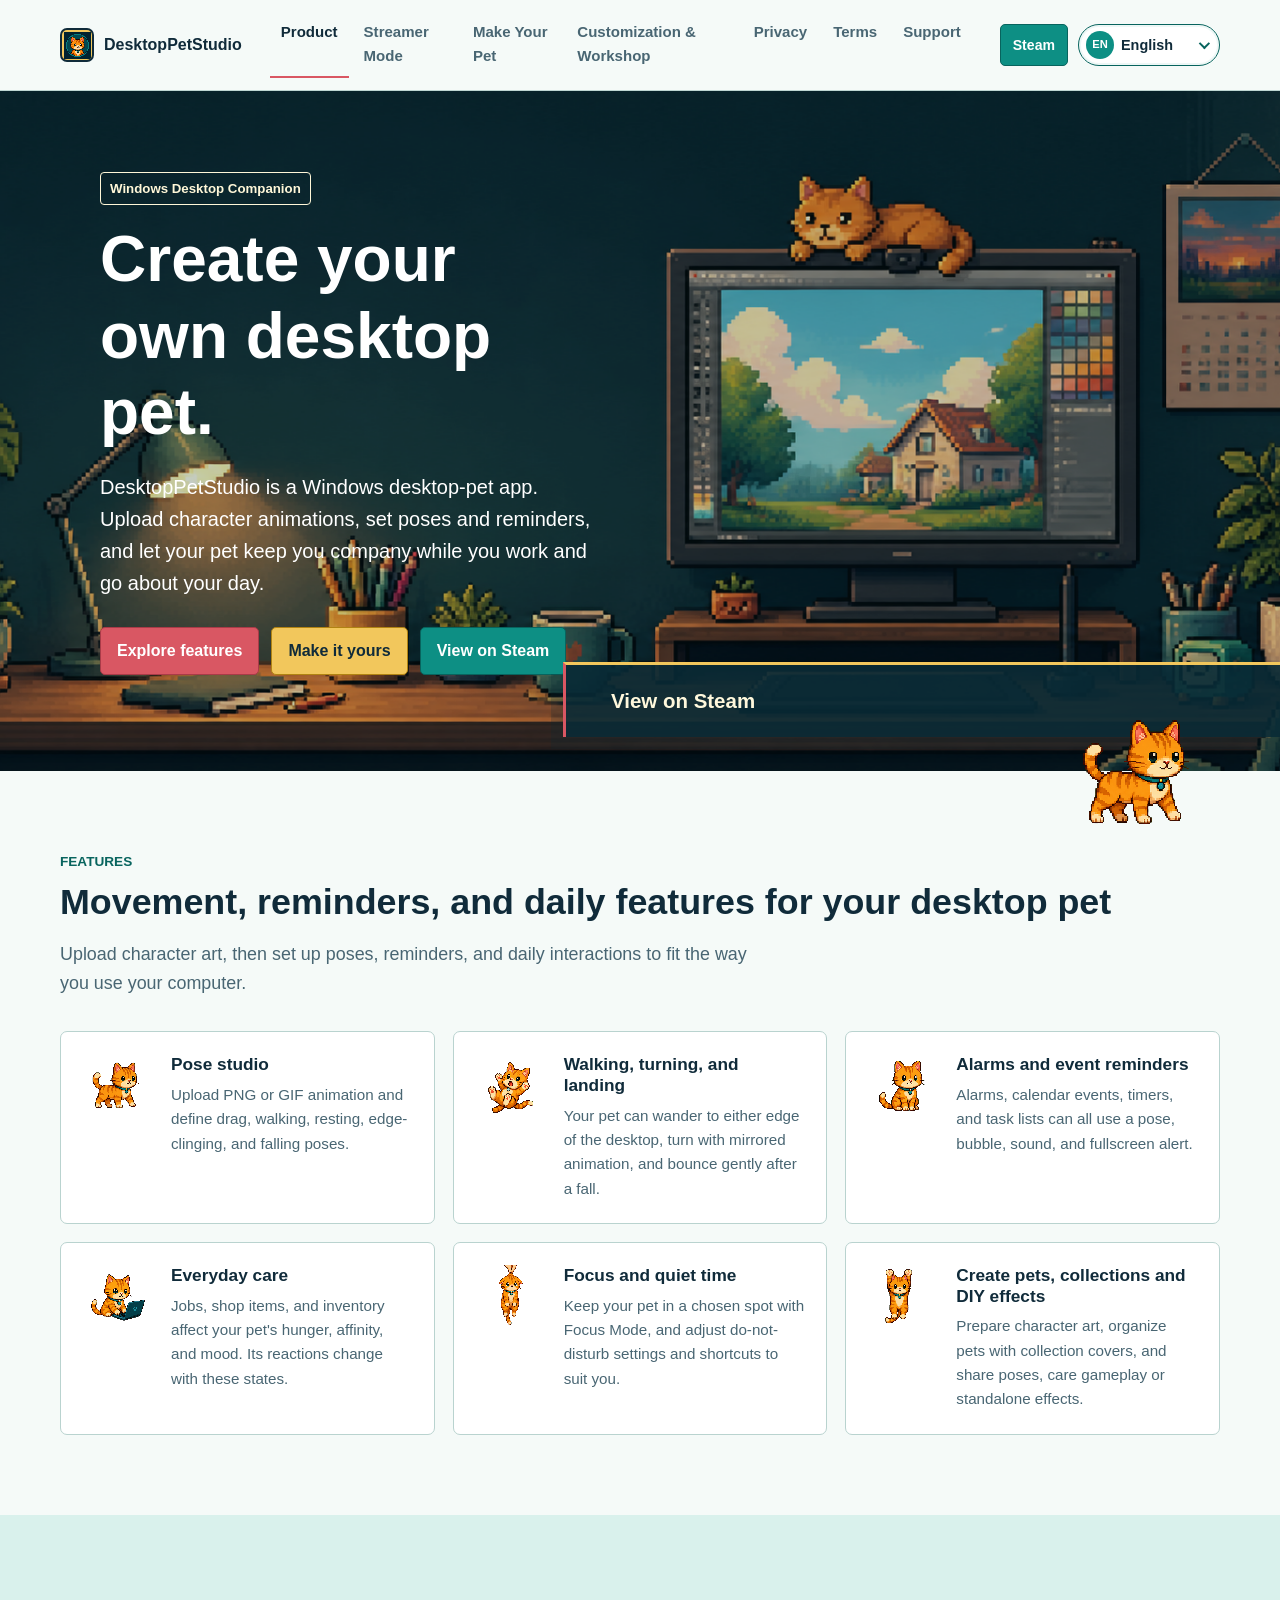
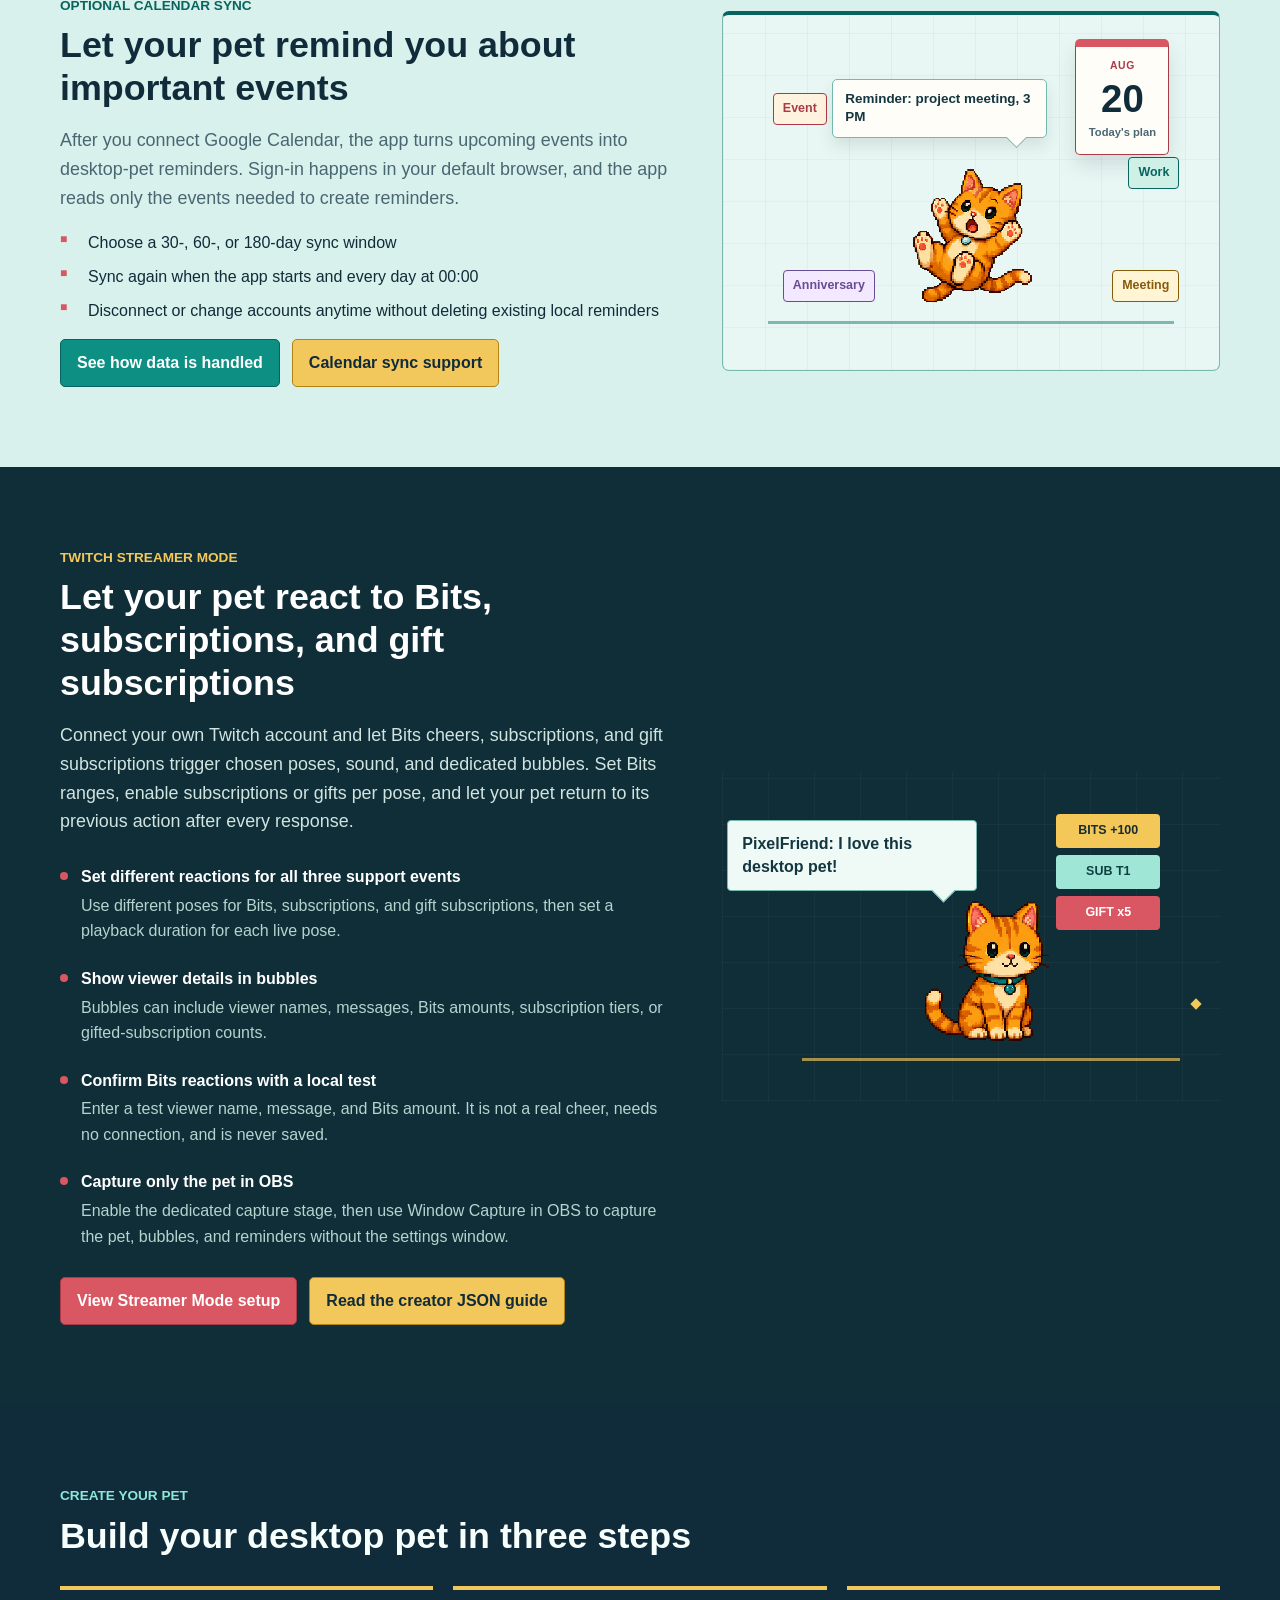
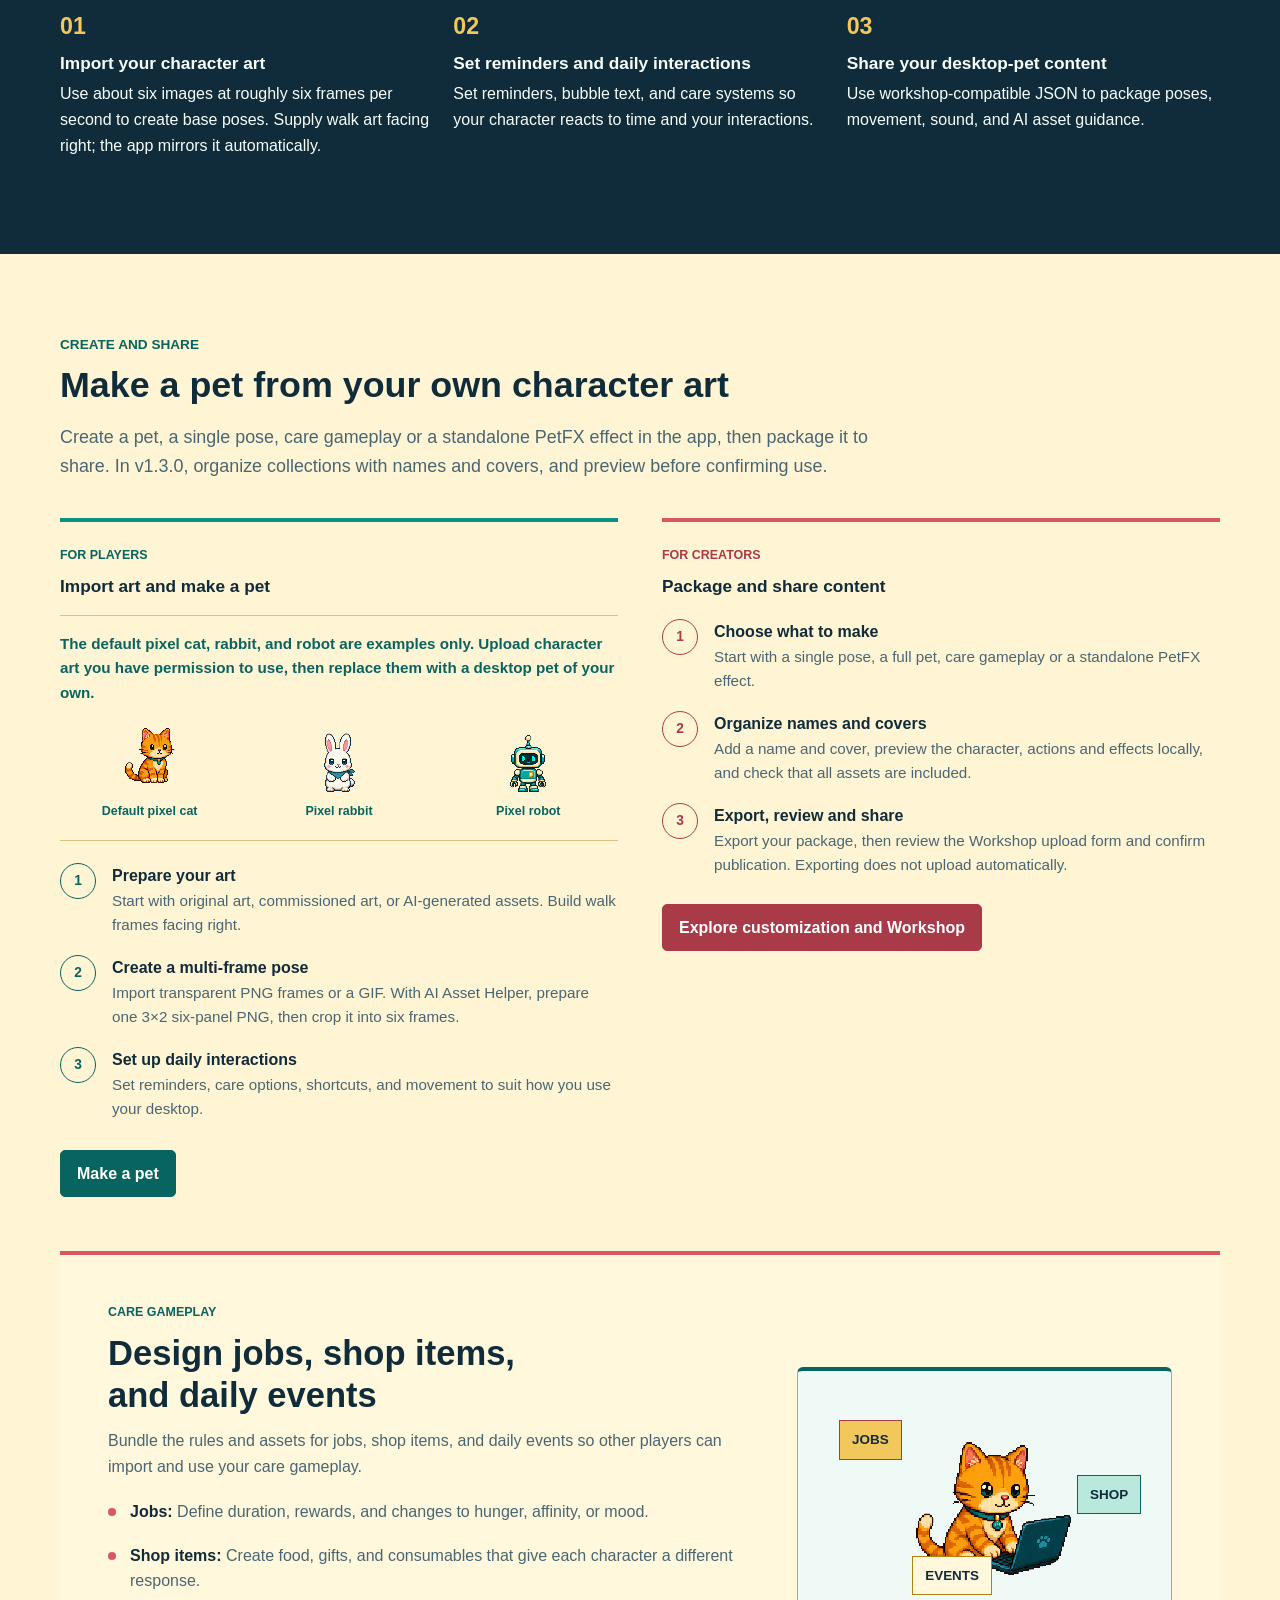
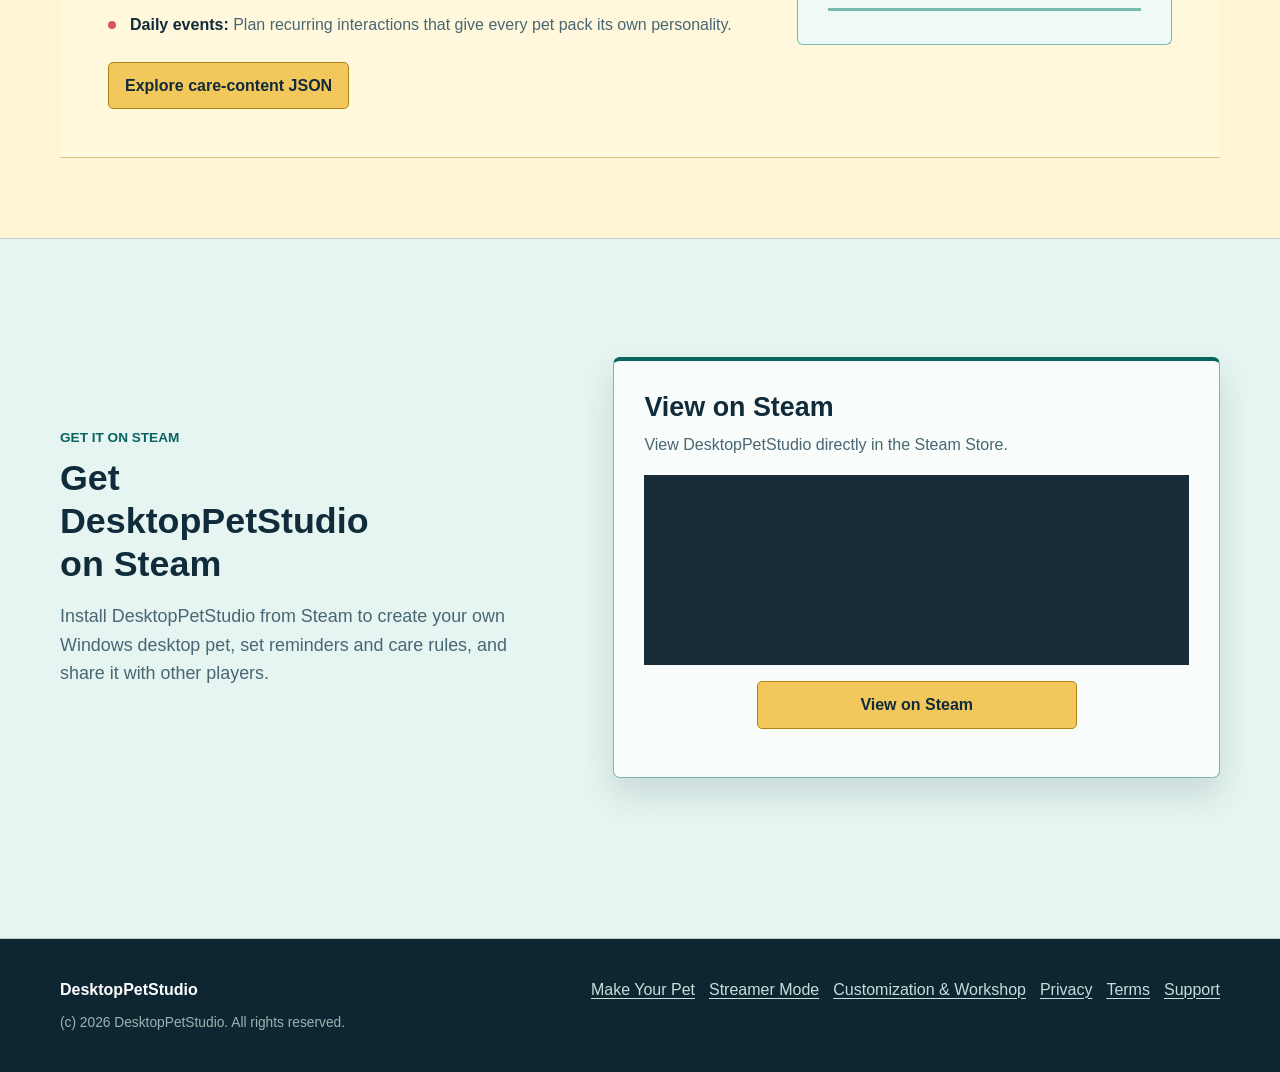
==== commit 1c629eb3: "docs: expand multilingual creator and workshop overview" ====
--- a/index.html
+++ b/index.html
@@ -34,9 +34,9 @@
   <link rel="preload" as="image" href="assets/images/hero-pixel-studio-wide.png" fetchpriority="high">
   <title>DesktopPetStudio | 自訂你的桌面寵物</title>
   <link rel="icon" href="assets/images/app-icon.png" type="image/png">
-  <link rel="stylesheet" href="assets/css/site.css?v=20260826-05">
+  <link rel="stylesheet" href="assets/css/site.css?v=20261029-01">
   <script src="site.config.js"></script>
-  <script src="assets/js/site.js?v=20261022-01" defer></script>
+  <script src="assets/js/site.js?v=20261028-01" defer></script>
   <script type="application/ld+json">
   {
     "@context": "https://schema.org",
@@ -148,7 +148,7 @@
           <article class="feature-card"><div class="pose-animation pose-animation-idle" role="img" aria-label="像素貓原地休息姿勢"><img src="assets/images/pose-animations/idle/idle_01.png" alt=""><img src="assets/images/pose-animations/idle/idle_02.png" alt=""><img src="assets/images/pose-animations/idle/idle_03.png" alt=""><img src="assets/images/pose-animations/idle/idle_04.png" alt=""><img src="assets/images/pose-animations/idle/idle_05.png" alt=""><img src="assets/images/pose-animations/idle/idle_06.png" alt=""></div><div><h3>鬧鐘與行程提醒</h3><p>鬧鐘、行事曆、倒數計時與任務清單，都能搭配姿勢、氣泡、音效與全螢幕提醒。</p></div></article>
           <article class="feature-card"><div class="pose-animation pose-animation-focus" role="img" aria-label="像素貓專注姿勢"><img src="assets/images/pose-animations/focus/focus_01.png" alt=""><img src="assets/images/pose-animations/focus/focus_02.png" alt=""><img src="assets/images/pose-animations/focus/focus_03.png" alt=""><img src="assets/images/pose-animations/focus/focus_04.png" alt=""><img src="assets/images/pose-animations/focus/focus_05.png" alt=""><img src="assets/images/pose-animations/focus/focus_06.png" alt=""></div><div><h3>照顧日常</h3><p>透過工作、商城與背包調整桌寵的飽食度、親合度與心情，桌寵會依狀態做出不同回應。</p></div></article>
           <article class="feature-card"><div class="pose-animation pose-animation-drag" role="img" aria-label="左鍵提起像素貓姿勢"><img src="assets/images/pose-animations/drag/drag_01.png" alt=""><img src="assets/images/pose-animations/drag/drag_02.png" alt=""><img src="assets/images/pose-animations/drag/drag_03.png" alt=""><img src="assets/images/pose-animations/drag/drag_04.png" alt=""><img src="assets/images/pose-animations/drag/drag_05.png" alt=""><img src="assets/images/pose-animations/drag/drag_06.png" alt=""></div><div><h3>專注與免打擾</h3><p>固定專注模式讓桌寵停在指定位置，也可搭配免打擾與快捷鍵設定。</p></div></article>
-          <article class="feature-card"><div class="pose-animation pose-animation-screen-top" role="img" aria-label="像素貓攀附螢幕姿勢"><img src="assets/images/pose-animations/screen_top/screen_top_01.png" alt=""><img src="assets/images/pose-animations/screen_top/screen_top_02.png" alt=""><img src="assets/images/pose-animations/screen_top/screen_top_03.png" alt=""><img src="assets/images/pose-animations/screen_top/screen_top_04.png" alt=""><img src="assets/images/pose-animations/screen_top/screen_top_05.png" alt=""><img src="assets/images/pose-animations/screen_top/screen_top_06.png" alt=""></div><div><h3>AI 素材提示與工作坊內容</h3><p>用 AI 素材助手準備角色素材提示，再用創作者 JSON 格式分享姿勢、文字與互動設定。</p></div></article>
+          <article class="feature-card"><div class="pose-animation pose-animation-screen-top" role="img" aria-label="像素貓攀附螢幕姿勢"><img src="assets/images/pose-animations/screen_top/screen_top_01.png" alt=""><img src="assets/images/pose-animations/screen_top/screen_top_02.png" alt=""><img src="assets/images/pose-animations/screen_top/screen_top_03.png" alt=""><img src="assets/images/pose-animations/screen_top/screen_top_04.png" alt=""><img src="assets/images/pose-animations/screen_top/screen_top_05.png" alt=""><img src="assets/images/pose-animations/screen_top/screen_top_06.png" alt=""></div><div><h3>角色創作、收藏與 DIY 特效</h3><p>準備角色素材，整理桌寵收藏與封面，製作姿勢、照顧玩法或獨立特效，再打包分享。</p></div></article>
         </div>
       </div>
       <div class="section-inner" data-lang-content="zh-Hans" hidden>
@@ -161,7 +161,7 @@
           <article class="feature-card"><div class="pose-animation pose-animation-idle" role="img" aria-label="像素猫原地休息姿势"><img src="assets/images/pose-animations/idle/idle_01.png" alt=""><img src="assets/images/pose-animations/idle/idle_02.png" alt=""><img src="assets/images/pose-animations/idle/idle_03.png" alt=""><img src="assets/images/pose-animations/idle/idle_04.png" alt=""><img src="assets/images/pose-animations/idle/idle_05.png" alt=""><img src="assets/images/pose-animations/idle/idle_06.png" alt=""></div><div><h3>闹钟与日程提醒</h3><p>闹钟、日历、倒数计时与任务清单，都能搭配姿势、气泡、音效与全屏提醒。</p></div></article>
           <article class="feature-card"><div class="pose-animation pose-animation-focus" role="img" aria-label="像素猫专注姿势"><img src="assets/images/pose-animations/focus/focus_01.png" alt=""><img src="assets/images/pose-animations/focus/focus_02.png" alt=""><img src="assets/images/pose-animations/focus/focus_03.png" alt=""><img src="assets/images/pose-animations/focus/focus_04.png" alt=""><img src="assets/images/pose-animations/focus/focus_05.png" alt=""><img src="assets/images/pose-animations/focus/focus_06.png" alt=""></div><div><h3>照顾日常</h3><p>通过工作、商城与背包调整桌宠的饱食度、亲合度与心情，桌宠会根据状态做出不同回应。</p></div></article>
           <article class="feature-card"><div class="pose-animation pose-animation-drag" role="img" aria-label="左键提起像素猫姿势"><img src="assets/images/pose-animations/drag/drag_01.png" alt=""><img src="assets/images/pose-animations/drag/drag_02.png" alt=""><img src="assets/images/pose-animations/drag/drag_03.png" alt=""><img src="assets/images/pose-animations/drag/drag_04.png" alt=""><img src="assets/images/pose-animations/drag/drag_05.png" alt=""><img src="assets/images/pose-animations/drag/drag_06.png" alt=""></div><div><h3>专注与免打扰</h3><p>固定专注模式让桌宠停在指定位置，也可搭配免打扰与快捷键设置。</p></div></article>
-          <article class="feature-card"><div class="pose-animation pose-animation-screen-top" role="img" aria-label="像素猫攀附屏幕姿势"><img src="assets/images/pose-animations/screen_top/screen_top_01.png" alt=""><img src="assets/images/pose-animations/screen_top/screen_top_02.png" alt=""><img src="assets/images/pose-animations/screen_top/screen_top_03.png" alt=""><img src="assets/images/pose-animations/screen_top/screen_top_04.png" alt=""><img src="assets/images/pose-animations/screen_top/screen_top_05.png" alt=""><img src="assets/images/pose-animations/screen_top/screen_top_06.png" alt=""></div><div><h3>AI 素材提示与创意工坊内容</h3><p>用 AI 素材助手准备角色素材提示，再用创作者 JSON 格式分享姿势、文字与互动设置。</p></div></article>
+          <article class="feature-card"><div class="pose-animation pose-animation-screen-top" role="img" aria-label="像素猫攀附屏幕姿势"><img src="assets/images/pose-animations/screen_top/screen_top_01.png" alt=""><img src="assets/images/pose-animations/screen_top/screen_top_02.png" alt=""><img src="assets/images/pose-animations/screen_top/screen_top_03.png" alt=""><img src="assets/images/pose-animations/screen_top/screen_top_04.png" alt=""><img src="assets/images/pose-animations/screen_top/screen_top_05.png" alt=""><img src="assets/images/pose-animations/screen_top/screen_top_06.png" alt=""></div><div><h3>角色创作、收藏与 DIY 特效</h3><p>准备角色素材，整理桌宠收藏与封面，制作姿势、照顾玩法或独立特效，再打包分享。</p></div></article>
         </div>
       </div>
       <div class="section-inner" data-lang-content="en" hidden>
@@ -174,7 +174,7 @@
           <article class="feature-card"><div class="pose-animation pose-animation-idle" role="img" aria-label="Pixel cat idle pose"><img src="assets/images/pose-animations/idle/idle_01.png" alt=""><img src="assets/images/pose-animations/idle/idle_02.png" alt=""><img src="assets/images/pose-animations/idle/idle_03.png" alt=""><img src="assets/images/pose-animations/idle/idle_04.png" alt=""><img src="assets/images/pose-animations/idle/idle_05.png" alt=""><img src="assets/images/pose-animations/idle/idle_06.png" alt=""></div><div><h3>Alarms and event reminders</h3><p>Alarms, calendar events, timers, and task lists can all use a pose, bubble, sound, and fullscreen alert.</p></div></article>
           <article class="feature-card"><div class="pose-animation pose-animation-focus" role="img" aria-label="Pixel cat focus pose"><img src="assets/images/pose-animations/focus/focus_01.png" alt=""><img src="assets/images/pose-animations/focus/focus_02.png" alt=""><img src="assets/images/pose-animations/focus/focus_03.png" alt=""><img src="assets/images/pose-animations/focus/focus_04.png" alt=""><img src="assets/images/pose-animations/focus/focus_05.png" alt=""><img src="assets/images/pose-animations/focus/focus_06.png" alt=""></div><div><h3>Everyday care</h3><p>Jobs, shop items, and inventory affect your pet's hunger, affinity, and mood. Its reactions change with these states.</p></div></article>
           <article class="feature-card"><div class="pose-animation pose-animation-drag" role="img" aria-label="Pixel cat lifted by the left mouse button"><img src="assets/images/pose-animations/drag/drag_01.png" alt=""><img src="assets/images/pose-animations/drag/drag_02.png" alt=""><img src="assets/images/pose-animations/drag/drag_03.png" alt=""><img src="assets/images/pose-animations/drag/drag_04.png" alt=""><img src="assets/images/pose-animations/drag/drag_05.png" alt=""><img src="assets/images/pose-animations/drag/drag_06.png" alt=""></div><div><h3>Focus and quiet time</h3><p>Keep your pet in a chosen spot with Focus Mode, and adjust do-not-disturb settings and shortcuts to suit you.</p></div></article>
-          <article class="feature-card"><div class="pose-animation pose-animation-screen-top" role="img" aria-label="Pixel cat clinging to a screen"><img src="assets/images/pose-animations/screen_top/screen_top_01.png" alt=""><img src="assets/images/pose-animations/screen_top/screen_top_02.png" alt=""><img src="assets/images/pose-animations/screen_top/screen_top_03.png" alt=""><img src="assets/images/pose-animations/screen_top/screen_top_04.png" alt=""><img src="assets/images/pose-animations/screen_top/screen_top_05.png" alt=""><img src="assets/images/pose-animations/screen_top/screen_top_06.png" alt=""></div><div><h3>AI prompts and Workshop content</h3><p>Prepare art prompts with AI Asset Helper, then use creator JSON to share poses, text, and interaction settings.</p></div></article>
+          <article class="feature-card"><div class="pose-animation pose-animation-screen-top" role="img" aria-label="Pixel cat clinging to a screen"><img src="assets/images/pose-animations/screen_top/screen_top_01.png" alt=""><img src="assets/images/pose-animations/screen_top/screen_top_02.png" alt=""><img src="assets/images/pose-animations/screen_top/screen_top_03.png" alt=""><img src="assets/images/pose-animations/screen_top/screen_top_04.png" alt=""><img src="assets/images/pose-animations/screen_top/screen_top_05.png" alt=""><img src="assets/images/pose-animations/screen_top/screen_top_06.png" alt=""></div><div><h3>Create pets, collections and DIY effects</h3><p>Prepare character art, organize pets with collection covers, and share poses, care gameplay or standalone effects.</p></div></article>
         </div>
       </div>
     </section>
@@ -222,46 +222,46 @@
     </section>
 
     <section class="section section-butter workshop-spotlight" id="workshop">
-      <div class="section-inner" data-lang-content="zh-Hant">
-        <p class="section-kicker">CREATE AND SHARE</p>
-        <h2>把任何角色做成你的桌寵</h2>
-        <p class="lead">你可以上傳小貓、兔子、機器人或原創角色的圖片，設定姿勢、氣泡文字、音效和移動方式。除了完整桌寵或單一姿勢，也能把自己設計的照顧玩法打包分享給其他玩家。</p>
-        <div class="creator-paths">
-          <article class="creator-path"><p class="creator-path-kicker">FOR PLAYERS</p><h3>把角色帶進桌面</h3><div class="creator-character-inline"><p>預設像素貓、兔子和機器人都只是範例。上傳你有使用權的角色素材，就能替換成專屬的桌面寵物。</p><div class="creator-character-choices"><div><div class="pose-animation pose-animation-idle" role="img" aria-label="預設像素貓六幀動畫"><img src="assets/images/pose-animations/idle/idle_01.png" alt=""><img src="assets/images/pose-animations/idle/idle_02.png" alt=""><img src="assets/images/pose-animations/idle/idle_03.png" alt=""><img src="assets/images/pose-animations/idle/idle_04.png" alt=""><img src="assets/images/pose-animations/idle/idle_05.png" alt=""><img src="assets/images/pose-animations/idle/idle_06.png" alt=""></div><span>預設像素貓</span></div><div><div class="pose-animation" role="img" aria-label="像素兔子六幀動畫"><img src="assets/images/demo-characters/bunny/bunny_01.png" alt=""><img src="assets/images/demo-characters/bunny/bunny_02.png" alt=""><img src="assets/images/demo-characters/bunny/bunny_03.png" alt=""><img src="assets/images/demo-characters/bunny/bunny_04.png" alt=""><img src="assets/images/demo-characters/bunny/bunny_05.png" alt=""><img src="assets/images/demo-characters/bunny/bunny_06.png" alt=""></div><span>像素兔子</span></div><div><div class="pose-animation" role="img" aria-label="像素機器人六幀動畫"><img src="assets/images/demo-characters/robot/robot_01.png" alt=""><img src="assets/images/demo-characters/robot/robot_02.png" alt=""><img src="assets/images/demo-characters/robot/robot_03.png" alt=""><img src="assets/images/demo-characters/robot/robot_04.png" alt=""><img src="assets/images/demo-characters/robot/robot_05.png" alt=""><img src="assets/images/demo-characters/robot/robot_06.png" alt=""></div><span>像素機器人</span></div></div></div><ol class="creator-flow"><li><strong>準備角色素材</strong><span>可從原創圖片、委託作品或 AI 素材開始；走動姿勢請製作朝右的影格。</span></li><li><strong>建立多幀姿勢</strong><span>匯入約 6 張透明 PNG 或 GIF，設定播放速度、文字氣泡、音效與觸發方式。</span></li><li><strong>設定桌寵的日常互動</strong><span>依照使用習慣，設定桌寵的提醒、照顧、快捷鍵與移動方式。</span></li></ol></article>
-          <article class="creator-path creator-path-accent"><p class="creator-path-kicker">FOR CREATORS</p><h3>打包並分享桌寵玩法</h3><ol class="creator-flow"><li><strong>選擇分享範圍</strong><span>可只提供一個新姿勢，也可打包完整桌寵存檔，連同圖片、音效與設定一起帶入。</span></li><li><strong>用 JSON 設計照顧玩法</strong><span>除了動畫、移動、氣泡與音效，還能設定工作、商城物品與日常事件，建立自己的成長與互動規則。</span></li><li><strong>分享照顧玩法</strong><span>玩家匯入後可直接使用這套照顧內容；工作坊頁也能掃描、啟用或停用每一份創作。</span></li></ol><a class="button button-primary" href="creator-json.html">閱讀創作者 JSON 指南</a></article>
-        </div>
-        <section class="creator-care-highlight" aria-labelledby="creator-care-title-zh-hant">
-          <div><p class="creator-path-kicker">CARE GAMEPLAY</p><h3 id="creator-care-title-zh-hant">設計桌寵的工作、商城與日常事件</h3><p>把工作、商城物品與日常事件的規則和素材一起打包，其他玩家匯入後就能使用這套照顧玩法。</p><ul class="creator-care-points"><li><strong>工作內容：</strong>設定完成時間、獎勵，以及會影響的飽食度、親合度或心情。</li><li><strong>商城物品：</strong>設計食物、禮物與消耗品，替角色帶來不同回應。</li><li><strong>日常事件：</strong>安排角色會遇到的互動，讓每一套桌寵有自己的個性。</li></ul><a class="button button-secondary" href="creator-json.html">查看照顧內容 JSON 說明</a></div>
-          <figure class="care-label-stage" aria-label="照顧玩法動畫示範"><span class="care-creator-chip">工作</span><span class="care-creator-chip care-creator-chip-shop">商城</span><span class="care-creator-chip care-creator-chip-event">事件</span><div class="pose-animation pose-animation-focus creator-care-pet" role="img" aria-label="像素小貓正在專注工作"><img src="assets/images/pose-animations/focus/focus_01.png" alt=""><img src="assets/images/pose-animations/focus/focus_02.png" alt=""><img src="assets/images/pose-animations/focus/focus_03.png" alt=""><img src="assets/images/pose-animations/focus/focus_04.png" alt=""><img src="assets/images/pose-animations/focus/focus_05.png" alt=""><img src="assets/images/pose-animations/focus/focus_06.png" alt=""></div></figure>
-        </section>
-      </div>
-      <div class="section-inner" data-lang-content="zh-Hans" hidden>
-        <p class="section-kicker">CREATE AND SHARE</p>
-        <h2>把任何角色做成你的桌宠</h2>
-        <p class="lead">你可以上传小猫、兔子、机器人或原创角色的图片，设置姿势、气泡文字、音效和移动方式。除了完整桌宠或单一姿势，也能把自己设计的照顾玩法打包分享给其他玩家。</p>
-        <div class="creator-paths">
-          <article class="creator-path"><p class="creator-path-kicker">FOR PLAYERS</p><h3>把角色带进桌面</h3><div class="creator-character-inline"><p>默认像素猫、兔子和机器人都只是范例。上传你有使用权的角色素材，就能替换成专属的桌面宠物。</p><div class="creator-character-choices"><div><div class="pose-animation pose-animation-idle" role="img" aria-label="默认像素猫六帧动画"><img src="assets/images/pose-animations/idle/idle_01.png" alt=""><img src="assets/images/pose-animations/idle/idle_02.png" alt=""><img src="assets/images/pose-animations/idle/idle_03.png" alt=""><img src="assets/images/pose-animations/idle/idle_04.png" alt=""><img src="assets/images/pose-animations/idle/idle_05.png" alt=""><img src="assets/images/pose-animations/idle/idle_06.png" alt=""></div><span>默认像素猫</span></div><div><div class="pose-animation" role="img" aria-label="像素兔子六帧动画"><img src="assets/images/demo-characters/bunny/bunny_01.png" alt=""><img src="assets/images/demo-characters/bunny/bunny_02.png" alt=""><img src="assets/images/demo-characters/bunny/bunny_03.png" alt=""><img src="assets/images/demo-characters/bunny/bunny_04.png" alt=""><img src="assets/images/demo-characters/bunny/bunny_05.png" alt=""><img src="assets/images/demo-characters/bunny/bunny_06.png" alt=""></div><span>像素兔子</span></div><div><div class="pose-animation" role="img" aria-label="像素机器人六帧动画"><img src="assets/images/demo-characters/robot/robot_01.png" alt=""><img src="assets/images/demo-characters/robot/robot_02.png" alt=""><img src="assets/images/demo-characters/robot/robot_03.png" alt=""><img src="assets/images/demo-characters/robot/robot_04.png" alt=""><img src="assets/images/demo-characters/robot/robot_05.png" alt=""><img src="assets/images/demo-characters/robot/robot_06.png" alt=""></div><span>像素机器人</span></div></div></div><ol class="creator-flow"><li><strong>准备角色素材</strong><span>可从原创图片、委托作品或 AI 素材开始；走动姿势请制作朝右的帧。</span></li><li><strong>建立多帧姿势</strong><span>导入约 6 张透明 PNG 或 GIF，设置播放速度、气泡文字、音效与触发方式。</span></li><li><strong>设置桌宠的日常互动</strong><span>根据使用习惯，设置桌宠的提醒、照顾、快捷键与移动方式。</span></li></ol></article>
-          <article class="creator-path creator-path-accent"><p class="creator-path-kicker">FOR CREATORS</p><h3>打包并分享桌宠玩法</h3><ol class="creator-flow"><li><strong>选择分享范围</strong><span>可只提供一个新姿势，也可打包完整桌宠存档，连同图片、音效与设置一起带入。</span></li><li><strong>用 JSON 设计照顾玩法</strong><span>除了动画、移动、气泡与音效，还能设置工作、商城物品与日常事件，建立自己的成长与互动规则。</span></li><li><strong>分享照顾玩法</strong><span>玩家导入后可直接使用这套照顾内容；创意工坊页也能扫描、启用或停用每一份创作。</span></li></ol><a class="button button-primary" href="creator-json.html">阅读创作者 JSON 指南</a></article>
-        </div>
-        <section class="creator-care-highlight" aria-labelledby="creator-care-title-zh-hans">
-          <div><p class="creator-path-kicker">CARE GAMEPLAY</p><h3 id="creator-care-title-zh-hans">设计桌宠的工作、商城与日常事件</h3><p>把工作、商城物品与日常事件的规则和素材一起打包，其他玩家导入后就能使用这套照顾玩法。</p><ul class="creator-care-points"><li><strong>工作内容：</strong>设置完成时间、奖励，以及会影响的饱食度、亲合度或心情。</li><li><strong>商城物品：</strong>设计食物、礼物与消耗品，为角色带来不同回应。</li><li><strong>日常事件：</strong>安排角色会遇到的互动，让每一套桌宠有自己的个性。</li></ul><a class="button button-secondary" href="creator-json.html">查看照顾内容 JSON 说明</a></div>
-          <figure class="care-label-stage" aria-label="照顾玩法动画示范"><span class="care-creator-chip">工作</span><span class="care-creator-chip care-creator-chip-shop">商城</span><span class="care-creator-chip care-creator-chip-event">事件</span><div class="pose-animation pose-animation-focus creator-care-pet" role="img" aria-label="像素小猫正在专注工作"><img src="assets/images/pose-animations/focus/focus_01.png" alt=""><img src="assets/images/pose-animations/focus/focus_02.png" alt=""><img src="assets/images/pose-animations/focus/focus_03.png" alt=""><img src="assets/images/pose-animations/focus/focus_04.png" alt=""><img src="assets/images/pose-animations/focus/focus_05.png" alt=""><img src="assets/images/pose-animations/focus/focus_06.png" alt=""></div></figure>
-        </section>
-      </div>
-      <div class="section-inner" data-lang-content="en" hidden>
-        <p class="section-kicker">CREATE AND SHARE</p>
-        <h2>Turn any character into your desktop pet</h2>
-        <p class="lead">Upload art for a cat, rabbit, robot, or original character. Then set poses, bubble text, sound, and movement. Beyond a full pet or a single pose, you can also share care gameplay that you design.</p>
-        <div class="creator-paths">
-          <article class="creator-path"><p class="creator-path-kicker">FOR PLAYERS</p><h3>Bring your character to the desktop</h3><div class="creator-character-inline"><p>The default pixel cat, rabbit, and robot are examples only. Upload character art you have permission to use, then replace them with a desktop pet of your own.</p><div class="creator-character-choices"><div><div class="pose-animation pose-animation-idle" role="img" aria-label="Default pixel cat six-frame animation"><img src="assets/images/pose-animations/idle/idle_01.png" alt=""><img src="assets/images/pose-animations/idle/idle_02.png" alt=""><img src="assets/images/pose-animations/idle/idle_03.png" alt=""><img src="assets/images/pose-animations/idle/idle_04.png" alt=""><img src="assets/images/pose-animations/idle/idle_05.png" alt=""><img src="assets/images/pose-animations/idle/idle_06.png" alt=""></div><span>Default pixel cat</span></div><div><div class="pose-animation" role="img" aria-label="Pixel rabbit six-frame animation"><img src="assets/images/demo-characters/bunny/bunny_01.png" alt=""><img src="assets/images/demo-characters/bunny/bunny_02.png" alt=""><img src="assets/images/demo-characters/bunny/bunny_03.png" alt=""><img src="assets/images/demo-characters/bunny/bunny_04.png" alt=""><img src="assets/images/demo-characters/bunny/bunny_05.png" alt=""><img src="assets/images/demo-characters/bunny/bunny_06.png" alt=""></div><span>Pixel rabbit</span></div><div><div class="pose-animation" role="img" aria-label="Pixel robot six-frame animation"><img src="assets/images/demo-characters/robot/robot_01.png" alt=""><img src="assets/images/demo-characters/robot/robot_02.png" alt=""><img src="assets/images/demo-characters/robot/robot_03.png" alt=""><img src="assets/images/demo-characters/robot/robot_04.png" alt=""><img src="assets/images/demo-characters/robot/robot_05.png" alt=""><img src="assets/images/demo-characters/robot/robot_06.png" alt=""></div><span>Pixel robot</span></div></div></div><ol class="creator-flow"><li><strong>Prepare your art</strong><span>Start with original art, commissioned art, or AI-generated assets. Build walk frames facing right.</span></li><li><strong>Create a multi-frame pose</strong><span>Import roughly six transparent PNG frames or a GIF, then set playback, bubbles, sound, and triggers.</span></li><li><strong>Set up daily interactions</strong><span>Set reminders, care options, shortcuts, and movement to suit how you use your desktop.</span></li></ol></article>
-          <article class="creator-path creator-path-accent"><p class="creator-path-kicker">FOR CREATORS</p><h3>Package and share your pet's gameplay</h3><ol class="creator-flow"><li><strong>Choose what to share</strong><span>Offer one new pose, or bundle a full pet save with its images, sound, and settings.</span></li><li><strong>Design care gameplay in JSON</strong><span>Alongside animation, movement, bubbles, and sound, define jobs, shop items, and daily events with your own rules for growth and interaction.</span></li><li><strong>Share your care gameplay</strong><span>Players can import the care content as a ready-to-play set, then scan, enable, or disable each workshop creation whenever they choose.</span></li></ol><a class="button button-primary" href="creator-json.html">Read the creator JSON guide</a></article>
-        </div>
-        <section class="creator-care-highlight" aria-labelledby="creator-care-title-en">
-          <div><p class="creator-path-kicker">CARE GAMEPLAY</p><h3 id="creator-care-title-en">Design jobs, shop items, and daily events</h3><p>Bundle the rules and assets for jobs, shop items, and daily events so other players can import and use your care gameplay.</p><ul class="creator-care-points"><li><strong>Jobs:</strong> Define duration, rewards, and changes to hunger, affinity, or mood.</li><li><strong>Shop items:</strong> Create food, gifts, and consumables that give each character a different response.</li><li><strong>Daily events:</strong> Plan recurring interactions that give every pet pack its own personality.</li></ul><a class="button button-secondary" href="creator-json.html">Explore care-content JSON</a></div>
-          <figure class="care-label-stage" aria-label="Care gameplay animation preview"><span class="care-creator-chip">JOBS</span><span class="care-creator-chip care-creator-chip-shop">SHOP</span><span class="care-creator-chip care-creator-chip-event">EVENTS</span><div class="pose-animation pose-animation-focus creator-care-pet" role="img" aria-label="Pixel cat focusing at work"><img src="assets/images/pose-animations/focus/focus_01.png" alt=""><img src="assets/images/pose-animations/focus/focus_02.png" alt=""><img src="assets/images/pose-animations/focus/focus_03.png" alt=""><img src="assets/images/pose-animations/focus/focus_04.png" alt=""><img src="assets/images/pose-animations/focus/focus_05.png" alt=""><img src="assets/images/pose-animations/focus/focus_06.png" alt=""></div></figure>
-        </section>
-      </div>
-    </section>
+<div class="section-inner" data-lang-content="zh-Hant">
+<p class="section-kicker">CREATE AND SHARE</p>
+<h2>用自己的角色素材製作桌寵</h2>
+<p class="lead">在程式中製作桌寵、單一姿勢、照顧玩法或獨立 PetFX 特效，再打包分享。v1.3.0 可用名稱與封面整理收藏，使用前先預覽並確認。</p>
+<div class="creator-paths">
+<article class="creator-path"><p class="creator-path-kicker">FOR PLAYERS</p><h3>匯入角色素材，製作桌寵</h3><div class="creator-character-inline"><p>預設像素貓、兔子和機器人都只是範例。上傳你有使用權的角色素材，就能替換成專屬的桌面寵物。</p><div class="creator-character-choices"><div><div aria-label="預設像素貓六幀動畫" class="pose-animation pose-animation-idle" role="img"><img alt="" src="assets/images/pose-animations/idle/idle_01.png"/><img alt="" src="assets/images/pose-animations/idle/idle_02.png"/><img alt="" src="assets/images/pose-animations/idle/idle_03.png"/><img alt="" src="assets/images/pose-animations/idle/idle_04.png"/><img alt="" src="assets/images/pose-animations/idle/idle_05.png"/><img alt="" src="assets/images/pose-animations/idle/idle_06.png"/></div><span>預設像素貓</span></div><div><div aria-label="像素兔子六幀動畫" class="pose-animation" role="img"><img alt="" src="assets/images/demo-characters/bunny/bunny_01.png"/><img alt="" src="assets/images/demo-characters/bunny/bunny_02.png"/><img alt="" src="assets/images/demo-characters/bunny/bunny_03.png"/><img alt="" src="assets/images/demo-characters/bunny/bunny_04.png"/><img alt="" src="assets/images/demo-characters/bunny/bunny_05.png"/><img alt="" src="assets/images/demo-characters/bunny/bunny_06.png"/></div><span>像素兔子</span></div><div><div aria-label="像素機器人六幀動畫" class="pose-animation" role="img"><img alt="" src="assets/images/demo-characters/robot/robot_01.png"/><img alt="" src="assets/images/demo-characters/robot/robot_02.png"/><img alt="" src="assets/images/demo-characters/robot/robot_03.png"/><img alt="" src="assets/images/demo-characters/robot/robot_04.png"/><img alt="" src="assets/images/demo-characters/robot/robot_05.png"/><img alt="" src="assets/images/demo-characters/robot/robot_06.png"/></div><span>像素機器人</span></div></div></div><ol class="creator-flow"><li><strong>準備角色素材</strong><span>可從原創圖片、委託作品或 AI 素材開始；走動姿勢請製作朝右的影格。</span></li><li><strong>建立多幀姿勢</strong><span>匯入透明 PNG 影格或 GIF；使用 AI 素材助手時，先準備一張 3×2 六宮格 PNG，再裁切成六張影格。</span></li><li><strong>設定桌寵的日常互動</strong><span>依照使用習慣，設定桌寵的提醒、照顧、快捷鍵與移動方式。</span></li></ol><a class="button button-teal creator-tutorial-link" href="make-your-pet.html">製作桌寵</a></article>
+<article class="creator-path creator-path-accent"><p class="creator-path-kicker">FOR CREATORS</p><h3>打包並分享作品</h3><ol class="creator-flow"><li><strong>選擇作品類型</strong><span>從單一姿勢、完整桌寵、照顧玩法或獨立 PetFX 特效開始。</span></li><li><strong>整理收藏與封面</strong><span>設定作品名稱與封面，在本機預覽角色、動作及效果，確認素材完整。</span></li><li><strong>匯出後確認分享</strong><span>將作品匯出為套件，再檢查工作坊上傳表單並確認發布；匯出不會自動上傳。</span></li></ol><a class="button button-primary" href="creator-json.html">探索自訂與工作坊</a></article>
+</div>
+<section aria-labelledby="creator-care-title-zh-hant" class="creator-care-highlight">
+<div><p class="creator-path-kicker">CARE GAMEPLAY</p><h3 id="creator-care-title-zh-hant">設計桌寵的工作、商城與日常事件</h3><p>把工作、商城物品與日常事件的規則和素材一起打包，其他玩家匯入後就能使用這套照顧玩法。</p><ul class="creator-care-points"><li><strong>工作內容：</strong>設定完成時間、獎勵，以及會影響的飽食度、親合度或心情。</li><li><strong>商城物品：</strong>設計食物、禮物與消耗品，替角色帶來不同回應。</li><li><strong>日常事件：</strong>安排角色會遇到的互動，讓每一套桌寵有自己的個性。</li></ul><a class="button button-secondary" href="creator-json.html">查看照顧內容 JSON 說明</a></div>
+<figure aria-label="照顧玩法動畫示範" class="care-label-stage"><span class="care-creator-chip">工作</span><span class="care-creator-chip care-creator-chip-shop">商城</span><span class="care-creator-chip care-creator-chip-event">事件</span><div aria-label="像素小貓正在專注工作" class="pose-animation pose-animation-focus creator-care-pet" role="img"><img alt="" src="assets/images/pose-animations/focus/focus_01.png"/><img alt="" src="assets/images/pose-animations/focus/focus_02.png"/><img alt="" src="assets/images/pose-animations/focus/focus_03.png"/><img alt="" src="assets/images/pose-animations/focus/focus_04.png"/><img alt="" src="assets/images/pose-animations/focus/focus_05.png"/><img alt="" src="assets/images/pose-animations/focus/focus_06.png"/></div></figure>
+</section>
+</div>
+<div class="section-inner" data-lang-content="zh-Hans" hidden="">
+<p class="section-kicker">CREATE AND SHARE</p>
+<h2>用自己的角色素材制作桌宠</h2>
+<p class="lead">在程序中制作桌宠、单一姿势、照顾玩法或独立 PetFX 特效，再打包分享。v1.3.0 可用名称与封面整理收藏，使用前先预览并确认。</p>
+<div class="creator-paths">
+<article class="creator-path"><p class="creator-path-kicker">FOR PLAYERS</p><h3>导入角色素材，制作桌宠</h3><div class="creator-character-inline"><p>默认像素猫、兔子和机器人都只是范例。上传你有使用权的角色素材，就能替换成专属的桌面宠物。</p><div class="creator-character-choices"><div><div aria-label="默认像素猫六帧动画" class="pose-animation pose-animation-idle" role="img"><img alt="" src="assets/images/pose-animations/idle/idle_01.png"/><img alt="" src="assets/images/pose-animations/idle/idle_02.png"/><img alt="" src="assets/images/pose-animations/idle/idle_03.png"/><img alt="" src="assets/images/pose-animations/idle/idle_04.png"/><img alt="" src="assets/images/pose-animations/idle/idle_05.png"/><img alt="" src="assets/images/pose-animations/idle/idle_06.png"/></div><span>默认像素猫</span></div><div><div aria-label="像素兔子六帧动画" class="pose-animation" role="img"><img alt="" src="assets/images/demo-characters/bunny/bunny_01.png"/><img alt="" src="assets/images/demo-characters/bunny/bunny_02.png"/><img alt="" src="assets/images/demo-characters/bunny/bunny_03.png"/><img alt="" src="assets/images/demo-characters/bunny/bunny_04.png"/><img alt="" src="assets/images/demo-characters/bunny/bunny_05.png"/><img alt="" src="assets/images/demo-characters/bunny/bunny_06.png"/></div><span>像素兔子</span></div><div><div aria-label="像素机器人六帧动画" class="pose-animation" role="img"><img alt="" src="assets/images/demo-characters/robot/robot_01.png"/><img alt="" src="assets/images/demo-characters/robot/robot_02.png"/><img alt="" src="assets/images/demo-characters/robot/robot_03.png"/><img alt="" src="assets/images/demo-characters/robot/robot_04.png"/><img alt="" src="assets/images/demo-characters/robot/robot_05.png"/><img alt="" src="assets/images/demo-characters/robot/robot_06.png"/></div><span>像素机器人</span></div></div></div><ol class="creator-flow"><li><strong>准备角色素材</strong><span>可从原创图片、委托作品或 AI 素材开始；走动姿势请制作朝右的帧。</span></li><li><strong>建立多帧姿势</strong><span>导入透明 PNG 帧或 GIF；使用 AI 素材助手时，先准备一张 3×2 六宫格 PNG，再裁切成六张帧。</span></li><li><strong>设置桌宠的日常互动</strong><span>根据使用习惯，设置桌宠的提醒、照顾、快捷键与移动方式。</span></li></ol><a class="button button-teal creator-tutorial-link" href="make-your-pet.html">制作桌宠</a></article>
+<article class="creator-path creator-path-accent"><p class="creator-path-kicker">FOR CREATORS</p><h3>打包并分享作品</h3><ol class="creator-flow"><li><strong>选择作品类型</strong><span>从单一姿势、完整桌宠、照顾玩法或独立 PetFX 特效开始。</span></li><li><strong>整理收藏与封面</strong><span>设置作品名称与封面，在本地预览角色、动作及效果，确认素材完整。</span></li><li><strong>导出后确认分享</strong><span>将作品导出为套件，再检查创意工坊上传表单并确认发布；导出不会自动上传。</span></li></ol><a class="button button-primary" href="creator-json.html">探索自定义与创意工坊</a></article>
+</div>
+<section aria-labelledby="creator-care-title-zh-hans" class="creator-care-highlight">
+<div><p class="creator-path-kicker">CARE GAMEPLAY</p><h3 id="creator-care-title-zh-hans">设计桌宠的工作、商城与日常事件</h3><p>把工作、商城物品与日常事件的规则和素材一起打包，其他玩家导入后就能使用这套照顾玩法。</p><ul class="creator-care-points"><li><strong>工作内容：</strong>设置完成时间、奖励，以及会影响的饱食度、亲合度或心情。</li><li><strong>商城物品：</strong>设计食物、礼物与消耗品，为角色带来不同回应。</li><li><strong>日常事件：</strong>安排角色会遇到的互动，让每一套桌宠有自己的个性。</li></ul><a class="button button-secondary" href="creator-json.html">查看照顾内容 JSON 说明</a></div>
+<figure aria-label="照顾玩法动画示范" class="care-label-stage"><span class="care-creator-chip">工作</span><span class="care-creator-chip care-creator-chip-shop">商城</span><span class="care-creator-chip care-creator-chip-event">事件</span><div aria-label="像素小猫正在专注工作" class="pose-animation pose-animation-focus creator-care-pet" role="img"><img alt="" src="assets/images/pose-animations/focus/focus_01.png"/><img alt="" src="assets/images/pose-animations/focus/focus_02.png"/><img alt="" src="assets/images/pose-animations/focus/focus_03.png"/><img alt="" src="assets/images/pose-animations/focus/focus_04.png"/><img alt="" src="assets/images/pose-animations/focus/focus_05.png"/><img alt="" src="assets/images/pose-animations/focus/focus_06.png"/></div></figure>
+</section>
+</div>
+<div class="section-inner" data-lang-content="en" hidden="">
+<p class="section-kicker">CREATE AND SHARE</p>
+<h2>Make a pet from your own character art</h2>
+<p class="lead">Create a pet, a single pose, care gameplay or a standalone PetFX effect in the app, then package it to share. In v1.3.0, organize collections with names and covers, and preview before confirming use.</p>
+<div class="creator-paths">
+<article class="creator-path"><p class="creator-path-kicker">FOR PLAYERS</p><h3>Import art and make a pet</h3><div class="creator-character-inline"><p>The default pixel cat, rabbit, and robot are examples only. Upload character art you have permission to use, then replace them with a desktop pet of your own.</p><div class="creator-character-choices"><div><div aria-label="Default pixel cat six-frame animation" class="pose-animation pose-animation-idle" role="img"><img alt="" src="assets/images/pose-animations/idle/idle_01.png"/><img alt="" src="assets/images/pose-animations/idle/idle_02.png"/><img alt="" src="assets/images/pose-animations/idle/idle_03.png"/><img alt="" src="assets/images/pose-animations/idle/idle_04.png"/><img alt="" src="assets/images/pose-animations/idle/idle_05.png"/><img alt="" src="assets/images/pose-animations/idle/idle_06.png"/></div><span>Default pixel cat</span></div><div><div aria-label="Pixel rabbit six-frame animation" class="pose-animation" role="img"><img alt="" src="assets/images/demo-characters/bunny/bunny_01.png"/><img alt="" src="assets/images/demo-characters/bunny/bunny_02.png"/><img alt="" src="assets/images/demo-characters/bunny/bunny_03.png"/><img alt="" src="assets/images/demo-characters/bunny/bunny_04.png"/><img alt="" src="assets/images/demo-characters/bunny/bunny_05.png"/><img alt="" src="assets/images/demo-characters/bunny/bunny_06.png"/></div><span>Pixel rabbit</span></div><div><div aria-label="Pixel robot six-frame animation" class="pose-animation" role="img"><img alt="" src="assets/images/demo-characters/robot/robot_01.png"/><img alt="" src="assets/images/demo-characters/robot/robot_02.png"/><img alt="" src="assets/images/demo-characters/robot/robot_03.png"/><img alt="" src="assets/images/demo-characters/robot/robot_04.png"/><img alt="" src="assets/images/demo-characters/robot/robot_05.png"/><img alt="" src="assets/images/demo-characters/robot/robot_06.png"/></div><span>Pixel robot</span></div></div></div><ol class="creator-flow"><li><strong>Prepare your art</strong><span>Start with original art, commissioned art, or AI-generated assets. Build walk frames facing right.</span></li><li><strong>Create a multi-frame pose</strong><span>Import transparent PNG frames or a GIF. With AI Asset Helper, prepare one 3×2 six-panel PNG, then crop it into six frames.</span></li><li><strong>Set up daily interactions</strong><span>Set reminders, care options, shortcuts, and movement to suit how you use your desktop.</span></li></ol><a class="button button-teal creator-tutorial-link" href="make-your-pet.html">Make a pet</a></article>
+<article class="creator-path creator-path-accent"><p class="creator-path-kicker">FOR CREATORS</p><h3>Package and share content</h3><ol class="creator-flow"><li><strong>Choose what to make</strong><span>Start with a single pose, a full pet, care gameplay or a standalone PetFX effect.</span></li><li><strong>Organize names and covers</strong><span>Add a name and cover, preview the character, actions and effects locally, and check that all assets are included.</span></li><li><strong>Export, review and share</strong><span>Export your package, then review the Workshop upload form and confirm publication. Exporting does not upload automatically.</span></li></ol><a class="button button-primary" href="creator-json.html">Explore customization and Workshop</a></article>
+</div>
+<section aria-labelledby="creator-care-title-en" class="creator-care-highlight">
+<div><p class="creator-path-kicker">CARE GAMEPLAY</p><h3 id="creator-care-title-en">Design jobs, shop items, and daily events</h3><p>Bundle the rules and assets for jobs, shop items, and daily events so other players can import and use your care gameplay.</p><ul class="creator-care-points"><li><strong>Jobs:</strong> Define duration, rewards, and changes to hunger, affinity, or mood.</li><li><strong>Shop items:</strong> Create food, gifts, and consumables that give each character a different response.</li><li><strong>Daily events:</strong> Plan recurring interactions that give every pet pack its own personality.</li></ul><a class="button button-secondary" href="creator-json.html">Explore care-content JSON</a></div>
+<figure aria-label="Care gameplay animation preview" class="care-label-stage"><span class="care-creator-chip">JOBS</span><span class="care-creator-chip care-creator-chip-shop">SHOP</span><span class="care-creator-chip care-creator-chip-event">EVENTS</span><div aria-label="Pixel cat focusing at work" class="pose-animation pose-animation-focus creator-care-pet" role="img"><img alt="" src="assets/images/pose-animations/focus/focus_01.png"/><img alt="" src="assets/images/pose-animations/focus/focus_02.png"/><img alt="" src="assets/images/pose-animations/focus/focus_03.png"/><img alt="" src="assets/images/pose-animations/focus/focus_04.png"/><img alt="" src="assets/images/pose-animations/focus/focus_05.png"/><img alt="" src="assets/images/pose-animations/focus/focus_06.png"/></div></figure>
+</section>
+</div>
+</section>
     <section class="steam-download-section" aria-labelledby="steam-download-title">
       <div class="section-inner steam-download-layout">
         <div class="steam-download-copy">
--- a/assets/css/site.css
+++ b/assets/css/site.css
@@ -1605,3 +1605,37 @@
 @media (prefers-reduced-motion: reduce) {
   *, *::before, *::after { scroll-behavior: auto !important; transition-duration: 0.01ms !important; animation-duration: 0.01ms !important; animation-iteration-count: 1 !important; }
 }
+
+
+/* Creator overview: approved v1.4, 2026-10-29. */
+.creator-guide-intro h1 { max-width: 710px; text-wrap: wrap; }
+.creator-title-phrase { white-space: nowrap; }
+.creator-overview .button-primary, #workshop .button-primary { background: var(--coral-deep); }
+.creator-overview .button-teal, .creator-overview .creator-example-link, #workshop .button-teal { background: var(--teal-deep); }
+.creator-overview a:focus-visible, .creator-overview summary:focus-visible, #workshop a:focus-visible { outline-color: var(--ink); }
+.creator-overview .creator-pack-grid { grid-template-columns: repeat(4, minmax(0, 1fr)); }
+.creator-pack-card-effects { border-top-color: var(--teal-deep); background: #f0f6fb; }
+.creator-overview .creator-pack-action { width: auto; justify-content: center; gap: 12px; flex-wrap: wrap; margin-top: 28px; }
+.creator-overview .creator-pack-action .button { width: auto; }
+.creator-update-grid { display: grid; grid-template-columns: repeat(2, minmax(0, 1fr)); gap: 48px; margin-top: 76px; }
+.creator-update-block { border-top: 2px solid var(--line); padding-top: 28px; scroll-margin-top: 110px; }
+.creator-update-block h2 { font-size: clamp(1.6rem, 2.3vw, 2.1rem); }
+.creator-update-block .lead { font-size: 1rem; }
+.creator-update-points { padding-left: 22px; color: var(--muted); }
+.creator-update-points li + li { margin-top: 12px; }
+.creator-overview-link { display: inline-flex; min-height: 44px; align-items: center; color: var(--teal-deep); font-weight: 800; text-underline-offset: 4px; }
+.creator-workflow { margin-top: 76px; }
+.creator-workflow .creator-paths { margin-top: 24px; }
+@media (min-width: 1101px) {
+  .creator-overview .creator-pack-action { margin-top: 52px; }
+  .creator-update-grid { margin-top: 52px; }
+}
+@media (max-width: 1100px) and (min-width: 701px) {
+  .creator-overview .creator-pack-grid { grid-template-columns: repeat(2, minmax(0, 1fr)); }
+}
+@media (max-width: 700px) {
+  .creator-overview .creator-pack-grid { grid-template-columns: 1fr; }
+  .creator-update-grid { grid-template-columns: 1fr; gap: 38px; margin-top: 52px; }
+  .creator-overview .creator-pack-action .button { width: 100%; }
+  .creator-workflow { margin-top: 52px; }
+}
